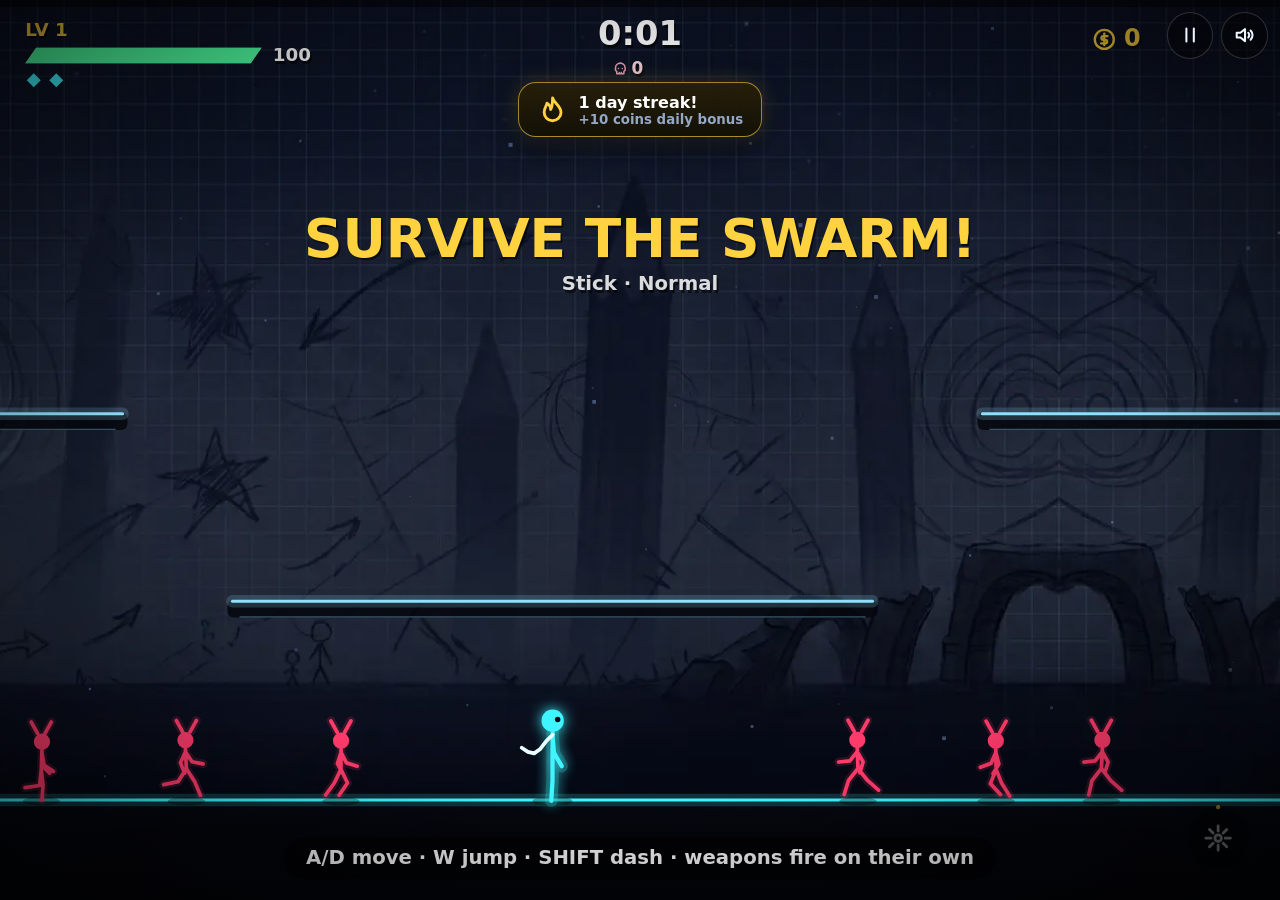
==== games/stick-swarm/index.html @ 0d98d8bd "Games hub: Poki-style dark theme, game tiles, Stick Swarm play page with ad slots Moves the Godot bu" ====
<!DOCTYPE html>
<html lang="en">
<head>
<meta charset="utf-8">
<meta name="viewport" content="width=device-width,initial-scale=1,maximum-scale=1,user-scalable=no,viewport-fit=cover">
<meta name="theme-color" content="#06070d">
<meta name="mobile-web-app-capable" content="yes">
<meta name="apple-mobile-web-app-capable" content="yes">
<meta name="description" content="Stick Swarm - auto-attack survival platformer. Run, jump, dash and evolve your weapons against endless stickman swarms.">
<title>Stick Swarm</title>
<style>
:root{--cy:#3ff5ff;--pk:#ff3b6b;--gd:#ffd23f;--vi:#b07bff;--gr:#5dffa0;--bg:#06070d;--pn:rgba(11,15,30,.95);--ln:rgba(140,200,255,.18);--tx:#eef6ff;--mu:#94a7c6;
--f:ui-rounded,"SF Pro Rounded","Arial Rounded MT Bold","Nunito","Segoe UI Variable Display","Segoe UI",system-ui,-apple-system,Roboto,sans-serif;
--sat:env(safe-area-inset-top,0px);--sar:env(safe-area-inset-right,0px);--sab:env(safe-area-inset-bottom,0px);--sal:env(safe-area-inset-left,0px)}
*{box-sizing:border-box;margin:0;padding:0;-webkit-tap-highlight-color:transparent}
html,body{position:fixed;inset:0;overflow:hidden;background:var(--bg);color:var(--tx);font-family:var(--f);overscroll-behavior:none;touch-action:none;-webkit-user-select:none;user-select:none;-webkit-touch-callout:none;-webkit-text-size-adjust:100%}
#cv{position:absolute;inset:0;width:100%;height:100%;display:block;outline:none;touch-action:none}
#ui{position:absolute;inset:0;pointer-events:none;z-index:2}
#vig,#vigR{position:absolute;inset:0;pointer-events:none;z-index:1;background:radial-gradient(ellipse at center,rgba(0,0,0,0) 55%,rgba(0,0,0,.6) 100%)}
#vigR{background:radial-gradient(ellipse at center,rgba(255,23,68,0) 50%,rgba(255,23,68,.65) 100%);opacity:0}
#safe{position:absolute;visibility:hidden;pointer-events:none;padding:var(--sat) var(--sar) var(--sab) var(--sal)}
.ic{width:1.25em;height:1.25em;fill:none;stroke:currentColor;stroke-width:2.2;stroke-linecap:round;stroke-linejoin:round;flex:none}
.ic.f{fill:currentColor}
/* ---------- screens ---------- */
#scr>*{margin:auto}
.it .pips{justify-content:flex-start;margin-top:.35rem}
#scr{position:absolute;inset:0;display:none;padding:calc(var(--sat) + .8rem) calc(var(--sar) + .8rem) calc(var(--sab) + .8rem) calc(var(--sal) + .8rem);pointer-events:auto;overflow:auto;touch-action:pan-y}
#scr.on{display:flex}
#scr.dim{background:radial-gradient(ellipse at center,rgba(6,9,20,.74),rgba(2,3,9,.92))}
.panel{position:relative;background:linear-gradient(180deg,rgba(18,24,48,.97),rgba(9,12,25,.97));border:1px solid var(--ln);border-radius:1.4rem;padding:1.3rem;box-shadow:0 24px 70px rgba(0,0,0,.6),inset 0 1px 0 rgba(255,255,255,.06);width:min(100%,46rem);max-height:100%;display:flex;flex-direction:column;gap:.9rem;animation:fadeUp .18s ease-out}
.panel.wide{width:min(100%,62rem)}
.panel.narrow{width:min(100%,30rem)}
.ph{display:flex;align-items:center;gap:.7rem}
.ph h2{flex:1;font-size:1.55rem;font-weight:900;letter-spacing:.05em;text-transform:uppercase;display:flex;align-items:center;gap:.6rem}
.ph h2 .ic{color:var(--cy)}
.scroll{overflow:auto;min-height:0;flex:1 1 auto;padding:.2rem .35rem .2rem .1rem;touch-action:pan-y;-webkit-overflow-scrolling:touch;scrollbar-width:thin;scrollbar-color:#2c3a66 transparent}
.sub{color:var(--mu);font-size:.92rem;line-height:1.35}
.row{display:flex;gap:.6rem;align-items:center;flex-wrap:wrap}
.row.c{justify-content:center}
.sp{flex:1}
@keyframes fadeUp{from{opacity:0;transform:translateY(8px)}to{opacity:1;transform:none}}
@keyframes pop{from{opacity:0;transform:scale(.92) translateY(10px)}to{opacity:1;transform:none}}
@keyframes fade{from{opacity:0}to{opacity:1}}
@keyframes cardIn{from{opacity:0;transform:translateY(40px) rotateX(35deg) scale(.9)}to{opacity:1;transform:none}}
@keyframes glow{0%,100%{box-shadow:0 0 18px -4px var(--rc),inset 0 0 0 1px rgba(255,255,255,.05)}50%{box-shadow:0 0 34px 0 var(--rc),inset 0 0 0 1px rgba(255,255,255,.08)}}
@keyframes bob{0%,100%{transform:translateY(0)}50%{transform:translateY(-6px)}}
@keyframes shine{from{transform:translateX(-120%) skewX(-20deg)}to{transform:translateX(320%) skewX(-20deg)}}
@keyframes pulse{0%,100%{transform:scale(1)}50%{transform:scale(1.045)}}
/* ---------- buttons ---------- */
.btn{font:inherit;font-weight:800;font-size:1rem;color:var(--tx);background:linear-gradient(180deg,#26325e,#141b37);border:2px solid rgba(140,200,255,.22);border-radius:.95rem;min-height:2.9rem;padding:.5rem 1.1rem;display:inline-flex;align-items:center;justify-content:center;gap:.55rem;cursor:pointer;letter-spacing:.05em;text-transform:uppercase;transition:transform .12s,border-color .12s,box-shadow .15s,filter .15s;touch-action:manipulation;position:relative;overflow:hidden;white-space:nowrap}
.btn:hover,.btn:focus-visible{border-color:var(--cy);box-shadow:0 0 0 3px rgba(63,245,255,.16),0 8px 24px rgba(63,245,255,.14);transform:translateY(-2px);outline:none}
.btn:active{transform:translateY(1px) scale(.97)}
.btn[disabled]{opacity:.42;pointer-events:none;filter:grayscale(.6)}
.btn.y{background:linear-gradient(180deg,#ffe46b,#ffb300);color:#241700;border-color:#fff1a8;box-shadow:0 5px 0 #a86a00,0 10px 30px rgba(255,180,0,.28)}
.btn.y:hover,.btn.y:focus-visible{box-shadow:0 5px 0 #a86a00,0 0 0 3px rgba(255,220,80,.35),0 12px 34px rgba(255,180,0,.45)}
.btn.y:active{box-shadow:0 2px 0 #a86a00}
.btn.c{background:linear-gradient(180deg,#45ecff,#119fc4);color:#00222b;border-color:#c0fcff}
.btn.v{background:linear-gradient(180deg,#a47bff,#6a3be0);border-color:#d8c6ff}
.btn.g{background:linear-gradient(180deg,#6dffae,#19b765);color:#002814;border-color:#c8ffe0}
.btn.r{border-color:rgba(255,90,120,.55)}
.btn.sm{min-height:2.3rem;font-size:.8rem;padding:.3rem .8rem;border-radius:.75rem}
.btn.ico{width:2.9rem;padding:0}
.btn.big{font-size:2.1rem;min-height:4.4rem;padding:.5rem 3.2rem;border-radius:1.3rem;letter-spacing:.08em}

.btn.on{border-color:var(--cy);background:linear-gradient(180deg,#1d5a72,#123349)}
.kbd{font-size:.68em;opacity:.7;border:1px solid currentColor;border-radius:.35em;padding:0 .35em;margin-left:.2em}
/* ---------- menu ---------- */
.menu{width:100%;min-height:100%;display:grid;grid-template-rows:auto 1fr auto;justify-items:center;align-items:center;gap:.5rem}
.mtop{width:100%;display:flex;justify-content:space-between;align-items:center;gap:.6rem}
.pill{display:inline-flex;align-items:center;gap:.4rem;background:rgba(8,12,26,.75);border:1px solid var(--ln);border-radius:99px;padding:.38rem .9rem;font-weight:800;font-size:.95rem;white-space:nowrap}
.gold{color:var(--gd)}.cyan{color:var(--cy)}.pink{color:var(--pk)}.vio{color:var(--vi)}.grn{color:var(--gr)}.mut{color:var(--mu)}
.mc{display:flex;flex-direction:column;align-items:center;gap:.85rem}
.logo{font-weight:900;font-style:italic;line-height:.82;text-align:center;transform:rotate(-5deg);margin-bottom:.4rem;pointer-events:none}
.logo b{display:block;font-size:clamp(2.6rem,9vh,5rem);color:#fff;text-shadow:.06em .06em 0 #0b0b12,0 0 .4em rgba(63,245,255,.45);letter-spacing:.01em}
.logo i{display:block;font-size:clamp(3.1rem,11vh,6.2rem);font-style:italic;background:linear-gradient(180deg,#fff58a 10%,#ffbf00 55%,#ff7d00);-webkit-background-clip:text;background-clip:text;color:transparent;filter:drop-shadow(.05em .06em 0 #0b0b12) drop-shadow(0 0 .25em rgba(255,170,0,.4));margin-left:.6em}
.chips{display:flex;gap:.45rem;flex-wrap:wrap;justify-content:center}
.chip{font:inherit;font-weight:800;font-size:.8rem;color:var(--tx);background:rgba(10,14,30,.8);border:1px solid var(--ln);border-radius:99px;padding:.42rem .85rem;display:inline-flex;align-items:center;gap:.4rem;cursor:pointer;text-transform:uppercase;letter-spacing:.05em;transition:border-color .12s,transform .12s;touch-action:manipulation}
.chip:hover,.chip:focus-visible{border-color:var(--cy);outline:none;transform:translateY(-1px)}
.chip small{color:var(--mu);font-weight:700}
.mgrid{display:grid;grid-template-columns:repeat(4,minmax(8.5rem,1fr));gap:.55rem;width:min(100%,42rem)}
.mfoot{width:100%;display:flex;justify-content:space-between;align-items:flex-end;gap:.6rem;color:var(--mu);font-size:.75rem}
/* ---------- level-up cards ---------- */
.lvl h1{font-size:1.9rem;font-weight:800;letter-spacing:.14em;text-align:center;color:#fff}
.cards{display:flex;gap:1rem;justify-content:center;perspective:900px}
.card{--rc:#7fa6d9;font:inherit;color:var(--tx);width:15rem;min-height:19rem;border-radius:1.2rem;padding:1.1rem .95rem;background:linear-gradient(180deg,rgba(30,40,74,.98),rgba(12,16,32,.98));border:2px solid var(--rc);display:flex;flex-direction:column;align-items:center;text-align:center;gap:.55rem;cursor:pointer;animation:fadeUp .2s ease-out backwards;box-shadow:inset 0 0 0 1px rgba(255,255,255,.04),0 10px 30px rgba(0,0,0,.35);position:relative;overflow:hidden;transition:transform .12s,border-color .12s;touch-action:manipulation}
.card:hover,.card:focus-visible{transform:translateY(-4px);outline:none;box-shadow:inset 0 0 0 1px rgba(255,255,255,.08),0 0 24px -6px var(--rc)}
.card.rare{--rc:#3ff5ff}.card.epic{--rc:#c47bff}.card.legend{--rc:#ffd23f}
.card .rar{font-size:.7rem;font-weight:900;letter-spacing:.18em;color:var(--rc);text-transform:uppercase}
.card .cic{width:4.6rem;height:4.6rem;border-radius:1.1rem;display:flex;align-items:center;justify-content:center;background:radial-gradient(circle,rgba(255,255,255,.1),rgba(255,255,255,.02));border:1px solid rgba(255,255,255,.12);color:var(--rc);font-size:2.3rem}
.card .cn{font-size:1.25rem;font-weight:900}
.card .cl{font-size:.8rem;font-weight:800;color:var(--gd);letter-spacing:.06em}
.card .cd{font-size:.92rem;color:#c9d6ea;line-height:1.35;flex:1}
.card .ck{position:absolute;top:.55rem;left:.7rem;font-size:.75rem;font-weight:900;color:var(--mu)}
.card .tags{display:flex;gap:.3rem;flex-wrap:wrap;justify-content:center}
.card .tags span{font-size:.62rem;font-weight:800;letter-spacing:.08em;text-transform:uppercase;padding:.15rem .45rem;border-radius:99px;background:rgba(255,255,255,.07);color:var(--mu)}
.card.banish{--rc:#ff3b6b}

.pips{display:flex;gap:3px;justify-content:center}
.pips i{width:.55rem;height:.55rem;border-radius:2px;background:#26304f}
.pips i.on{background:var(--gd)}.pips i.nx{background:#fff}
/* ---------- lists ---------- */
.list{display:grid;gap:.6rem}
.grid2{display:grid;grid-template-columns:repeat(auto-fill,minmax(14rem,1fr));gap:.65rem}
.item{display:flex;gap:.8rem;align-items:center;padding:.75rem .85rem;border-radius:1rem;background:rgba(255,255,255,.035);border:1px solid rgba(255,255,255,.07)}
.item.sel{border-color:var(--cy);background:rgba(63,245,255,.08);box-shadow:0 0 18px -6px var(--cy)}
.item.lock{opacity:.75}
.hcard{flex-direction:column;text-align:center;gap:.55rem;padding:1rem .8rem}
.hcard .it{width:100%}
.hcard .ib.hero{width:min(8rem,100%);height:auto;aspect-ratio:1}
.ib.hero{width:4.6rem;height:4.6rem;padding:0;overflow:hidden;position:relative;border:1px solid rgba(63,245,255,.35)}
.ib.hero img{width:100%;height:100%;display:block}
.ib.hero.dim img{filter:grayscale(.8) brightness(.55)}
.ib.hero .ic{position:absolute;inset:0;margin:auto;color:#fff}
.item .ib{width:3rem;height:3rem;border-radius:.8rem;display:flex;align-items:center;justify-content:center;background:rgba(255,255,255,.06);font-size:1.6rem;flex:none}
.item .it{flex:1;min-width:0}
.item .it b{display:block;font-size:1.02rem}
.item .it span{display:block;font-size:.82rem;color:var(--mu);line-height:1.3}
.tabs{display:flex;gap:.4rem;flex-wrap:wrap}
.stat{display:flex;justify-content:space-between;gap:1rem;padding:.42rem .2rem;border-bottom:1px solid rgba(255,255,255,.06);font-size:.95rem}
.stat b{font-weight:900}
.big3{display:grid;grid-template-columns:repeat(4,1fr);gap:.55rem}
.big3 div{background:rgba(255,255,255,.04);border:1px solid rgba(255,255,255,.07);border-radius:1rem;padding:.65rem .4rem;text-align:center}
.big3 b{display:block;font-size:1.55rem;font-weight:900}
.big3 span{font-size:.7rem;color:var(--mu);letter-spacing:.1em;text-transform:uppercase;font-weight:800}
table{width:100%;border-collapse:collapse;font-size:.9rem}
th{color:var(--mu);font-size:.7rem;letter-spacing:.12em;text-transform:uppercase;text-align:left;padding:.4rem}
td{padding:.5rem .4rem;border-top:1px solid rgba(255,255,255,.06)}
tr.me td{color:var(--gd)}
.set{display:grid;grid-template-columns:1fr auto;gap:.5rem 1rem;align-items:center}
.set label{font-weight:800;font-size:.95rem}
.set .rg{width:min(15rem,42vw);display:flex;align-items:center;gap:.5rem}
.seg{display:inline-flex;border:1px solid var(--ln);border-radius:.8rem;overflow:hidden}
.seg button{font:inherit;font-weight:800;font-size:.78rem;color:var(--mu);background:transparent;border:0;padding:.5rem .7rem;cursor:pointer;text-transform:uppercase;min-height:2.3rem}
.seg button.on{background:var(--cy);color:#002229}
.seg button:focus-visible{outline:2px solid #fff;outline-offset:-2px}
.tg{width:3.3rem;height:1.9rem;border-radius:99px;background:#26304f;border:0;position:relative;cursor:pointer;transition:background .15s}
.tg::after{content:"";position:absolute;top:.2rem;left:.2rem;width:1.5rem;height:1.5rem;border-radius:50%;background:#fff;transition:transform .18s}
.tg[aria-checked=true]{background:var(--cy)}
.tg[aria-checked=true]::after{transform:translateX(1.4rem)}
.tg:focus-visible{outline:2px solid #fff;outline-offset:2px}
input[type=range]{-webkit-appearance:none;appearance:none;width:100%;height:1.9rem;background:transparent;touch-action:none;cursor:pointer}
input[type=range]:focus{outline:none}
input[type=range]::-webkit-slider-runnable-track{height:.45rem;border-radius:9px;background:linear-gradient(90deg,var(--cy) var(--v,50%),#26304f var(--v,50%))}
input[type=range]::-webkit-slider-thumb{-webkit-appearance:none;width:1.35rem;height:1.35rem;border-radius:50%;background:#fff;margin-top:-.45rem;box-shadow:0 0 0 4px rgba(63,245,255,.28)}
input[type=range]:focus-visible::-webkit-slider-thumb{box-shadow:0 0 0 5px rgba(255,255,255,.6)}
input[type=range]::-moz-range-track{height:.45rem;border-radius:9px;background:#26304f}
input[type=range]::-moz-range-progress{height:.45rem;border-radius:9px;background:var(--cy)}
input[type=range]::-moz-range-thumb{width:1.35rem;height:1.35rem;border-radius:50%;background:#fff;border:0}
.ach{display:flex;gap:.7rem;align-items:center;padding:.6rem .7rem;border-radius:.9rem;background:rgba(255,255,255,.03);border:1px solid rgba(255,255,255,.06)}
.ach.done{border-color:rgba(255,210,63,.45);background:rgba(255,210,63,.07)}
.ach .ib{width:2.5rem;height:2.5rem;border-radius:.7rem;display:flex;align-items:center;justify-content:center;background:rgba(255,255,255,.05);color:var(--mu);font-size:1.3rem;flex:none}
.ach.done .ib{color:var(--gd)}
.ach b{font-size:.92rem}.ach span{display:block;font-size:.78rem;color:var(--mu)}
.bar{height:.4rem;border-radius:9px;background:#1e2745;overflow:hidden;margin-top:.3rem}
.bar i{display:block;height:100%;background:var(--cy)}
.res h1{font-size:3rem;font-weight:900;font-style:italic;text-align:center;letter-spacing:.03em}
.res h1.win{background:linear-gradient(180deg,#fff58a,#ffb300);-webkit-background-clip:text;background-clip:text;color:transparent;filter:drop-shadow(0 0 16px rgba(255,190,0,.4))}
.res h1.lose{color:var(--pk);text-shadow:0 0 22px rgba(255,59,107,.45)}
.coinbig{display:flex;align-items:center;justify-content:center;gap:.6rem;font-size:2rem;font-weight:900;color:var(--gd)}
.evo{text-align:center;display:flex;flex-direction:column;align-items:center;gap:.7rem}
.evo .cic{width:6.5rem;height:6.5rem;border-radius:1.6rem;display:flex;align-items:center;justify-content:center;font-size:3.4rem;color:var(--gd);border:2px solid var(--gd);background:radial-gradient(circle,rgba(255,210,63,.25),transparent 70%);box-shadow:0 0 30px -6px #ffd23f;--rc:#ffd23f}
.evo h1{font-size:2.3rem;font-weight:900;font-style:italic;color:var(--gd)}
.ring{width:6rem;height:6rem;border-radius:50%;display:flex;align-items:center;justify-content:center;font-size:2.4rem;font-weight:900;background:conic-gradient(var(--gd) calc(var(--p)*1%),#26304f 0);margin:0 auto;position:relative}
.ring::before{content:"";position:absolute;inset:.45rem;border-radius:50%;background:#0d1226}
.ring span{position:relative}
/* ---------- in-game DOM controls ---------- */
#topbtn{position:absolute;top:calc(var(--sat) + .7rem);right:calc(var(--sar) + .7rem);display:none;gap:.45rem;pointer-events:auto}
#topbtn.on{display:flex}
#topbtn .btn{width:2.6rem;min-height:2.6rem;padding:0;border-radius:50%;background:rgba(0,0,0,.35);border:1px solid rgba(255,255,255,.16);font-size:1rem;box-shadow:none}
#topbtn .btn:hover,#topbtn .btn:focus-visible{transform:none;border-color:rgba(255,255,255,.5);box-shadow:none}
#touch{position:absolute;inset:0;pointer-events:none;display:none}
#touch.on{display:block}
#touch.lefty{transform:scaleX(-1)}
#touch.lefty .tb>*{transform:scaleX(-1)}
#touch.lefty #pad{transform:scaleX(-1)}
#touch.lefty #pad>*{transform:none}
.tb{position:absolute;pointer-events:auto;border-radius:50%;border:1.5px solid rgba(255,255,255,.28);background:rgba(0,0,0,.28);display:flex;flex-direction:column;align-items:center;justify-content:center;color:rgba(255,255,255,.9);font-weight:900;font-size:.72rem;letter-spacing:.06em;touch-action:none;transition:background .08s,border-color .08s,transform .08s}
.tb .ic{font-size:1.9em}
.tb.down{background:rgba(255,255,255,.22);border-color:#fff;transform:scale(.95)}
#pad{left:calc(var(--sal) + .8rem);bottom:calc(var(--sab) + .8rem);width:clamp(160px,15rem,250px);height:clamp(96px,8.5rem,150px);border-radius:0;border:0;flex-direction:row;justify-content:space-between;padding:0;background:transparent}
#pad .ar{width:clamp(66px,6.4rem,104px);height:clamp(66px,6.4rem,104px);border-radius:50%;display:flex;align-items:center;justify-content:center;background:rgba(0,0,0,.28);border:1.5px solid rgba(255,255,255,.28);font-size:2rem;transition:background .08s}
#pad .ar.down{background:rgba(255,255,255,.22);border-color:#fff}
#pad .dn{display:none}
#pad .dn.down{opacity:1;color:var(--cy)}
#bJump{right:calc(var(--sar) + 1rem);bottom:calc(var(--sab) + 1rem);width:clamp(78px,7.4rem,128px);height:clamp(78px,7.4rem,128px)}
#bDash{right:calc(var(--sar) + clamp(92px,9rem,154px));bottom:calc(var(--sab) + .8rem);width:clamp(62px,5.6rem,98px);height:clamp(62px,5.6rem,98px)}
#bUlt{right:calc(var(--sar) + 1.6rem);bottom:calc(var(--sab) + clamp(88px,8.8rem,150px));width:clamp(60px,5.4rem,94px);height:clamp(60px,5.4rem,94px);border:0;background:conic-gradient(var(--gd) calc(var(--p,0)*1%),rgba(255,255,255,.13) 0)}
#bUlt::before{content:"";position:absolute;inset:4px;border-radius:50%;background:rgba(18,26,54,.85)}
#bUlt>*{position:relative}
#bUlt.ready{box-shadow:0 0 18px rgba(255,210,63,.55)}
#bUlt.ready::before{background:rgba(90,66,0,.85)}
#bDash b{position:absolute;top:-.4rem;right:-.2rem;background:var(--cy);color:#002229;border-radius:99px;font-size:.75rem;min-width:1.3rem;height:1.3rem;display:flex;align-items:center;justify-content:center}
#toasts{position:absolute;top:calc(var(--sat) + 4.6rem);left:50%;transform:translateX(-50%);display:flex;flex-direction:column;gap:.4rem;align-items:center;pointer-events:none;z-index:5;width:max-content;max-width:92vw}
.toast{display:flex;align-items:center;gap:.6rem;background:linear-gradient(180deg,rgba(40,32,8,.95),rgba(20,16,4,.95));border:1px solid rgba(255,210,63,.6);color:#fff;border-radius:1rem;padding:.55rem 1rem;font-weight:800;font-size:.9rem;box-shadow:0 10px 30px rgba(0,0,0,.5),0 0 20px rgba(255,210,63,.2);animation:fadeUp .2s ease-out;transition:opacity .4s,transform .4s}
.toast .ic{color:var(--gd);font-size:1.4rem}
.toast small{display:block;color:var(--mu);font-weight:700;font-size:.75rem}
.toast.out{opacity:0;transform:translateY(-10px)}
/* ---------- responsive ---------- */
@media (max-aspect-ratio:1/1){
  .cards{flex-direction:column;align-items:stretch;gap:.6rem}
  .card{width:100%;min-height:0;flex-direction:row;text-align:left;padding:.8rem}
  .card .cic{width:3.4rem;height:3.4rem;font-size:1.7rem;flex:none}
  .card .tags,.card .rar{justify-content:flex-start}
  .card .ck{display:none}
  .card .pips{justify-content:flex-start}
  .mgrid{grid-template-columns:repeat(2,1fr)}
  .big3{grid-template-columns:repeat(2,1fr)}
}
@media (max-height:500px) and (min-aspect-ratio:1/1){
  .card{width:12.5rem;min-height:0;padding:.75rem .7rem;gap:.35rem}
  .card .cic{width:3.2rem;height:3.2rem;font-size:1.7rem}
  .card .tags{display:none}
  .lvl h1{font-size:1.9rem}
  .panel{padding:1rem;gap:.6rem}
  .menu .mgrid{grid-template-columns:repeat(4,minmax(8rem,1fr));width:min(100%,46rem)}
  .btn.big{min-height:3.6rem;font-size:1.7rem}
}
@media (pointer:coarse){
  .btn{min-height:44px}.btn.sm{min-height:42px;padding:.3rem .9rem}.btn.ico{width:44px;min-height:44px}
  .chip{min-height:40px;padding:.42rem .95rem}.seg button{min-height:42px;padding:.5rem .8rem}
  .tg{width:3.6rem;height:2.1rem;min-width:52px;min-height:30px}.tg::after{width:1.7rem;height:1.7rem}.tg[aria-checked=true]::after{transform:translateX(1.5rem)}
}
@media (prefers-reduced-motion:reduce){*{animation-duration:.01s!important;animation-iteration-count:1!important;transition:none!important}}
</style>
</head>
<body>
<canvas id="cv" tabindex="0" aria-label="Stick Swarm game"></canvas>
<div id="vig"></div><div id="vigR"></div><div id="safe"></div>
<div id="ui">
  <div id="topbtn"></div>
  <div id="touch">
    <div class="tb" id="pad"><div class="ar" id="pL"></div><div class="ar" id="pR"></div><div class="dn" id="pD"></div></div>
    <div class="tb" id="bDash"></div>
    <div class="tb" id="bJump"></div>
    <div class="tb" id="bUlt"></div>
  </div>
  <div id="scr" role="dialog" aria-modal="true"></div>
  <div id="toasts" aria-live="polite"></div>
</div>
<script>
(() => {
'use strict';

/* =====================================================================
   CONFIG — every balance number in one place
   ===================================================================== */
const CONFIG = {
  // CrazyGames leaderboard: paste the 32-byte base64 Encryption Key from Developer Portal > your game > Leaderboards.
  // Leave empty to skip score submission (leaderboards are invite-only on CrazyGames).
  crazygames: { leaderboardKey: '' },
  view: { h: 720, minW: 640 },                // logical height; narrow screens still see minW units across
  arena: { w: 3840, ground: 640 },
  platforms: [
    { x: 240, y: 470, w: 660 }, { x: 1060, y: 330, w: 520 }, { x: 1660, y: 480, w: 520 },
    { x: 2260, y: 330, w: 520 }, { x: 2940, y: 470, w: 660 }
  ],
  gravity: 2300,
  player: {
    hp: 100, speed: 330, accel: 3600, airAccel: 2600, friction: 3400, fall: 1150, jumpV: 980, jumpCut: 0.45,
    coyote: 0.1, buffer: 0.13, w: 22, h: 54, drawH: 70, dashSpeed: 960, dashTime: 0.15, dashIframes: 0.26,
    dashCharges: 2, dashRecharge: 1.6, iframes: 0.85, magnet: 120, pickup: 34, crit: 0.05, critMult: 2,
    maxWeapons: 6, maxPassives: 6, banishes: 2, rerolls: 1, airJumps: 1
  },
  xp: { base: 3, lin: 6, quad: 0.62, quickMult: 1.7 },       // need(L) = base + lin*(L-1) + quad*(L-1)^2
  combo: {
    window: 3, buffTime: 8,
    tiers: [
      { n: 10, name: 'RAMPAGE', dmg: 0.15, xp: 0, spd: 0 },
      { n: 25, name: 'UNSTOPPABLE', dmg: 0.2, xp: 0.25, spd: 0.1 },
      { n: 50, name: 'GODLIKE', dmg: 0.3, xp: 0.4, spd: 0.15 }
    ]
  },
  ult: { max: 100, perKill: 0.8, perElite: 6, perHurt: 0.8, weakHp: 160, dmgPct: 0.35, flat: 150, bossPct: 0.08, slow: 0.25, slowTime: 0.7 },
  run: { full: 720, quick: 360, bossTimes: [180, 360, 540, 720], endlessEvery: 180, quickBossHp: 0.6, rushFirst: 25, rushEvery: 75, rushBossHp: 0.5, shrineEvery: 70 },
  director: {
    baseRate: 1.6, ratePerMin: 1.8, calmPeriod: 50, calmDepth: 0.45, firstMinute: 0.8,
    eventEvery: 48, firstEvent: 70, cap: 300, bossMult: 0.3, hpPerMin: 0.42, dmgPerMin: 0.07,
    eliteChance: 0.012, eliteAfter: 60, eliteHp: 9, catchUp: 1.7
  },
  difficulty: {
    normal:    { name: 'Normal',    hp: 1,    dmg: 1,    spawn: 1,    reward: 1,   boss: 1 },
    hard:      { name: 'Hard',      hp: 1.55, dmg: 1.35, spawn: 1.25, reward: 1.6, boss: 1.4 },
    nightmare: { name: 'Nightmare', hp: 2.3,  dmg: 1.75, spawn: 1.5,  reward: 2.5, boss: 2 }
  },
  // enemy archetypes (hp/dmg scale with time and difficulty)
  enemies: {
    walker:   { hp: 12, spd: 78,  dmg: 6,  xp: 1, r: 15, h: 50, ai: 'walk',    col: 0, unlock: 0,   w: 10, cost: 1 },
    runner:   { hp: 8,  spd: 175, dmg: 5,  xp: 1, r: 13, h: 44, ai: 'walk',    col: 1, unlock: 30,  w: 6,  cost: 1.3 },
    flyer:    { hp: 10, spd: 125, dmg: 7,  xp: 2, r: 14, h: 40, ai: 'fly',     col: 2, unlock: 45,  w: 5,  cost: 1.6 },
    tank:     { hp: 75, spd: 46,  dmg: 16, xp: 5, r: 24, h: 72, ai: 'walk',    col: 3, unlock: 90,  w: 2,  cost: 5, heavy: 0.25 },
    shooter:  { hp: 16, spd: 90,  dmg: 10, xp: 2, r: 15, h: 50, ai: 'shoot',   col: 4, unlock: 110, w: 3,  cost: 2.2 },
    exploder: { hp: 14, spd: 145, dmg: 22, xp: 2, r: 15, h: 46, ai: 'explode', col: 4, unlock: 130, w: 3,  cost: 2 },
    charger:  { hp: 30, spd: 80,  dmg: 14, xp: 3, r: 17, h: 56, ai: 'charge',  col: 3, unlock: 160, w: 2.5, cost: 2.8 },
    splitter: { hp: 32, spd: 66,  dmg: 10, xp: 2, r: 19, h: 58, ai: 'walk',    col: 5, unlock: 200, w: 2.5, cost: 2.6, split: true },
    shielded: { hp: 36, spd: 62,  dmg: 12, xp: 3, r: 18, h: 56, ai: 'walk',    col: 0, unlock: 240, w: 2,  cost: 3, shield: true },
    ghost:    { hp: 22, spd: 80,  dmg: 9,  xp: 2, r: 16, h: 44, ai: 'ghost',   col: 8, unlock: 100, w: 3,  cost: 2 },
    bat:      { hp: 6,  spd: 215, dmg: 5,  xp: 1, r: 10, h: 24, ai: 'bat',     col: 2, unlock: 70,  w: 3,  cost: 2 },
    leaper:   { hp: 26, spd: 60,  dmg: 12, xp: 3, r: 15, h: 46, ai: 'leap',    col: 1, unlock: 150, w: 2,  cost: 2.4 },
    bomber:   { hp: 22, spd: 70,  dmg: 14, xp: 3, r: 15, h: 50, ai: 'bomber',  col: 4, unlock: 240, w: 2,  cost: 2.8 },
    summoner: { hp: 48, spd: 52,  dmg: 8,  xp: 5, r: 18, h: 62, ai: 'summon',  col: 6, unlock: 300, w: 1,  cost: 5 },
    mini:     { hp: 8,  spd: 115, dmg: 6,  xp: 1, r: 11, h: 34, ai: 'walk',    col: 5, unlock: -1 },
    doodle:   { hp: 14, spd: 105, dmg: 8,  xp: 1, r: 13, h: 40, ai: 'walk',    col: 7, unlock: -1 },
    blob:     { hp: 40, spd: 95,  dmg: 10, xp: 2, r: 17, h: 34, ai: 'hop',     col: 6, unlock: -1 }
  },
  enemyColors: ['#ff3b6b', '#ff6a3d', '#ff4fd1', '#e0204a', '#ff8a2a', '#f0508e', '#c040ff', '#ff79a8', '#ffc2e6'],
  enemyColorsCB: ['#ff8a00', '#ffa640', '#d47ec0', '#d55e00', '#ff9e2c', '#e58c3a', '#cc79a7', '#ffb070', '#f0d0a0'],
  weapons: {
    spin:  { dmg: [9, 11, 13, 15, 18, 21, 24, 28], n: [1, 2, 2, 3, 3, 4, 4, 5], r: [72, 72, 80, 80, 88, 88, 96, 104], spd: [3.2, 3.3, 3.5, 3.6, 3.8, 4, 4.2, 4.6], hitCd: 0.4, kb: 160 },
    arc:   { dmg: [22, 26, 30, 34, 40, 46, 52, 60], cd: [1.25, 1.2, 1.15, 1.1, 1.05, 1, 0.95, 0.85], r: [115, 120, 128, 134, 142, 150, 160, 172], bothAt: 4, bleedAt: 6, kb: 380 },
    throw: { dmg: [12, 14, 16, 18, 20, 23, 26, 30], cd: [0.95, 0.9, 0.85, 0.8, 0.75, 0.7, 0.65, 0.6], n: [1, 1, 2, 2, 3, 3, 4, 5], pierce: [1, 1, 1, 2, 2, 2, 3, 3], spd: 800 },
    boom:  { dmg: [16, 19, 22, 25, 29, 33, 38, 44], cd: [1.9, 1.85, 1.8, 1.7, 1.6, 1.5, 1.4, 1.3], n: [1, 1, 1, 2, 2, 2, 3, 3], range: [340, 360, 380, 400, 420, 440, 460, 480], spd: 760, hitCd: 0.35 },
    chain: { dmg: [18, 21, 24, 28, 32, 36, 41, 47], cd: [1.6, 1.55, 1.5, 1.4, 1.3, 1.2, 1.1, 1.0], jumps: [2, 3, 3, 4, 5, 5, 6, 7], range: 520, hop: 200, shock: 0.35 },
    slam:  { dmg: [26, 30, 34, 40, 46, 52, 60, 70], cd: [2.8, 2.7, 2.6, 2.5, 2.4, 2.3, 2.2, 2.0], dist: [360, 390, 420, 450, 480, 520, 560, 620], spd: 640, freezeAt: 7 },
    ink:   { dmg: [20, 23, 26, 30, 34, 38, 43, 50], cd: [2.4, 2.3, 2.2, 2.1, 2.0, 1.9, 1.8, 1.7], n: [1, 1, 1, 2, 2, 2, 3, 3], pool: [2.2, 2.4, 2.6, 2.8, 3, 3.2, 3.4, 3.8], dps: [10, 12, 14, 16, 18, 21, 24, 28], r: [62, 64, 68, 72, 76, 80, 86, 94] },
    drone: { dmg: [8, 9, 10, 11, 13, 15, 17, 20], n: [1, 1, 2, 2, 2, 3, 3, 4], cd: [0.9, 0.85, 0.8, 0.78, 0.75, 0.7, 0.65, 0.6], spd: 840, burnAt: 5 }
  },
  passiveMax: 5,
  drops: { heart: 0.010, magnet: 0.0035, bomb: 0.003, coin: 0.06, survival: 0.006, gemMerge: 420 },
  bosses: { scribbler: 3200, ruler: 6500, blot: 11000, eraser: 24000, endlessGrowth: 1.6 },
  shop: [
    { id: 'hp', name: 'Vitality', desc: '+10 max HP', icon: 'heart', cost: [100, 200, 350, 550, 800] },
    { id: 'dmg', name: 'Sharpness', desc: '+5% damage', icon: 'might', cost: [150, 300, 500, 750, 1100] },
    { id: 'spd', name: 'Swiftness', desc: '+4% move speed', icon: 'haste', cost: [120, 260, 450] },
    { id: 'xp', name: 'Insight', desc: '+5% XP gain', icon: 'growth', cost: [150, 300, 500, 800] },
    { id: 'mag', name: 'Attraction', desc: '+15% pickup range', icon: 'magnet', cost: [100, 220, 400] },
    { id: 'coin', name: 'Fortune', desc: '+10% coins earned', icon: 'coin', cost: [100, 220, 380, 600, 900] },
    { id: 'reroll', name: 'Reroll Ink', desc: '+1 reroll per run', icon: 'refresh', cost: [200, 400, 700] },
    { id: 'revive', name: 'Second Draft', desc: 'Revive once per run', icon: 'regen', cost: [1200] }
  ],
  chars: [
    { id: 'stick', name: 'Stick', desc: 'Balanced fighter with a sweeping blade.', weapon: 'arc', cost: 0, hp: 100, spd: 1, armor: 0, cdm: 1, dashes: 2 },
    { id: 'dash', name: 'Dash', desc: 'Very fast, fragile. 3 dash charges.', weapon: 'throw', cost: 400, hp: 75, spd: 1.18, armor: 0, cdm: 1, dashes: 3 },
    { id: 'tank', name: 'Tank', desc: 'Heavy armor and big health. Slow.', weapon: 'slam', cost: 600, hp: 150, spd: 0.88, armor: 3, cdm: 1, dashes: 2 },
    { id: 'mage', name: 'Mage', desc: '15% faster cooldowns. Low health.', weapon: 'chain', cost: 700, hp: 85, spd: 1, armor: 0, cdm: 0.85, dashes: 2 },
    { id: 'doodle', name: 'Doodle', desc: 'Starts with a loyal drone and 1 armor.', weapon: 'drone', cost: 900, hp: 95, spd: 1.02, armor: 1, cdm: 1, dashes: 2 }
  ],
  skins: [
    { id: 'cyan', name: 'Neon Ink', col: '#3ff5ff', acc: '#e8ffff', cost: 0 },
    { id: 'mint', name: 'Mint Fresh', col: '#5dffa0', acc: '#eaffef', cost: 150 },
    { id: 'violet', name: 'Ultraviolet', col: '#b98cff', acc: '#f1e8ff', cost: 250 },
    { id: 'white', name: 'Paper White', col: '#f4f8ff', acc: '#3ff5ff', cost: 400 },
    { id: 'sky', name: 'Sky Pen', col: '#5aa9ff', acc: '#d4ecff', cost: 500 },
    { id: 'prism', name: 'Prism', col: 'prism', acc: '#ffffff', cost: 1000 }
  ],
  trails: [
    { id: 'ghost', name: 'Ghost', cost: 0 }, { id: 'spark', name: 'Sparks', cost: 200 },
    { id: 'ink', name: 'Ink Drip', cost: 300 }, { id: 'rainbow', name: 'Rainbow', cost: 800 }
  ]
};

/* =====================================================================
   UTILS
   ===================================================================== */
const TAU = Math.PI * 2;
const clamp = (v, a, b) => v < a ? a : v > b ? b : v;
const lerp = (a, b, t) => a + (b - a) * t;
const approach = (v, t, d) => v < t ? Math.min(v + d, t) : Math.max(v - d, t);
function mulberry32(a) { return function () { a |= 0; a = a + 0x6D2B79F5 | 0; let t = Math.imul(a ^ a >>> 15, 1 | a); t = t + Math.imul(t ^ t >>> 7, 61 | t) ^ t; return ((t ^ t >>> 14) >>> 0) / 4294967296; }; }
let rng = Math.random;                         // gameplay RNG (seeded for daily runs)
const R = (a, b) => b === undefined ? rng() * a : a + rng() * (b - a);
const RI = (a, b) => Math.floor(R(a, b + 1));
const pick = a => a[Math.floor(rng() * a.length)];
const FR = (a, b) => a + Math.random() * (b - a); // visual-only randomness
const fmtTime = s => { s = Math.max(0, Math.floor(s)); return Math.floor(s / 60) + ':' + String(s % 60).padStart(2, '0'); };
const fmtNum = n => n >= 1e6 ? (n / 1e6).toFixed(1) + 'M' : n >= 1e4 ? (n / 1e3).toFixed(1) + 'k' : String(Math.floor(n));
const dayKey = (d = new Date()) => d.getFullYear() * 10000 + (d.getMonth() + 1) * 100 + d.getDate();
const esc = s => String(s).replace(/[&<>"]/g, c => ({ '&': '&amp;', '<': '&lt;', '>': '&gt;', '"': '&quot;' }[c]));

// Object pool: dead objects are recycled, live ones kept densely in .list (no allocation while playing)
class Pool {
  constructor(make, n) { this.free = []; this.list = []; for (let i = 0; i < n; i++) this.free.push(make()); }
  spawn() { const o = this.free.pop(); if (!o) return null; o.dead = false; this.list.push(o); return o; }
  sweep() { const l = this.list; let j = 0; for (let i = 0; i < l.length; i++) { const o = l[i]; if (o.dead) this.free.push(o); else l[j++] = o; } l.length = j; }
  clear() { for (const o of this.list) { o.dead = true; this.free.push(o); } this.list.length = 0; }
}

// Icon set (24x24 stroke paths) shared by DOM (inline SVG) and canvas (Path2D) — no emoji, no fonts
const ICONS = {
  play: 'M7 4.5l12 7.5-12 7.5z', pause: 'M8 5v14M16 5v14', gear: 'M12 8.5a3.5 3.5 0 1 0 0 7a3.5 3.5 0 1 0 0-7zM12 2.5v3M12 18.5v3M2.5 12h3M18.5 12h3M5.3 5.3l2.1 2.1M16.6 16.6l2.1 2.1M5.3 18.7l2.1-2.1M16.6 7.4l2.1-2.1',
  cal: 'M4 6h16v14H4zM4 10.5h16M8.5 3v4.5M15.5 3v4.5M8 14h2M14 14h2M8 17h2', bag: 'M5 8h14l-1.2 12H6.2zM9 8V6.5a3 3 0 0 1 6 0V8', man: 'M12 3a2.6 2.6 0 1 0 0 5.2a2.6 2.6 0 1 0 0-5.2zM12 8.2v7M12 15.2l-4 5.8M12 15.2l4 5.8M6 11.5h12',
  trophy: 'M8 4h8v5a4 4 0 0 1-8 0zM8 5.5H5a3 3 0 0 0 3.2 4.3M16 5.5h3a3 3 0 0 1-3.2 4.3M12 13v4M8 20.5h8M9.5 17.5h5', medal: 'M8 3l4 6 4-6M12 9.5a5 5 0 1 0 0 10a5 5 0 1 0 0-10zM12 12.5v4',
  sound: 'M4 9.5h4l5-4v13l-5-4H4zM16.5 9.5a3.5 3.5 0 0 1 0 5M19 7a7 7 0 0 1 0 10', mute: 'M4 9.5h4l5-4v13l-5-4H4zM16.5 9.5l5 5M21.5 9.5l-5 5',
  coin: 'M12 3a9 9 0 1 0 0 18a9 9 0 1 0 0-18zM12 6.5v11M15 9h-4a1.7 1.7 0 0 0 0 3.4h2a1.7 1.7 0 0 1 0 3.4H9', heart: 'M12 20s-7.5-4.6-7.5-10.2A4.2 4.2 0 0 1 12 7.4a4.2 4.2 0 0 1 7.5 2.4C19.5 15.4 12 20 12 20z',
  skull: 'M12 3a7.5 7.5 0 0 0-7.5 7.5v3.5l2 2v3.5h11V16l2-2v-3.5A7.5 7.5 0 0 0 12 3zM9 11.5h.01M15 11.5h.01M10.5 19.5v-2M13.5 19.5v-2', clock: 'M12 3a9 9 0 1 0 0 18a9 9 0 1 0 0-18zM12 7v5l3.5 2.2',
  star: 'M12 3l2.7 5.6 6.1.9-4.4 4.3 1 6.1L12 17l-5.4 2.9 1-6.1-4.4-4.3 6.1-.9z', lock: 'M6 11h12v9.5H6zM8.5 11V8a3.5 3.5 0 0 1 7 0v3', refresh: 'M19.5 10A7.5 7.5 0 0 0 6 6.5L4 8.5M4 4v4.5h4.5M4.5 14A7.5 7.5 0 0 0 18 17.5l2-2M20 20v-4.5h-4.5',
  ban: 'M12 3a9 9 0 1 0 0 18a9 9 0 1 0 0-18zM5.7 5.7l12.6 12.6', skip: 'M5 5l8 7-8 7zM16.5 5v14', home: 'M3.5 11.5L12 4l8.5 7.5M6 10v10h12V10', back: 'M15 5l-7 7 7 7', x: 'M6 6l12 12M18 6L6 18', check: 'M5 12.5l4.5 4.5L19 7',
  fire: 'M12 3c1 4 6.5 6 6.5 11.2A6.5 6.5 0 0 1 5.5 14c0-3 1.8-4.3 2.2-7 1.8 1.2 2.8 3 2.8 5 1.2-2 1.5-5.5 1.5-9z', bolt: 'M13.5 2.5L4.5 14h7l-1 7.5 9-11.5h-7z',
  arc: 'M4 17A13 13 0 0 1 17 4M7.5 20A13 13 0 0 1 20 7.5M3 21l4-4', spin: 'M12 9a3 3 0 1 0 0 6a3 3 0 1 0 0-6zM12 2.5v4M12 17.5v4M2.5 12h4M17.5 12h4M5.3 5.3l1.8 1.8M16.9 16.9l1.8 1.8',
  throw: 'M4 20L18.5 5.5M12.5 4.5h7v7M4 15l5 5', boom: 'M4.5 18.5L10 5.5l2 .5-4 10.5 11 1.5-.5 2z', slam: 'M12 3v10M8 9.5l4 4 4-4M3 19.5h18M6.5 16.5l-2.5 3M17.5 16.5l2.5 3',
  bomb: 'M10.5 8.5a6 6 0 1 0 0 12a6 6 0 1 0 0-12zM14.5 9.5l3-3M19 3.5v2M21 5.5h-2M17.5 3.8l1 1', drone: 'M8 10h8v5H8zM12 10V7.5M3.5 7h5M15.5 7h5M10 18l-1 2M14 18l1 2M11 12.5h2',
  might: 'M5.5 18.5L17 7M14 4.5h5.5V10M5 13.5l5.5 5.5M4 20l2-2', haste: 'M4 6l6 6-6 6M12 6l6 6-6 6', area: 'M12 3a9 9 0 1 0 0 18a9 9 0 1 0 0-18zM12 8.5a3.5 3.5 0 1 0 0 7a3.5 3.5 0 1 0 0-7z',
  hourglass: 'M6.5 3h11M6.5 21h11M7.5 3c0 5.5 9 6 9 9s-9 3.5-9 9M16.5 3c0 5.5-9 6-9 9s9 3.5 9 9', magnet: 'M6 4h4v8a2 2 0 0 0 4 0V4h4v8a6 6 0 0 1-12 0zM6 8h4M14 8h4',
  shield: 'M12 3l8 3v6c0 5-3.6 8-8 9.5C7.6 20 4 17 4 12V6z', regen: 'M12 20s-7.5-4.6-7.5-10.2A4.2 4.2 0 0 1 12 7.4a4.2 4.2 0 0 1 7.5 2.4C19.5 15.4 12 20 12 20zM12 10v5.5M9.2 12.7h5.6',
  dice: 'M5 5h14v14H5zM9 9h.01M15 15h.01M12 12h.01M15 9h.01M9 15h.01', growth: 'M12 21V11M12 11c0-4 3-6.5 7.5-6.5 0 4-3 6.5-7.5 6.5zM12 15c0-3-2.2-5-6.5-5 0 3 2.2 5 6.5 5z',
  chest: 'M4 10.5h16V20H4zM4 10.5a8 5.5 0 0 1 16 0M10.5 13.5h3v3h-3z', ult: 'M12 2.5v4M12 17.5v4M2.5 12h4M17.5 12h4M5.3 5.3l2.8 2.8M15.9 15.9l2.8 2.8M5.3 18.7l2.8-2.8M15.9 8.1l2.8-2.8M12 9.5a2.5 2.5 0 1 0 0 5a2.5 2.5 0 1 0 0-5z',
  dash: 'M3 12h9M5.5 8h7M5.5 16h7M14 6l6 6-6 6', up: 'M12 20V5M6 11l6-6 6 6', down: 'M12 4v15M6 13l6 6 6-6', left: 'M15 5l-7 7 7 7', right: 'M9 5l7 7-7 7',
  brush: 'M4 20c2.5 0 4.5-1.2 4.5-3.5a2.2 2.2 0 0 0-2.2-2.2C4 14.3 4 17.5 4 20zM9.5 13.5L19 4l1 1-9.5 9.5', crown: 'M3.5 18.5h17M4.5 8l4 4 3.5-6.5 3.5 6.5 4-4-1.8 10.5H6.3z',
  video: 'M3 6.5h12.5v11H3zM15.5 10.5l5.5-3v9l-5.5-3z', list: 'M8 6h12M8 12h12M8 18h12M4 6h.01M4 12h.01M4 18h.01', target: 'M12 3a9 9 0 1 0 0 18a9 9 0 1 0 0-18zM12 7.5a4.5 4.5 0 1 0 0 9a4.5 4.5 0 1 0 0-9zM12 11.5h.01'
};
const ic = (n, cls = '') => `<svg class="ic ${cls}" viewBox="0 0 24 24" aria-hidden="true"><path d="${ICONS[n] || ICONS.star}"/></svg>`;
const path2d = {};
const iconPath = n => path2d[n] || (path2d[n] = new Path2D(ICONS[n] || ICONS.star));
// draw an icon on canvas centred at x,y with size s
function drawIcon(ctx, n, x, y, s, col, lw = 2.2, fill = false) {
  ctx.save(); ctx.translate(x - s / 2, y - s / 2); ctx.scale(s / 24, s / 24);
  ctx.lineWidth = lw; ctx.lineCap = 'round'; ctx.lineJoin = 'round';
  if (fill) { ctx.fillStyle = col; ctx.fill(iconPath(n)); } else { ctx.strokeStyle = col; ctx.stroke(iconPath(n)); }
  ctx.restore();
}

/* =====================================================================
   PLATFORM SERVICE — portal wrapper (CrazyGames SDK v3, Poki, or none)
   All portal calls go through here so game code never touches an SDK.
   ===================================================================== */
const CG_SDK_URL = 'https://sdk.crazygames.com/crazygames-sdk-v3.js';
const Platform = {
  kind: 'none', sdk: null, adPlaying: false, playing: false, lastAd: 0, user: null, adFailed: false, siteMute: false,
  // CrazyGames leaderboard: score is AES-GCM encrypted with the portal key (12-byte IV prepended, base64), then submitted
  async submitScore(score) {
    const key = CONFIG.crazygames.leaderboardKey;
    if (this.kind !== 'crazygames' || !key || !this.sdk.user || !this.sdk.user.submitScore || !window.crypto || !crypto.subtle) return;
    try {
      const raw = Uint8Array.from(atob(key), ch => ch.charCodeAt(0));
      const k = await crypto.subtle.importKey('raw', raw, { name: 'AES-GCM' }, false, ['encrypt']);
      const iv = crypto.getRandomValues(new Uint8Array(12));
      const enc = new Uint8Array(await crypto.subtle.encrypt({ name: 'AES-GCM', iv }, k, new TextEncoder().encode(score.toString())));
      const all = new Uint8Array(iv.length + enc.length); all.set(iv); all.set(enc, iv.length);
      let bin = ''; for (let i = 0; i < all.length; i++) bin += String.fromCharCode(all[i]);
      await this.sdk.user.submitScore({ encryptedScore: btoa(bin), score });
    } catch (e) { /* leaderboard unavailable: the run still counts locally */ }
  },
  loadScript(src) {
    return new Promise(res => {
      const s = document.createElement('script'); let done = false;
      const fin = ok => { if (!done) { done = true; res(ok); } };
      s.src = src; s.async = true; s.onload = () => fin(true); s.onerror = () => fin(false);
      setTimeout(() => fin(false), 6000); document.head.appendChild(s);
    });
  },
  async init() {
    try {
      // The SDK is only fetched when the game is served by CrazyGames, so the file still runs fully offline.
      const where = location.hostname + ' ' + document.referrer;
      if (!window.CrazyGames && /^https?:$/.test(location.protocol) && /crazygames/i.test(where)) await this.loadScript(CG_SDK_URL);
      const cg = window.CrazyGames && window.CrazyGames.SDK;
      if (cg) {
        await cg.init(); this.sdk = cg; this.kind = 'crazygames';
        try { if (cg.user && cg.user.isUserAccountAvailable) this.user = await cg.user.getUser(); } catch (e) { this.user = null; }
        // CrazyGames site-level mute: always wins over the in-game sound toggle
        try {
          this.siteMute = !!(cg.game.settings && cg.game.settings.muteAudio);
          cg.game.addSettingsChangeListener(s => { this.siteMute = !!(s && s.muteAudio); Sound.applyVolumes(); });
        } catch (e) { this.siteMute = false; }
      }
      else if (window.PokiSDK) { await window.PokiSDK.init(); this.sdk = window.PokiSDK; this.kind = 'poki'; }
    } catch (e) { this.sdk = null; this.kind = 'none'; }
  },
  call(fn) { if (!this.sdk) return; try { fn(this.sdk); } catch (e) { /* SDK unavailable: ignore */ } },
  loadingStart() { if (this.kind === 'crazygames') this.call(s => s.game.loadingStart()); },
  loadingStop() {
    if (this.kind === 'crazygames') this.call(s => s.game.loadingStop());
    else if (this.kind === 'poki') this.call(s => s.gameLoadingFinished());
  },
  gameplayStart() {
    if (this.playing) return; this.playing = true;
    if (this.kind === 'crazygames') this.call(s => s.game.gameplayStart()); else if (this.kind === 'poki') this.call(s => s.gameplayStart());
  },
  gameplayStop() {
    if (!this.playing) return; this.playing = false;
    if (this.kind === 'crazygames') this.call(s => s.game.gameplayStop()); else if (this.kind === 'poki') this.call(s => s.gameplayStop());
  },
  happyTime() { if (this.kind === 'crazygames') this.call(s => s.game.happytime()); else if (this.kind === 'poki') this.call(s => s.happyTime && s.happyTime(1)); },
  adStart() { this.adPlaying = true; Sound.applyVolumes(); },
  adEnd() { this.adPlaying = false; this.lastAd = performance.now(); Sound.applyVolumes(); },
  // midgame ad at natural breaks; resolves when the game may continue
  commercialBreak() {
    return new Promise(res => {
      if (this.kind === 'none') return res();
      this.gameplayStop();
      let started = false, fin = false;
      const done = () => { if (fin) return; fin = true; this.adEnd(); res(); };
      const start = () => { started = true; this.adStart(); };
      setTimeout(() => { if (!started) done(); }, 8000);
      if (this.kind === 'crazygames') { try { this.sdk.ad.requestAd('midgame', { adStarted: start, adFinished: done, adError: done }); } catch (e) { done(); } }
      else { try { this.sdk.commercialBreak(start).then(done, done); } catch (e) { done(); } }
    });
  },
  // rewarded ad; resolves true when the reward should be granted
  rewardedBreak() {
    return new Promise(res => {
      if (this.kind === 'none') return res(true); // offline build: grant directly
      this.gameplayStop();
      let fin = false;
      const done = ok => { if (fin) return; fin = true; if (!ok) this.adFailed = true; this.adEnd(); res(ok); };
      const start = () => this.adStart();
      if (this.kind === 'crazygames') { try { this.sdk.ad.requestAd('rewarded', { adStarted: start, adFinished: () => done(true), adError: () => done(false) }); } catch (e) { done(false); } }
      else { try { this.sdk.rewardedBreak(start).then(ok => done(!!ok), () => done(false)); } catch (e) { done(false); } }
    });
  },
  storage() {
    if (this.kind === 'crazygames' && this.sdk.data && this.sdk.environment !== 'disabled') return this.sdk.data; // cloud save for CrazyGames accounts
    try { const ls = window.localStorage; ls.setItem('__ss', '1'); ls.removeItem('__ss'); return ls; } catch (e) { return null; }
  }
};

/* =====================================================================
   SAVE — persistent data (survives missing storage)
   ===================================================================== */
const Save = {
  key: 'stickswarm.save.v1', data: null, store: null,
  defaults() {
    return {
      coins: 0, earned: 0, shop: {}, chars: { stick: true }, char: 'stick', skins: { cyan: true }, skin: 'cyan',
      trails: { ghost: true }, trail: 'ghost', ach: {}, diff: 'normal', mode: 'full', lb: [], daily: {}, streak: { day: 0, n: 0 },
      stats: { kills: 0, runs: 0, elites: 0, ults: 0, dashes: 0, bosses: 0, wins: 0, evos: 0, dailies: 0, best: 0, bestTime: 0 },
      wins: { normal: 0, hard: 0, nightmare: 0, quick: 0 }, seenHelp: false, quests: { day: 0, list: [] }, acct: { lvl: 1, xp: 0 }, freeAt: 0,
      settings: { music: 0.6, sfx: 0.8, shake: 1, flash: false, cb: false, nums: true, quality: 'auto', lefty: false, muted: false, touch: 'auto' }
    };
  },
  load() {
    this.store = Platform.storage();
    const d = this.defaults(); let s = null;
    try { const raw = this.store && this.store.getItem(this.key); if (raw) s = JSON.parse(raw); } catch (e) { s = null; }
    if (s && typeof s === 'object') {
      for (const k in d) {
        if (!(k in s) || s[k] === null) continue;
        if (Array.isArray(d[k])) { if (Array.isArray(s[k])) d[k] = s[k]; }
        else if (typeof d[k] === 'object') { if (typeof s[k] === 'object') Object.assign(d[k], s[k]); }
        else if (typeof d[k] === typeof s[k]) d[k] = s[k];
      }
    }
    d.coins = Math.max(0, Math.floor(Number(d.coins) || 0));
    this.data = d;
  },
  save() { try { if (this.store) this.store.setItem(this.key, JSON.stringify(this.data)); } catch (e) { /* storage full or blocked */ } },
  shop(id) { return this.data.shop[id] | 0; }
};

/* =====================================================================
   AUDIO — generated SFX + layered chiptune (Web Audio API only)
   ===================================================================== */
const Sound = {
  ctx: null, master: null, sfx: null, music: null, nbuf: null, voices: 0, gates: {},
  unlock() {
    if (this.ctx) { if (this.ctx.state === 'suspended' && !Platform.adPlaying && !document.hidden) this.ctx.resume().catch(() => {}); return; }
    const AC = window.AudioContext || window.webkitAudioContext; if (!AC) return;
    try { this.ctx = new AC(); } catch (e) { this.ctx = null; return; }
    const c = this.ctx;
    const comp = c.createDynamicsCompressor(); comp.threshold.value = -14; comp.ratio.value = 6; comp.connect(c.destination);
    this.master = c.createGain(); this.master.connect(comp);
    this.sfx = c.createGain(); this.sfx.connect(this.master);
    this.music = c.createGain(); this.music.connect(this.master);
    this.nbuf = c.createBuffer(1, c.sampleRate, c.sampleRate);
    const ch = this.nbuf.getChannelData(0); for (let i = 0; i < ch.length; i++) ch[i] = Math.random() * 2 - 1;
    this.applyVolumes(); Music.start();
    if (c.state === 'suspended') c.resume().catch(() => {});
  },
  applyVolumes() {
    if (!this.ctx) return;
    const s = Save.data.settings, t = this.ctx.currentTime;
    this.master.gain.setTargetAtTime((s.muted || Platform.adPlaying || Platform.siteMute) ? 0 : 1, t, 0.03);
    this.sfx.gain.setTargetAtTime(s.sfx * 0.9, t, 0.03);
    this.music.gain.setTargetAtTime(s.music * 0.5, t, 0.03);
  },
  suspend() { if (this.ctx && this.ctx.state === 'running') this.ctx.suspend().catch(() => {}); },
  gate(n, gap) { const t = this.ctx.currentTime; if ((this.gates[n] || 0) > t) return false; this.gates[n] = t + gap; return true; },
  osc(dest, t, f, f2, d, type, v) {
    if (this.voices > 56) return;
    const c = this.ctx, o = c.createOscillator(), g = c.createGain();
    o.type = type; o.frequency.setValueAtTime(f, t);
    if (f2) o.frequency.exponentialRampToValueAtTime(Math.max(20, f2), t + d);
    g.gain.setValueAtTime(0.0001, t); g.gain.exponentialRampToValueAtTime(v, t + 0.006); g.gain.exponentialRampToValueAtTime(0.0001, t + d);
    o.connect(g); g.connect(dest); o.start(t); o.stop(t + d + 0.03);
    this.voices++; o.onended = () => { this.voices--; g.disconnect(); };
  },
  nz(dest, t, d, v, freq, ft) {
    if (this.voices > 56) return;
    const c = this.ctx, s = c.createBufferSource(), f = c.createBiquadFilter(), g = c.createGain();
    s.buffer = this.nbuf; s.loop = true; f.type = ft; f.frequency.value = freq;
    g.gain.setValueAtTime(v, t); g.gain.exponentialRampToValueAtTime(0.0001, t + d);
    s.connect(f); f.connect(g); g.connect(dest); s.start(t, Math.random() * 0.5); s.stop(t + d + 0.03);
    this.voices++; s.onended = () => { this.voices--; g.disconnect(); };
  },
  tone(f, d, type = 'square', v = 0.1, f2 = 0, delay = 0) { this.osc(this.sfx, this.ctx.currentTime + delay, f, f2, d, type, v); },
  noise(d, v, freq = 2000, ft = 'lowpass', delay = 0) { this.nz(this.sfx, this.ctx.currentTime + delay, d, v, freq, ft); },
  play(n, p = 1) {
    const c = this.ctx; if (!c || c.state !== 'running' || Save.data.settings.muted) return;
    switch (n) {
      case 'hit': if (!this.gate(n, 0.04)) return; this.tone(170 + Math.random() * 70, 0.06, 'square', 0.04, 85); this.noise(0.04, 0.045, 3200, 'highpass'); break;
      case 'crit': if (!this.gate(n, 0.06)) return; this.tone(900, 0.08, 'square', 0.05, 1500); this.noise(0.06, 0.07, 5000, 'highpass'); break;
      case 'kill': if (!this.gate(n, 0.028)) return; { const f = 260 * p; this.tone(f, 0.1, 'triangle', 0.1, f * 2); this.noise(0.05, 0.05, 1800, 'bandpass'); } break;
      case 'slash': if (!this.gate(n, 0.05)) return; this.noise(0.15, 0.11, 1700, 'bandpass'); this.tone(330, 0.1, 'sawtooth', 0.03, 110); break;
      case 'throw': if (!this.gate(n, 0.06)) return; this.tone(980, 0.05, 'square', 0.022, 520); break;
      case 'boomer': if (!this.gate(n, 0.1)) return; this.tone(500, 0.18, 'triangle', 0.04, 900); break;
      case 'zap': if (!this.gate(n, 0.06)) return; this.tone(1500, 0.14, 'sawtooth', 0.04, 180); this.noise(0.12, 0.06, 4200, 'highpass'); break;
      case 'slam': if (!this.gate(n, 0.08)) return; this.tone(95, 0.38, 'sine', 0.3, 32); this.noise(0.28, 0.15, 420, 'lowpass'); break;
      case 'boom': if (!this.gate(n, 0.06)) return; this.tone(110, 0.32, 'sine', 0.28, 38); this.noise(0.36, 0.2, 700, 'lowpass'); break;
      case 'pop': if (!this.gate(n, 0.06)) return; this.noise(0.18, 0.12, 900, 'lowpass'); this.tone(240, 0.12, 'sine', 0.1, 80); break;
      case 'drone': if (!this.gate(n, 0.07)) return; this.tone(1250, 0.04, 'square', 0.016, 800); break;
      case 'dash': this.noise(0.16, 0.11, 1300, 'bandpass'); this.tone(420, 0.14, 'sine', 0.06, 1500); break;
      case 'jump': this.tone(360, 0.1, 'square', 0.04, 660); break;
      case 'land': if (!this.gate(n, 0.12)) return; this.noise(0.05, 0.05, 500, 'lowpass'); break;
      case 'hurt': this.tone(210, 0.28, 'sawtooth', 0.15, 70); this.noise(0.16, 0.13, 1200, 'lowpass'); break;
      case 'gem': if (!this.gate(n, 0.03)) return; this.tone(1050 + Math.min(p, 20) * 40, 0.05, 'sine', 0.05, 1700); break;
      case 'coin': if (!this.gate(n, 0.05)) return; this.tone(1320, 0.06, 'square', 0.035); this.tone(1980, 0.14, 'square', 0.035, 0, 0.06); break;
      case 'heal': [523, 659, 784].forEach((f, i) => this.tone(f, 0.14, 'triangle', 0.08, 0, i * 0.06)); break;
      case 'level': this.tone(784, 0.18, 'triangle', 0.07); this.tone(1175, 0.26, 'triangle', 0.06, 0, 0.08); break;
      case 'ult': this.tone(55, 0.9, 'sawtooth', 0.2, 28); this.noise(0.9, 0.28, 1400, 'lowpass'); this.tone(220, 0.7, 'sine', 0.16, 1400); break;
      case 'warn': for (let i = 0; i < 3; i++) { this.tone(440, 0.18, 'square', 0.06, 0, i * 0.4); this.tone(330, 0.18, 'square', 0.06, 0, i * 0.4 + 0.2); } break;
      case 'click': this.tone(760, 0.045, 'square', 0.035); break;
      case 'deny': this.tone(190, 0.12, 'square', 0.05, 120); break;
      case 'buy': this.tone(880, 0.08, 'square', 0.05); this.tone(1320, 0.18, 'square', 0.05, 0, 0.08); break;
      case 'chest': [392, 523, 659, 784, 1047].forEach((f, i) => this.tone(f, 0.22, 'triangle', 0.09, 0, i * 0.08)); break;
      case 'evolve': [262, 330, 392, 523, 659, 784, 1047, 1319].forEach((f, i) => { this.tone(f, 0.3, 'square', 0.045, 0, i * 0.07); this.tone(f * 2, 0.3, 'sine', 0.04, 0, i * 0.07 + 0.03); }); break;
      case 'eshot': if (!this.gate(n, 0.08)) return; this.tone(520, 0.1, 'triangle', 0.03, 300); break;
      case 'tele': if (!this.gate(n, 0.12)) return; this.tone(300, 0.25, 'sine', 0.035, 620); break;
      case 'combo': this.tone(400, 0.25, 'square', 0.055, 1200); this.tone(600, 0.25, 'square', 0.04, 1800, 0.08); break;
      case 'phase': this.tone(140, 0.6, 'sawtooth', 0.14, 60); this.noise(0.5, 0.15, 600, 'lowpass'); break;
      case 'bossdie': this.noise(1.6, 0.28, 900, 'lowpass'); this.tone(300, 1.6, 'sawtooth', 0.13, 40); break;
      case 'achieve': [659, 880, 1175].forEach((f, i) => this.tone(f, 0.18, 'triangle', 0.08, 0, i * 0.07)); break;
    }
  }
};

// Step-sequenced chiptune; each layer has its own gain so intensity can fade parts in and out
const PROG = [[57, 53, 48, 55], [50, 46, 41, 48], [52, 48, 43, 50], [54, 50, 45, 52]];
const MELO = [
  [0, -1, 2, -1, 1, -1, 2, 3, -1, 2, -1, 1, 0, -1, -1, -1],
  [2, -1, 1, 0, -1, 2, -1, 3, 2, -1, 1, -1, 0, -1, 1, -1],
  [0, 1, 2, -1, 3, -1, 2, 1, 0, -1, -1, 2, -1, 1, -1, -1],
  [3, -1, 2, -1, 3, 4, -1, 2, -1, 1, 2, -1, 0, -1, -1, -1]
];
const mtof = m => 440 * Math.pow(2, (m - 69) / 12);
const Music = {
  on: false, step: 0, nextT: 0, bpm: 100, zone: 0, mode: 'menu', inten: 0, L: null, tg: {},
  start() {
    const c = Sound.ctx; this.L = {};
    for (const k of ['drum', 'bass', 'pad', 'arp', 'lead']) { const g = c.createGain(); g.gain.value = 0; g.connect(Sound.music); this.L[k] = g; }
    this.nextT = c.currentTime + 0.1; this.on = true; this.mix();
    setInterval(() => this.tick(), 40);
  },
  set(mode, zone = this.zone, inten = this.inten) {
    if (mode === this.mode && zone === this.zone && inten === this.inten) return;
    this.mode = mode; this.zone = zone; this.inten = inten; this.mix();
  },
  mix() {
    if (!this.on) return;
    const i = this.inten, m = this.mode;
    const T = m === 'menu' ? { drum: 0, bass: 0.45, pad: 0.6, arp: 0.35, lead: 0 }
      : m === 'boss' ? { drum: 1, bass: 0.95, pad: 0.3, arp: 0.5, lead: i >= 2 ? 0.6 : 0.35 }
        : m === 'pause' ? { drum: 0, bass: 0.25, pad: 0.4, arp: 0, lead: 0 }
          : { drum: i >= 1 ? 0.85 : 0.35, bass: 0.75, pad: 0.35, arp: i >= 2 ? 0.45 : 0.18, lead: i >= 3 ? 0.42 : 0 };
    this.bpm = m === 'boss' ? 140 : m === 'play' ? 120 + i * 3 : 100;
    const t = Sound.ctx.currentTime;
    for (const k in T) { this.tg[k] = T[k]; this.L[k].gain.setTargetAtTime(T[k], t, 0.5); }
  },
  tick() {
    const c = Sound.ctx; if (!c || c.state !== 'running') return;
    const spb = 60 / this.bpm / 4;
    if (this.nextT < c.currentTime) this.nextT = c.currentTime + 0.05;
    while (this.nextT < c.currentTime + 0.18) { this.note(this.step, this.nextT, spb); this.nextT += spb; this.step = (this.step + 1) & 63; }
  },
  note(s, t, spb) {
    const L = this.L, tg = this.tg, z = this.zone & 3, bar = s >> 4, b = s & 15, root = PROG[z][bar];
    const ch = [0, bar === 0 ? 3 : 4, 7];
    if (tg.drum > 0) {
      if (b % 8 === 0 || (this.mode === 'boss' && b % 8 === 3)) Sound.osc(L.drum, t, 150, 42, 0.14, 'sine', 0.55);
      if (b % 8 === 4) { Sound.nz(L.drum, t, 0.12, 0.22, 1800, 'highpass'); Sound.osc(L.drum, t, 190, 120, 0.08, 'triangle', 0.1); }
      if (b % 2 === 0) Sound.nz(L.drum, t, 0.03, b % 4 === 2 ? 0.08 : 0.045, 7000, 'highpass');
    }
    if (tg.bass > 0 && b % 2 === 0) Sound.osc(L.bass, t, mtof(root - 12 + (b % 8 === 6 ? 7 : 0)), 0, spb * 1.8, 'triangle', 0.2);
    if (tg.pad > 0 && b === 0) for (const iv of ch) Sound.osc(L.pad, t, mtof(root + 12 + iv), 0, spb * 15, 'triangle', 0.05);
    if (tg.arp > 0) Sound.osc(L.arp, t, mtof(root + 24 + ch[b % 3] + (b % 6 >= 3 ? 12 : 0)), 0, spb * 0.9, 'square', 0.025);
    if (tg.lead > 0) { const m = MELO[z][b]; if (m >= 0) Sound.osc(L.lead, t, mtof(root + 24 + [0, ch[1], 7, 12, 14][m]), 0, spb * 1.8, 'square', 0.04); }
  }
};

/* =====================================================================
   INPUT — keyboard + multitouch on-screen controls
   ===================================================================== */
const KEYS = {
  left: ['KeyA', 'ArrowLeft'], right: ['KeyD', 'ArrowRight'], down: ['KeyS', 'ArrowDown'],
  jump: ['KeyW', 'ArrowUp', 'Space'], dash: ['ShiftLeft', 'ShiftRight', 'KeyK', 'KeyL'], ult: ['KeyR', 'KeyE'],
  pause: ['Escape', 'KeyP'], mute: ['KeyM']
};
const Input = {
  k: Object.create(null), jumpQ: false, dashQ: false, ultQ: false, downQ: false, t: { L: false, R: false, D: false, J: false }, touch: false,
  any(list) { for (const c of list) if (this.k[c]) return true; return false; },
  left() { return this.t.L || this.any(KEYS.left); },
  right() { return this.t.R || this.any(KEYS.right); },
  down() { return this.t.D || this.any(KEYS.down); },
  jumpHeld() { return this.t.J || this.any(KEYS.jump); },
  reset() { this.k = Object.create(null); this.t.L = this.t.R = this.t.D = this.t.J = false; this.jumpQ = this.dashQ = this.ultQ = false; document.querySelectorAll('.tb.down,.ar.down,.dn.down').forEach(e => e.classList.remove('down')); },
  init() {
    const block = ['ArrowUp', 'ArrowDown', 'ArrowLeft', 'ArrowRight', 'Space', 'PageUp', 'PageDown'];
    addEventListener('keydown', e => {
      const code = e.code, onRange = e.target && e.target.type === 'range';
      if (block.includes(code) && !onRange) e.preventDefault();
      Sound.unlock();
      if (this.touch && Save.data.settings.touch === 'auto') { this.touch = false; Touch.refresh(); }
      if (UI.onKey(e)) return;
      if (G.state !== 'play') return;
      this.k[code] = true;
      if (e.repeat) return;
      if (KEYS.jump.includes(code)) this.jumpQ = true;
      if (KEYS.down.includes(code)) this.downQ = true;
      if (KEYS.dash.includes(code)) this.dashQ = true;
      if (KEYS.ult.includes(code)) this.ultQ = true;
      if (KEYS.pause.includes(code)) Game.pause();
      if (KEYS.mute.includes(code)) UI.toggleMute();
    });
    addEventListener('keyup', e => { this.k[e.code] = false; });
    addEventListener('blur', () => this.reset());
    addEventListener('contextmenu', e => e.preventDefault());
    addEventListener('gesturestart', e => e.preventDefault());
    addEventListener('dblclick', e => e.preventDefault());
    addEventListener('wheel', e => { if (e.ctrlKey) e.preventDefault(); }, { passive: false });
    document.addEventListener('touchmove', e => { if (!e.target.closest || !e.target.closest('#scr')) e.preventDefault(); }, { passive: false });
    addEventListener('touchstart', () => { Sound.unlock(); if (!this.touch) { this.touch = true; Touch.refresh(); } }, { passive: true });
    addEventListener('pointerdown', () => Sound.unlock());
    addEventListener('touchend', () => Sound.unlock(), { passive: true });
    addEventListener('click', () => Sound.unlock());
  }
};

const Touch = {
  el: null,
  init() {
    this.el = document.getElementById('touch');
    const pad = document.getElementById('pad'), pL = document.getElementById('pL'), pR = document.getElementById('pR'), pD = document.getElementById('pD');
    pL.innerHTML = ic('left'); pR.innerHTML = ic('right'); pD.innerHTML = ic('down');
    document.getElementById('bJump').innerHTML = ic('up');
    document.getElementById('bDash').innerHTML = ic('dash') + '<b id="dashN">2</b>';
    document.getElementById('bUlt').innerHTML = ic('ult');
    let padId = -1, padY0 = 0;
    const padSet = e => {
      const r = pad.getBoundingClientRect(), x = (e.clientX - r.left) / r.width, y = (e.clientY - r.top) / r.height;
      Input.t.L = x < 0.5; Input.t.R = x >= 0.5; const wasD = Input.t.D; Input.t.D = y > 0.85 || e.clientY - padY0 > 26; // swipe down = drop / stomp
      if (Input.t.D && !wasD) Input.downQ = true;
      pL.classList.toggle('down', Input.t.L); pR.classList.toggle('down', Input.t.R); pD.classList.toggle('down', Input.t.D);
    };
    const padOff = () => { padId = -1; Input.t.L = Input.t.R = Input.t.D = false; pL.classList.remove('down'); pR.classList.remove('down'); pD.classList.remove('down'); };
    pad.addEventListener('pointerdown', e => { e.preventDefault(); padId = e.pointerId; padY0 = e.clientY; try { pad.setPointerCapture(e.pointerId); } catch (_) { } padSet(e); });
    pad.addEventListener('pointermove', e => { if (e.pointerId === padId) padSet(e); });
    for (const ev of ['pointerup', 'pointercancel', 'lostpointercapture']) pad.addEventListener(ev, e => { if (e.pointerId === padId) padOff(); });
    const btn = (id, down, up) => {
      const b = document.getElementById(id);
      b.addEventListener('pointerdown', e => { e.preventDefault(); try { b.setPointerCapture(e.pointerId); } catch (_) { } b.classList.add('down'); down(); });
      for (const ev of ['pointerup', 'pointercancel', 'lostpointercapture']) b.addEventListener(ev, () => { b.classList.remove('down'); if (up) up(); });
    };
    btn('bJump', () => { Input.t.J = true; Input.jumpQ = true; }, () => { Input.t.J = false; });
    btn('bDash', () => { Input.dashQ = true; });
    btn('bUlt', () => { Input.ultQ = true; });
  },
  visible() { const m = Save.data.settings.touch; return m === 'on' || (m === 'auto' && Input.touch); },
  refresh() {
    if (!this.el) return;
    const show = this.visible() && (G.state === 'play' || G.state === 'intro');
    this.el.classList.toggle('on', show);
    this.el.classList.toggle('lefty', !!Save.data.settings.lefty);
  }
};

/* =====================================================================
   GAME STATE — the single Game object (G) that holds everything live
   ===================================================================== */
const A = CONFIG.arena, PC = CONFIG.player;
const G = {
  state: 'boot', cv: null, ctx: null, cssW: 1, cssH: 1, dpr: 1, S: 1, viewW: 1280, viewH: 720, hs: 1, hudW: 1280, hudH: 720,
  safe: { t: 0, r: 0, b: 0, l: 0 }, quality: 2, frame: 0, realT: 0, alpha: 1,
  t: 0, slowT: 0, slowScale: 1, hitstop: 0, introT: 0, introBoss: null, hurtFlash: 0, flash: 0, flashCol: '#fff',
  cam: { x: 0, y: 0, px: 0, py: 0, z: 1, tz: 1, trauma: 0, sx: 0, sy: 0 },
  arenaL: 0, arenaR: A.w, wallL: 0, wallR: A.w, zone: 0, zoneFade: 0,
  player: null, run: null, boss: null,
  enemies: null, shots: null, ebullets: null, items: null, parts: null, nums: null, splats: null,
  hazards: [], waves: [], pools: [], bolts: [], slashes: [], banners: [], ghosts: [], hints: [],
  ripples: [], combo: 0, comboT: 0, buff: -1, buffT: 0, idSeq: 1, pendingLevels: 0
};
for (let i = 0; i < 8; i++) G.ripples.push({ x: 0, t: 9, amp: 0 });
for (let i = 0; i < 12; i++) G.ghosts.push({ x: 0, y: 0, face: 1, t: 9, ph: 0, col: '#fff' });

function makePools() {
  G.enemies = new Pool(() => ({ hitT: new Float32Array(10), dead: true }), 420);
  G.shots = new Pool(() => ({ hits: [], dead: true }), 500);
  G.ebullets = new Pool(() => ({ dead: true }), 400);
  G.items = new Pool(() => ({ dead: true }), 650);
  G.parts = new Pool(() => ({ dead: true }), 1700);
  G.nums = new Pool(() => ({ dead: true }), 140);
  G.splats = new Pool(() => ({ dead: true }), 90);
}

const pal = () => Save.data.settings.cb ? { player: '#5ab4ff', enemy: CONFIG.enemyColorsCB, danger: '#ff8a00', xp: '#f0e442' } : { player: '#3ff5ff', enemy: CONFIG.enemyColors, danger: '#ff3b6b', xp: '#ffd23f' };
let PAL = null;
const skinCol = () => { const s = CONFIG.skins.find(k => k.id === Save.data.skin) || CONFIG.skins[0]; return s.col === 'prism' ? `hsl(${(G.realT * 90) % 360},100%,70%)` : (Save.data.settings.cb && s.id === 'cyan' ? PAL.player : s.col); };
const skinAcc = () => (CONFIG.skins.find(k => k.id === Save.data.skin) || CONFIG.skins[0]).acc;
const tierBuff = k => G.buff >= 0 ? CONFIG.combo.tiers[G.buff][k] : 0;

/* =====================================================================
   PARTICLES & FEEDBACK — sparks, fragments, rings, splats, numbers, shake
   ===================================================================== */
const PART_CAP = [250, 550, 900];
function part(x, y, vx, vy, life, size, col, kind = 0, g = 0, add = true) {
  if (G.parts.list.length >= PART_CAP[G.quality]) return null;
  const o = G.parts.spawn(); if (!o) return null;
  o.x = x; o.y = y; o.vx = vx; o.vy = vy; o.life = o.max = life; o.size = size; o.col = col; o.kind = kind; o.g = g; o.add = add;
  o.rot = FR(0, TAU); o.vr = FR(-12, 12); o.grow = 0;
  return o;
}
function sparks(x, y, n, col, spd = 300, life = 0.35) {
  n = Math.ceil(n * [0.4, 0.7, 1][G.quality]);
  for (let i = 0; i < n; i++) { const a = FR(0, TAU), s = FR(0.3, 1) * spd; part(x, y, Math.cos(a) * s, Math.sin(a) * s, FR(0.6, 1) * life, FR(1.5, 3), col, 1, 300); }
}
function ring(x, y, r0, r1, life, col, w = 3) { const o = part(x, y, 0, 0, life, r0, col, 3); if (o) { o.grow = r1; o.vr = w; } }
function deathBurst(x, y, col, scale = 1) {
  const n = Math.ceil((3 + 2 * scale) * [0.5, 0.8, 1][G.quality]);
  for (let i = 0; i < n; i++) { const a = FR(0, TAU), s = FR(120, 380) * scale; part(x, y, Math.cos(a) * s, Math.sin(a) * s - 120, FR(0.4, 0.8), FR(7, 14) * scale, col, 2, 900, false); }
  sparks(x, y, 6 * scale, col, 360 * scale);
}
function splat(x, y, col, r) {
  let o = G.splats.spawn();
  if (!o) { o = G.splats.list[0]; } // recycle the oldest
  o.x = x; o.y = y; o.col = col; o.r = r; o.life = o.max = 6; o.seed = Math.random() * 1000;
}
function num(x, y, val, crit, col) {
  if (!Save.data.settings.nums || (!crit && G.nums.list.length > 70)) return;
  const o = G.nums.spawn(); if (!o) return;
  o.x = x + FR(-8, 8); o.y = y; o.vy = crit ? -170 : -120; o.life = o.max = crit ? 0.9 : 0.65; o.crit = crit;
  o.col = col || (crit ? '#ffe14d' : '#ffffff'); o.txt = typeof val === 'number' ? String(Math.max(1, Math.round(val))) : val;
}
function ripple(x, amp) { let o = G.ripples[0]; for (const r of G.ripples) if (r.t > o.t) o = r; o.x = x; o.t = 0; o.amp = amp; }
function shake(a) { G.cam.trauma = Math.min(1, G.cam.trauma + a * Save.data.settings.shake); }
function flash(col, a) { G.flash = Save.data.settings.flash ? a * 0.25 : a; G.flashCol = col; }
function banner(text, sub = '', col = '#fff', dur = 2.2, big = false) {
  if (G.banners.length > 2) G.banners.shift();
  G.banners.push({ text, sub, col, t: 0, dur, big });
}
function hint(text, dur = 5) { G.hints.length = 0; G.hints.push({ text, t: 0, dur }); }

// 7-point verlet ragdoll: 0 head, 1 neck, 2 hip, 3/4 hands, 5/6 feet
const RD_LINKS = [0, 1, 1, 2, 1, 3, 1, 4, 2, 5, 2, 6, 3, 2, 4, 2];
const RD_LEN = [0.14, 0.32, 0.36, 0.36, 0.47, 0.47, 0.5, 0.5];
const DOLLS = []; for (let i = 0; i < 48; i++) DOLLS.push({ p: new Float32Array(14), q: new Float32Array(14), life: 0, h: 50, col: '#fff', a: 1 });
function spawnDoll(x, feet, h, col, vx, vy, face) {
  if (G.quality === 0 && DOLLS.filter(d => d.life > 0).length > 18) return false;
  let d = null; for (const o of DOLLS) if (o.life <= 0) { d = o; break; }
  if (!d) return false;
  const P = d.p, Q = d.q, dt = 1 / 60;
  const pose = [0, -h * 0.92, 0, -h * 0.79, 0, -h * 0.47, face * h * 0.2, -h * 0.5, -face * h * 0.2, -h * 0.5, face * h * 0.12, 0, -face * h * 0.12, 0];
  for (let i = 0; i < 7; i++) {
    P[i * 2] = x + pose[i * 2]; P[i * 2 + 1] = feet + pose[i * 2 + 1];
    const up = i < 2 ? 1.25 : i > 4 ? 0.75 : 1;   // head flies harder, feet lag: makes it tumble
    Q[i * 2] = P[i * 2] - (vx * up + FR(-60, 60)) * dt; Q[i * 2 + 1] = P[i * 2 + 1] - (vy * up + FR(-60, 60)) * dt;
  }
  d.life = 1.7; d.h = h; d.col = col; return true;
}
function updateDolls(dt) {
  const g = CONFIG.gravity * dt * dt;
  for (const d of DOLLS) {
    if (d.life <= 0) continue;
    d.life -= dt; const P = d.p, Q = d.q;
    for (let i = 0; i < 14; i += 2) {
      const vx = (P[i] - Q[i]) * 0.992, vy = (P[i + 1] - Q[i + 1]) * 0.992;
      Q[i] = P[i]; Q[i + 1] = P[i + 1]; P[i] += vx; P[i + 1] += vy + g;
      if (P[i + 1] > A.ground) { P[i + 1] = A.ground; Q[i + 1] = A.ground + vy * 0.35; Q[i] = P[i] - vx * 0.6; }
      if (P[i] < G.arenaL) { P[i] = G.arenaL; Q[i] = P[i] + vx * 0.5; } else if (P[i] > G.arenaR) { P[i] = G.arenaR; Q[i] = P[i] + vx * 0.5; }
    }
    for (let it = 0; it < 3; it++) for (let k = 0; k < RD_LINKS.length; k += 2) {
      const a = RD_LINKS[k] * 2, b = RD_LINKS[k + 1] * 2, L = RD_LEN[k / 2] * d.h;
      const dx = P[b] - P[a], dy = P[b + 1] - P[a + 1], dist = Math.sqrt(dx * dx + dy * dy) || 1, diff = (dist - L) / dist * 0.5;
      if (k >= 12 && dist <= L) continue; // hand-hip links are max-length only, so arms flop but never stretch away
      P[a] += dx * diff; P[a + 1] += dy * diff; P[b] -= dx * diff; P[b + 1] -= dy * diff;
    }
  }
}
function drawDolls(c) {
  c.lineCap = 'round'; c.lineJoin = 'round'; c.lineWidth = 3;
  for (const d of DOLLS) {
    if (d.life <= 0) continue;
    const P = d.p; c.globalAlpha = Math.min(1, d.life / 0.5); c.strokeStyle = d.col; c.fillStyle = d.col;
    c.beginPath(); for (let k = 0; k < 12; k += 2) { const a = RD_LINKS[k] * 2, b = RD_LINKS[k + 1] * 2; c.moveTo(P[a], P[a + 1]); c.lineTo(P[b], P[b + 1]); } c.stroke();
    c.beginPath(); c.arc(P[0], P[1], d.h * 0.13, 0, TAU); c.fill();
  }
  c.globalAlpha = 1;
}
function updateFX(dt) {
  updateDolls(dt);
  for (const o of G.parts.list) {
    o.life -= dt; if (o.life <= 0) { o.dead = true; continue; }
    if (o.kind === 3) continue;
    o.vy += o.g * dt; o.x += o.vx * dt; o.y += o.vy * dt; o.rot += o.vr * dt;
    if (o.kind === 2 && o.y > A.ground - 2 && o.vy > 0) { o.y = A.ground - 2; o.vy *= -0.35; o.vx *= 0.6; o.vr *= 0.5; }
  }
  G.parts.sweep();
  for (const o of G.nums.list) { o.life -= dt; o.y += o.vy * dt; o.vy *= 0.92; if (o.life <= 0) o.dead = true; }
  G.nums.sweep();
  for (const o of G.splats.list) { o.life -= dt; if (o.life <= 0) o.dead = true; }
  G.splats.sweep();
  for (const r of G.ripples) r.t += dt;
  for (const g of G.ghosts) g.t += dt;
  for (let i = G.slashes.length - 1; i >= 0; i--) { const s = G.slashes[i]; s.t += dt; if (s.t >= s.life) G.slashes.splice(i, 1); }
  for (let i = G.bolts.length - 1; i >= 0; i--) { const b = G.bolts[i]; b.t += dt; if (b.t >= b.life) G.bolts.splice(i, 1); }
}

/* =====================================================================
   ENTITIES — player creation, stats, movement, damage
   ===================================================================== */
function makePlayer(ch) {
  return {
    x: A.w / 2, y: A.ground, px: A.w / 2, py: A.ground, vx: 0, vy: 0, face: 1, grounded: true, onPlat: false, dropT: 0,
    coyote: 0, jumpBuf: 0, jumping: false, dashes: ch.dashes, dashMax: ch.dashes, dashT: 0, dashTime: 0, dashDir: 1,
    iframes: 1, hurtT: 0, hp: 1, maxHp: 0, xp: 0, level: 1, ult: 0, weapons: [], passives: {}, pOrder: [],
    runPh: 0, sq: 1, lunge: 0, shield: 0, airJumps: 0, flipT: 0, stomp: false, ghostT: 0, regenAcc: 0, slowT: 0, dead: false, airT: 0, ultReadyShown: false
  };
}
function recalc() {
  const p = G.player, ch = G.run.char, ps = p.passives, sh = k => Save.shop(k), m = G.run.mods;
  const oldMax = p.maxHp;
  p.maxHp = Math.round((ch.hp + sh('hp') * 10) * (m.hpMul || 1));
  p.hp = oldMax ? Math.min(p.maxHp, p.hp + Math.max(0, p.maxHp - oldMax)) : p.maxHp;
  p.might = (1 + 0.1 * (ps.might | 0) + 0.05 * sh('dmg')) * (m.dmgMul || 1);
  p.spd = ch.spd * (1 + 0.07 * (ps.haste | 0) + 0.04 * sh('spd'));
  p.proj = 1 + 0.08 * (ps.haste | 0);
  p.area = 1 + 0.1 * (ps.area | 0);
  p.dur = 1 + 0.12 * (ps.duration | 0);
  p.cdm = ch.cdm * (1 - 0.07 * (ps.cooldown | 0));
  p.magnet = PC.magnet * (1 + 0.35 * (ps.magnet | 0) + 0.15 * sh('mag'));
  p.armor = ch.armor + (ps.armor | 0);
  p.regen = 0.3 * (ps.regen | 0);
  p.luck = 1 + 0.1 * (ps.luck | 0);
  p.greed = 1 + 0.2 * (ps.greed | 0);
  p.growth = (1 + 0.1 * (ps.growth | 0) + 0.05 * sh('xp')) * (m.xpMul || 1) * (G.run.quick ? CONFIG.xp.quickMult : 1);
  p.crit = PC.crit + 0.03 * (ps.luck | 0);
}
const dmgMul = () => G.player.might * (1 + tierBuff('dmg'));

// lands a falling body on ground/platforms; returns surface y or -1
function landOn(x, prevFeet, feet, halfW, dropping) {
  if (feet >= A.ground) return A.ground;
  if (dropping) return -1;
  for (const pl of CONFIG.platforms) {
    if (x + halfW > pl.x && x - halfW < pl.x + pl.w && prevFeet <= pl.y + 0.5 && feet >= pl.y) return pl.y;
  }
  return -1;
}

function updatePlayer(dt) {
  const p = G.player;
  p.px = p.x; p.py = p.y;
  if (p.dead) return;
  const L = Input.left(), Rt = Input.right(), D = Input.down();
  const dir = (Rt ? 1 : 0) - (L ? 1 : 0);
  if (dir && p.dashTime <= 0) p.face = dir;
  p.iframes -= dt; p.hurtT -= dt; p.flipT -= dt; p.coyote -= dt; p.jumpBuf -= dt; p.dropT -= dt; p.lunge -= dt; p.slowT -= dt;
  p.sq = lerp(p.sq, 1, 1 - Math.exp(-14 * dt));
  if (Input.jumpQ) { Input.jumpQ = false; p.jumpBuf = PC.buffer; }
  if (Input.dashQ) { Input.dashQ = false; tryDash(dir); }
  if (Input.ultQ) { Input.ultQ = false; tryUlt(); }
  if (p.dashes < p.dashMax) { p.dashT += dt; if (p.dashT >= PC.dashRecharge) { p.dashT = 0; p.dashes++; } }
  if (p.regen > 0 && p.hp < p.maxHp) { p.hp = Math.min(p.maxHp, p.hp + p.regen * dt); }
  const grav = CONFIG.gravity * (G.run.mods.grav || 1);
  if (p.dashTime > 0) {
    p.dashTime -= dt; p.vx = p.dashDir * PC.dashSpeed; p.vy = 0;
    p.ghostT -= dt;
    if (p.ghostT <= 0) { p.ghostT = 0.022; dashTrail(p); }
    if (p.dashTime <= 0) p.vx = p.dashDir * PC.speed * p.spd;
  } else {
    const max = PC.speed * p.spd * (1 + tierBuff('spd')) * (p.slowT > 0 ? 0.55 : 1);
    if (dir) p.vx = approach(p.vx, dir * max, (p.grounded ? PC.accel : PC.airAccel) * dt * (Math.sign(p.vx) === -dir ? 1.7 : 1));
    else p.vx = approach(p.vx, 0, (p.grounded ? PC.friction : PC.friction * 0.35) * dt);
    if (p.jumpBuf > 0) {
      if (D && p.grounded && p.onPlat) { p.dropT = 0.22; p.grounded = false; p.jumpBuf = 0; p.y += 2; p.coyote = 0; }
      else if (p.coyote > 0) {
        p.vy = -PC.jumpV * Math.sqrt(G.run.mods.grav || 1); p.jumpBuf = 0; p.coyote = 0; p.grounded = false; p.jumping = true; p.sq = 1.25;
        Sound.play('jump'); for (let i = 0; i < 5; i++) part(p.x, p.y, FR(-120, 120), FR(-60, 0), 0.3, 2, '#ffffff', 0, 0, false);
      } else if (!p.grounded && p.airJumps < PC.airJumps) {
        p.airJumps++; p.vy = -PC.jumpV * 0.86 * Math.sqrt(G.run.mods.grav || 1); p.jumpBuf = 0; p.jumping = true; p.flipT = 0.42; p.stomp = false;
        Sound.play('jump'); ring(p.x, p.y, 6, 34, 0.25, skinCol(), 2);
        if (!G.run.hintStomp) { G.run.hintStomp = true; hint(Touch.visible() ? 'Swipe down on the pad in the air to STOMP' : 'Press S in the air to STOMP', 4); }
      }
    }
    if (Input.downQ) { Input.downQ = false; if (!p.grounded && p.airT > 0.08 && !p.stomp) { p.stomp = true; p.vy = 1250; p.flipT = 0; p.jumping = false; Sound.play('dash'); } }
    if (p.jumping && !Input.jumpHeld() && p.vy < 0) { p.vy *= PC.jumpCut; p.jumping = false; }
    if (p.vy >= 0) p.jumping = false;
    p.vy = p.stomp ? Math.max(p.vy, 1250) : Math.min(p.vy + grav * dt, PC.fall);
    if (p.stomp && G.frame % 2 === 0) part(p.x + FR(-6, 6), p.y - 40, 0, -60, 0.25, 3, skinCol(), 0);
  }
  p.x += p.vx * dt;
  const hw = PC.w / 2;
  if (p.x < G.arenaL + hw) { p.x = G.arenaL + hw; if (p.vx < 0) p.vx = 0; }
  if (p.x > G.arenaR - hw) { p.x = G.arenaR - hw; if (p.vx > 0) p.vx = 0; }
  const prev = p.y; p.y += p.vy * dt;
  const wasGround = p.grounded;
  if (p.vy >= 0) {
    const s = landOn(p.x, prev, p.y, hw, p.dropT > 0);
    if (s >= 0) {
      if (!wasGround && p.airT > 0.12) { p.sq = 0.72; Sound.play('land'); for (let i = 0; i < 6; i++) part(p.x + FR(-10, 10), s, FR(-150, 150), FR(-80, -10), 0.3, 2, '#cfe', 0, 300, false); }
      if (p.stomp) stompLand(p, s);
      p.y = s; p.vy = 0; p.grounded = true; p.onPlat = s < A.ground; p.coyote = PC.coyote; p.airT = 0; p.airJumps = 0; p.flipT = 0;
    } else { p.grounded = false; }
  } else p.grounded = false;
  if (!p.grounded) p.airT += dt;
  if (p.y < -400) p.y = -400;
  p.runPh += dt * (p.grounded ? Math.abs(p.vx) * 0.035 : 4);
  if (p.hurtT < -0.5 && G.hints.length === 0 && p.onPlat && !G.run.hintDrop) { G.run.hintDrop = true; hint(Input.touch ? 'Hold the pad down + JUMP to drop' : 'S + Jump to drop through platforms', 4); }
}

// stomp: crash down and send enemies flying
function stompLand(p, s) {
  p.stomp = false; p.sq = 0.6; p.iframes = Math.max(p.iframes, 0.15);
  const n = Hash.query(p.x, s - 20, 115);
  for (let i = 0; i < n; i++) { const e = Hash.buf[i]; damage(e, 26 * dmgMul(), ho(Math.sign(e.x - p.x || 1) * 330, -520)); }
  ring(p.x, s, 10, 120, 0.3, skinCol(), 5); sparks(p.x, s, 16, skinCol(), 420); ripple(p.x, 28); shake(0.3); Sound.play('slam');
  G.hitstop = Math.max(G.hitstop, 3);
}
function dashTrail(p) {
  const tr = Save.data.trail;
  let g = G.ghosts[0]; for (const o of G.ghosts) if (o.t > g.t) g = o;
  g.x = p.x; g.y = p.y; g.face = p.face; g.t = 0; g.ph = p.runPh;
  g.col = tr === 'rainbow' ? `hsl(${(G.realT * 600) % 360},100%,65%)` : tr === 'ink' ? '#7a6bff' : skinCol();
  if (tr === 'spark') sparks(p.x, p.y - 30, 3, '#fff6a0', 200, 0.3);
  if (tr === 'ink') part(p.x, p.y - FR(10, 50), FR(-30, 30), FR(0, 60), 0.6, FR(3, 6), '#6a5cff', 0, 500, false);
}

function tryDash(dir) {
  const p = G.player;
  if (p.dashes <= 0 || p.dashTime > 0) return;
  p.dashes--; Quests.add('dash', 1); p.dashDir = dir || p.face; p.face = p.dashDir; p.dashTime = PC.dashTime; p.iframes = Math.max(p.iframes, PC.dashIframes);
  p.ghostT = 0; Sound.play('dash'); Save.data.stats.dashes++; G.run.dashes++;
  ring(p.x, p.y - 30, 10, 60, 0.25, skinCol(), 2);
  if (Save.data.stats.dashes % 50 === 0) Ach.check();
}

function hurtPlayer(dmg, sx, src) {
  const p = G.player;
  if (p.iframes > 0 || p.dead || G.state !== 'play') return false;
  if (p.shield > 0) { p.shield--; p.iframes = 0.5; ring(p.x, p.y - 30, 20, 70, 0.3, '#7fe9ff', 4); sparks(p.x, p.y - 30, 10, '#7fe9ff', 260); Sound.play('crit'); return false; }
  dmg *= G.run.mods.taken || 1;
  dmg = Math.max(1, Math.round(dmg - p.armor));
  p.hp -= dmg; p.iframes = PC.iframes; p.hurtT = 0.35;
  const kd = p.x < sx ? -1 : 1; p.vx = kd * 430; p.vy = Math.min(p.vy, -360); p.grounded = false; p.dashTime = 0; p.stomp = false; G.run.lastHitX = sx;
  ring(p.x, p.y - 30, 6, 46, 0.22, '#ffffff', 3);
  G.run.tookHit = true; if (G.boss) G.boss.playerHit = true;
  shake(0.4); G.hurtFlash = Save.data.settings.flash ? 0.12 : 0.35; G.hitstop = Math.max(G.hitstop, 3);
  Sound.play('hurt');
  p.ult = Math.min(CONFIG.ult.max, p.ult + dmg * CONFIG.ult.perHurt);
  num(p.x, p.y - 70, dmg, false, '#ff6b8a');
  sparks(p.x, p.y - 30, 10, PAL.danger, 300);
  G.run.lastHitBy = src || '';
  if (p.hp <= 0) { p.hp = 0; playerDown(); }
  return true;
}

function heal(n) { const p = G.player; const h = Math.min(p.maxHp - p.hp, n); if (h <= 0) return; p.hp += h; num(p.x, p.y - 70, '+' + Math.round(h), false, '#5dffa0'); }

/* =====================================================================
   SPATIAL HASH — enemies bucketed into cells; queries never scan everyone
   ===================================================================== */
const Hash = {
  cs: 80, x0: -400, y0: -1100, cols: 0, rows: 0, head: null, next: new Int32Array(512), ents: [], buf: new Array(512),
  init() { this.cols = Math.ceil((A.w + 800) / this.cs); this.rows = Math.ceil((A.ground + 1300) / this.cs); this.head = new Int32Array(this.cols * this.rows); },
  build() {
    this.head.fill(-1); const l = G.enemies.list; this.ents = l;
    for (let i = 0; i < l.length; i++) { const e = l[i]; if (e.dead) continue; const c = this.cell(e.x, e.y); this.next[i] = this.head[c]; this.head[c] = i; }
  },
  cell(x, y) { return clamp(((y - this.y0) / this.cs) | 0, 0, this.rows - 1) * this.cols + clamp(((x - this.x0) / this.cs) | 0, 0, this.cols - 1); },
  // fills Hash.buf with live targets (enemies + boss) touching circle (x,y,r); returns the count
  query(x, y, r) {
    const out = this.buf, m = r + 40, cs = this.cs; let n = 0;
    const c0 = clamp(((x - m - this.x0) / cs) | 0, 0, this.cols - 1), c1 = clamp(((x + m - this.x0) / cs) | 0, 0, this.cols - 1);
    const r0 = clamp(((y - m - this.y0) / cs) | 0, 0, this.rows - 1), r1 = clamp(((y + m - this.y0) / cs) | 0, 0, this.rows - 1);
    for (let cy = r0; cy <= r1; cy++) for (let cx = c0; cx <= c1; cx++) {
      let i = this.head[cy * this.cols + cx];
      while (i !== -1) {
        const e = this.ents[i];
        if (!e.dead) { const dx = e.x - x, dy = e.y - y, rr = r + e.r; if (dx * dx + dy * dy < rr * rr && n < 500) out[n++] = e; }
        i = this.next[i];
      }
    }
    const b = G.boss;
    if (b && !b.dead && b.targetable) { const dx = b.x - x, dy = b.y - y, rr = r + b.r; if (dx * dx + dy * dy < rr * rr) out[n++] = b; }
    return n;
  }
};

/* =====================================================================
   ENEMIES — spawning, AI, status effects, damage and death
   ===================================================================== */
const HO = { kx: 0, ky: 0, crit: true, proj: false, st: 0, sp: 0, sd: 0, dot: false };
function ho(kx, ky, proj, st, sp, sd) { HO.kx = kx; HO.ky = ky; HO.proj = !!proj; HO.st = st | 0; HO.sp = sp || 0; HO.sd = sd || 0; HO.crit = true; HO.dot = false; return HO; }
const DOT = { kx: 0, ky: 0, crit: false, proj: false, st: 0, sp: 0, sd: 0, dot: true };
const ST = { BURN: 1, SLOW: 2, SHOCK: 3, BLEED: 4, FREEZE: 5 };

function spawnEnemy(type, x, y, elite = false, force = false) {
  const def = CONFIG.enemies[type]; if (!def) return null;
  if (!force && G.enemies.list.length >= CONFIG.director.cap) return null;
  const e = G.enemies.spawn(); if (!e) return null;
  const run = G.run, D = CONFIG.director, tm = run.effMin;
  const hpS = (1 + D.hpPerMin * tm) * run.diff.hp * (run.mods.ehp || 1) * (1 + run.loop * 0.9);
  e.id = G.idSeq++; e.type = type; e.def = def; e.ai = def.ai;
  e.scale = elite ? 1.4 : 1; e.r = def.r * e.scale; e.hh = def.h * e.scale / 2;
  e.x = e.px = x; e.y = e.py = y; e.vx = 0; e.vy = 0;
  e.maxHp = e.hp = def.hp * hpS * (elite ? D.eliteHp : 1);
  e.dmg = def.dmg * (1 + D.dmgPerMin * tm) * run.diff.dmg * (1 + run.loop * 0.3);
  e.spd = def.spd * FR(0.88, 1.12) * (run.mods.espd || 1);
  e.xp = def.xp * (elite ? 8 : 1); e.col = PAL.enemy[def.col]; e.elite = elite;
  e.affix = elite ? pick(['fast', 'armored', 'explosive']) : '';
  if (e.affix === 'fast') e.spd *= 1.45;
  e.face = x < G.player.x ? 1 : -1; e.grounded = false; e.onPlat = false; e.dropT = 0; e.jumpCd = R(0.5, 2.5);
  e.state = 0; e.st = R(1, 3); e.anim = R(0, 10); e.flash = 0; e.stagger = 0; e.spawnT = 0; e.charging = false;
  e.burnT = e.slowT = e.shockT = e.bleedT = e.freezeT = 0; e.burnDps = e.bleedDps = 0; e.dot = 0; e.hitT.fill(0);
  e.tx = 0; e.ty = 0; e.shield = !!def.shield; e.heavy = def.heavy || 1; e.boom = false; e.isBoss = false; e.vis = 1; e.lastKx = 0;
  return e;
}

const onScreen = (x, y, m = 0) => { const c = G.cam, vw = G.viewW / c.z, vh = G.viewH / c.z; return x > c.x - m && x < c.x + vw + m && y > c.y - m && y < c.y + vh + m; };

function groundPhys(e, dt, tvx, acc) {
  if (e.stagger > 0) e.vx *= Math.pow(0.03, dt); else e.vx = approach(e.vx, tvx, acc * dt);
  e.vy = Math.min(e.vy + CONFIG.gravity * dt, 1200);
  e.x += e.vx * dt;
  if (e.x < G.arenaL + e.r) { e.x = G.arenaL + e.r; if (e.vx < 0) e.vx = 0; }
  if (e.x > G.arenaR - e.r) { e.x = G.arenaR - e.r; if (e.vx > 0) e.vx = 0; }
  const pf = e.y + e.hh; e.y += e.vy * dt; e.dropT -= dt;
  if (e.vy >= 0) { const s = landOn(e.x, pf, e.y + e.hh, e.r * 0.5, e.dropT > 0); if (s >= 0) { e.y = s - e.hh; e.vy = 0; e.grounded = true; e.onPlat = s < A.ground; } else e.grounded = false; }
  else e.grounded = false;
}
// hop up to platforms / drop down toward the player
function chase(e, dt, adx) {
  const p = G.player; e.jumpCd -= dt;
  if (!e.grounded || e.jumpCd > 0 || e.stagger > 0) return;
  const feet = e.y + e.hh;
  if (p.y < feet - 90 && adx < 300 && p.grounded) { e.vy = -Math.min(1080, Math.sqrt(2 * CONFIG.gravity * (feet - p.y + 40))); e.grounded = false; e.jumpCd = R(1.2, 2.6); }
  else if (p.y > feet + 60 && e.onPlat && adx < 340) { e.dropT = 0.3; e.jumpCd = R(1, 2); }
  else e.jumpCd = R(0.25, 0.7);
}

function updateEnemies(dt) {
  const p = G.player, pcy = p.y - PC.h / 2, vw = G.viewW / G.cam.z;
  for (const e of G.enemies.list) {
    if (e.dead) continue;
    e.px = e.x; e.py = e.y; e.spawnT += dt; e.flash -= dt; e.stagger -= dt; e.anim += dt;
    let sm = 1;
    if (e.freezeT > 0) { e.freezeT -= dt; sm = 0; }
    if (e.shockT > 0) { e.shockT -= dt; sm *= 0.15; }
    if (e.slowT > 0) { e.slowT -= dt; sm *= 0.5; }
    if (e.burnT > 0) { e.burnT -= dt; e.dot += e.burnDps * dt; }
    if (e.bleedT > 0) { e.bleedT -= dt; e.dot += e.bleedDps * dt; }
    if (e.dot >= 5) { const d = e.dot; e.dot = 0; damage(e, d, DOT); if (e.dead) continue; }
    const dx = p.x - e.x, adx = Math.abs(dx), dir = dx > 0 ? 1 : -1;
    // stragglers far behind are brought back near the action
    if (adx > vw * 1.25 && e.spawnT > 3 && e.state === 0) {
      e.x = e.px = clamp(p.x + (rng() < 0.5 ? -1 : 1) * (vw * 0.6 + 80), G.arenaL + 30, G.arenaR - 30);
      if (!(e.ai === 'fly' || e.ai === 'ghost' || e.ai === 'bat')) { e.y = e.py = A.ground - e.hh; e.vy = 0; }
    }
    switch (e.ai) {
      case 'walk': if (adx > 6) e.face = dir; groundPhys(e, dt, e.face * e.spd * sm * (adx < 6 ? 0 : 1), 900); chase(e, dt, adx); break;
      case 'hop':
        if (e.grounded) { e.vx = approach(e.vx, 0, 900 * dt); e.st -= dt * sm; if (e.st <= 0 && sm > 0) { e.face = dir; e.vy = -R(520, 760); e.vx = dir * e.spd * 1.7; e.grounded = false; e.st = R(0.5, 1.1); } }
        groundPhys(e, dt, e.vx, 0); break;
      case 'fly': flyAI(e, dt, dir, adx, sm); break;
      case 'ghost': {
        // drifts through walls and platforms; fades out and can't be hit while faded
        e.st -= dt; const cyc = (e.anim % 5.2); e.vis = cyc < 2.6 ? 1 : cyc < 3.0 ? 1 - (cyc - 2.6) / 0.4 : cyc < 4.8 ? 0 : (cyc - 4.8) / 0.4;
        const sp = e.spd * sm * (e.vis < 0.5 ? 1.5 : 1), tx = p.x - e.x, ty = (pcy - 10) - e.y, d = Math.hypot(tx, ty) || 1;
        if (e.stagger > 0) { e.vx *= 0.9; e.vy *= 0.9; } else { e.vx = approach(e.vx, tx / d * sp, 300 * dt); e.vy = approach(e.vy, ty / d * sp + Math.sin(e.anim * 3) * 40, 300 * dt); }
        e.x = clamp(e.x + e.vx * dt, G.arenaL + e.r, G.arenaR - e.r); e.y = clamp(e.y + e.vy * dt, -300, A.ground - e.hh); e.face = dir; break;
      }
      case 'bat': {
        const tx = p.x + Math.sin(e.anim * 3 + e.id) * 90, ty = pcy - 40 + Math.cos(e.anim * 4 + e.id) * 70, sp = e.spd * sm;
        if (e.stagger > 0) { e.vx *= 0.9; e.vy *= 0.9; } else { e.vx = approach(e.vx, clamp((tx - e.x) * 3, -sp, sp), 900 * dt); e.vy = approach(e.vy, clamp((ty - e.y) * 3, -sp, sp), 900 * dt); }
        e.x = clamp(e.x + e.vx * dt, G.arenaL + e.r, G.arenaR - e.r); e.y = clamp(e.y + e.vy * dt, -300, A.ground - e.hh); e.face = e.vx >= 0 ? 1 : -1; break;
      }
      case 'leap':
        if (e.state === 0) {
          if (adx > 6) e.face = dir; groundPhys(e, dt, e.face * e.spd * sm, 900); e.st -= dt;
          if (e.st <= 0 && e.grounded && adx < 420 && sm > 0 && onScreen(e.x, e.y, -20)) { e.state = 1; e.st = 0.55; e.face = dir; e.tx = p.x; Sound.play('tele'); }
        } else if (e.state === 1) { groundPhys(e, dt, 0, 2000); e.st -= dt; if (e.st <= 0) { e.state = 2; e.vy = -880; e.vx = clamp((e.tx - e.x) / 0.85, -560, 560); e.grounded = false; e.charging = true; } }
        else { groundPhys(e, dt, e.vx, 0); if (e.grounded && e.vy >= 0) { e.state = 0; e.st = R(1.4, 2.6); e.charging = false; sparks(e.x, e.y + e.hh, 6, e.col, 200); } }
        break;
      case 'bomber': {
        e.face = dir; const want = e.state ? 0 : adx > 480 ? dir : adx < 320 ? -dir : 0;
        groundPhys(e, dt, want * e.spd * sm, 700); chase(e, dt, adx); e.st -= dt * (sm > 0 ? 1 : 0);
        if (e.state === 0 && e.st <= 0 && adx < 700 && onScreen(e.x, e.y, -20)) { e.state = 1; e.st = 0.5; }
        else if (e.state === 1 && e.st <= 0) {
          // lob a bomb: the landing spot is marked for a full second before it blows
          e.state = 0; e.st = R(3, 4.2);
          const tx = p.x, ty = surfaceBelow(p.x, p.y - 2), T = 1.0, g = 1400;
          part(e.x, e.y - 30, (tx - e.x) / T, (ty - (e.y - 30) - 0.5 * g * T * T) / T, T, 9, e.col, 0, g, false);
          addHazard({ shape: 'circ', x: tx, y: ty - 30, r: 75, warn: 1.0, life: 0.15, dmg: e.dmg, src: 'bomber', onActive: hz => boomFX(hz.x, hz.y + 20, hz.r, PAL.danger) });
          Sound.play('eshot');
        }
        break;
      }
      case 'shoot': case 'summon': {
        e.face = dir;
        const want = e.state ? 0 : adx > 470 ? dir : adx < 300 ? -dir : 0;
        groundPhys(e, dt, want * e.spd * sm, 700); chase(e, dt, adx);
        e.st -= dt * (sm > 0 ? 1 : 0);
        if (e.state === 0 && e.st <= 0 && adx < 760 && onScreen(e.x, e.y, -20)) { e.state = 1; e.st = e.ai === 'shoot' ? 0.7 : 0.9; Sound.play('tele'); }
        else if (e.state === 1 && e.st <= 0) {
          e.state = 0;
          if (e.ai === 'shoot') {
            const a = Math.atan2(pcy - (e.y - 8), p.x - e.x), s = 340;
            eShot(e.x + e.face * 14, e.y - 8, Math.cos(a) * s, Math.sin(a) * s, e.dmg, 7); Sound.play('eshot'); e.st = R(2.4, 3.6);
          } else {
            for (let i = 0; i < 3; i++) { const m = spawnEnemy('doodle', e.x + R(-60, 60), e.y - 10); if (m) { m.vy = -300; sparks(m.x, m.y, 6, e.col, 200); } }
            e.st = R(4.5, 6.5);
          }
        }
        break;
      }
      case 'charge':
        if (e.state === 0) {
          if (adx > 6) e.face = dir; groundPhys(e, dt, e.face * e.spd * sm, 900); chase(e, dt, adx); e.st -= dt;
          if (e.st <= 0 && sm > 0 && adx < 540 && e.grounded && Math.abs(p.y - (e.y + e.hh)) < 70 && onScreen(e.x, e.y, -20)) { e.state = 1; e.st = 0.8; e.face = dir; e.tx = e.x + dir * 640; Sound.play('tele'); }
        } else if (e.state === 1) { groundPhys(e, dt, 0, 1600); e.st -= dt; if (e.st <= 0) { e.state = 2; e.st = 1; e.charging = true; } }
        else if (e.state === 2) {
          groundPhys(e, dt, e.face * 680 * (sm > 0 ? 1 : 0), 5000); e.st -= dt;
          if (G.frame % 3 === 0) part(e.x - e.face * e.r, e.y + e.hh - 4, -e.face * 80, -40, 0.3, 3, e.col, 0, 0, true);
          if (e.st <= 0 || (e.face > 0 ? e.x >= e.tx : e.x <= e.tx) || e.x <= G.arenaL + e.r + 1 || e.x >= G.arenaR - e.r - 1) { e.state = 3; e.st = 0.9; e.charging = false; }
        } else { groundPhys(e, dt, 0, 1600); e.st -= dt; if (e.st <= 0) { e.state = 0; e.st = R(1.5, 3); } }
        break;
      case 'explode': {
        const dist = Math.hypot(dx, pcy - e.y);
        if (e.state === 0) { if (adx > 6) e.face = dir; groundPhys(e, dt, e.face * e.spd * sm, 1100); chase(e, dt, adx); if (dist < 90 && sm > 0) { e.state = 1; e.st = 0.75; Sound.play('tele'); } }
        else { groundPhys(e, dt, 0, 1800); e.st -= dt; if (e.st <= 0 && !e.boom) e.boom = true; }
        break;
      }
    }
    if (!p.dead && p.iframes <= 0 && !(e.ai === 'ghost' && e.vis < 0.45) && Math.abs(p.x - e.x) < e.r * 0.8 + PC.w * 0.5 && Math.abs(pcy - e.y) < e.hh * 0.85 + PC.h * 0.5) {
      if (hurtPlayer(e.dmg * (e.charging ? 1.5 : 1), e.x, e.type)) { e.vx = -dir * 340; e.vy = e.ai === 'fly' || e.ai === 'bat' || e.ai === 'ghost' ? -200 : Math.min(e.vy, -180); e.stagger = 0.35; e.charging = false; if (e.state === 2 && e.ai === 'charge') { e.state = 3; e.st = 0.9; } }
    }
  }
}

function flyAI(e, dt, dir, adx, sm) {
  const p = G.player;
  if (e.stagger > 0) { e.x += e.vx * dt; e.y += e.vy * dt; e.vx *= 0.9; e.vy *= 0.9; }
  else if (e.state === 0) {
    const tx = p.x - dir * 170, ty = p.y - 230 + Math.sin(e.anim * 2.2) * 30, sp = e.spd * sm;
    e.vx = approach(e.vx, clamp((tx - e.x) * 2, -sp, sp), 700 * dt); e.vy = approach(e.vy, clamp((ty - e.y) * 2, -sp, sp), 700 * dt);
    e.face = dir; e.st -= dt;
    if (e.st <= 0 && adx < 430 && sm > 0 && onScreen(e.x, e.y, -10)) { e.state = 1; e.st = 0.65; e.tx = p.x; e.ty = p.y - 22; Sound.play('tele'); }
    e.x += e.vx * dt; e.y += e.vy * dt;
  } else if (e.state === 1) {
    e.vx *= 0.9; e.y -= 40 * dt; e.st -= dt;
    if (e.st <= 0) { e.state = 2; e.st = 0.75; const a = Math.atan2(e.ty - e.y, e.tx - e.x); e.vx = Math.cos(a) * 540; e.vy = Math.sin(a) * 540; e.charging = true; }
  } else if (e.state === 2) {
    e.x += e.vx * dt * (sm > 0 ? 1 : 0); e.y += e.vy * dt * (sm > 0 ? 1 : 0); e.st -= dt;
    if (e.y > A.ground - e.hh) { e.y = A.ground - e.hh; e.vy = -Math.abs(e.vy) * 0.3; }
    if (e.st <= 0) { e.state = 3; e.st = 0.8; e.charging = false; }
  } else {
    e.vx *= 0.95; e.vy = approach(e.vy, -200, 700 * dt); e.x += e.vx * dt; e.y += e.vy * dt; e.st -= dt;
    if (e.st <= 0) { e.state = 0; e.st = R(1.6, 3.2); }
  }
  e.x = clamp(e.x, G.arenaL + e.r, G.arenaR - e.r); e.y = clamp(e.y, -320, A.ground - e.hh);
}

// queued after the hash is built, since explosions query neighbours
function explodeEnemies() {
  const p = G.player;
  for (const e of G.enemies.list) {
    if (!e.boom || e.dead) continue;
    e.boom = false; const R0 = 100;
    if (Math.hypot(p.x - e.x, p.y - PC.h / 2 - e.y) < R0 + 10) hurtPlayer(e.dmg, e.x, 'exploder');
    const n = Hash.query(e.x, e.y, R0);
    for (let i = 0; i < n; i++) { const o = Hash.buf[i]; if (o !== e && !o.isBoss) damage(o, 25 * dmgMul(), ho(Math.sign(o.x - e.x) * 300, -200)); }
    boomFX(e.x, e.y, R0, e.col); killEnemy(e);
  }
}
function boomFX(x, y, r, col) { ring(x, y, 10, r, 0.35, col, 5); sparks(x, y, 18, col, 420); sparks(x, y, 8, '#fff', 260); shake(0.25); ripple(x, 14); Sound.play('boom'); }

let hsNext = 0;
function damage(e, amt, o) {
  if (e.dead) return;
  let crit = false;
  if (o.crit && rng() < G.player.crit) { amt *= PC.critMult; crit = true; }
  if (e.ai === 'ghost' && e.vis < 0.45) return; // faded ghosts can't be hit
  if (e.shield && o.proj && Math.sign(o.kx) === -e.face) { amt *= 0.2; if (G.frame % 4 === 0) sparks(e.x + e.face * e.r, e.y, 3, '#ffffff', 200, 0.2); }
  if (e.affix === 'armored') amt *= 0.5;
  if (e.isBoss) { e.hurt(amt, crit, o); return; }
  e.hp -= amt; e.flash = 0.09;
  if (!o.dot || G.frame % 2 === 0) num(e.x, e.y - e.hh - 6, amt, crit, o.dot ? '#ffad66' : null);
  if (o.kx) e.lastKx = o.kx;
  if (o.kx || o.ky) { e.vx = o.kx * e.heavy; e.vy += o.ky * e.heavy; e.stagger = 0.16; if (e.ai === 'fly') e.vy = o.ky * e.heavy; }
  applyStatus(e, o);
  if (crit) { Sound.play('crit'); if (G.t > hsNext) { G.hitstop = Math.max(G.hitstop, 2); hsNext = G.t + 0.3; } }
  else if (!o.dot) Sound.play('hit');
  if (e.hp <= 0) killEnemy(e);
}
function applyStatus(e, o) {
  if (!o.st) return;
  const d = G.player.dur;
  if (o.st === ST.BURN) { e.burnT = 2.5 * d; e.burnDps = Math.max(e.burnDps * (e.burnT > 0 ? 1 : 0), o.sp); }
  else if (o.st === ST.BLEED) { e.bleedT = 2.5 * d; e.bleedDps = Math.max(e.bleedDps, o.sp); }
  else if (o.st === ST.SLOW) e.slowT = Math.max(e.slowT, o.sd * d);
  else if (o.st === ST.SHOCK) e.shockT = Math.max(e.shockT, o.sd);
  else if (o.st === ST.FREEZE) e.freezeT = Math.max(e.freezeT, o.sd * d);
}

function killEnemy(e) {
  if (e.dead) return;
  e.dead = true; e.hp = 0;
  const run = G.run, p = G.player, T = CONFIG.combo.tiers;
  run.kills++; Save.data.stats.kills++;
  G.combo++; G.comboT = CONFIG.combo.window; if (G.combo > run.maxCombo) run.maxCombo = G.combo;
  for (let i = 0; i < T.length; i++) if (G.combo === T[i].n) {
    if (i >= G.buff) { G.buff = i; G.buffT = CONFIG.combo.buffTime; }
    banner(T[i].name + ' x' + T[i].n, comboDesc(T[i]), ['#5dffa0', '#3ff5ff', '#ffd23f'][i], 1.8); Sound.play('combo'); Ach.check();
  }
  if (G.combo > 50 && G.combo % 50 === 0) { G.buffT = CONFIG.combo.buffTime; banner('GODLIKE x' + G.combo, '', '#ffd23f', 1.4); Ach.check(); }
  p.ult = Math.min(CONFIG.ult.max, p.ult + (e.elite ? CONFIG.ult.perElite : CONFIG.ult.perKill));
  dropGem(e.x, e.y, e.xp);
  const dr = CONFIG.drops;
  if (rng() < dr.coin * p.luck) dropItem(3, e.x, e.y, 1);
  if (rng() < dr.heart) dropItem(4, e.x, e.y);
  if (rng() < dr.magnet) dropItem(5, e.x, e.y);
  if (rng() < dr.bomb) dropItem(6, e.x, e.y);
  if (rng() < dr.survival * p.luck) dropItem(8 + RI(0, 2), e.x, e.y);
  Quests.add('kills', 1);
  if (e.elite) { Quests.add('elite', 1); dropItem(8 + RI(0, 2), e.x, e.y); dropItem(7, e.x, e.y); for (let i = 0; i < 5; i++) dropItem(3, e.x, e.y, 1); run.elites++; Save.data.stats.elites++; }
  const stickType = e.ai !== 'fly' && e.ai !== 'hop' && e.ai !== 'ghost' && e.ai !== 'bat';
  if (!(stickType && spawnDoll(e.x, e.y + e.hh, e.hh * 2, e.col, (e.lastKx || 0) * 1.3 + FR(-90, 90), -FR(380, 620), e.face))) deathBurst(e.x, e.y, e.col, e.scale * e.r / 15);
  else sparks(e.x, e.y, 5, e.col, 280);
  splat(e.x, e.grounded ? e.y + e.hh : A.ground, e.col, e.r * 1.3);
  Sound.play('kill', 1 + Math.min(G.combo, 60) * 0.03);
  if (e.def.split) for (let s = -1; s <= 1; s += 2) { const m = spawnEnemy('mini', e.x + s * 10, e.y, false, true); if (m) { m.vx = s * 220; m.vy = -320; m.stagger = 0.3; } }
  if (e.affix === 'explosive') addHazard({ shape: 'circ', x: e.x, y: e.y, r: 115, warn: 0.75, life: 0.15, dmg: e.dmg * 1.3, src: 'elite blast', onActive: h => boomFX(h.x, h.y, h.r, PAL.danger) });
  if (run.kills % 100 === 0) Ach.check();
}
const comboDesc = t => [t.dmg ? '+' + Math.round(t.dmg * 100) + '% damage' : '', t.xp ? '+' + Math.round(t.xp * 100) + '% XP' : '', t.spd ? '+' + Math.round(t.spd * 100) + '% speed' : ''].filter(Boolean).join(' · ');

function separate() {
  const l = G.enemies.list, f = G.frame & 1;
  for (let i = f; i < l.length; i += 2) {
    const e = l[i]; if (e.dead || (e.ai === 'fly' || e.ai === 'ghost' || e.ai === 'bat')) continue;
    const n = Hash.query(e.x, e.y, e.r);
    for (let j = 0; j < n; j++) {
      const o = Hash.buf[j]; if (o === e || o.isBoss || (o.ai === 'fly' || o.ai === 'ghost' || o.ai === 'bat')) continue;
      const dx = e.x - o.x, ov = e.r + o.r - Math.abs(dx);
      if (ov > 0 && Math.abs(e.y - o.y) < e.hh) { const push = (dx >= 0 ? 1 : -1) * Math.min(ov, 6) * 0.35; e.x += push; o.x -= push; }
    }
  }
}

/* ---------- enemy projectiles ---------- */
function eShot(x, y, vx, vy, dmg, r = 7) {
  const b = G.ebullets.spawn(); if (!b) return null;
  b.x = b.px = x; b.y = b.py = y; b.vx = vx; b.vy = vy; b.dmg = dmg; b.r = r; b.life = 7;
  return b;
}
function updateEBullets(dt) {
  const p = G.player, pcy = p.y - PC.h / 2;
  for (const b of G.ebullets.list) {
    b.px = b.x; b.py = b.y; b.x += b.vx * dt; b.y += b.vy * dt; b.life -= dt;
    if (b.life <= 0 || b.x < G.arenaL - 300 || b.x > G.arenaR + 300 || b.y > A.ground + 30 || b.y < -900) { b.dead = true; continue; }
    if (Math.abs(b.x - p.x) < b.r + PC.w * 0.4 && Math.abs(b.y - pcy) < b.r + PC.h * 0.4) { if (hurtPlayer(b.dmg, b.x, 'projectile')) b.dead = true; }
  }
  G.ebullets.sweep();
}

/* ---------- hazards: every boss/elite attack is a telegraphed zone (>= 0.6s warning) ---------- */
function addHazard(h) {
  h.warn = h.instant ? 0 : Math.max(0.6, h.warn || 0.8); h.maxWarn = h.warn || 1; h.t = 0; h.active = h.warn <= 0;
  h.dmg = h.dmg || 0; h.vx = h.vx || 0; h.vy = h.vy || 0; if (h.life === undefined) h.life = 0.3;
  G.hazards.push(h); return h;
}
function hazardHits(h, x, y, pad) {
  if (h.shape === 'circ') { const dx = x - h.x, dy = y - h.y, r = h.r + pad; return dx * dx + dy * dy < r * r; }
  return Math.abs(x - h.x) < h.w / 2 + pad && Math.abs(y - h.y) < h.h / 2 + pad;
}
function updateHazards(dt) {
  const p = G.player, pcy = p.y - PC.h / 2;
  for (let i = G.hazards.length - 1; i >= 0; i--) {
    const h = G.hazards[i]; h.t += dt;
    if (h.warn > 0) { h.warn -= dt; if (h.warn <= 0) { h.active = true; if (h.onActive) h.onActive(h); } continue; }
    if (h.track) h.vx = approach(h.vx, Math.sign(p.x - h.x) * h.track, 400 * dt);
    h.x += h.vx * dt; h.y += h.vy * dt; h.life -= dt;
    if (h.life <= 0) { G.hazards.splice(i, 1); continue; }
    if ((h.dmg > 0 || h.slow) && !p.dead && hazardHits(h, p.x, pcy, h.shape === 'circ' ? 14 : 10)) {
      if (h.slow) p.slowT = 0.2;
      if (h.dmg > 0) hurtPlayer(h.dmg, h.x, h.src || 'hazard');
    }
  }
}

/* =====================================================================
   WEAPONS — 8 auto-firing weapons, 8 levels each, 8 evolutions
   ===================================================================== */
const CW = CONFIG.weapons;
const WDEF = {
  spin: { name: 'Spin Sticks', icon: 'spin', tags: ['melee', 'orbit'], evo: { p: 'armor', name: 'Guardian Ring', desc: 'Six huge blades orbit you and destroy enemy shots.' },
    desc: ['A stick orbits you, slicing enemies.', '+1 stick', '+Radius, +damage', '+1 stick', '+Radius, +damage', '+1 stick', '+Radius, +damage', '+1 stick, faster spin'] },
  arc: { name: 'Arc Slash', icon: 'arc', tags: ['melee', 'bleed'], evo: { p: 'might', name: 'Crescent Reaper', desc: 'Giant two-way slashes that launch piercing crescents.' },
    desc: ['A sweeping slash in front of you.', '+Damage, +size', '+Damage, faster', 'Slashes both directions', '+Damage, +size', 'Slashes cause bleeding', '+Damage, +size', 'Huge, fast slashes'] },
  throw: { name: 'Throwing Sticks', icon: 'throw', tags: ['projectile', 'pierce'], evo: { p: 'cooldown', name: 'Stick Storm', desc: 'A relentless barrage of piercing sticks.' },
    desc: ['Auto-aims sticks at the nearest enemy, even flyers.', '+Damage, faster', '+1 stick', '+1 pierce', '+1 stick', '+Damage, faster', '+1 stick, +1 pierce', '+2 sticks, max speed'] },
  boom: { name: 'Boomerang', icon: 'boom', tags: ['projectile', 'pierce'], evo: { p: 'area', name: 'Twin Comet', desc: 'Huge burning boomerangs that never miss twice.' },
    desc: ['A piercing boomerang that flies out and returns.', '+Damage, +range', '+Damage', '+1 boomerang', '+Damage, +range', '+Range, faster', '+1 boomerang', 'Maximum power'] },
  chain: { name: 'Chain Lightning', icon: 'bolt', tags: ['elemental', 'shock'], evo: { p: 'haste', name: 'Thunder Web', desc: 'Twin bolts that chain across entire crowds.' },
    desc: ['Lightning jumps between enemies and stuns them.', '+1 jump', '+Damage', '+1 jump, faster', '+1 jump', '+Damage, faster', '+1 jump', '+1 jump, max power'] },
  slam: { name: 'Ground Slam', icon: 'slam', tags: ['area', 'knockback'], evo: { p: 'duration', name: 'Tectonic Quake', desc: 'Freezing quakes roll across every floor and platform.' },
    desc: ['Shockwaves roll along the floor with knockback.', '+Damage, +distance', '+Damage', '+Distance, faster', '+Damage', '+Distance', 'Shockwaves freeze enemies', 'Maximum power'] },
  ink: { name: 'Ink Bomb', icon: 'bomb', tags: ['area', 'slow'], evo: { p: 'magnet', name: 'Black Hole', desc: 'Ink pools pull enemies in and crush them.' },
    desc: ['Lobbed bomb leaves a damaging, slowing ink pool.', '+Damage, longer pools', 'Bigger pools', '+1 bomb', '+Damage', 'Bigger pools', '+1 bomb', 'Maximum power'] },
  drone: { name: 'Drone Doodles', icon: 'drone', tags: ['projectile', 'companion'], evo: { p: 'luck', name: 'Doodle Squadron', desc: 'Six burning drones with piercing shots.' },
    desc: ['A doodle drone follows you and shoots.', '+Damage, faster', '+1 drone', '+Damage', 'Faster fire', 'Shots set enemies on fire', '+1 drone', '+1 drone, max power'] }
};
const WIDS = Object.keys(WDEF);
const PDEF = {
  might: { name: 'Might', icon: 'might', desc: '+10% damage' }, haste: { name: 'Haste', icon: 'haste', desc: '+7% move speed, +8% projectile speed' },
  area: { name: 'Area', icon: 'area', desc: '+10% weapon size' }, duration: { name: 'Duration', icon: 'hourglass', desc: '+12% effect duration' },
  cooldown: { name: 'Cooldown', icon: 'clock', desc: '-7% weapon cooldowns' }, magnet: { name: 'Magnet', icon: 'magnet', desc: '+35% pickup range' },
  armor: { name: 'Armor', icon: 'shield', desc: '+1 armor (blocks damage)' }, regen: { name: 'Regen', icon: 'regen', desc: '+0.3 HP per second' },
  luck: { name: 'Luck', icon: 'dice', desc: '+3% crit, rarer cards, more drops' }, greed: { name: 'Greed', icon: 'coin', desc: '+20% coins' },
  growth: { name: 'Growth', icon: 'growth', desc: '+10% XP' }
};
const PIDS = Object.keys(PDEF);
const DUMMY = { hits: [] };

function shot(kind, x, y, vx, vy, dmg, pierce, r, life, ix) {
  const s = G.shots.spawn(); if (!s) return DUMMY;
  s.kind = kind; s.x = s.px = x; s.y = s.py = y; s.vx = vx; s.vy = vy; s.dmg = dmg; s.pierce = pierce; s.r = r; s.life = life; s.ix = ix;
  s.hits.length = 0; s.rot = Math.atan2(vy, vx); s.g = 0; s.burn = false; s.t = 0; s.ret = false;
  return s;
}
function nearest(x, y, maxD) {
  let best = null, bd = maxD * maxD;
  for (const e of G.enemies.list) { if (e.dead) continue; const dx = e.x - x, dy = e.y - y, d = dx * dx + dy * dy; if (d < bd) { bd = d; best = e; } }
  const b = G.boss; if (b && !b.dead && b.targetable) { const dx = b.x - x, dy = b.y - y; if (dx * dx + dy * dy < bd) best = b; }
  return best;
}
function randomNear(x, maxD) {
  let c = 0, best = null;
  for (const e of G.enemies.list) { if (e.dead || Math.abs(e.x - x) > maxD) continue; c++; if (rng() * c < 1) best = e; }
  if (!best && G.boss && G.boss.targetable && Math.abs(G.boss.x - x) < maxD) best = G.boss;
  return best;
}
const surfaceBelow = (x, y) => { let s = A.ground; for (const pl of CONFIG.platforms) if (x > pl.x && x < pl.x + pl.w && pl.y >= y - 4 && pl.y < s) s = pl.y; return s; };

const WEAP = {
  spin(w, dt, p) {
    const C = CW.spin, L = w.lvl - 1, ev = w.evo;
    const n = ev ? 6 : C.n[L], rad = (ev ? 128 : C.r[L]) * p.area, len = (ev ? 46 : 34) * p.area;
    w.a += C.spd[L] * (ev ? 1.25 : 1) * dt; w.n = n; w.rad = rad; w.len = len;
    const dmg = C.dmg[L] * (ev ? 1.6 : 1) * dmgMul(), cx = p.x, cy = p.y - 32;
    for (let i = 0; i < n; i++) {
      const a = w.a + i * TAU / n, ca = Math.cos(a), sa = Math.sin(a);
      const cnt = Hash.query(cx + ca * rad, cy + sa * rad, len * 0.55);
      for (let j = 0; j < cnt; j++) { const e = Hash.buf[j]; if (e.hitT[w.ix] > G.t) continue; e.hitT[w.ix] = G.t + (e.isBoss ? C.hitCd / n : C.hitCd); damage(e, dmg, ho(ca * C.kb, sa * C.kb - 60)); }
    }
    if (ev) for (const b of G.ebullets.list) { const dx = b.x - cx, dy = b.y - cy; if (dx * dx + dy * dy < (rad + 24) * (rad + 24)) { b.dead = true; sparks(b.x, b.y, 4, '#ffffff', 180, 0.2); } }
  },
  arc(w, dt, p) {
    w.t -= dt; if (w.t > 0) return;
    const C = CW.arc, L = w.lvl - 1, ev = w.evo; w.t = C.cd[L] * p.cdm * (ev ? 0.8 : 1);
    const r = C.r[L] * p.area * (ev ? 1.25 : 1), dmg = C.dmg[L] * dmgMul() * (ev ? 1.45 : 1);
    const both = ev || w.lvl >= C.bothAt, bleed = ev || w.lvl >= C.bleedAt, cx = p.x, cy = p.y - 32;
    const n = Hash.query(cx, cy, r);
    for (let i = 0; i < n; i++) {
      const e = Hash.buf[i], side = e.x >= cx ? 1 : -1;
      if (!both && (e.x - cx) * p.face < -e.r) continue;
      if (Math.abs(e.y - cy) > r * 0.85 + e.r) continue;
      damage(e, dmg, ho(side * C.kb, -170, false, bleed ? ST.BLEED : 0, dmg * 0.3));
    }
    const col = skinCol();
    G.slashes.push({ x: cx, y: cy, d: p.face, r, t: 0, life: 0.2, col });
    if (both) G.slashes.push({ x: cx, y: cy, d: -p.face, r, t: 0, life: 0.2, col });
    if (ev) for (let s = -1; s <= 1; s += 2) { const o = shot('cres', cx, cy, s * 640, 0, dmg * 0.6, 99, 34 * p.area, 0.7, w.ix); o.r = 34 * p.area; }
    p.lunge = 0.12; Sound.play('slash');
  },
  throw(w, dt, p) {
    w.t -= dt; if (w.t > 0) return;
    const C = CW.throw, L = w.lvl - 1, ev = w.evo; w.t = (ev ? 0.14 : C.cd[L]) * p.cdm;
    const cx = p.x, cy = p.y - 36, tgt = nearest(cx, cy, 740);
    let a = tgt ? Math.atan2(tgt.y - cy, tgt.x - cx) : (p.face > 0 ? 0 : Math.PI);
    if (ev) a += R(-0.22, 0.22);
    const n = ev ? 2 : C.n[L] + (w.lvl === 8 ? 1 : 0), spd = C.spd * p.proj, dmg = C.dmg[L] * dmgMul() * (ev ? 1.1 : 1);
    for (let i = 0; i < n; i++) { const aa = a + (i - (n - 1) / 2) * 0.11; shot('stick', cx, cy, Math.cos(aa) * spd, Math.sin(aa) * spd, dmg, ev ? 3 : C.pierce[L], 10, 1.1, w.ix); }
    Sound.play('throw');
  },
  boom(w, dt, p) {
    w.t -= dt; if (w.t > 0) return;
    const C = CW.boom, L = w.lvl - 1, ev = w.evo; w.t = C.cd[L] * p.cdm;
    const n = C.n[L] + (ev ? 1 : 0), cx = p.x, cy = p.y - 36, tgt = nearest(cx, cy, 680);
    const base = tgt ? Math.atan2(tgt.y - cy, tgt.x - cx) : (p.face > 0 ? 0 : Math.PI);
    for (let i = 0; i < n; i++) {
      const a = base + (i - (n - 1) / 2) * 0.38;
      const s = shot('boom', cx, cy, Math.cos(a), Math.sin(a), C.dmg[L] * dmgMul() * (ev ? 1.4 : 1), 999, (ev ? 28 : 17) * p.area, 6, w.ix);
      s.range = C.range[L] * p.area * (ev ? 1.3 : 1); s.spd = C.spd * p.proj; s.ox = cx; s.oy = cy; s.T = s.range / s.spd * 1.5; s.burn = ev; s.big = ev;
    }
    Sound.play('boomer');
  },
  chain(w, dt, p) {
    w.t -= dt; if (w.t > 0) return;
    const C = CW.chain, L = w.lvl - 1, ev = w.evo, first = nearest(p.x, p.y - 34, C.range);
    if (!first) { w.t = 0.2; return; }
    w.t = C.cd[L] * p.cdm * (ev ? 0.6 : 1);
    const jumps = ev ? C.jumps[L] * 3 : C.jumps[L], hop = C.hop * (ev ? 1.35 : 1) * p.area, dmg = C.dmg[L] * dmgMul() * (ev ? 1.2 : 1);
    chainFrom(first, jumps, hop, dmg, C.shock);
    if (ev) { const s2 = randomNear(p.x, C.range); if (s2 && s2 !== first) chainFrom(s2, jumps, hop, dmg, C.shock); }
  },
  slam(w, dt, p) {
    w.t -= dt; if (w.t > 0 || !p.grounded) return;
    const C = CW.slam, L = w.lvl - 1, ev = w.evo; w.t = C.cd[L] * p.cdm;
    const dmg = C.dmg[L] * dmgMul() * (ev ? 1.5 : 1), dist = C.dist[L] * p.area * (ev ? 1.5 : 1), frz = ev || w.lvl >= C.freezeAt, h = (ev ? 74 : 54) * p.area;
    const add = (x, y, minX, maxX) => { for (let d = -1; d <= 1; d += 2) G.waves.push({ x, y, dir: d, d: 0, max: dist, dmg, frz, ix: w.ix, h, minX, maxX }); };
    add(p.x, p.y, G.arenaL, G.arenaR);
    if (ev) { if (p.y < A.ground) add(p.x, A.ground, G.arenaL, G.arenaR); for (const pl of CONFIG.platforms) if (pl.y !== p.y && Math.abs(pl.x + pl.w / 2 - p.x) < dist + pl.w / 2) add(clamp(p.x, pl.x, pl.x + pl.w), pl.y, pl.x, pl.x + pl.w); }
    const n = Hash.query(p.x, p.y - 20, 85 * p.area);
    for (let i = 0; i < n; i++) { const e = Hash.buf[i]; damage(e, dmg, ho(Math.sign(e.x - p.x) * 220, -440, false, frz ? ST.FREEZE : 0, 0, 0.8)); }
    ring(p.x, p.y, 10, 95 * p.area, 0.3, skinCol(), 4); ripple(p.x, 24); shake(0.15); Sound.play('slam');
  },
  ink(w, dt, p) {
    w.t -= dt; if (w.t > 0) return;
    const C = CW.ink, L = w.lvl - 1, ev = w.evo; w.t = C.cd[L] * p.cdm;
    const n = C.n[L] + (ev ? 1 : 0), g = 1400, T = 0.65, sx = p.x, sy = p.y - 44;
    for (let i = 0; i < n; i++) {
      const tg = randomNear(p.x, 620);
      const tx = tg ? tg.x + R(-20, 20) : p.x + p.face * R(140, 360) * (i + 1);
      const ty = tg ? (tg.isBoss ? tg.y : surfaceBelow(tg.x, tg.y)) : A.ground;
      const s = shot('bomb', sx, sy, (tx - sx) / T, (ty - sy - 0.5 * g * T * T) / T, C.dmg[L] * dmgMul() * (ev ? 1.3 : 1), 0, 11, 3, w.ix);
      s.g = g; s.pr = C.r[L] * p.area * (ev ? 1.4 : 1); s.pl = C.pool[L] * p.dur * (ev ? 1.3 : 1); s.dps = C.dps[L] * dmgMul() * (ev ? 1.6 : 1); s.big = ev;
    }
  },
  drone(w, dt, p) {
    const C = CW.drone, L = w.lvl - 1, ev = w.evo, n = ev ? 6 : C.n[L];
    if (!w.d) w.d = [];
    while (w.d.length < n) w.d.push({ x: p.x, y: p.y - 90, px: p.x, py: p.y - 90, t: R(0, 0.5) });
    for (let i = 0; i < n; i++) {
      const d = w.d[i], ang = G.t * 1.6 + i * TAU / n;
      const tx = p.x - p.face * 26 + Math.cos(ang) * (55 + n * 4), ty = p.y - 100 + Math.sin(ang) * 22;
      d.px = d.x; d.py = d.y; d.x = lerp(d.x, tx, 1 - Math.exp(-8 * dt)); d.y = lerp(d.y, ty, 1 - Math.exp(-8 * dt));
      d.t -= dt;
      if (d.t <= 0) {
        const tg = nearest(d.x, d.y, 620);
        if (tg) {
          d.t = C.cd[L] * p.cdm * (ev ? 0.65 : 1);
          const a = Math.atan2(tg.y - d.y, tg.x - d.x), sp = C.spd * p.proj;
          const s = shot('dshot', d.x, d.y, Math.cos(a) * sp, Math.sin(a) * sp, C.dmg[L] * dmgMul() * (ev ? 1.3 : 1), ev ? 2 : 0, 7, 1, w.ix);
          s.burn = ev || w.lvl >= C.burnAt; Sound.play('drone');
        } else d.t = 0.2;
      }
    }
  }
};

const CHAIN_HIT = [];
function chainFrom(start, jumps, hop, dmg, shock) {
  CHAIN_HIT.length = 0;
  const p = G.player, pts = [p.x + p.face * 10, p.y - 44];
  let cur = start;
  while (cur && CHAIN_HIT.length <= jumps) {
    CHAIN_HIT.push(cur.isBoss ? -1 : cur.id); pts.push(cur.x, cur.y);
    const cx = cur.x, cy = cur.y;
    damage(cur, dmg, ho(0, 0, false, ST.SHOCK, 0, shock)); sparks(cx, cy, 5, '#bff6ff', 220, 0.25);
    const n = Hash.query(cx, cy, hop); let best = null, bd = 1e12;
    for (let j = 0; j < n; j++) { const e = Hash.buf[j]; if (e.dead || CHAIN_HIT.includes(e.isBoss ? -1 : e.id)) continue; const d = (e.x - cx) ** 2 + (e.y - cy) ** 2; if (d < bd) { bd = d; best = e; } }
    cur = best;
  }
  G.bolts.push({ pts, t: 0, life: 0.2 }); Sound.play('zap');
}

function updateWeapons(dt) { const p = G.player; if (p.dead) return; if (G.frenzyT > 0) { G.frenzyT -= dt; dt *= 2; } for (const w of p.weapons) WEAP[w.id](w, dt, p); }

function updateShots(dt) {
  const p = G.player;
  for (const s of G.shots.list) {
    if (s.dead) continue;
    s.px = s.x; s.py = s.y; s.life -= dt;
    if (s.life <= 0) { s.dead = true; continue; }
    if (s.kind === 'boom') {
      s.t += dt; s.rot += 18 * dt;
      if (!s.ret) { const f = Math.min(1, s.t / s.T), e = 1 - (1 - f) * (1 - f); s.x = s.ox + s.vx * s.range * e; s.y = s.oy + s.vy * s.range * e; if (f >= 1) s.ret = true; }
      else { const dx = p.x - s.x, dy = p.y - 36 - s.y, d = Math.hypot(dx, dy) || 1; if (d < 26) { s.dead = true; continue; } const sp = s.spd * 1.15 * dt; s.x += dx / d * sp; s.y += dy / d * sp; }
    } else if (s.kind === 'bomb') {
      s.vy += s.g * dt; const pf = s.y; s.x += s.vx * dt; s.y += s.vy * dt; s.rot += 10 * dt;
      if (s.vy > 0) { const surf = landOn(s.x, pf, s.y, 2, false); if (surf >= 0) { s.y = surf; inkExplode(s); s.dead = true; continue; } }
    } else { s.x += s.vx * dt; s.y += s.vy * dt; if (s.kind === 'stick') s.rot += 22 * dt; }
    if (s.x < G.arenaL - 120 || s.x > G.arenaR + 120 || s.y < -1000 || s.y > A.ground + 40) { s.dead = true; continue; }
    const n = Hash.query(s.x, s.y, s.r);
    for (let j = 0; j < n; j++) {
      const e = Hash.buf[j];
      if (s.kind === 'boom') { if (e.hitT[s.ix] > G.t) continue; e.hitT[s.ix] = G.t + CW.boom.hitCd * (e.isBoss ? 0.4 : 1); damage(e, s.dmg, ho(Math.sign(e.x - s.x) * 160, -80, true, s.burn ? ST.BURN : 0, s.dmg * 0.35)); continue; }
      if (s.kind === 'bomb') { inkExplode(s); s.dead = true; break; }
      const id = e.isBoss ? -1 : e.id; if (s.hits.includes(id)) continue; s.hits.push(id);
      damage(e, s.dmg, ho(Math.sign(s.vx) * (s.kind === 'cres' ? 260 : 140), -60, true, s.burn ? ST.BURN : 0, s.dmg * 0.45));
      if (s.kind !== 'cres') sparks(s.x, s.y, 3, '#ffffff', 180, 0.2);
      if (--s.pierce < 0) { s.dead = true; break; }
    }
  }
  G.shots.sweep();
}

function inkExplode(s) {
  const n = Hash.query(s.x, s.y - 10, s.pr);
  for (let i = 0; i < n; i++) { const e = Hash.buf[i]; damage(e, s.dmg, ho(Math.sign(e.x - s.x) * 200, -200, false, ST.SLOW, 0, 1.5)); }
  const sy = s.y >= A.ground - 1 ? A.ground : surfaceBelow(s.x, s.y);
  G.pools.push({ x: s.x, y: sy, w: s.pr * 2, life: s.pl, max: s.pl, dps: s.dps, big: s.big, tick: 0, seed: Math.random() * 99 });
  if (G.pools.length > 24) G.pools.shift();
  ring(s.x, s.y, 8, s.pr, 0.3, '#8f7bff', 4); sparks(s.x, s.y, 12, '#8f7bff', 320); ripple(s.x, 8); Sound.play('pop');
}
function updatePools(dt) {
  for (let i = G.pools.length - 1; i >= 0; i--) {
    const o = G.pools[i]; o.life -= dt;
    if (o.life <= 0) { G.pools.splice(i, 1); continue; }
    if (o.big) for (const e of G.enemies.list) { if (e.dead) continue; const dx = o.x - e.x; if (Math.abs(dx) < o.w * 1.1 && Math.abs(e.y - o.y) < 160) e.x += Math.sign(dx) * Math.min(Math.abs(dx), 260 * dt); }
    o.tick -= dt; if (o.tick > 0) continue; o.tick = 0.25;
    const n = Hash.query(o.x, o.y - 30, o.w / 2 + 10);
    for (let j = 0; j < n; j++) {
      const e = Hash.buf[j];
      if (!e.isBoss && Math.abs(e.y + e.hh - o.y) > 60) continue;
      ho(0, 0, false, ST.SLOW, 0, 1.2); HO.crit = false; HO.dot = true; damage(e, o.dps * 0.25, HO);
    }
  }
}
function updateWaves(dt) {
  for (let i = G.waves.length - 1; i >= 0; i--) {
    const v = G.waves[i], step = CW.slam.spd * dt; v.x += v.dir * step; v.d += step;
    if (v.d >= v.max || v.x < v.minX || v.x > v.maxX) { G.waves.splice(i, 1); continue; }
    const n = Hash.query(v.x, v.y - v.h / 2, v.h / 2 + 8);
    for (let j = 0; j < n; j++) {
      const e = Hash.buf[j];
      if (!e.isBoss && Math.abs(e.y + e.hh - v.y) > 40) continue;
      if (e.hitT[v.ix] > G.t) continue; e.hitT[v.ix] = G.t + 0.5;
      damage(e, v.dmg * 0.7, ho(v.dir * 240, -380, false, v.frz ? ST.FREEZE : 0, 0, 0.7));
    }
    if (G.frame % 2 === 0) part(v.x, v.y, FR(-40, 40), FR(-280, -120), 0.35, 3, v.frz ? '#bff6ff' : skinCol(), 0, 900);
  }
}

function addWeapon(id, lv = 1) {
  const p = G.player; let w = p.weapons.find(o => o.id === id);
  if (!w) { w = { id, lvl: 0, t: 0.4, evo: false, a: 0, ix: WIDS.indexOf(id), d: null, n: 0, rad: 0, len: 0 }; p.weapons.push(w); }
  w.lvl = Math.min(8, w.lvl + lv);
  if (p.weapons.length >= 6) Ach.check();
}
function addPassive(id, lv = 1) { const p = G.player; if (!p.passives[id]) p.pOrder.push(id); p.passives[id] = Math.min(CONFIG.passiveMax, (p.passives[id] | 0) + lv); recalc(); }
const evolvable = () => G.player.weapons.find(w => w.lvl >= 8 && !w.evo && G.player.passives[WDEF[w.id].evo.p]);

/* ---------- Ultimate: Swarm Burst ---------- */
function tryUlt() {
  const p = G.player, U = CONFIG.ult;
  if (p.ult < U.max || p.dead) return;
  p.ult = 0; G.run.ults++; Save.data.stats.ults++; Quests.add('ult', 1);
  const vw = G.viewW / G.cam.z, x0 = G.cam.x - 60, x1 = G.cam.x + vw + 60;
  for (const e of G.enemies.list) {
    if (e.dead || e.x < x0 || e.x > x1) continue;
    if (!e.elite && e.def.hp <= 20) killEnemy(e);
    else damage(e, e.maxHp * U.dmgPct + U.flat * dmgMul(), ho(Math.sign(e.x - p.x) * 520, -420));
  }
  const b = G.boss;
  if (b && !b.dead && b.targetable && b.x > x0 && b.x < x1) { ho(0, 0); HO.crit = false; b.hurt(b.maxHp * U.bossPct, false, HO); }
  for (const s of G.ebullets.list) s.dead = true;
  ring(p.x, p.y - 30, 20, vw * 0.7, 0.6, '#ffd23f', 10); ring(p.x, p.y - 30, 10, vw * 0.45, 0.5, '#ffffff', 5);
  sparks(p.x, p.y - 30, 40, '#ffd23f', 700, 0.6);
  flash('#fff6c8', 0.6); shake(0.8); ripple(p.x, 40);
  G.slowT = U.slowTime; G.slowScale = U.slow; p.iframes = Math.max(p.iframes, 1);
  Sound.play('ult'); Ach.check();
}

/* =====================================================================
   BOSSES — The Scribbler, The Ruler, The Blot, The Eraser
   Every attack is a telegraphed hazard (>= 0.6s) so nothing is unavoidable.
   ===================================================================== */
const BOSS_ORDER = ['scribbler', 'ruler', 'blot', 'eraser'];
const LANES = [[576, 642], [416, 478], [274, 336]];  // beam heights: ground / low platforms / high platforms
function laneOfPlayer() { const y = G.player.y; return y >= 600 ? 0 : y >= 440 ? 1 : 2; }
function fullRect(y0, y1, warn, life, dmg, src, extra) {
  return addHazard(Object.assign({ shape: 'rect', x: (G.arenaL + G.arenaR) / 2, w: G.arenaR - G.arenaL, y: (y0 + y1) / 2, h: y1 - y0, warn, life, dmg, src }, extra || {}));
}
function fan(b, n, spread, spd, dmg) {
  const p = G.player, a0 = Math.atan2(p.y - 30 - b.y, p.x - b.x);
  for (let i = 0; i < n; i++) { const a = a0 + (n > 1 ? (i / (n - 1) - 0.5) * spread : 0); eShot(b.x, b.y, Math.cos(a) * spd, Math.sin(a) * spd, dmg, 8); }
  Sound.play('eshot');
}
function minions(type, n, x) { for (let i = 0; i < n; i++) { const m = spawnEnemy(type, clamp(x + R(-140, 140), G.arenaL + 30, G.arenaR - 30), A.ground - 60, false, true); if (m) { m.vy = -R(200, 500); sparks(m.x, m.y, 6, m.col, 220); } } }

const BOSS_DEF = {
  scribbler: {
    name: 'THE SCRIBBLER', title: 'Lord of Loose Lines', r: 72, fly: false, dmg: 18, phases: [0.5],
    attacks: ['charge', 'tornado', 'summon', 'charge'],
    brain(b, dt) {
      const p = G.player, dir = Math.sign(p.x - b.x) || 1;
      if (b.mode === 'charge') {
        b.x += b.vx * dt; b.trailT -= dt;
        if (b.trailT <= 0) { b.trailT = 0.045; addHazard({ shape: 'rect', x: b.x, y: A.ground - 13, w: 48, h: 26, instant: true, life: 2.6, dmg: b.dmg * 0.55, src: 'scribble trail', kind: 'scribble' }); }
        if ((b.vx > 0 && b.x >= b.endX) || (b.vx < 0 && b.x <= b.endX)) { b.x = b.endX; b.vx = 0; b.mode = ''; shake(0.3); ripple(b.x, 18); b.after(0.5, () => b.done()); }
      } else if (!b.busy || b.cast > 0) { b.face = dir; const far = Math.abs(p.x - b.x); if (far > 130) b.x += dir * (far > 420 ? 300 : b.phase ? 150 : 110) * dt; }
      b.y = A.ground - b.r - Math.abs(Math.sin(b.anim * 5)) * 8;
    },
    charge(b) {
      const dir = Math.sign(G.player.x - b.x) || 1, endX = clamp(G.player.x + dir * 380, G.arenaL + b.r, G.arenaR - b.r);
      b.face = dir;
      addHazard({ shape: 'rect', x: (b.x + endX) / 2, w: Math.abs(endX - b.x) + b.r * 2, y: A.ground - 70, h: 140, warn: 0.9, life: 0, src: 'charge' });
      Sound.play('tele');
      b.after(0.9, () => { b.mode = 'charge'; b.vx = dir * (b.phase ? 1050 : 880); b.endX = endX; b.trailT = 0; });
      b.done = () => { if (b.phase && !b.second) { b.second = true; BOSS_DEF.scribbler.charge(b); } else { b.second = false; b.finish(b.phase ? 1.2 : 1.9); } };
    },
    tornado(b) {
      const p = G.player, n = b.phase ? 2 : 1;
      for (let i = 0; i < n; i++) {
        const x0 = i === 0 ? b.x : clamp(p.x + (p.x > b.x ? 420 : -420), G.arenaL + 60, G.arenaR - 60);
        addHazard({ shape: 'rect', x: x0, y: A.ground - 115, w: 74, h: 230, warn: 0.95, life: 4.5, dmg: b.dmg * 0.8, track: b.phase ? 175 : 150, src: 'tornado', kind: 'tornado' });
      }
      Sound.play('tele'); b.after(1.4, () => b.finish(b.phase ? 1.4 : 2.2));
    },
    summon(b) {
      b.cast = 0.8; Sound.play('tele');
      b.after(0.8, () => { minions('doodle', b.phase ? 8 : 5, b.x); b.finish(b.phase ? 1.5 : 2.2); });
    }
  },
  ruler: {
    name: 'THE RULER', title: 'Measure of All Things', r: 78, fly: true, dmg: 20, phases: [0.5],
    attacks: ['beams', 'zones', 'shots', 'beams'],
    brain(b, dt) {
      const p = G.player;
      const tx = clamp(p.x + Math.sin(b.t * 0.45) * 260, G.arenaL + 120, G.arenaR - 120), ty = (b.slamT > 0 ? 330 : 220) + Math.sin(b.t * 1.4) * 18;
      b.x = lerp(b.x, tx, 1 - Math.exp(-1.4 * dt)); b.y = lerp(b.y, ty, 1 - Math.exp(-3 * dt)); b.face = Math.sign(p.x - b.x) || 1;
      b.slamT -= dt;
    },
    beams(b) {
      const pl = laneOfPlayer(), lanes = [pl];
      if (b.phase) lanes.push((pl + 1 + RI(0, 1)) % 3);
      for (const l of lanes) fullRect(LANES[l][0], LANES[l][1], 1.0, 0.45, b.dmg, 'ruler beam', { kind: 'beam', onActive: () => { shake(0.25); Sound.play('zap'); } });
      b.glow = 1; Sound.play('tele'); b.after(1.8, () => b.finish(b.phase ? 1.1 : 1.7));
    },
    zones(b) {
      const p = G.player, n = b.phase ? 4 : 3, vw = G.viewW / G.cam.z;
      for (let i = 0; i < n; i++) {
        const x = i === 0 ? p.x : clamp(G.cam.x + vw * (i + R(0, 0.6)) / (n + 0.5), G.arenaL + 90, G.arenaR - 90);
        addHazard({ shape: 'rect', x, y: A.ground - 130, w: 170, h: 260, warn: 0.95, life: 0.3, dmg: b.dmg * 1.1, src: 'ruler slam', onActive: h => { ripple(h.x, 26); shake(0.3); Sound.play('slam'); sparks(h.x, A.ground, 10, PAL.danger, 300); } });
      }
      b.slamT = 1.2; Sound.play('tele'); b.after(1.6, () => b.finish(b.phase ? 1.2 : 1.9));
    },
    shots(b) {
      b.glow = 0.7; Sound.play('tele');
      b.after(0.7, () => fan(b, b.phase ? 7 : 5, 0.9, b.phase ? 360 : 300, b.dmg * 0.7));
      if (b.phase) b.after(1.3, () => fan(b, 6, 1.1, 320, b.dmg * 0.7));
      b.after(b.phase ? 1.8 : 1.3, () => b.finish(1.6));
    },
    phaseHook(b) {
      const c = clamp(G.player.x, G.arenaL + 720, G.arenaR - 720);
      G.wallL = c - 700; G.wallR = c + 700; G.wallWarn = 1.2; banner('THE WALLS CLOSE IN', 'Stay inside the lines', PAL.danger, 2);
    }
  },
  blot: {
    name: 'THE BLOT', title: 'Spill of the Void', r: 82, fly: false, dmg: 20, phases: [0.66, 0.33],
    attacks: ['rain', 'ringShot', 'leap', 'ringShot'],
    brain(b, dt) {
      const p = G.player;
      if (b.leap) {
        const L = b.leap; L.t += dt; const f = Math.min(1, L.t / L.T);
        b.x = lerp(L.x0, L.x1, f); b.y = A.ground - b.r - Math.sin(f * Math.PI) * 360;
        if (f >= 1) { b.leap = null; b.y = A.ground - b.r; shake(0.5); ripple(b.x, 30); Sound.play('slam'); sparks(b.x, A.ground, 20, '#c34dff', 400);
          for (let d = -1; d <= 1; d += 2) addHazard({ shape: 'rect', x: b.x + d * 90, y: A.ground - 20, w: 46, h: 40, warn: 0.6, life: 1.3, vx: d * 430, dmg: b.dmg * 0.8, src: 'ink wave', kind: 'wave' });
          b.after(0.8, () => b.finish(b.phase > 1 ? 1.1 : 1.6)); }
        return;
      }
      b.hopT -= dt;
      if (b.vy !== 0 || b.y < A.ground - b.r) { b.vy += CONFIG.gravity * dt; b.y += b.vy * dt; b.x += b.vx * dt; if (b.y >= A.ground - b.r) { b.y = A.ground - b.r; b.vy = 0; b.vx = 0; shake(0.12); ripple(b.x, 10); } }
      else if (b.hopT <= 0 && !b.busy) { b.hopT = b.phase > 1 ? 0.9 : 1.4; b.vy = -620; b.vx = Math.sign(p.x - b.x) * (Math.abs(p.x - b.x) > 420 ? 420 : b.phase ? 230 : 170); }
      b.face = Math.sign(p.x - b.x) || 1;
    },
    onHurt(b, amt) {
      b.splitAcc += amt;
      if (b.splitAcc >= b.maxHp * 0.05) {
        b.splitAcc = 0; let c = 0; for (const e of G.enemies.list) if (!e.dead && e.type === 'blob') c++;
        if (c < 14) for (let i = 0; i < 2; i++) { const m = spawnEnemy('blob', b.x + R(-40, 40), b.y - 20, false, true); if (m) { m.vy = -R(400, 650); m.vx = R(-300, 300); m.stagger = 0.4; } }
      }
    },
    rain(b) {
      const p = G.player, n = 4 + b.phase * 2, vw = G.viewW / G.cam.z;
      for (let i = 0; i < n; i++) {
        const x = i === 0 ? p.x : clamp(G.cam.x + R(0.05, 0.95) * vw, G.arenaL + 80, G.arenaR - 80);
        const y = i === 0 ? surfaceBelow(x, p.y - 2) : A.ground;
        addHazard({ shape: 'rect', x, y: y - 12, w: 150, h: 24, warn: 1.0, life: 5, dmg: 6, slow: true, src: 'ink pool', kind: 'ink' });
      }
      Sound.play('tele'); b.after(1.2, () => b.finish(b.phase ? 1.3 : 2));
    },
    ringShot(b) {
      b.glow = 0.8; Sound.play('tele');
      const ringAt = (off) => { const n = 16 + b.phase * 4, gap = RI(0, n - 1), s = 230 + b.phase * 30; for (let i = 0; i < n; i++) { if ((i - gap + n) % n < 3) continue; const a = (i + off) / n * TAU; eShot(b.x, b.y, Math.cos(a) * s, Math.sin(a) * s, b.dmg * 0.6, 8); } Sound.play('eshot'); };
      b.after(0.8, () => ringAt(0));
      if (b.phase >= 2) b.after(1.4, () => ringAt(0.5));
      b.after(b.phase >= 2 ? 2 : 1.4, () => b.finish(1.5));
    },
    leap(b) {
      if (!b.phase) return BOSS_DEF.blot.rain(b);
      const x1 = clamp(G.player.x, G.arenaL + b.r, G.arenaR - b.r);
      addHazard({ shape: 'circ', x: x1, y: A.ground - 40, r: 120, warn: 1.0, life: 0.25, dmg: b.dmg * 1.2, src: 'blot slam' });
      Sound.play('tele'); b.leap = { x0: b.x, x1, t: 0, T: 1.0 };
    }
  },
  eraser: {
    name: 'THE ERASER', title: 'End of the Page', r: 80, fly: true, dmg: 24, phases: [0.6, 0.3],
    attacks: ['erase', 'rush', 'fanShot', 'summon', 'erase'],
    brain(b, dt) {
      const p = G.player;
      if (b.mode === 'rush') {
        b.x += b.vx * dt; b.y = lerp(b.y, A.ground - 56, 1 - Math.exp(-12 * dt));
        if (G.frame % 2 === 0) part(b.x - Math.sign(b.vx) * 60, A.ground - FR(0, 100), -b.vx * 0.2, FR(-60, 60), 0.5, FR(3, 7), '#ffd0e4', 0, 0, false);
        if ((b.vx > 0 && b.x >= b.endX) || (b.vx < 0 && b.x <= b.endX)) { b.mode = ''; b.vx = 0; shake(0.4); b.after(0.5, () => b.finish(b.phase ? 1.2 : 1.8)); }
        return;
      }
      if (b.mode === 'move') { b.x = lerp(b.x, b.endX0, 1 - Math.exp(-6 * dt)); b.y = lerp(b.y, A.ground - 56, 1 - Math.exp(-5 * dt)); return; }
      const tx = clamp(p.x + Math.sin(b.t * 0.6) * 300, G.arenaL + 120, G.arenaR - 120), ty = 210 + Math.sin(b.t * 1.7) * 22;
      b.x = lerp(b.x, tx, 1 - Math.exp(-1.2 * dt)); b.y = lerp(b.y, ty, 1 - Math.exp(-2.5 * dt)); b.face = Math.sign(p.x - b.x) || 1;
      if (b.phase >= 2) {
        b.barT -= dt;
        if (b.barT <= 0) {
          b.barT = 3.4;
          const dir = rng() < 0.5 ? 1 : -1, x0 = dir > 0 ? G.arenaL + 20 : G.arenaR - 20, w = G.arenaR - G.arenaL, life = w / 430 + 0.2;
          const gap = rng() < 0.7 ? [462, 660] : [256, 486];
          addHazard({ shape: 'rect', x: x0, y: (gap[0] - 760) / 2, w: 44, h: gap[0] + 760, warn: 1.1, life, vx: dir * 430, dmg: b.dmg, src: 'erase bar', kind: 'bar' });
          if (gap[1] < A.ground) addHazard({ shape: 'rect', x: x0, y: (gap[1] + A.ground + 10) / 2, w: 44, h: A.ground + 10 - gap[1], warn: 1.1, life, vx: dir * 430, dmg: b.dmg, src: 'erase bar', kind: 'bar' });
          Sound.play('tele');
        }
      }
    },
    erase(b) {
      const p = G.player, n = 2 + b.phase, vw = G.viewW / G.cam.z;
      for (let i = 0; i < n; i++) {
        const x = i === 0 ? p.x : clamp(G.cam.x + R(0.08, 0.92) * vw, G.arenaL + 120, G.arenaR - 120);
        addHazard({ shape: 'rect', x, y: A.ground - 16, w: 230, h: 32, warn: 1.0, life: 6, dmg: b.dmg * 0.7, src: 'erased floor', kind: 'void' });
      }
      b.glow = 1; Sound.play('tele'); b.after(1.3, () => b.finish(b.phase ? 1.2 : 1.9));
    },
    rush(b) {
      const p = G.player, fromLeft = b.x < p.x, sx = clamp(p.x + (fromLeft ? -720 : 720), G.arenaL + 90, G.arenaR - 90), ex = clamp(p.x + (fromLeft ? 720 : -720), G.arenaL + 90, G.arenaR - 90);
      b.mode = 'move'; b.endX0 = sx;
      addHazard({ shape: 'rect', x: (sx + ex) / 2, w: Math.abs(ex - sx) + 180, y: A.ground - 60, h: 120, warn: 1.2, life: 0, src: 'rush', kind: 'lane' });
      Sound.play('tele');
      b.after(1.2, () => { b.mode = 'rush'; b.x = sx; b.vx = (fromLeft ? 1 : -1) * 1000; b.endX = ex; });
    },
    fanShot(b) {
      b.glow = 0.7; Sound.play('tele');
      b.after(0.7, () => fan(b, 7, 1.0, 330, b.dmg * 0.6));
      if (b.phase) b.after(1.2, () => fan(b, 9, 1.4, 300, b.dmg * 0.6));
      b.after(b.phase ? 1.7 : 1.2, () => b.finish(1.5));
    },
    summon(b) {
      b.cast = 0.8; Sound.play('tele');
      b.after(0.8, () => { minions('doodle', 6, b.x); if (b.phase) { const e = spawnEnemy('walker', b.x, A.ground - 40, true, true); if (e) sparks(e.x, e.y, 14, e.col, 300); } b.finish(2); });
    },
    phaseHook(b) {
      if (b.phase === 2) {
        const c = clamp(G.player.x, G.arenaL + 560, G.arenaR - 560);
        G.wallL = c - 550; G.wallR = c + 550; G.wallWarn = 1.4; b.barT = 3;
        banner('TOTAL ERASE', 'Dash through the gaps!', PAL.danger, 2.6, true); flash('#ffffff', 0.5);
      }
    }
  }
};

class Boss {
  constructor(kind, loop) {
    const D = BOSS_DEF[kind], run = G.run, p = G.player;
    this.kind = kind; this.D = D; this.name = D.name; this.title = D.title; this.isBoss = true; this.id = -1; this.hitT = new Float32Array(10);
    this.maxHp = this.hp = CONFIG.bosses[kind] * run.diff.boss * (run.quick ? CONFIG.run.quickBossHp : run.rush ? CONFIG.run.rushBossHp : 1) * Math.pow(CONFIG.bosses.endlessGrowth, loop) * (run.mods.bhp || 1);
    this.hpLag = this.maxHp; this.phases = D.phases; this.phase = 0; this.r = D.r; this.fly = D.fly;
    this.x = this.px = clamp(p.x + (p.x < (G.arenaL + G.arenaR) / 2 ? 1 : -1) * 460, G.arenaL + 160, G.arenaR - 160);
    this.y = this.py = D.fly ? 220 : A.ground - D.r;
    this.vx = 0; this.vy = 0; this.face = -1; this.flash = 0; this.t = 0; this.anim = 0; this.cd = 2; this.busy = false; this.q = [];
    this.dead = false; this.targetable = true; this.dying = 0; this.inv = 0; this.glow = 0; this.cast = 0; this.mode = ''; this.ai = 0; this.last = -1;
    this.dmg = D.dmg * run.diff.dmg * (1 + loop * 0.3); this.playerHit = false; this.splitAcc = 0; this.hopT = 1; this.slamT = 0; this.barT = 3; this.second = false;
    this.burnT = this.bleedT = this.slowT = this.shockT = this.freezeT = 0; this.burnDps = this.bleedDps = 0; this.dot = 0;
    this.scrib = []; for (let i = 0; i < 46; i++) this.scrib.push(FR(0.45, 1.05), FR(0, TAU));
  }
  after(t, fn) { this.q.push({ t: this.t + t, fn }); }
  finish(cd) { this.busy = false; this.cd = cd; }
  hurt(amt, crit, o) {
    if (this.dead || this.dying > 0) return;
    if (this.inv > 0) amt *= 0.25;
    this.hp -= amt; this.flash = 0.07;
    num(this.x + FR(-this.r * 0.6, this.r * 0.6), this.y - this.r - 8, amt, crit, crit ? null : '#ffe3ec');
    Sound.play(crit ? 'crit' : 'hit');
    applyStatus(this, o);
    if (this.D.onHurt) this.D.onHurt(this, amt);
    if (this.phase < this.phases.length && this.hp / this.maxHp <= this.phases[this.phase]) {
      this.phase++; this.inv = 1.2; this.cd = Math.min(this.cd, 1.4);
      banner('PHASE ' + (this.phase + 1), this.name, PAL.danger, 1.6); Sound.play('phase'); shake(0.5);
      ring(this.x, this.y, 20, 260, 0.5, PAL.danger, 6); Music.set('boss', G.zone, this.phase + 1);
      if (this.D.phaseHook) this.D.phaseHook(this);
    }
    if (this.hp <= 0) this.die();
  }
  die() {
    this.hp = 0; this.dying = 2.2; this.targetable = false; this.q.length = 0; this.mode = '';
    G.slowT = 2.2; G.slowScale = 0.25; G.hazards.length = 0;
    for (const b of G.ebullets.list) b.dead = true;
    Sound.play('bossdie'); flash('#ffffff', 0.8); shake(1); ripple(this.x, 50);
  }
  update(dt) {
    this.px = this.x; this.py = this.y; this.t += dt; this.anim += dt; this.flash -= dt; this.inv -= dt; this.glow -= dt; this.cast -= dt;
    if (this.dying > 0) {
      this.dying -= dt;
      if (G.frame % 3 === 0) { sparks(this.x + FR(-this.r, this.r), this.y + FR(-this.r, this.r), 6, PAL.danger, 400); deathBurst(this.x + FR(-this.r, this.r), this.y + FR(-this.r, this.r), '#ffffff', 1.2); }
      if (this.dying <= 0) bossDefeated(this);
      return;
    }
    for (let i = this.q.length - 1; i >= 0; i--) if (this.q[i].t <= this.t) { const a = this.q[i]; this.q.splice(i, 1); a.fn(); if (this.dying > 0) return; }
    if (this.burnT > 0) { this.burnT -= dt; this.dot += this.burnDps * dt; }
    if (this.bleedT > 0) { this.bleedT -= dt; this.dot += this.bleedDps * dt; }
    if (this.dot >= 8) { const d = this.dot; this.dot = 0; this.hurt(d, false, DOT); if (this.dying > 0) return; }
    this.D.brain(this, dt);
    if (!this.busy) {
      this.cd -= dt;
      if (this.cd <= 0) {
        const list = this.D.attacks; let i = RI(0, list.length - 1); if (list[i] === list[this.last]) i = (i + 1) % list.length;
        this.last = i; this.busy = true; this.D[list[i]](this);
      }
    }
    this.x = clamp(this.x, G.arenaL + this.r * 0.6, G.arenaR - this.r * 0.6);
    const p = G.player;
    if (!p.dead) { const dx = p.x - this.x, dy = p.y - PC.h / 2 - this.y, rr = this.r * 0.82 + 14; if (dx * dx + dy * dy < rr * rr) hurtPlayer(this.dmg, this.x, this.name); }
    this.hpLag = Math.max(this.hp, this.hpLag - this.maxHp * 0.25 * dt);
  }
}

function spawnBoss(i) {
  const kind = BOSS_ORDER[i % 4], loop = Math.floor(i / 4);
  const b = new Boss(kind, loop);
  G.boss = b; G.introT = 2.3; G.introBoss = b; G.hazards.length = 0;
  for (const e of G.enemies.list) if (!e.dead && Math.abs(e.x - b.x) < 500) { e.vx = Math.sign(e.x - b.x) * 600; e.vy = -300; e.stagger = 0.5; }
  Sound.play('warn'); Music.set('boss', G.zone, 1); shake(0.4); ripple(b.x, 30);
  G.run.bossIdx = i + 1;
}

function bossDefeated(b) {
  const run = G.run;
  G.boss = null; Quests.add('boss', 1); run.bossKills++; run.bossKinds.push(b.kind); Save.data.stats.bosses++;
  if (!b.playerHit) run.noHitBoss = true;
  for (let i = 0; i < 36; i++) { const it = dropGem(b.x + FR(-60, 60), b.y, i < 6 ? 25 : 5); if (it) { it.vx = FR(-420, 420); it.vy = FR(-900, -400); } }
  for (let i = 0; i < 18; i++) { const it = dropItem(3, b.x, b.y, 2); if (it) { it.vx = FR(-380, 380); it.vy = FR(-950, -450); } }
  dropItem(7, b.x, b.y); dropItem(4, b.x + 40, b.y);
  G.wallL = 0; G.wallR = A.w; G.wallWarn = 0;
  Platform.happyTime();
  const final = b.kind === 'eraser' && !run.won;
  G.zone = (G.zone + 1) % 4; G.zoneFade = 1;
  banner(b.name + ' DEFEATED', final ? 'THE PAGE IS SAVED!' : 'Zone ' + (G.zone + 1) + ': ' + ZONES[G.zone].name, '#ffd23f', 3, true);
  Music.set('play', G.zone, 1);
  Ach.check();
  run.loop = Math.floor(run.bossIdx / 4);
  if (final) { run.won = true; run.winAt = G.t + 2.2; }
}

/* =====================================================================
   WAVE DIRECTOR — spawn budget with a calm/peak pacing curve, swarm events, boss clock
   ===================================================================== */
const Director = {
  budget: 0, eventT: 0, eventN: 0, musicT: 0,
  reset() {
    this.budget = 0; this.eventN = 0; this.musicT = 0;
    this.eventT = CONFIG.director.firstEvent * (G.run.quick ? 0.6 : 1);
    const p = G.player; // a gentle opening group so the first level-up comes fast
    for (let i = 0; i < 6; i++) spawnEnemy('walker', clamp(p.x + (i % 2 ? 1 : -1) * (300 + i * 55), 40, A.w - 40), A.ground - 25, false, true);
  },
  bossTime(i) {
    if (G.run.rush) return CONFIG.run.rushFirst + i * CONFIG.run.rushEvery;
    const T = CONFIG.run.bossTimes, s = G.run.quick ? 0.5 : 1; return (i < 4 ? T[i] : T[3] + (i - 3) * CONFIG.run.endlessEvery) * s;
  },
  update(dt) {
    const run = G.run, D = CONFIG.director, t = G.t;
    run.effMin = t / 60 * (run.quick ? 2 : run.rush ? 2.8 : 1);
    const ts = run.effMin * 60, alive = G.enemies.list.length;
    let rate = (D.baseRate + D.ratePerMin * run.effMin) * run.diff.spawn * (run.mods.spawn || 1);
    rate *= 1 - D.calmDepth * (0.5 + 0.5 * Math.cos((t % D.calmPeriod) / D.calmPeriod * TAU));
    if (ts < 60) rate *= D.firstMinute;
    if (alive < 8 + run.effMin * 14) rate *= D.catchUp;
    if (G.boss) rate *= D.bossMult;
    this.budget = Math.min(this.budget + rate * dt, 10);
    let guard = 0;
    while (this.budget >= 1 && alive + guard < D.cap && guard < 8) {
      const type = this.pick(ts), elite = ts > D.eliteAfter && rng() < D.eliteChance * (run.mods.elite || 1);
      this.budget -= CONFIG.enemies[type].cost; this.spawnAt(type, elite); guard++;
    }
    run.shrineT -= dt;
    if (run.shrineT <= 0) { run.shrineT = CONFIG.run.shrineEvery * R(0.85, 1.2); spawnShrine(); }
    if (!G.boss && t >= this.eventT) { this.event(); this.eventT = t + D.eventEvery * R(0.85, 1.15) * (run.quick ? 0.6 : 1); }
    // boss clock
    const i = run.bossIdx, bt = this.bossTime(i);
    if (!G.boss && (i < 4 || run.endless)) {
      if (t >= bt - 3.5 && run.warned !== i) { run.warned = i; banner('WARNING', 'A BOSS APPROACHES', PAL.danger, 3, true); Sound.play('warn'); }
      if (t >= bt) spawnBoss(i);
    }
    this.musicT -= dt;
    if (this.musicT <= 0 && !G.boss) { this.musicT = 1; Music.set('play', G.zone, alive < 30 ? 0 : alive < 90 ? 1 : alive < 170 ? 2 : 3); }
  },
  pick(ts) {
    let tot = 0;
    for (const k in CONFIG.enemies) { const d = CONFIG.enemies[k]; if (d.unlock >= 0 && d.unlock <= ts) tot += d.w * (k === 'walker' ? Math.max(0.3, 1 - ts / 600) : 1); }
    let r = rng() * tot;
    for (const k in CONFIG.enemies) { const d = CONFIG.enemies[k]; if (d.unlock >= 0 && d.unlock <= ts) { r -= d.w * (k === 'walker' ? Math.max(0.3, 1 - ts / 600) : 1); if (r <= 0) return k; } }
    return 'walker';
  },
  edgeX(side, extra = 0) {
    const c = G.cam, vw = G.viewW / c.z;
    let x = side < 0 ? c.x - 50 - extra : c.x + vw + 50 + extra;
    if (x < G.arenaL + 30 || x > G.arenaR - 30) x = side < 0 ? c.x + vw + 50 + extra : c.x - 50 - extra;
    return clamp(x, G.arenaL + 30, G.arenaR - 30);
  },
  spawnAt(type, elite) {
    const def = CONFIG.enemies[type], hh = def.h * (elite ? 1.4 : 1) / 2, x = this.edgeX(rng() < 0.5 ? -1 : 1, R(0, 140));
    let y = A.ground - hh;
    if (def.ai === 'fly' || def.ai === 'ghost' || def.ai === 'bat') y = R(120, 420);
    else if (rng() < 0.22) { const pl = CONFIG.platforms.find(q => x > q.x && x < q.x + q.w); if (pl) y = pl.y - hh; }
    const e = spawnEnemy(type, x, y, elite);
    if (e && type === 'bat') for (let i = 0; i < 4; i++) spawnEnemy('bat', x + R(-50, 50), y + R(-40, 40));  // bats come in swarms
    if (e && elite) banner('ELITE ' + type.toUpperCase(), 'Defeat it for a chest', '#ff79c6', 1.8);
    return e;
  },
  event() {
    const run = G.run, p = G.player, tm = run.effMin, k = this.eventN++ % 3, vw = G.viewW / G.cam.z;
    if (k === 0 || (k === 2 && tm < 2)) {
      const side = rng() < 0.5 ? -1 : 1, n = Math.min(42, 14 + Math.floor(tm * 3)), x0 = this.edgeX(side);
      for (let i = 0; i < n; i++) { const type = tm > 4 && i % 5 === 0 ? 'tank' : i % 3 === 0 && tm > 0.6 ? 'runner' : 'walker'; const d = CONFIG.enemies[type]; spawnEnemy(type, clamp(x0 + side * i * 26, G.arenaL + 20, G.arenaR - 20), A.ground - d.h / 2, false, true); }
      banner('SWARM INCOMING', side < 0 ? 'FROM THE LEFT' : 'FROM THE RIGHT', PAL.danger, 2.2);
    } else if (k === 1) {
      const n = Math.min(30, 10 + Math.floor(tm * 2));
      for (let i = 0; i < n; i++) {
        const a = i / n * TAU, x = clamp(p.x + Math.cos(a) * vw * 0.62, G.arenaL + 30, G.arenaR - 30), y = p.y - 200 + Math.sin(a) * 320;
        if (y < A.ground - 160 && tm > 0.7) spawnEnemy('flyer', x, clamp(y, -150, 450), false, true); else spawnEnemy('walker', x, A.ground - 25, false, true);
      }
      banner('SURROUNDED!', 'Keep moving', PAL.danger, 2);
    } else {
      const types = ['walker', 'tank', 'charger', 'shooter', 'shielded'].filter(t => CONFIG.enemies[t].unlock <= tm * 60);
      const side = rng() < 0.5 ? -1 : 1, x = this.edgeX(side), type = pick(types), d = CONFIG.enemies[type];
      spawnEnemy(type, x, A.ground - d.h * 0.7, true, true);
      for (let i = 0; i < 8; i++) spawnEnemy('runner', clamp(x + side * (30 + i * 24), G.arenaL + 20, G.arenaR - 20), A.ground - 22, false, true);
      banner('ELITE APPROACHES', 'Defeat it for a chest', '#ff79c6', 2.2);
    }
    Sound.play('tele');
  }
};

/* =====================================================================
   PICKUPS & PROGRESSION — gems, coins, chests, level-up choices, achievements
   ===================================================================== */
const xpNeed = L => { const X = CONFIG.xp; return Math.round(X.base + X.lin * (L - 1) + X.quad * (L - 1) * (L - 1)); };
function dropItem(kind, x, y, val = 1) {
  const o = G.items.spawn(); if (!o) return null;
  o.kind = kind; o.x = o.px = x; o.y = o.py = y; o.vx = FR(-90, 90); o.vy = FR(-380, -220); o.val = val; o.home = false; o.grounded = false;
  o.t = 0; o.life = kind === 0 || kind === 7 ? 1e9 : 25; o.tier = val >= 25 ? 2 : val >= 5 ? 1 : 0; o.hs = 0;
  return o;
}
function dropGem(x, y, val) {
  const l = G.items.list;
  if (l.length > CONFIG.drops.gemMerge) {   // too many gems: fold the value into an existing one
    for (let k = 0; k < 8; k++) {
      const o = l[(Math.random() * l.length) | 0]; if (!o || o.kind !== 0 || o.dead || o.home) continue;
      if (Math.abs(o.x - x) < 400) { o.val += val; o.tier = o.val >= 25 ? 2 : o.val >= 5 ? 1 : 0; return o; }
      o.dead = true; val += o.val; break; // pull a far-away gem's value to the action instead of stranding XP
    }
  }
  return dropItem(0, x, y, val);
}
function updateItems(dt) {
  const p = G.player, cx = p.x, cy = p.y - 30, mag2 = p.magnet * p.magnet, pick2 = (PC.pickup + 8) * (PC.pickup + 8), chest2 = (PC.pickup + 36) * (PC.pickup + 36);
  for (const o of G.items.list) {
    if (o.dead) continue;
    o.px = o.x; o.py = o.y; o.t += dt; o.life -= dt;
    if (o.life <= 0) { o.dead = true; continue; }
    const dx = cx - o.x, dy = cy - o.y, d2 = dx * dx + dy * dy;
    if (!o.home && !p.dead && o.t > 0.25 && d2 < (o.kind === 7 || o.kind === 11 ? chest2 : mag2)) o.home = true;
    if (o.home) {
      const d = Math.sqrt(d2) || 1; o.hs = Math.min(1600, o.hs + 2800 * dt);
      o.x += dx / d * o.hs * dt; o.y += dy / d * o.hs * dt;
      if (d2 < pick2 || d < o.hs * dt) collect(o);
    } else if (!o.grounded) {
      o.vy = Math.min(o.vy + 1500 * dt, 900); o.vx *= Math.pow(0.3, dt);
      const pf = o.y; o.x = clamp(o.x + o.vx * dt, G.arenaL + 10, G.arenaR - 10); o.y += o.vy * dt;
      if (o.vy > 0) { const s = landOn(o.x, pf, o.y, 1, false); if (s >= 0) { o.y = s - 8; o.grounded = true; } }
    }
  }
  G.items.sweep();
}
function collect(o) {
  const p = G.player, run = G.run; o.dead = true;
  switch (o.kind) {
    case 0: addXp(o.val); run.gemChain = run.gemT > 0 ? run.gemChain + 1 : 0; run.gemT = 0.4; Sound.play('gem', run.gemChain); break;
    case 3: run.coins += o.val * p.greed; Sound.play('coin'); break;
    case 4: heal(p.maxHp * 0.3); Sound.play('heal'); sparks(p.x, p.y - 30, 12, '#5dffa0', 260); break;
    case 5: for (const it of G.items.list) if (it.kind === 0) it.home = true; Sound.play('chest'); ring(p.x, p.y - 30, 10, 300, 0.4, '#ffd23f', 3); break;
    case 6: {
      const vw = G.viewW / G.cam.z;
      for (const e of G.enemies.list) { if (e.dead || e.x < G.cam.x - 40 || e.x > G.cam.x + vw + 40) continue; if (!e.elite) killEnemy(e); else damage(e, e.maxHp * 0.3, ho(Math.sign(e.x - p.x) * 400, -300)); }
      flash('#ffffff', 0.5); shake(0.6); ripple(p.x, 30); Sound.play('boom'); ring(p.x, p.y - 30, 10, vw * 0.6, 0.5, '#ffffff', 8);
      break;
    }
    case 7: openChest(); break;
    case 8: p.shield = 3; Sound.play('heal'); ring(p.x, p.y - 30, 10, 70, 0.4, '#7fe9ff', 4); banner('SHIELD', 'Blocks the next 3 hits', '#7fe9ff', 1.4); break;
    case 9: G.frenzyT = 8; Sound.play('combo'); sparks(p.x, p.y - 30, 20, '#ffb347', 400); banner('FRENZY', 'Weapons fire twice as fast', '#ffb347', 1.4); break;
    case 11: blessing(); break;
    case 10: for (const e of G.enemies.list) if (!e.dead) e.freezeT = Math.max(e.freezeT, 4); flash('#bff6ff', 0.35); Sound.play('zap'); banner('TIME FREEZE', 'Enemies frozen for 4s', '#bff6ff', 1.4); break;
  }
}
// shrines appear somewhere on screen; touching one grants a random blessing
function spawnShrine() {
  const vw = G.viewW / G.cam.z, x = clamp(G.cam.x + R(0.15, 0.85) * vw, G.arenaL + 60, G.arenaR - 60);
  const o = dropItem(11, x, surfaceBelow(x, -9999) - 8); if (!o) return;
  o.vx = o.vy = 0; o.grounded = true; o.life = 25;
  banner('SHRINE APPEARED', 'Touch it for a blessing', '#ffd23f', 2); Sound.play('chest');
}
const BLESSINGS = [
  ['Mending', 'Full health', p => { heal(p.maxHp); }],
  ['Fury', 'Swarm Burst charged', p => { p.ult = CONFIG.ult.max; }],
  ['Wisdom', 'A burst of XP', p => { addXp(xpNeed(p.level) * 0.7 / p.growth); }],
  ['Fortune', '+40 coins', () => { G.run.coins += 40; }],
  ['Frenzy', 'Weapons fire twice as fast', () => { G.frenzyT = 10; }],
  ['Agility', '+1 dash charge this run', p => { if (p.dashMax < 4) { p.dashMax++; p.dashes++; } else heal(p.maxHp * 0.5); }],
  ['Aegis', 'Shield blocks 3 hits', p => { p.shield = 3; }]
];
function blessing() {
  const p = G.player, b = pick(BLESSINGS); b[2](p);
  banner('BLESSING: ' + b[0].toUpperCase(), b[1], '#ffd23f', 2.2, true); Sound.play('evolve');
  ring(p.x, p.y - 30, 10, 140, 0.5, '#ffd23f', 5); sparks(p.x, p.y - 30, 26, '#ffd23f', 420);
  Quests.add('shrine', 1);
}
function addXp(v) {
  const p = G.player;
  p.xp += v * p.growth * (1 + tierBuff('xp'));
  while (p.xp >= xpNeed(p.level)) { p.xp -= xpNeed(p.level); p.level++; G.pendingLevels++; }
}

function rollChoices(n = 3) {
  const p = G.player, run = G.run, opts = [];
  for (const w of p.weapons) if (w.lvl < 8 && !run.banned.includes(w.id)) opts.push({ t: 'w', id: w.id, wt: 3 });
  if (p.weapons.length < PC.maxWeapons) for (const id of WIDS) if (!p.weapons.find(w => w.id === id) && !run.banned.includes(id)) opts.push({ t: 'w', id, wt: 1.6 });
  for (const id of p.pOrder) if (p.passives[id] < CONFIG.passiveMax && !run.banned.includes(id)) opts.push({ t: 'p', id, wt: 2 });
  if (p.pOrder.length < PC.maxPassives) for (const id of PIDS) if (!p.passives[id] && !run.banned.includes(id)) opts.push({ t: 'p', id, wt: 1.1 });
  for (const o of opts) if (o.t === 'p' && p.weapons.some(w => WDEF[w.id].evo.p === o.id && w.lvl >= 4 && !w.evo)) o.wt += 1.5;
  const out = [];
  while (out.length < n && opts.length) {
    let tot = 0; for (const o of opts) tot += o.wt;
    let r = rng() * tot, k = 0; for (; k < opts.length - 1; k++) { r -= opts[k].wt; if (r <= 0) break; }
    out.push(opts.splice(k, 1)[0]);
  }
  if (out.length < n) out.push({ t: 'heal' });
  if (out.length < n) out.push({ t: 'gold' });
  for (const o of out) { const r = rng() * p.luck; o.rar = (o.t === 'heal' || o.t === 'gold') ? 0 : r > 0.94 ? 2 : r > 0.72 ? 1 : 0; }
  return out;
}
function choiceInfo(o) {
  const p = G.player;
  if (o.t === 'heal') return { name: 'Fresh Ink', icon: 'heart', lvl: '', desc: 'Restore 35% health.', tags: ['heal'], cur: 0, max: 0 };
  if (o.t === 'gold') return { name: 'Gold Doodle', icon: 'coin', lvl: '', desc: '+25 coins this run.', tags: ['coins'], cur: 0, max: 0 };
  if (o.t === 'w') {
    const d = WDEF[o.id], w = p.weapons.find(x => x.id === o.id), cur = w ? w.lvl : 0, nx = Math.min(8, cur + (o.rar === 2 ? 2 : 1));
    return { name: d.name, icon: d.icon, lvl: cur ? 'LV ' + cur + ' > ' + nx : 'NEW WEAPON', desc: cur ? d.desc.slice(cur, nx).join(' · ') : d.desc[0], tags: d.tags.concat(['evo: ' + PDEF[d.evo.p].name]), cur, max: 8, nx };
  }
  const d = PDEF[o.id], cur = p.passives[o.id] | 0, nx = Math.min(CONFIG.passiveMax, cur + (o.rar === 2 ? 2 : 1));
  const evoFor = WIDS.filter(id => WDEF[id].evo.p === o.id).map(id => WDEF[id].name);
  return { name: d.name, icon: d.icon, lvl: cur ? 'LV ' + cur + ' > ' + nx : 'NEW PASSIVE', desc: d.desc + (nx - cur > 1 ? ' (x2)' : ''), tags: ['passive'].concat(evoFor.length ? ['evolves ' + evoFor[0]] : []), cur, max: CONFIG.passiveMax, nx };
}
function applyChoice(o) {
  const p = G.player, lv = o.rar === 2 ? 2 : 1;
  if (o.t === 'w') addWeapon(o.id, lv); else if (o.t === 'p') addPassive(o.id, lv);
  else if (o.t === 'heal') heal(p.maxHp * 0.35); else if (o.t === 'gold') G.run.coins += 25;
  if (o.rar === 1) heal(p.maxHp * 0.2);
}
function openChest() {
  const run = G.run, p = G.player; Sound.play('chest'); Quests.add('chest', 1);
  const w = evolvable();
  if (w) { w.evo = true; run.evos++; Save.data.stats.evos++; Sound.play('evolve'); Ach.check(); Game.showChest({ evo: w }); return; }
  const n = rng() < 0.15 * p.luck ? 3 : 1, got = [];
  for (let i = 0; i < n; i++) { const c = rollChoices(1)[0]; c.rar = 0; got.push(choiceInfo(c)); applyChoice(c); }
  const coins = Math.round(R(15, 30) * p.greed); run.coins += coins;
  Game.showChest({ items: got, coins });
}

/* ---------- achievements (32) ---------- */
const ACH = [
  ['k100', 'Swarm Swatter', 'Defeat 100 enemies', 50, s => s.stats.kills >= 100, s => [s.stats.kills, 100]],
  ['k1000', 'Ink Spiller', 'Defeat 1,000 enemies', 100, s => s.stats.kills >= 1000, s => [s.stats.kills, 1000]],
  ['k10000', 'Living Legend', 'Defeat 10,000 enemies', 300, s => s.stats.kills >= 10000, s => [s.stats.kills, 10000]],
  ['run500', 'Crowd Control', '500 kills in one run', 100, (s, r) => r && r.kills >= 500],
  ['run1500', 'Massacre Artist', '1,500 kills in one run', 200, (s, r) => r && r.kills >= 1500],
  ['lvl10', 'Growing Up', 'Reach level 10', 50, (s, r) => r && G.player.level >= 10],
  ['lvl25', 'Doodle Master', 'Reach level 25', 150, (s, r) => r && G.player.level >= 25],
  ['lvl40', 'Ascended', 'Reach level 40', 300, (s, r) => r && G.player.level >= 40],
  ['t5', 'Five Minutes', 'Survive 5:00', 75, (s, r) => r && G.t >= 300],
  ['t10', 'Ten Minutes', 'Survive 10:00', 150, (s, r) => r && G.t >= 600],
  ['b1', 'Scribble Scrubbed', 'Defeat The Scribbler', 100, (s, r) => r && r.bossKinds.includes('scribbler')],
  ['b2', 'Measured Up', 'Defeat The Ruler', 150, (s, r) => r && r.bossKinds.includes('ruler')],
  ['b3', 'Blotted Out', 'Defeat The Blot', 200, (s, r) => r && r.bossKinds.includes('blot')],
  ['b4', 'Final Draft', 'Defeat The Eraser', 400, (s, r) => r && r.bossKinds.includes('eraser')],
  ['hard', 'Hard Lines', 'Win on Hard', 500, s => s.wins.hard > 0],
  ['night', 'Nightmare Ink', 'Win on Nightmare', 1000, s => s.wins.nightmare > 0],
  ['quick', 'Speed Sketch', 'Win a Quick Run', 250, s => s.wins.quick > 0],
  ['endless', 'Beyond the Page', 'Survive 15:00', 300, (s, r) => r && G.t >= 900],
  ['c25', 'Combo Breaker', 'Reach a x25 combo', 75, (s, r) => r && r.maxCombo >= 25],
  ['c50', 'Godlike', 'Reach a x50 combo', 150, (s, r) => r && r.maxCombo >= 50],
  ['c100', 'Unstoppable', 'Reach a x100 combo', 300, (s, r) => r && r.maxCombo >= 100],
  ['evo1', 'Evolution', 'Evolve a weapon', 150, s => s.stats.evos >= 1],
  ['evo3', 'Natural Selection', 'Evolve 3 weapons in one run', 400, (s, r) => r && r.evos >= 3],
  ['arsenal', 'Full Arsenal', 'Hold 6 weapons at once', 150, (s, r) => r && G.player.weapons.length >= 6],
  ['ult10', 'Burst Fan', 'Use Swarm Burst 10 times', 100, s => s.stats.ults >= 10, s => [s.stats.ults, 10]],
  ['dash500', 'Dash Addict', 'Dash 500 times', 100, s => s.stats.dashes >= 500, s => [s.stats.dashes, 500]],
  ['rich', 'Coin Collector', 'Earn 2,000 coins in total', 150, s => s.earned >= 2000, s => [s.earned, 2000]],
  ['cast', 'Full Cast', 'Unlock every character', 500, s => CONFIG.chars.every(c => s.chars[c.id])],
  ['daily', 'Daily Doodler', 'Finish a Daily Challenge', 150, s => s.stats.dailies >= 1],
  ['nohit', 'Untouchable', 'Beat a boss without getting hit', 300, (s, r) => r && r.noHitBoss],
  ['elite25', 'Elite Hunter', 'Defeat 25 elites', 150, s => s.stats.elites >= 25, s => [s.stats.elites, 25]],
  ['revive', 'Second Draft', 'Come back from defeat', 100, (s, r) => r && r.revived]
].map(a => ({ id: a[0], name: a[1], desc: a[2], r: a[3], test: a[4], prog: a[5] }));
const Ach = {
  check() {
    const s = Save.data; if (!s) return;
    const r = G.state === 'play' || G.state === 'levelup' || G.state === 'chest' || G.state === 'over' ? G.run : null;
    let changed = false;
    for (const a of ACH) { if (s.ach[a.id]) continue; let ok = false; try { ok = a.test(s, r); } catch (e) { ok = false; } if (ok) { s.ach[a.id] = true; s.coins += a.r; changed = true; UI.toast('trophy', a.name, a.desc + ' · +' + a.r + ' coins'); Sound.play('achieve'); } }
    if (changed) Save.save();
  }
};

/* ---------- daily quests & account rank (reasons to come back every day) ---------- */
const QUEST_POOL = [
  ['kills', 'Defeat {n} enemies', [300, 600, 1000], 60], ['time', 'Survive {n} minutes in one run', [3, 5, 8], 80],
  ['boss', 'Defeat {n} bosses', [1, 2], 100], ['level', 'Reach level {n} in one run', [10, 15, 20], 70],
  ['ult', 'Use Swarm Burst {n} times', [3, 6], 50], ['dash', 'Dash {n} times', [50, 120], 40],
  ['elite', 'Defeat {n} elites', [3, 6], 60], ['chest', 'Open {n} chests', [3, 6], 60], ['combo', 'Reach a x{n} combo', [25, 50], 70], ['shrine', 'Use {n} shrines', [2, 4], 60]
];
const Quests = {
  ensure() {
    const s = Save.data, d = dayKey(); if (s.quests.day === d && s.quests.list.length) return;
    const r = mulberry32(d * 31 + 5), pool = QUEST_POOL.slice(), list = [];
    while (list.length < 3) { const q = pool.splice(Math.floor(r() * pool.length), 1)[0], ti = Math.floor(r() * q[2].length); list.push({ id: q[0], n: q[2][ti], prog: 0, done: false, reward: q[3] * (ti + 1) }); }
    s.quests = { day: d, list }; Save.save();
  },
  text(q) { const d = QUEST_POOL.find(x => x[0] === q.id); return d ? d[1].replace('{n}', q.n) : ''; },
  add(id, v) { this.progress(id, v, false); },
  best(id, v) { this.progress(id, v, true); },
  progress(id, v, isMax) {
    if (!G.run) return;
    for (const q of Save.data.quests.list) {
      if (q.id !== id || q.done) continue;
      q.prog = isMax ? Math.max(q.prog, v) : q.prog + v;
      if (q.prog >= q.n) { q.prog = q.n; q.done = true; Save.data.coins += q.reward; Save.save(); UI.toast('check', 'Quest complete!', this.text(q) + ' · +' + q.reward + ' coins'); Sound.play('achieve'); }
    }
  },
  tick() { if (!G.run) return; this.best('time', Math.floor(G.t / 60)); this.best('level', G.player.level); this.best('combo', G.run.maxCombo); }
};
const RANK_ROAD = [
  { lvl: 2, coins: 150 }, { lvl: 3, trail: 'spark' }, { lvl: 4, coins: 250 }, { lvl: 5, skin: 'mint' }, { lvl: 6, coins: 300 },
  { lvl: 7, skin: 'violet' }, { lvl: 9, coins: 400 }, { lvl: 10, trail: 'ink' }, { lvl: 12, skin: 'sky' }, { lvl: 14, coins: 600 },
  { lvl: 15, trail: 'rainbow' }, { lvl: 18, coins: 800 }, { lvl: 20, skin: 'prism' }, { lvl: 25, coins: 1500 }
];
const rewardText = r => r.coins ? r.coins + ' coins' : r.skin ? 'Skin: ' + CONFIG.skins.find(k => k.id === r.skin).name : 'Trail: ' + CONFIG.trails.find(k => k.id === r.trail).name;
const Rank = {
  need: l => 400 + l * 250,
  road(l) {
    const r = RANK_ROAD.find(x => x.lvl === l), s = Save.data; if (!r) return;
    if (r.coins) s.coins += r.coins; if (r.skin) s.skins[r.skin] = true; if (r.trail) s.trails[r.trail] = true;
    setTimeout(() => UI.toast('star', 'Rank ' + l + ' reward!', rewardText(r)), 1200);
  },
  gain(xp) {
    const a = Save.data.acct; a.xp += xp; let paid = 0;
    while (a.xp >= this.need(a.lvl)) { a.xp -= this.need(a.lvl); a.lvl++; paid += 50 + a.lvl * 10; this.road(a.lvl); }
    if (paid) { Save.data.coins += paid; setTimeout(() => UI.toast('crown', 'Rank up! Rank ' + a.lvl, '+' + paid + ' coins'), 600); }
  }
};

const DAILY_MODS = [
  { id: 'double', name: 'Double Trouble', desc: 'Twice the enemies, a bit less XP each.', mods: { spawn: 2, xpMul: 0.8 } },
  { id: 'glass', name: 'Glass Cannon', desc: 'Deal double damage. Take double damage.', mods: { dmgMul: 2, taken: 2 } },
  { id: 'speedy', name: 'Caffeinated', desc: 'Enemies move 40% faster.', mods: { espd: 1.4 } },
  { id: 'elite', name: 'Elite Rush', desc: 'Elites appear 4x as often.', mods: { elite: 4 } },
  { id: 'fragile', name: 'Paper Thin', desc: 'Half max HP, +50% XP.', mods: { hpMul: 0.5, xpMul: 1.5 } },
  { id: 'moon', name: 'Moon Gravity', desc: 'Floaty, slow-motion jumps.', mods: { grav: 0.6 } },
  { id: 'tanky', name: 'Thick Ink', desc: 'Enemies have +60% HP but pay 50% more coins.', mods: { ehp: 1.6, coinMul: 1.5 } }
];
const dailyMod = () => DAILY_MODS[dayKey() % DAILY_MODS.length];

/* =====================================================================
   RENDER — zones, parallax, reactive floor, procedural stickmen, effects
   ===================================================================== */
const FONT = 'ui-rounded,"SF Pro Rounded","Arial Rounded MT Bold","Nunito","Segoe UI",system-ui,-apple-system,Roboto,sans-serif';
const HAND = '"Segoe Print","Comic Sans MS","Chalkboard SE","Marker Felt",cursive';
const ZONES = [
  { name: 'Graph Paper', bg0: '#0a1124', bg1: '#141f40', minor: 'rgba(90,150,255,0.08)', major: 'rgba(100,170,255,0.2)', ground: '#3ff5ff', plat: '#8fe0ff', ink: 'rgba(130,180,255,0.16)', amb: '#9fc4ff' },
  { name: 'Chalkboard', bg0: '#0b1b14', bg1: '#143024', minor: 'rgba(210,255,225,0.045)', major: 'rgba(210,255,225,0.1)', ground: '#eafff2', plat: '#cdf7de', ink: 'rgba(240,255,245,0.17)', amb: '#ffffff' },
  { name: 'Blueprint', bg0: '#061638', bg1: '#0c2a62', minor: 'rgba(150,205,255,0.11)', major: 'rgba(170,220,255,0.25)', ground: '#c4e6ff', plat: '#a6d4ff', ink: 'rgba(180,220,255,0.2)', amb: '#d6ecff' },
  { name: 'Neon Void', bg0: '#07020f', bg1: '#170829', minor: 'rgba(190,90,255,0.07)', major: 'rgba(210,110,255,0.19)', ground: '#c86bff', plat: '#e391ff', ink: 'rgba(210,120,255,0.17)', amb: '#ff9cf0' }
];
/* ---------- painted art: loaded in the background, procedural drawing is used until (or unless) it arrives ---------- */
const ART = {};
const ART_FILES = {
  menu: 'assets/menu.webp', menuTall: 'assets/menu-tall.webp',
  zone0: 'assets/zone1.webp', zone1: 'assets/zone2.webp', zone2: 'assets/zone3.webp', zone3: 'assets/zone4.webp',
  boss_scribbler: 'assets/boss-scribbler.webp', boss_ruler: 'assets/boss-ruler.webp', boss_blot: 'assets/boss-blot.webp', boss_eraser: 'assets/boss-eraser.webp'
};
function loadArt() { for (const k in ART_FILES) { const im = new Image(); im.decoding = 'async'; im.onload = () => { ART[k] = im; }; im.onerror = () => {}; im.src = ART_FILES[k]; } }

// painted zone backdrop, mirrored side by side so it tiles seamlessly, cached at screen height
let zoneArtCv = null, zoneArtKey = '';
function drawZoneArt(c, camX) {
  const img = ART['zone' + G.zone]; if (!img) return false;
  const H = G.cv.height, key = G.zone + ':' + H;
  if (zoneArtKey !== key) {
    const w = Math.round(img.width * H / img.height), cv = document.createElement('canvas'); cv.width = w * 2; cv.height = H;
    const x = cv.getContext('2d'); x.drawImage(img, 0, 0, w, H); x.translate(w * 2, 0); x.scale(-1, 1); x.drawImage(img, 0, 0, w, H);
    zoneArtCv = cv; zoneArtKey = key;
  }
  const iw = zoneArtCv.width, off = ((camX * 0.3 * G.S) % iw + iw) % iw;
  c.setTransform(1, 0, 0, 1, 0, 0);
  for (let x = -Math.round(off); x < G.cv.width; x += iw) c.drawImage(zoneArtCv, x, 0);
  c.fillStyle = 'rgba(4,6,14,0.22)'; c.fillRect(0, 0, G.cv.width, G.cv.height); // keep enemies readable over busy art
  c.setTransform(G.S, 0, 0, G.S, 0, 0);
  return true;
}

// painted title screen with a slow camera drift and rising embers
function drawMenuArt(c) {
  const W = G.cv.width, H = G.cv.height, img = (H > W * 0.85 && ART.menuTall) || ART.menu;
  if (!img) return false;
  const t = G.realT, s = Math.max(W / img.width, H / img.height) * (1.05 + Math.sin(t * 0.15) * 0.02), dw = img.width * s, dh = img.height * s;
  c.setTransform(1, 0, 0, 1, 0, 0);
  c.drawImage(img, (W - dw) / 2 + Math.sin(t * 0.1) * W * 0.012, (H - dh) / 2, dw, dh);
  const r = mulberry32(7), d = G.dpr;
  for (let i = 0; i < 40; i++) {
    const x = (r() * W + t * 18 * (0.3 + r()) * d) % W, y = H - ((t * 26 * (0.4 + r()) * d + r() * H) % H);
    c.globalAlpha = 0.3 + 0.3 * Math.sin(t * 2 + i); c.fillStyle = i % 3 ? '#ffd23f' : '#ff7a3d'; c.fillRect(x, y, 2 * d, 2 * d);
  }
  c.globalAlpha = 1; c.fillStyle = 'rgba(4,6,14,0.3)'; c.fillRect(0, 0, W, H);
  return true;
}

// boss sprite from painted art (black already keyed out), with squash, sway and hit flash
const BOSS_SIZE = { scribbler: 250, ruler: 270, blot: 275, eraser: 255 };
function drawBossArt(c, b, img, x, y, t) {
  const size = BOSS_SIZE[b.kind]; let sx = 1, sy = 1, rot = 0;
  if (b.kind === 'scribbler' || b.kind === 'blot') { const q = Math.sin(t * (b.kind === 'blot' ? 3 : 9)) * 0.045; sx = 1 + q; sy = 1 - q; }
  if (b.kind === 'blot' && b.leap) { sx = 0.88; sy = 1.14; }
  if (b.kind === 'ruler') rot = Math.sin(t * 1.3) * 0.12 + (b.slamT > 0 ? Math.sin(t * 30) * 0.05 : 0);
  if (b.kind === 'eraser') rot = b.mode === 'rush' ? Math.sign(b.vx) * 0.16 : Math.sin(t) * 0.05;
  c.translate(x, y + (b.fly ? 0 : b.r - size * 0.4)); c.rotate(rot); c.scale(sx * (b.face < 0 ? -1 : 1), sy);
  c.drawImage(img, -size / 2, -size / 2, size, size);
  if (b.flash > 0) { c.globalCompositeOperation = 'lighter'; c.globalAlpha *= 0.6; c.drawImage(img, -size / 2, -size / 2, size, size); c.globalCompositeOperation = 'source-over'; }
}

// hero portraits drawn in code for the Heroes screen (cached as images)
const heroCache = {};
function heroArt(ch) {
  if (heroCache[ch.id]) return heroCache[ch.id];
  const cv = document.createElement('canvas'); cv.width = cv.height = 160;
  const c = cv.getContext('2d'), g = c.createRadialGradient(80, 70, 8, 80, 80, 105), col = '#3ff5ff';
  g.addColorStop(0, '#16405a'); g.addColorStop(1, '#060a17'); c.fillStyle = g; c.fillRect(0, 0, 160, 160);
  c.lineCap = 'round'; c.lineJoin = 'round';
  const O = { lean: 0, arms: 0, point: false, split: false, seed: 0, boil: false }, x = 70, feet = 142, hh = ch.id === 'tank' ? 100 : 96;
  const neckY = feet - hh * 0.78, shY = neckY + hh * 0.06, hand = [x + hh * 0.36, shY - 5];
  const glowLine = (w, color) => { c.shadowColor = color; c.shadowBlur = 12; c.strokeStyle = color; c.lineWidth = w; c.stroke(); c.shadowBlur = 0; };
  if (ch.id === 'stick') { O.point = true; O.split = true; c.beginPath(); c.arc(x + 10, neckY + 10, 58, -1.3, 0.9); glowLine(5, '#e8ffff'); c.beginPath(); c.moveTo(hand[0], hand[1]); c.lineTo(hand[0] + 34, hand[1] - 22); glowLine(3, '#ffffff'); }
  if (ch.id === 'dash') { O.lean = 1; O.split = true; c.beginPath(); for (let i = 0; i < 4; i++) { c.moveTo(14, 70 + i * 16); c.lineTo(40 + (i % 2) * 10, 70 + i * 16); } glowLine(2, col); c.beginPath(); for (let i = 0; i < 3; i++) { c.moveTo(118 + i * 10, 46 + i * 14); c.lineTo(136 + i * 10, 40 + i * 14); } glowLine(3, '#ffffff'); }
  if (ch.id === 'tank') { O.split = true; c.beginPath(); for (let d = -1; d <= 1; d += 2) { c.moveTo(x + d * 20, feet); c.quadraticCurveTo(x + d * 46, feet - 26, x + d * 66, feet); } glowLine(3, col); }
  if (ch.id === 'mage') { O.arms = -2.4; c.beginPath(); c.moveTo(x + 30, neckY - 18); c.lineTo(x + 44, neckY - 40); c.lineTo(x + 36, neckY - 44); c.lineTo(x + 54, neckY - 70); glowLine(3, '#bff6ff'); }
  if (ch.id === 'doodle') { O.point = true; c.beginPath(); c.rect(108, 30, 30, 18); c.moveTo(112, 24); c.lineTo(122, 24); c.moveTo(124, 24); c.lineTo(134, 24); c.moveTo(123, 30); c.lineTo(123, 24); glowLine(3, col); c.fillStyle = col; c.fillRect(126, 36, 5, 5); }
  c.beginPath(); stick(c, x, feet, hh, 1, 0.6, 0, O);
  if (ch.id === 'tank') { const t0 = feet - hh * 0.78, t1 = feet - hh * 0.46; c.moveTo(x - 15, t0 + 4); c.lineTo(x + 15, t0 + 4); c.lineTo(x + 12, t1); c.lineTo(x - 12, t1); c.closePath(); }
  if (ch.id === 'mage') { const hy = neckY - hh * 0.135; c.moveTo(x - 16, hy + 6); c.lineTo(x, hy - 30); c.lineTo(x + 16, hy + 6); }
  glowLine(ch.id === 'tank' ? 6 : 4, col); c.fillStyle = col; headsFill(c);
  c.beginPath(); c.moveTo(x, neckY + 2); for (let i = 1; i <= 5; i++) c.lineTo(x - i * 11, neckY + 2 + Math.sin(i) * 5 + i * 2); c.strokeStyle = '#ff3b6b'; c.lineWidth = 4; c.stroke();
  c.fillStyle = '#05070f'; c.beginPath(); c.arc(x + 4, neckY - hh * 0.135, 3, 0, TAU); c.fill();
  return (heroCache[ch.id] = cv.toDataURL());
}

const LAYER_W = 2048, LAYER_H = 1100;
let layerCache = {}, layerKey = '';
// pre-rendered parallax art per zone (0 = far shapes, 1 = mid doodles), built at device scale so drawing it is a plain blit
function zoneLayer(z, kind) {
  const k = G.S, sk = z + '@' + k.toFixed(3);
  if (sk !== layerKey) { layerCache = {}; layerKey = sk; }
  if (layerCache[kind]) return layerCache[kind];
  const cv = document.createElement('canvas'); cv.width = Math.ceil(LAYER_W * k); cv.height = Math.ceil(LAYER_H * k);
  const c = cv.getContext('2d'), Z = ZONES[z], r = mulberry32(z * 977 + kind * 31 + 7), rr = (a, b) => a + r() * (b - a);
  c.scale(k, k); c.lineCap = 'round'; c.lineJoin = 'round'; c.globalAlpha = kind ? 0.9 : 1;
  const base = LAYER_H - 380; // horizon line of the art (logical y ≈ ground)
  if (kind === 0) {
    c.globalAlpha = 0.55;
    if (z === 0) { c.strokeStyle = Z.ink; c.lineWidth = 6; for (let i = 0; i < 7; i++) { const x = rr(0, LAYER_W), y = rr(200, base); c.beginPath(); c.arc(x, y, rr(120, 320), rr(0, 3), rr(3, 6.2)); c.stroke(); } for (let i = 0; i < 5; i++) { const x = rr(0, LAYER_W), h = rr(260, 520); c.fillStyle = 'rgba(40,70,140,0.25)'; c.beginPath(); c.moveTo(x, base + 200); c.lineTo(x + 30, base + 200 - h); c.lineTo(x + 45, base + 200 - h - 50); c.lineTo(x + 60, base + 200 - h); c.lineTo(x + 90, base + 200); c.fill(); } }
    if (z === 1) { for (let i = 0; i < 9; i++) { const x = rr(0, LAYER_W), y = rr(150, base), g = c.createRadialGradient(x, y, 0, x, y, rr(100, 260)); g.addColorStop(0, 'rgba(230,255,240,0.09)'); g.addColorStop(1, 'rgba(230,255,240,0)'); c.fillStyle = g; c.fillRect(x - 300, y - 300, 600, 600); } c.strokeStyle = 'rgba(160,110,60,0.35)'; c.lineWidth = 26; c.strokeRect(-20, 60, LAYER_W + 40, base + 120); }
    if (z === 2) { c.strokeStyle = Z.ink; for (let i = 0; i < 6; i++) { const x = rr(0, LAYER_W), y = rr(250, base), R0 = rr(90, 200), n = 14 + (i % 3) * 4; c.lineWidth = 5; c.beginPath(); for (let k = 0; k <= n * 2; k++) { const a = k / (n * 2) * TAU, rad = k % 2 ? R0 : R0 * 1.15; c.lineTo(x + Math.cos(a) * rad, y + Math.sin(a) * rad); } c.stroke(); c.beginPath(); c.arc(x, y, R0 * 0.35, 0, TAU); c.stroke(); } for (let i = 0; i < 6; i++) { const x = rr(0, LAYER_W), w = rr(140, 300), h = rr(180, 420); c.lineWidth = 4; c.strokeRect(x, base + 200 - h, w, h); for (let k = 1; k < 4; k++) { c.beginPath(); c.moveTo(x, base + 200 - h * k / 4); c.lineTo(x + w, base + 200 - h * k / 4); c.stroke(); } } }
    if (z === 3) { c.lineWidth = 5; for (let i = 0; i < 8; i++) { const x = rr(0, LAYER_W), y = rr(150, base), s = rr(80, 240); c.strokeStyle = i % 2 ? 'rgba(255,90,220,0.22)' : 'rgba(150,90,255,0.25)'; c.beginPath(); if (i % 3 === 0) c.arc(x, y, s, 0, TAU); else { c.moveTo(x, y - s); c.lineTo(x + s, y + s * 0.8); c.lineTo(x - s, y + s * 0.8); c.closePath(); } c.stroke(); } const g = c.createLinearGradient(0, base - 300, 0, base + 200); g.addColorStop(0, 'rgba(255,60,200,0)'); g.addColorStop(1, 'rgba(255,60,200,0.18)'); c.fillStyle = g; c.fillRect(0, base - 300, LAYER_W, 500); }
  } else {
    c.strokeStyle = Z.ink; c.fillStyle = Z.ink; c.lineWidth = 3;
    const words = [['x²+y²=r²', 'f(x)', 'π', 'a+b', '∑n', '42', '√2', 'y=mx+b'], ['E=mc²', '∫ dx', 'a²+b²=c²', 'π≈3.14', 'sin θ', 'Δv', '1+1=2', 'QED'], ['R 2.5m', '90°', 'A-A', 'Ø 40', '1:50', 'SEC B', 'NORTH', '3.2m'], ['404', 'VOID', '∞', '<3', 'ERR', '0101', 'NULL', '???']][z];
    for (let i = 0; i < 26; i++) {
      const x = rr(40, LAYER_W - 40), y = rr(140, base + 120), t = i % 6, s = rr(18, 46);
      c.save(); c.translate(x, y); c.rotate(rr(-0.3, 0.3)); c.beginPath();
      if (z === 2 && t < 3) { c.moveTo(-s * 2, 0); c.lineTo(s * 2, 0); c.moveTo(-s * 2, -8); c.lineTo(-s * 2, 8); c.moveTo(s * 2, -8); c.lineTo(s * 2, 8); c.moveTo(-s * 2 + 10, -6); c.lineTo(-s * 2, 0); c.lineTo(-s * 2 + 10, 6); c.stroke(); }
      else if (t === 0) { for (let k = 0; k < 5; k++) { const a = k / 5 * TAU - 1.57, b = (k + 0.5) / 5 * TAU - 1.57; c.lineTo(Math.cos(a) * s, Math.sin(a) * s); c.lineTo(Math.cos(b) * s * 0.45, Math.sin(b) * s * 0.45); } c.closePath(); c.stroke(); }
      else if (t === 1) { for (let k = 0; k < 40; k++) { const a = k * 0.45, rad = k * s / 40; c.lineTo(Math.cos(a) * rad, Math.sin(a) * rad); } c.stroke(); }
      else if (t === 2) { c.arc(0, -s * 0.9, s * 0.25, 0, TAU); c.moveTo(0, -s * 0.65); c.lineTo(0, s * 0.1); c.lineTo(-s * 0.3, s * 0.7); c.moveTo(0, s * 0.1); c.lineTo(s * 0.3, s * 0.7); c.moveTo(-s * 0.4, -s * 0.35); c.lineTo(s * 0.4, -s * 0.35); c.stroke(); }
      else if (t === 3) { c.moveTo(-s, 0); c.lineTo(s, 0); c.lineTo(s - 12, -10); c.moveTo(s, 0); c.lineTo(s - 12, 10); c.stroke(); }
      else { c.font = (z === 1 ? 'italic ' : '') + Math.round(s * 0.9) + 'px ' + HAND; c.fillText(words[(i * 7) % words.length], 0, 0); }
      c.restore();
    }
  }
  layerCache[kind] = cv; return cv;
}

// screen-space ambient particles (dust, chalk, blueprint plus-marks, neon sparks)
const AMB = []; for (let i = 0; i < 46; i++) AMB.push({ x: Math.random(), y: Math.random(), s: Math.random() * 1.5 + 0.5, v: Math.random() * 0.6 + 0.2, p: Math.random() * TAU });

function drawBackground(c, camX, camY) {
  const Z = ZONES[G.zone], S = G.S, vw = G.viewW, vh = G.viewH;
  c.setTransform(S, 0, 0, S, 0, 0);
  const g = c.createLinearGradient(0, 0, 0, vh); g.addColorStop(0, Z.bg0); g.addColorStop(1, Z.bg1);
  c.fillStyle = g; c.fillRect(0, 0, vw, vh);
  const yBase = A.ground - camY;  // where the ground sits on screen
  const drawLayer = (img, f) => {
    const iw = img.width, off = ((camX * f * S) % iw + iw) % iw, top = Math.round((yBase - (LAYER_H - 380) + (camY - (A.ground + 80 - 720)) * (1 - f) * 0.3) * S);
    c.setTransform(1, 0, 0, 1, 0, 0);
    for (let x = -Math.round(off); x < G.cv.width; x += iw) c.drawImage(img, x, top);
    c.setTransform(S, 0, 0, S, 0, 0);
  };
  if (!drawZoneArt(c, camX)) {
  if (G.quality > 1) drawLayer(zoneLayer(G.zone, 0), 0.12);
  drawLayer(zoneLayer(G.zone, 1), 0.38);
  }
  // ambient particles
  c.fillStyle = Z.amb; c.strokeStyle = Z.amb;
  const t = G.realT, n = [16, 30, 46][G.quality];
  for (let i = 0; i < n; i++) {
    const a = AMB[i], x = ((a.x * vw - camX * 0.25 * a.v + Math.sin(t * 0.3 + a.p) * 20) % vw + vw) % vw, y = ((a.y * vh - t * 12 * a.v) % vh + vh) % vh;
    c.globalAlpha = 0.18 + 0.2 * Math.sin(t * 1.3 + a.p) ** 2;
    if (G.zone === 2) { c.lineWidth = 1; c.beginPath(); c.moveTo(x - 3, y); c.lineTo(x + 3, y); c.moveTo(x, y - 3); c.lineTo(x, y + 3); c.stroke(); }
    else c.fillRect(x, y, a.s * 1.6, a.s * 1.6);
  }
  c.globalAlpha = 1;
}

function rippleAt(x) {
  let d = 0;
  for (const r of G.ripples) {
    if (r.t > 1.6) continue;
    const dist = Math.abs(x - r.x), front = r.t * 760, k = (dist - front) / 70;
    if (k > 3 || k < -3) continue;
    d += r.amp * Math.exp(-r.t * 2.2) * Math.exp(-k * k) * Math.sin(dist * 0.05 - r.t * 14);
  }
  return d;
}
function drawFloor(c, x0, x1, vb) {
  const Z = ZONES[G.zone], gy = A.ground, step = G.quality === 2 ? 20 : 32;
  const s0 = Math.floor(x0 / step) * step;
  // solid ground: a dark slab under the play line (no grid)
  const g = c.createLinearGradient(0, gy, 0, vb); g.addColorStop(0, 'rgba(6,8,16,0.82)'); g.addColorStop(0.25, 'rgba(4,5,10,0.94)'); g.addColorStop(1, 'rgba(2,3,6,1)');
  c.fillStyle = g; c.fillRect(x0, gy, x1 - x0, vb - gy);
  // glowing ground line that ripples from slams
  c.beginPath();
  for (let x = s0; x <= x1 + step; x += step) { const y = gy - rippleAt(x); if (x === s0) c.moveTo(x, y); else c.lineTo(x, y); }
  c.strokeStyle = Z.ground;
  if (G.quality > 0) { c.globalAlpha = 0.18; c.lineWidth = 10; c.stroke(); c.globalAlpha = 1; }
  c.lineWidth = 2.5; c.stroke();
}
function drawPlatforms(c) {
  const Z = ZONES[G.zone];
  c.lineCap = 'round';
  // floating slabs: dark body, bright top edge, soft glow (one-way platforms)
  for (const pl of CONFIG.platforms) {
    rrect(c, pl.x, pl.y, pl.w, 14, 5); c.fillStyle = 'rgba(5,7,14,0.85)'; c.fill();
    c.strokeStyle = Z.plat;
    if (G.quality > 0) { c.globalAlpha = 0.18; c.lineWidth = 10; c.beginPath(); c.moveTo(pl.x + 4, pl.y + 1); c.lineTo(pl.x + pl.w - 4, pl.y + 1); c.stroke(); c.globalAlpha = 1; }
    c.lineWidth = 2.5; c.beginPath(); c.moveTo(pl.x + 4, pl.y + 1); c.lineTo(pl.x + pl.w - 4, pl.y + 1); c.stroke();
    c.globalAlpha = 0.35; c.lineWidth = 1; c.beginPath(); c.moveTo(pl.x + 10, pl.y + 13.5); c.lineTo(pl.x + pl.w - 10, pl.y + 13.5); c.stroke(); c.globalAlpha = 1;
  }
}
function drawWalls(c, vt, vb) {
  const L = G.arenaL, Rr = G.arenaR;
  c.fillStyle = 'rgba(0,0,0,0.6)';
  if (L > 0) c.fillRect(L - 3000, vt, 3000, vb - vt);
  if (Rr < A.w) c.fillRect(Rr, vt, 3000, vb - vt);
  c.strokeStyle = PAL.danger; c.lineWidth = 4;
  const t = G.realT;
  for (const x of [L, Rr]) {
    if (x <= 0 || x >= A.w) continue;
    c.globalAlpha = 0.7 + 0.3 * Math.sin(t * 6); c.beginPath(); c.moveTo(x, vt); c.lineTo(x, vb);
    for (let y = Math.floor(vt / 40) * 40; y < vb; y += 40) { c.moveTo(x, y); c.lineTo(x + (x === L ? -16 : 16), y + 20); }
    c.stroke(); c.globalAlpha = 1;
  }
  if (G.wallWarn > 0) { c.setLineDash([14, 10]); c.lineWidth = 3; c.globalAlpha = 0.5 + 0.5 * Math.sin(t * 20); c.beginPath(); c.moveTo(G.wallL, vt); c.lineTo(G.wallL, vb); c.moveTo(G.wallR, vt); c.lineTo(G.wallR, vb); c.stroke(); c.setLineDash([]); c.globalAlpha = 1; }
}

/* ---------- procedural stickman (adds to current path) ---------- */
let HEADS = [];
// thigh/shin and upper/forearm with real knee & elbow bends, head bob and torso lean.
// o: lean (forward), arms (<0 raises arms), point (sword arm forward), split (wide stance), air (tuck 0..1), hit (flinch 0..1)
const STICKOUT = { nx: 0, ny: 0 };
function stick(c, x, feet, h, face, ph, run, o) {
  const hr = h * 0.13, bob = run > 0.05 ? Math.abs(Math.sin(ph)) * h * 0.035 * run : 0, hit = o.hit || 0, air = o.air || 0;
  const bx = o.boil ? Math.sin(o.seed + G.realT * 9) * 0.8 : 0;
  const hipY = feet - h * 0.47 - bob + air * h * 0.06, torso = h * 0.32;
  const leanA = (o.lean || 0) * 0.38 - hit * 0.5 + air * 0.1;
  const nx = x + Math.sin(leanA) * face * torso + bx, ny = hipY - Math.cos(leanA) * torso;
  const thigh = h * 0.245, shin = h * 0.235;
  for (let s = -1; s <= 1; s += 2) {
    let a, k;
    if (air > 0) { a = (s > 0 ? 0.75 : -0.2) * air; k = (s > 0 ? 1.5 : 0.7) * air; }
    else if (o.split) { a = s * 0.42; k = 0.18; }
    else { const p2 = ph + (s > 0 ? 0 : Math.PI); a = Math.sin(p2) * 0.68 * run; k = (0.12 + Math.max(0, Math.cos(p2)) * 1.15) * run + 0.06; }
    const kx = x + Math.sin(a) * face * thigh, ky = hipY + Math.cos(a) * thigh, b = a - k;
    c.moveTo(x, hipY); c.lineTo(kx, ky); c.lineTo(kx + Math.sin(b) * face * shin, ky + Math.cos(b) * shin);
  }
  c.moveTo(x, hipY); c.lineTo(nx, ny);
  const shY = ny + h * 0.05, ua = h * 0.19, fa = h * 0.18, raise = Math.max(0, -(o.arms || 0));
  for (let s = -1; s <= 1; s += 2) {
    if (o.point && s === 1) { c.moveTo(nx, shY); c.lineTo(nx + face * ua, shY - 2); c.lineTo(nx + face * (ua + fa), shY - 6); continue; }
    let a, e;
    if (hit > 0.3) { a = -1.3 - s * 0.35; e = 0.4; }
    else if (raise > 0) { a = s > 0 ? raise : -raise * 0.75; e = 0.3; }
    else { const p2 = ph + (s > 0 ? Math.PI : 0); a = Math.sin(p2) * 0.6 * run - (o.lean || 0) * 0.5 + 0.08; e = 0.45 + 0.35 * run; }
    const ex = nx + Math.sin(a) * face * ua, ey = shY + Math.cos(a) * ua, a2 = a + e;
    c.moveTo(nx, shY); c.lineTo(ex, ey); c.lineTo(ex + Math.sin(a2) * face * fa, ey + Math.cos(a2) * fa);
  }
  const hx = nx + Math.sin(leanA) * face * hr * 0.9, hy = ny - hr * 1.05;
  HEADS.push(hx, hy, hr);
  STICKOUT.nx = nx; STICKOUT.ny = ny;
  return hy;
}
function headsFill(c) { c.beginPath(); for (let i = 0; i < HEADS.length; i += 3) { c.moveTo(HEADS[i] + HEADS[i + 2], HEADS[i + 1]); c.arc(HEADS[i], HEADS[i + 1], HEADS[i + 2], 0, TAU); } c.fill(); HEADS.length = 0; }

const EBATCH = new Map();
function drawEnemies(c, a, x0, x1) {
  for (const arr of EBATCH.values()) arr.length = 0;
  for (const e of G.enemies.list) {
    if (e.dead) continue;
    const ex = e.px + (e.x - e.px) * a; if (ex < x0 - 80 || ex > x1 + 80) continue;
    if (e.ai === 'ghost') continue;
    const col = e.flash > 0 ? '#ffffff' : e.freezeT > 0 ? '#bff6ff' : e.col;
    let arr = EBATCH.get(col); if (!arr) { arr = []; EBATCH.set(col, arr); }
    arr.push(e);
  }
  // soft contact shadows ground everyone on the floor
  c.fillStyle = 'rgba(0,0,0,0.32)'; c.beginPath();
  for (const arr of EBATCH.values()) for (const e of arr) { if (!e.grounded) continue; const sx = e.px + (e.x - e.px) * a, sy = e.y + e.hh + 1; c.moveTo(sx + e.r, sy); c.ellipse(sx, sy, e.r, 3.5, 0, 0, TAU); }
  { const p = G.player; if (!p.dead && p.grounded) { const sx = p.px + (p.x - p.px) * a; c.moveTo(sx + 16, p.y + 1); c.ellipse(sx, p.y + 1, 16, 4, 0, 0, TAU); } }
  c.fill();
  c.lineCap = 'round'; c.lineJoin = 'round';
  const glow = G.quality > 1;
  for (const [col, arr] of EBATCH) {
    if (!arr.length) continue;
    c.beginPath();
    for (const e of arr) enemyPath(c, e, a);
    c.strokeStyle = col;
    if (glow) { c.globalAlpha = 0.16; c.lineWidth = 7; c.stroke(); c.globalAlpha = 1; }
    c.lineWidth = 3; c.stroke();
    c.fillStyle = col; headsFill(c);
  }
  // ghosts: soft sheets that fade in and out
  for (const e of G.enemies.list) {
    if (e.dead || e.ai !== 'ghost') continue;
    const gx = e.px + (e.x - e.px) * a, gy = e.py + (e.y - e.py) * a; if (gx < x0 - 80 || gx > x1 + 80) continue;
    const r = e.r * 1.15, wob = G.realT * 6 + e.id;
    c.globalAlpha = 0.12 + 0.7 * e.vis; c.fillStyle = e.flash > 0 ? '#ffffff' : e.col;
    c.beginPath(); c.arc(gx, gy - r * 0.3, r, Math.PI, 0);
    for (let i = 0; i <= 6; i++) { const t = i / 6; c.lineTo(gx + r - t * 2 * r, gy + r * 0.9 + Math.sin(wob + i * 1.7) * 4 * (i % 2 ? 1 : -1)); }
    c.closePath(); c.fill();
    c.fillStyle = '#1a0010'; c.beginPath(); c.ellipse(gx - 5 + e.face * 2, gy - r * 0.35, 3, 4.5, 0, 0, TAU); c.ellipse(gx + 6 + e.face * 2, gy - r * 0.35, 3, 4.5, 0, 0, TAU); c.fill();
    c.globalAlpha = 1;
  }
  // telegraphs, elite auras, health bars
  for (const e of G.enemies.list) {
    if (e.dead) continue;
    const ex = e.px + (e.x - e.px) * a, ey = e.py + (e.y - e.py) * a; if (ex < x0 - 120 || ex > x1 + 120) continue;
    if (e.elite) { c.strokeStyle = '#ff79c6'; c.globalAlpha = 0.5 + 0.3 * Math.sin(G.realT * 6); c.lineWidth = 2; c.beginPath(); c.ellipse(ex, ey, e.r * 1.6, e.hh * 1.15, 0, 0, TAU); c.stroke(); c.globalAlpha = 1; }
    if (e.state === 1) {
      const k = 1 - e.st / (e.ai === 'shoot' ? 0.7 : e.ai === 'charge' ? 0.8 : e.ai === 'fly' ? 0.65 : e.ai === 'summon' ? 0.9 : 0.75), blink = 0.5 + 0.5 * Math.sin(G.realT * 30);
      c.strokeStyle = PAL.danger; c.fillStyle = PAL.danger;
      if (e.ai === 'charge') { c.globalAlpha = 0.25 + 0.4 * k; c.fillRect(Math.min(ex, e.tx), ey + e.hh - 6, Math.abs(e.tx - ex), 6); c.globalAlpha = 1; }
      else if (e.ai === 'shoot') { c.globalAlpha = 0.9; c.beginPath(); c.arc(ex + e.face * 16, ey - 8, 3 + 7 * k, 0, TAU); c.fill(); c.globalAlpha = 1; }
      else if (e.ai === 'fly') { c.setLineDash([6, 8]); c.lineWidth = 2; c.globalAlpha = 0.6 * blink + 0.2; c.beginPath(); c.moveTo(ex, ey); c.lineTo(e.tx, e.ty); c.stroke(); c.setLineDash([]); c.globalAlpha = 1; }
      else if (e.ai === 'explode') { c.lineWidth = 3; c.globalAlpha = 0.3 + 0.6 * blink; c.beginPath(); c.arc(ex, ey, 100 * (0.4 + 0.6 * k), 0, TAU); c.stroke(); c.globalAlpha = 0.12; c.fill(); c.globalAlpha = 1; }
      else if (e.ai === 'summon') { c.lineWidth = 2; c.globalAlpha = 0.7; c.beginPath(); c.arc(ex, ey - e.hh - 20, 14 + 10 * k, G.realT * 4, G.realT * 4 + 4.5); c.stroke(); c.globalAlpha = 1; }
    }
    if ((e.elite || e.def.hp >= 30) && e.hp < e.maxHp) { const w = e.r * 2.2; c.fillStyle = 'rgba(0,0,0,0.6)'; c.fillRect(ex - w / 2, ey - e.hh - 16, w, 4); c.fillStyle = PAL.danger; c.fillRect(ex - w / 2, ey - e.hh - 16, w * e.hp / e.maxHp, 4); }
    if (e.burnT > 0 && G.frame % 6 === 0) part(ex + FR(-6, 6), ey, FR(-20, 20), FR(-90, -40), 0.4, 3, '#ffad40', 0, -50);
  }
}
function enemyPath(c, e, a) {
  const x = e.px + (e.x - e.px) * a, y = e.py + (e.y - e.py) * a, feet = y + e.hh, h = e.hh * 2, f = e.face;
  const moving = Math.abs(e.vx) > 15 ? 1 : 0.15, ph = e.anim * (e.def.spd / 9);
  const O = EOPT; O.lean = 0; O.arms = 0; O.point = false; O.split = false; O.seed = e.id; O.boil = G.quality > 0;
  O.hit = e.stagger > 0 ? 1 : 0; O.air = e.ai === 'leap' && e.state === 2 ? 0.8 : !e.grounded && e.vy < -100 ? 0.4 : 0;
  switch (e.type) {
    case 'bat': {
      const flap = Math.sin(e.anim * 26) * 0.8;
      c.moveTo(x - 4, y); c.lineTo(x - 12, y - 6 + flap * 8); c.lineTo(x - 18, y + 1 + flap * 9);
      c.moveTo(x + 4, y); c.lineTo(x + 12, y - 6 + flap * 8); c.lineTo(x + 18, y + 1 + flap * 9);
      HEADS.push(x, y, 5);
      return;
    }
    case 'flyer': {
      const hy = y - h * 0.2, flap = Math.sin(e.anim * 18) * 0.6;
      c.moveTo(x, hy); c.lineTo(x, y + h * 0.3);
      c.moveTo(x, hy + 4); c.lineTo(x - 26, hy - 14 + flap * 20); c.lineTo(x - 40, hy - 4 + flap * 26);
      c.moveTo(x, hy + 4); c.lineTo(x + 26, hy - 14 + flap * 20); c.lineTo(x + 40, hy - 4 + flap * 26);
      c.moveTo(x, y + h * 0.3); c.lineTo(x - 6, y + h * 0.5); c.moveTo(x, y + h * 0.3); c.lineTo(x + 6, y + h * 0.5);
      HEADS.push(x, hy - 8, 7);
      return;
    }
    case 'blob': {
      const sq = e.grounded ? 1 + Math.sin(e.anim * 8) * 0.06 : 0.86, rw = e.r * 1.2 / sq, rh = e.hh * sq;
      c.moveTo(x + rw, feet - rh); c.ellipse(x, feet - rh, rw, rh, 0, 0, TAU);
      HEADS.push(x + f * 7, feet - rh * 1.25, 4, x + f * 7 - 9, feet - rh * 1.25, 3.5);
      return;
    }
    case 'exploder': {
      const hy = stick(c, x, feet, h, f, ph, moving, O);
      c.moveTo(x, hy - 9); c.quadraticCurveTo(x + 6, hy - 20, x + 2, hy - 26);
      if (e.state === 1 && (G.realT * 16 | 0) % 2) HEADS.push(x + 2, hy - 28, 4);
      return;
    }
    case 'runner': O.lean = 0.6; break;
    case 'charger': O.lean = e.state === 2 ? 1 : e.state === 1 ? -0.3 : 0.2; break;
    case 'shooter': O.point = e.state === 1; break;
    case 'summoner': O.arms = e.state === 1 ? -2.5 : 0; break;
    case 'leaper': if (e.state === 1) { O.split = true; O.lean = 0.7; } break;
    case 'bomber': O.arms = e.state === 1 ? -2.4 : 0; break;
    case 'tank': O.split = true; break;
  }
  const hy = stick(c, x, feet, h, f, ph, moving, O), hr = h * 0.135;
  switch (e.type) {
    case 'walker': case 'mini': c.moveTo(x - 3, hy - hr); c.lineTo(x - 8, hy - hr - 9); c.moveTo(x + 3, hy - hr); c.lineTo(x + 8, hy - hr - 9); break;
    case 'doodle': c.moveTo(x, hy - hr); c.bezierCurveTo(x + 10, hy - hr - 12, x - 8, hy - hr - 14, x + 4, hy - hr - 20); break;
    case 'charger': c.moveTo(x + f * hr * 0.6, hy - hr * 0.6); c.lineTo(x + f * (hr + 12), hy - hr - 6); c.moveTo(x - f * hr * 0.2, hy - hr); c.lineTo(x + f * 4, hy - hr - 12); break;
    case 'tank': { const t0 = feet - h * 0.78, t1 = feet - h * 0.46; c.moveTo(x - 12, t0 + 4); c.lineTo(x + 12, t0 + 4); c.lineTo(x + 10, t1); c.lineTo(x - 10, t1); c.closePath(); break; }
    case 'splitter': c.moveTo(x, hy - hr - 4); c.lineTo(x, hy + hr + 4); break;
    case 'shielded': c.moveTo(x + f * 16 + Math.cos(-1) * 2, y - 26); c.arc(x + f * 4, y - 6, 22, f > 0 ? -1 : Math.PI - 1, f > 0 ? 1 : Math.PI + 1); break;
    case 'summoner': c.moveTo(x - hr - 3, hy - hr + 2); c.lineTo(x, hy - hr - 22); c.lineTo(x + hr + 3, hy - hr + 2); c.moveTo(x - f * 16, feet); c.lineTo(x - f * 16, hy - 8); break;
    case 'shooter': c.moveTo(x - 6, hy - 3); c.lineTo(x + 6, hy - 3); break;
    case 'bomber': if (e.state === 1) HEADS.push(x + f * 6, hy - 26, 7); break;
    case 'leaper': c.moveTo(x - 5, hy - hr); c.lineTo(x - 2, hy - hr - 7); c.moveTo(x + 5, hy - hr); c.lineTo(x + 2, hy - hr - 7); break;
  }
  if (e.elite) { const cy = hy - hr - 6; c.moveTo(x - 9, cy); c.lineTo(x - 9, cy - 9); c.lineTo(x - 4, cy - 4); c.lineTo(x, cy - 11); c.lineTo(x + 4, cy - 4); c.lineTo(x + 9, cy - 9); c.lineTo(x + 9, cy); c.closePath(); }
}
const EOPT = { lean: 0, arms: 0, point: false, split: false, seed: 0, boil: false, air: 0, hit: 0 };

function glowStroke(c, col, w, glowW) { c.strokeStyle = col; if (G.quality > 0) { c.globalAlpha = 0.2; c.lineWidth = glowW; c.stroke(); c.globalAlpha = 1; } c.lineWidth = w; c.stroke(); }

function drawPlayer(c, a) {
  const p = G.player, x = p.px + (p.x - p.px) * a, y = p.py + (p.y - p.py) * a, col = skinCol(), h = PC.drawH;
  // dash afterimages
  for (const g of G.ghosts) {
    if (g.t > 0.28) continue;
    c.globalAlpha = (1 - g.t / 0.28) * 0.45; c.beginPath(); stick(c, g.x, g.y, h, g.face, g.ph, 1, PLO0); c.strokeStyle = g.col; c.lineWidth = 3; c.stroke(); c.fillStyle = g.col; headsFill(c);
  }
  c.globalAlpha = 1;
  if (p.dead) return;
  if (p.iframes > 0 && p.hurtT > -0.4 && (G.realT * 22 | 0) % 2) c.globalAlpha = 0.35;
  const running = p.grounded && Math.abs(p.vx) > 40, sq = p.sq;
  c.save(); c.translate(x, y); c.scale(1 / Math.sqrt(sq), sq); c.translate(-x, -y);
  const O = PLO; O.lean = p.dashTime > 0 ? 1.1 : running ? 0.28 : 0; O.arms = !p.grounded && !p.stomp ? -0.9 : 0; O.point = p.lunge > 0; O.split = false; O.seed = 1; O.boil = true;
  O.air = p.grounded ? 0 : p.stomp ? 1 : p.vy < 0 ? 0.55 : 0.85; O.hit = p.hurtT > 0 ? p.hurtT / 0.35 : 0;
  if (p.flipT > 0) { const fy = y - h * 0.5; c.translate(x, fy); c.rotate(p.face * (1 - p.flipT / 0.42) * TAU); c.translate(-x, -fy); }
  const breathe = !running && p.grounded ? Math.sin(G.realT * 3) * 1.5 : 0;
  c.beginPath();
  const hy = stick(c, x, y, h + breathe, p.face, p.runPh, running ? Math.min(1, Math.abs(p.vx) / 300) : 0, O);
  c.lineCap = 'round'; c.lineJoin = 'round';
  if (G.quality === 2) { c.shadowColor = col; c.shadowBlur = 14; }
  glowStroke(c, col, 3.4, 10);
  c.fillStyle = col; headsFill(c);
  c.shadowBlur = 0;
  // scarf flowing behind
  const nx = STICKOUT.nx, ny = STICKOUT.ny + 2, wave = G.realT * 10, back = -p.face, sp = Math.min(1, Math.abs(p.vx) / 300 + (p.grounded ? 0.15 : 0.5));
  c.beginPath(); c.moveTo(nx, ny);
  for (let i = 1; i <= 5; i++) c.lineTo(nx + back * i * 9 * (0.4 + sp), ny + Math.sin(wave - i * 0.9) * (2 + i * 1.3) + i * (1 - sp) * 4);
  c.strokeStyle = skinAcc(); c.lineWidth = 3; c.stroke();
  // eye
  c.fillStyle = '#05070f'; c.beginPath(); c.arc(nx + p.face * 4, hy - 1, 2.2, 0, TAU); c.fill();
  c.restore(); c.globalAlpha = 1;
  if (p.shield > 0) { c.strokeStyle = '#7fe9ff'; c.lineWidth = 2; c.globalAlpha = 0.5 + 0.2 * Math.sin(G.realT * 6); c.beginPath(); c.arc(x, y - 34, 46, 0, TAU); c.stroke(); c.globalAlpha = 1; }
  // spin sticks
  for (const w of p.weapons) {
    if (w.id === 'spin' && w.n) {
      c.beginPath();
      for (let i = 0; i < w.n; i++) { const an = w.a + i * TAU / w.n, ca = Math.cos(an), sa = Math.sin(an), r0 = w.rad - w.len / 2, r1 = w.rad + w.len / 2; c.moveTo(x + ca * r0, y - 32 + sa * r0); c.lineTo(x + ca * r1, y - 32 + sa * r1); }
      glowStroke(c, w.evo ? '#ffffff' : col, w.evo ? 5 : 4, 12);
      if (w.evo) { c.globalAlpha = 0.12; c.strokeStyle = col; c.lineWidth = 2; c.beginPath(); c.arc(x, y - 32, w.rad, 0, TAU); c.stroke(); c.globalAlpha = 1; }
    }
    if (w.id === 'drone' && w.d) {
      const n = w.evo ? 6 : CW.drone.n[w.lvl - 1];
      for (let i = 0; i < n && i < w.d.length; i++) {
        const d = w.d[i], dx = d.px + (d.x - d.px) * a, dy = d.py + (d.y - d.py) * a;
        c.fillStyle = 'rgba(10,20,40,0.85)'; c.strokeStyle = w.evo ? '#ffb347' : col; c.lineWidth = 2;
        c.beginPath(); c.rect(dx - 9, dy - 6, 18, 12); c.fill(); c.stroke();
        c.beginPath(); const sp2 = Math.sin(G.realT * 40) * 8; c.moveTo(dx - 4 - sp2, dy - 10); c.lineTo(dx - 4 + sp2, dy - 10); c.moveTo(dx + 4 - sp2, dy - 10); c.lineTo(dx + 4 + sp2, dy - 10); c.moveTo(dx, dy - 6); c.lineTo(dx, dy - 10); c.stroke();
        c.fillStyle = col; c.fillRect(dx + p.face * 3 - 2, dy - 2, 4, 4);
      }
    }
  }
}
const PLO = { lean: 0, arms: 0, point: false, split: false, seed: 1, boil: true, air: 0, hit: 0 }, PLO0 = { lean: 1, arms: 0, point: false, split: false, seed: 1, boil: false };

function drawItems(c, a, x0, x1) {
  const t = G.realT;
  for (let tier = 0; tier < 3; tier++) {
    const s = [5, 7, 10][tier]; c.beginPath();
    for (const o of G.items.list) {
      if (o.kind !== 0 || o.tier !== tier) continue;
      const x = o.px + (o.x - o.px) * a; if (x < x0 - 30 || x > x1 + 30) continue;
      const y = o.py + (o.y - o.py) * a + (o.grounded ? Math.sin(t * 4 + o.x) * 3 : 0);
      c.moveTo(x, y - s * 1.3); c.lineTo(x + s, y); c.lineTo(x, y + s * 1.3); c.lineTo(x - s, y); c.closePath();
    }
    c.fillStyle = tier === 2 ? '#fff4b8' : tier === 1 ? '#ffb020' : PAL.xp; c.fill();
  }
  c.lineWidth = 2;
  for (const o of G.items.list) {
    if (o.kind === 0) continue;
    const x = o.px + (o.x - o.px) * a; if (x < x0 - 30 || x > x1 + 30) continue;
    const y = o.py + (o.y - o.py) * a + (o.grounded ? Math.sin(t * 4 + o.x) * 3 : 0);
    switch (o.kind) {
      case 3: { const w = Math.abs(Math.cos(t * 5 + o.x)) * 7 + 1; c.fillStyle = '#ffd23f'; c.beginPath(); c.ellipse(x, y, w, 8, 0, 0, TAU); c.fill(); c.fillStyle = '#b88500'; c.fillRect(x - w * 0.25, y - 4, w * 0.5, 8); break; }
      case 4: drawIcon(c, 'heart', x, y, 24, '#5dffa0', 2, true); break;
      case 5: drawIcon(c, 'magnet', x, y, 24, '#ffffff', 2.4); break;
      case 6: drawIcon(c, 'bomb', x, y, 26, '#ffffff', 2.4); break;
      case 8: drawIcon(c, 'shield', x, y, 26, '#7fe9ff', 2.6); break;
      case 9: drawIcon(c, 'fire', x, y, 26, '#ffb347', 2.6); break;
      case 10: drawIcon(c, 'hourglass', x, y, 26, '#bff6ff', 2.6); break;
      case 11: {
        c.globalAlpha = 0.18 + 0.1 * Math.sin(t * 4); c.fillStyle = '#ffd23f'; c.fillRect(x - 14, y - 220, 28, 214); c.globalAlpha = 1;
        c.strokeStyle = '#ffd23f'; c.lineWidth = 3; c.beginPath(); c.moveTo(x - 22, y + 8); c.lineTo(x - 14, y - 26); c.lineTo(x + 14, y - 26); c.lineTo(x + 22, y + 8); c.closePath(); c.stroke();
        drawIcon(c, 'star', x, y - 44 + Math.sin(t * 3) * 5, 30, '#ffd23f', 2.4, true);
        if (o.life < 6 && (t * 6 | 0) % 2) { c.globalAlpha = 0.4; drawIcon(c, 'star', x, y - 44, 30, '#ffffff', 2.4); c.globalAlpha = 1; }
        break;
      }
      case 7: {
        c.globalAlpha = 0.25 + 0.15 * Math.sin(t * 5); c.fillStyle = '#ffd23f'; c.fillRect(x - 3, y - 120, 6, 110); c.globalAlpha = 1;
        c.fillStyle = '#3a2a05'; c.strokeStyle = '#ffd23f'; c.lineWidth = 3; c.beginPath(); c.rect(x - 18, y - 12, 36, 22); c.fill(); c.stroke();
        c.beginPath(); c.moveTo(x - 18, y - 12); c.quadraticCurveTo(x, y - 28, x + 18, y - 12); c.stroke(); c.fillStyle = '#ffd23f'; c.fillRect(x - 4, y - 6, 8, 8);
        break;
      }
    }
  }
}

function drawHazards(c, vt, vb) {
  const t = G.realT, dcol = PAL.danger;
  for (const h of G.hazards) {
    if (h.warn > 0) {
      const k = 1 - h.warn / h.maxWarn, blink = 0.5 + 0.5 * Math.sin(t * (12 + k * 18));
      c.fillStyle = dcol; c.strokeStyle = dcol; c.lineWidth = 2.5; c.setLineDash([12, 8]);
      if (h.shape === 'circ') { c.globalAlpha = 0.08 + 0.12 * k; c.beginPath(); c.arc(h.x, h.y, h.r, 0, TAU); c.fill(); c.globalAlpha = 0.4 + 0.5 * blink; c.stroke(); c.globalAlpha = 0.3; c.beginPath(); c.arc(h.x, h.y, h.r * k, 0, TAU); c.fill(); }
      else {
        const x = h.x - h.w / 2, y = Math.max(vt - 20, h.y - h.h / 2), yb = Math.min(vb + 20, h.y + h.h / 2);
        c.globalAlpha = 0.07 + 0.12 * k; c.fillRect(x, y, h.w, yb - y);
        c.globalAlpha = 0.4 + 0.5 * blink; c.strokeRect(x, y, h.w, yb - y);
        c.globalAlpha = 0.25; const cy = (y + yb) / 2, hh = (yb - y) / 2 * k; c.fillRect(x, cy - hh, h.w, hh * 2);
      }
      c.setLineDash([]); c.globalAlpha = 1;
      if (h.kind !== 'lane') { c.fillStyle = '#fff'; c.globalAlpha = blink; c.font = '900 26px ' + FONT; c.textAlign = 'center'; c.fillText('!', h.x, h.shape === 'circ' ? h.y - h.r - 8 : Math.max(vt + 40, h.y - h.h / 2 - 8)); c.globalAlpha = 1; }
      continue;
    }
    if (h.life <= 0) continue;
    const x = h.x - (h.w || 0) / 2, y = h.y - (h.h || 0) / 2;
    switch (h.kind) {
      case 'beam': c.fillStyle = dcol; c.globalAlpha = 0.85; c.fillRect(x, y, h.w, h.h); c.fillStyle = '#ffffff'; c.globalAlpha = 0.9; c.fillRect(x, h.y - h.h * 0.12, h.w, h.h * 0.24); c.globalAlpha = 1; break;
      case 'void': c.fillStyle = '#000000'; c.fillRect(x, y - 8, h.w, h.h + 40); c.strokeStyle = dcol; c.lineWidth = 2; c.setLineDash([6, 6]); c.strokeRect(x, y - 8, h.w, h.h + 40); c.setLineDash([]); if (G.frame % 4 === 0) part(x + FR(0, h.w), y, 0, FR(-60, -20), 0.6, 2, '#ffd0e4', 0, 0, false); break;
      case 'ink': c.fillStyle = 'rgba(120,40,200,0.55)'; c.beginPath(); c.ellipse(h.x, h.y + 6, h.w / 2, h.h / 2 + 4, 0, 0, TAU); c.fill(); c.strokeStyle = '#c34dff'; c.lineWidth = 2; c.stroke(); break;
      case 'scribble': { c.strokeStyle = dcol; c.lineWidth = 2; c.globalAlpha = Math.min(1, h.life); c.beginPath(); for (let i = 0; i < 6; i++) { const px = x + ((i * 37 + h.t * 60) % h.w), py = y + h.h * ((i * 0.37) % 1); i ? c.lineTo(px, py) : c.moveTo(px, py); } c.stroke(); c.globalAlpha = 1; break; }
      case 'tornado': { c.strokeStyle = dcol; c.lineWidth = 3; c.beginPath(); for (let i = 0; i <= 30; i++) { const k = i / 30, rr = h.w / 2 * (0.3 + k * 0.8), an = t * 14 + k * 12; const px = h.x + Math.cos(an) * rr, py = h.y + h.h / 2 - k * h.h; i ? c.lineTo(px, py) : c.moveTo(px, py); } c.stroke(); break; }
      case 'bar': c.fillStyle = '#ffd6e6'; c.fillRect(x, y, h.w, h.h); c.fillStyle = dcol; c.fillRect(x, y, 8, h.h); c.fillRect(x + h.w - 8, y, 8, h.h); break;
      case 'wave': c.fillStyle = dcol; c.beginPath(); c.moveTo(x, y + h.h); c.quadraticCurveTo(h.x, y - 20, x + h.w, y + h.h); c.fill(); break;
      default: c.fillStyle = dcol; c.globalAlpha = 0.75; if (h.shape === 'circ') { c.beginPath(); c.arc(h.x, h.y, h.r, 0, TAU); c.fill(); } else c.fillRect(x, y, h.w, h.h); c.globalAlpha = 1;
    }
  }
}

function drawShots(c, a, x0, x1) {
  const col = skinCol(); c.lineCap = 'round';
  // player shots
  c.beginPath();
  for (const s of G.shots.list) {
    if (s.kind !== 'stick') continue;
    const x = s.px + (s.x - s.px) * a, y = s.py + (s.y - s.py) * a; if (x < x0 - 30 || x > x1 + 30) continue;
    const ca = Math.cos(s.rot) * 11, sa = Math.sin(s.rot) * 11; c.moveTo(x - ca, y - sa); c.lineTo(x + ca, y + sa);
  }
  glowStroke(c, '#ffffff', 3, 9);
  for (const s of G.shots.list) {
    const x = s.px + (s.x - s.px) * a, y = s.py + (s.y - s.py) * a; if (x < x0 - 60 || x > x1 + 60) continue;
    if (s.kind === 'dshot') { c.fillStyle = s.burn ? '#ffb347' : col; c.beginPath(); c.arc(x, y, 4.5, 0, TAU); c.fill(); }
    else if (s.kind === 'boom') {
      const r = s.r * 1.1, ca = Math.cos(s.rot), sa = Math.sin(s.rot);
      c.beginPath(); c.moveTo(x + ca * r, y + sa * r); c.lineTo(x, y); c.lineTo(x - sa * r, y + ca * r);
      glowStroke(c, s.burn ? '#ffb347' : col, s.big ? 6 : 4, 14);
      if (s.burn && G.frame % 2 === 0) part(x, y, FR(-30, 30), FR(-30, 30), 0.3, 3, '#ffb347', 0);
    } else if (s.kind === 'bomb') {
      c.fillStyle = '#2a1650'; c.strokeStyle = '#a58bff'; c.lineWidth = 2; c.beginPath(); c.arc(x, y, s.big ? 13 : 10, 0, TAU); c.fill(); c.stroke();
      c.fillStyle = '#ffd6a0'; c.fillRect(x + Math.cos(s.rot) * 11 - 2, y + Math.sin(s.rot) * 11 - 2, 4, 4);
    } else if (s.kind === 'cres') {
      const d = Math.sign(s.vx), a0 = d > 0 ? 0 : Math.PI; c.beginPath(); c.arc(x - d * s.r * 0.6, y, s.r, a0 - 1.1, a0 + 1.1);
      c.globalAlpha = Math.min(1, s.life * 3); glowStroke(c, '#ffffff', 5, 16); c.globalAlpha = 1;
    }
  }
  // ink pools
  for (const o of G.pools) {
    c.globalAlpha = Math.min(1, o.life * 2) * 0.75; c.fillStyle = o.big ? '#3a1270' : '#2c1a5c';
    c.beginPath(); c.ellipse(o.x, o.y + 2, o.w / 2, 9, 0, 0, TAU); c.fill(); c.strokeStyle = '#8f7bff'; c.lineWidth = 2; c.stroke();
    if (o.big) { c.beginPath(); c.arc(o.x, o.y - 30, 16 + Math.sin(G.realT * 8) * 3, 0, TAU); c.strokeStyle = '#c4a8ff'; c.stroke(); }
    c.globalAlpha = 1;
  }
  // slam waves
  for (const v of G.waves) {
    c.beginPath(); c.moveTo(v.x - v.dir * 30, v.y); c.quadraticCurveTo(v.x, v.y - v.h * 1.2, v.x + v.dir * 8, v.y);
    glowStroke(c, v.frz ? '#bff6ff' : col, 4, 12);
  }
  // slashes
  c.globalCompositeOperation = 'lighter';
  for (const s of G.slashes) {
    const k = s.t / s.life, a0 = s.d > 0 ? -1.2 : Math.PI + 1.2, a1 = s.d > 0 ? 1.2 : Math.PI - 1.2;
    c.globalAlpha = 1 - k; c.beginPath(); c.arc(s.x, s.y, s.r * (0.7 + 0.3 * k), a0, a0 + (a1 - a0) * Math.min(1, k * 2.5), s.d < 0);
    c.strokeStyle = s.col; c.lineWidth = 16 * (1 - k) + 2; c.stroke();
    c.strokeStyle = '#ffffff'; c.lineWidth = 3; c.stroke();
  }
  // lightning
  for (const b of G.bolts) {
    const k = b.t / b.life; c.globalAlpha = 1 - k; c.beginPath();
    for (let i = 0; i < b.pts.length; i += 2) {
      if (i === 0) { c.moveTo(b.pts[0], b.pts[1]); continue; }
      const px = b.pts[i - 2], py = b.pts[i - 1], qx = b.pts[i], qy = b.pts[i + 1];
      for (let s = 1; s <= 4; s++) { const f = s / 4; c.lineTo(lerp(px, qx, f) + (s < 4 ? FR(-12, 12) : 0), lerp(py, qy, f) + (s < 4 ? FR(-12, 12) : 0)); }
    }
    c.strokeStyle = '#7fe9ff'; c.lineWidth = 7; c.stroke(); c.strokeStyle = '#ffffff'; c.lineWidth = 2; c.stroke();
  }
  c.globalAlpha = 1; c.globalCompositeOperation = 'source-over';
}

function drawEBullets(c, a, x0, x1) {
  const col = PAL.danger;
  c.fillStyle = col; c.beginPath();
  for (const b of G.ebullets.list) { const x = b.px + (b.x - b.px) * a, y = b.py + (b.y - b.py) * a; if (x < x0 - 20 || x > x1 + 20) continue; c.moveTo(x + b.r + 4, y); c.arc(x, y, b.r + 4, 0, TAU); }
  c.globalAlpha = 0.35; c.fill(); c.globalAlpha = 1;
  c.fillStyle = '#ffffff'; c.beginPath();
  for (const b of G.ebullets.list) { const x = b.px + (b.x - b.px) * a, y = b.py + (b.y - b.py) * a; if (x < x0 - 20 || x > x1 + 20) continue; c.moveTo(x + b.r * 0.55, y); c.arc(x, y, b.r * 0.55, 0, TAU); }
  c.fill();
}

function drawParticles(c, x0, x1) {
  for (let pass = 0; pass < 2; pass++) {
    c.globalCompositeOperation = pass ? 'lighter' : 'source-over';
    for (const o of G.parts.list) {
      if (o.add !== !!pass || o.x < x0 - 300 || o.x > x1 + 300) continue;
      const k = o.life / o.max; c.globalAlpha = Math.min(1, k * 1.5);
      if (o.kind === 0) { c.fillStyle = o.col; c.fillRect(o.x - o.size / 2, o.y - o.size / 2, o.size, o.size); }
      else if (o.kind === 1) { c.fillStyle = o.col; c.fillRect(o.x - o.size / 2, o.y - o.size / 2, o.size + 1, o.size + 1); c.fillRect(o.x - o.vx * 0.025, o.y - o.vy * 0.025, o.size * 0.7, o.size * 0.7); }
      else if (o.kind === 2) { const ca = Math.cos(o.rot) * o.size / 2, sa = Math.sin(o.rot) * o.size / 2; c.strokeStyle = o.col; c.lineWidth = 3; c.beginPath(); c.moveTo(o.x - ca, o.y - sa); c.lineTo(o.x + ca, o.y + sa); c.stroke(); }
      else { c.strokeStyle = o.col; c.lineWidth = o.vr * k + 0.5; c.beginPath(); c.arc(o.x, o.y, lerp(o.grow, o.size, k), 0, TAU); c.stroke(); }
    }
  }
  c.globalAlpha = 1; c.globalCompositeOperation = 'source-over';
}
function drawSplats(c) {
  for (const o of G.splats.list) {
    c.globalAlpha = Math.min(1, o.life / 2) * 0.35; c.fillStyle = o.col; c.beginPath();
    c.ellipse(o.x, o.y, o.r * 1.4, o.r * 0.28, 0, 0, TAU);
    for (let i = 0; i < 3; i++) { const dx = Math.sin(o.seed + i * 2.1) * o.r * 1.6; c.moveTo(o.x + dx + 4, o.y - 1); c.arc(o.x + dx, o.y - 1, 3 + (i % 2) * 2, 0, TAU); }
    c.fill();
  }
  c.globalAlpha = 1;
}
function drawNumbers(c) {
  c.textAlign = 'center'; c.lineJoin = 'round'; let cur = '';
  for (const o of G.nums.list) {
    const k = o.life / o.max, f = o.crit ? '900 28px ' + FONT : '800 18px ' + FONT;
    if (f !== cur) { c.font = f; cur = f; }
    const s = o.crit ? 1 + Math.max(0, (k - 0.75)) * 3 : 1;
    c.globalAlpha = Math.min(1, k * 2.5);
    c.save(); c.translate(o.x, o.y); c.scale(s, s);
    c.strokeStyle = 'rgba(0,0,0,0.75)'; c.lineWidth = 4; c.strokeText(o.txt, 0, 0); c.fillStyle = o.col; c.fillText(o.txt, 0, 0);
    c.restore();
  }
  c.globalAlpha = 1;
}

/* ---------- boss art ---------- */
function drawBoss(c, b, a) {
  const x = b.px + (b.x - b.px) * a, y = b.py + (b.y - b.py) * a, t = b.anim, col = b.flash > 0 ? '#ffffff' : PAL.danger, p = G.player;
  const look = clamp((p.x - x) / 300, -1, 1) * 6;
  c.save();
  if (b.dying > 0) { c.globalAlpha = Math.max(0, b.dying / 2.2); c.translate(FR(-4, 4), FR(-4, 4)); }
  if (b.glow > 0 || b.cast > 0) { c.strokeStyle = PAL.danger; c.lineWidth = 4; c.globalAlpha *= 0.5 + 0.5 * Math.sin(G.realT * 30); c.beginPath(); c.arc(x, y, b.r * 1.35 + Math.sin(G.realT * 20) * 6, 0, TAU); c.stroke(); c.globalAlpha = b.dying > 0 ? Math.max(0, b.dying / 2.2) : 1; }
  if (b.inv > 0) { c.strokeStyle = '#ffffff'; c.globalAlpha *= 0.5; c.lineWidth = 3; c.beginPath(); c.arc(x, y, b.r * 1.2, 0, TAU); c.stroke(); c.globalAlpha = b.dying > 0 ? Math.max(0, b.dying / 2.2) : 1; }
  c.lineCap = 'round'; c.lineJoin = 'round';
  const art = ART['boss_' + b.kind];
  if (art) { drawBossArt(c, b, art, x, y, t); c.restore(); return; }
  const eyes = (ex, ey, s) => { c.fillStyle = '#ffffff'; c.beginPath(); c.ellipse(ex - s * 1.3, ey, s, s * 1.2, 0, 0, TAU); c.ellipse(ex + s * 1.3, ey, s, s * 1.2, 0, 0, TAU); c.fill(); c.fillStyle = '#12020a'; c.beginPath(); c.arc(ex - s * 1.3 + look * 0.5, ey + 2, s * 0.45, 0, TAU); c.arc(ex + s * 1.3 + look * 0.5, ey + 2, s * 0.45, 0, TAU); c.fill(); c.strokeStyle = col; c.lineWidth = 4; c.beginPath(); c.moveTo(ex - s * 2.4, ey - s * 1.6); c.lineTo(ex - s * 0.4, ey - s * 0.9); c.moveTo(ex + s * 2.4, ey - s * 1.6); c.lineTo(ex + s * 0.4, ey - s * 0.9); c.stroke(); };
  if (b.kind === 'scribbler') {
    c.beginPath();
    for (let i = 0; i < b.scrib.length; i += 2) { const an = b.scrib[i + 1] + t * (i % 4 ? 2.2 : -1.6), rr = b.r * b.scrib[i] + Math.sin(t * 9 + i) * 4; const px = x + Math.cos(an) * rr, py = y + Math.sin(an) * rr * 0.92; i ? c.lineTo(px, py) : c.moveTo(px, py); }
    c.fillStyle = 'rgba(40,4,16,0.85)'; c.fill(); glowStroke(c, col, 3, 12);
    c.beginPath(); const ph = t * 8; for (let s = -1; s <= 1; s += 2) { c.moveTo(x + s * 26, y + b.r * 0.8); c.lineTo(x + s * 26 + Math.sin(ph + (s > 0 ? 0 : 3)) * 18, A.ground); c.moveTo(x + s * b.r * 0.9, y); c.lineTo(x + s * (b.r + 30), y + (b.cast > 0 ? -50 : 20) + Math.sin(ph) * 8); }
    glowStroke(c, col, 5, 14);
    eyes(x + look, y - 12, 10);
  } else if (b.kind === 'ruler') {
    const ang = Math.sin(t * 1.3) * 0.12 + (b.slamT > 0 ? Math.sin(t * 30) * 0.05 : 0), L = 220, Hh = 52;
    c.translate(x, y); c.rotate(ang);
    c.fillStyle = 'rgba(40,6,18,0.9)'; c.beginPath(); c.rect(-L / 2, -Hh / 2, L, Hh); c.fill();
    c.beginPath(); c.rect(-L / 2, -Hh / 2, L, Hh); for (let i = -L / 2 + 10; i < L / 2; i += 10) { c.moveTo(i, -Hh / 2); c.lineTo(i, -Hh / 2 + ((i + L / 2) % 50 < 10 ? 16 : 8)); }
    glowStroke(c, col, 3, 12);
    eyes(0, 6, 8);
    c.beginPath(); c.moveTo(-L / 2, 0); c.lineTo(-L / 2 - 30, 30 + Math.sin(t * 4) * 10); c.moveTo(L / 2, 0); c.lineTo(L / 2 + 30, 30 - Math.sin(t * 4) * 10); glowStroke(c, col, 4, 12);
  } else if (b.kind === 'blot') {
    c.beginPath(); const n = 22;
    for (let i = 0; i <= n; i++) { const an = i / n * TAU, rr = b.r * (1 + 0.09 * Math.sin(t * 3 + i * 1.7) + (i % 5 === 0 ? 0.1 : 0)); const px = x + Math.cos(an) * rr, py = y + Math.sin(an) * rr * 0.9; i ? c.lineTo(px, py) : c.moveTo(px, py); }
    c.fillStyle = 'rgba(26,6,40,0.95)'; c.fill(); glowStroke(c, b.flash > 0 ? '#fff' : '#c34dff', 3.5, 14);
    for (let i = 0; i < 4; i++) { const dx = Math.sin(i * 2.3) * b.r * 0.7; c.fillStyle = '#1a0628'; c.beginPath(); c.ellipse(x + dx, y + b.r * 0.85 + ((t * 40 + i * 13) % 20), 6, 9, 0, 0, TAU); c.fill(); }
    eyes(x + look, y - 14, 11);
  } else {
    const W = 180, Hh = 112, bob = Math.sin(t * 2) * 4;
    c.translate(x, y + bob); c.rotate(b.mode === 'rush' ? Math.sign(b.vx) * 0.12 : Math.sin(t) * 0.05);
    c.fillStyle = 'rgba(46,10,26,0.95)'; c.beginPath(); c.roundRect ? c.roundRect(-W / 2, -Hh / 2, W, Hh, 22) : c.rect(-W / 2, -Hh / 2, W, Hh); c.fill();
    glowStroke(c, col, 3.5, 14);
    c.fillStyle = b.flash > 0 ? '#fff' : PAL.danger; c.globalAlpha *= 0.85; c.fillRect(-W / 2 + 22, -Hh / 2 + 1, 34, Hh - 2); c.globalAlpha = b.dying > 0 ? Math.max(0, b.dying / 2.2) : 1;
    eyes(26, -6, 11);
    c.strokeStyle = col; c.lineWidth = 4; c.beginPath(); c.moveTo(6, 26); c.quadraticCurveTo(26, 16, 46, 26); c.stroke();
  }
  c.restore();
}

/* =====================================================================
   HUD & OVERLAYS — drawn on canvas in a resolution-independent HUD space
   ===================================================================== */
function rrect(c, x, y, w, h, r) { r = Math.min(r, h / 2, w / 2); c.beginPath(); c.moveTo(x + r, y); c.arcTo(x + w, y, x + w, y + h, r); c.arcTo(x + w, y + h, x, y + h, r); c.arcTo(x, y + h, x, y, r); c.arcTo(x, y, x + w, y, r); c.closePath(); }
function glass(c, x, y, w, h, r, stroke) { rrect(c, x, y, w, h, r); c.fillStyle = 'rgba(7,11,26,0.74)'; c.fill(); c.strokeStyle = stroke || 'rgba(140,200,255,0.2)'; c.lineWidth = 1.5; c.stroke(); }
function hbar(c, x, y, w, h, f, col, bg) { rrect(c, x, y, w, h, h / 2); c.fillStyle = bg || 'rgba(255,255,255,0.08)'; c.fill(); if (f > 0.001) { rrect(c, x, y, Math.max(h, w * Math.min(1, f)), h, h / 2); c.fillStyle = col; c.fill(); } }
function txt(c, s, x, y, font, col, align = 'left', outline = false) { c.font = font; c.textAlign = align; if (outline) { c.lineJoin = 'round'; c.strokeStyle = 'rgba(0,0,0,0.8)'; c.lineWidth = 5; c.strokeText(s, x, y); } c.fillStyle = col; c.fillText(s, x, y); }
const HUD_STICK = { lean: 0, arms: 0, point: false, split: false, seed: 0, boil: false };

let lowShown = -1;
// red low-health vignette is a composited CSS layer; only touch the DOM when the value changes
function setLowHp(a) { a = Math.round(a * 20) / 20; if (a !== lowShown) { lowShown = a; document.getElementById('vigR').style.opacity = a; } }
let vigCache = {}, vigKey = '';
// screen-sized vignette, rebuilt only when the canvas size changes
function vignette(col = '0,0,0') {
  const W = G.cv.width, H = G.cv.height, k = W + 'x' + H;
  if (k !== vigKey) { vigCache = {}; vigKey = k; }
  if (vigCache[col]) return vigCache[col];
  const cv = document.createElement('canvas'); cv.width = W; cv.height = H;
  const c = cv.getContext('2d'), g = c.createRadialGradient(0, 0, 0.38, 0, 0, 1);
  g.addColorStop(0, `rgba(${col},0)`); g.addColorStop(1, `rgba(${col},0.62)`);
  c.setTransform(W / 2 * 1.42, 0, 0, H / 2 * 1.42, W / 2, H / 2); c.fillStyle = g; c.fillRect(-1, -1, 2, 2);
  return (vigCache[col] = cv);
}
function drawOverlays(c) {
  const W = G.cv.width, H = G.cv.height, p = G.player, fl = Save.data.settings.flash;
  const low = p.hp / p.maxHp, lowA = low < 0.3 && !p.dead ? Math.min(1, (0.3 - low) * 3) * (fl ? 0.6 : 0.6 + 0.4 * Math.sin(G.realT * 6)) : 0;
  setLowHp(lowA);
  if (G.hurtFlash > 0) {
    const k = G.hurtFlash;
    if (!fl && G.quality > 1) { c.globalCompositeOperation = 'lighter'; c.globalAlpha = k * 0.35; c.drawImage(G.cv, 6 * G.dpr, 0); c.drawImage(G.cv, -6 * G.dpr, 0); c.globalCompositeOperation = 'source-over'; }
    c.globalAlpha = k * (fl ? 0.5 : 0.9); c.strokeStyle = '#ff2a55'; c.lineWidth = 40 * G.dpr; c.strokeRect(0, 0, W, H); c.globalAlpha = 1;
  }
  if (G.flash > 0) { c.globalAlpha = Math.min(0.85, G.flash); c.fillStyle = G.flashCol; c.fillRect(0, 0, W, H); c.globalAlpha = 1; }
  if (G.zoneFade > 0) { c.globalAlpha = G.zoneFade * 0.5; c.fillStyle = '#000'; c.fillRect(0, 0, W, H); c.globalAlpha = 1; }
}

// soft drop-shadow text (cleaner than outlines)
function stxt(c, s, x, y, font, col, align = 'left') { c.font = font; c.textAlign = align; c.fillStyle = 'rgba(0,0,0,0.6)'; c.fillText(s, x + 1.2, y + 1.8); c.fillStyle = col; c.fillText(s, x, y); }
// slanted bar, the classic action-game health shape
function sbar(c, x, y, w, h, f, col, bg) {
  const k = h * 0.7;
  if (bg) { c.beginPath(); c.moveTo(x + k, y); c.lineTo(x + w, y); c.lineTo(x + w - k, y + h); c.lineTo(x, y + h); c.closePath(); c.fillStyle = bg; c.fill(); }
  if (f <= 0) return;
  const fw = Math.max(k, w * Math.min(1, f));
  c.beginPath(); c.moveTo(x + k, y); c.lineTo(x + fw, y); c.lineTo(x + fw - k, y + h); c.lineTo(x, y + h); c.closePath(); c.fillStyle = col; c.fill();
}
function drawHUD(c) {
  const p = G.player, run = G.run, hs = G.hs, W = G.hudW, H = G.hudH, sf = G.safe;
  c.setTransform(G.dpr * hs, 0, 0, G.dpr * hs, 0, 0); c.textBaseline = 'middle'; c.lineCap = 'round'; c.lineJoin = 'round';
  const mobile = W < 980, L = 18 + sf.l, T = 16 + sf.t, Rr = W - 18 - sf.r, F = FONT;
  /* XP strip across the very top */
  const xf = p.xp / xpNeed(p.level);
  c.fillStyle = 'rgba(0,0,0,0.5)'; c.fillRect(0, 0, W, 5);
  c.fillStyle = PAL.xp; c.fillRect(0, 0, W * xf, 5);
  /* health */
  const hw = mobile ? 168 : 230, hf = p.hp / p.maxHp, hcol = hf > 0.5 ? '#4dffa1' : hf > 0.25 ? '#ffcc4d' : '#ff4d6d';
  p.hpLag = p.hpLag === undefined ? hf : (p.hpLag > hf ? Math.max(hf, p.hpLag - 0.006) : hf);
  stxt(c, 'LV ' + p.level, L, T + 6, '800 13px ' + F, '#ffd23f');
  stxt(c, Math.ceil(p.hp) + '', L + hw + 8, T + 24, '800 13px ' + F, '#ffffff');
  sbar(c, L, T + 18, hw, 11, 1, 'rgba(255,255,255,0.12)', null);
  sbar(c, L, T + 18, hw, 11, p.hpLag, 'rgba(255,255,255,0.55)', null);
  sbar(c, L, T + 18, hw, 11, hf, hcol, null);
  /* dash charges as small diamonds + active status */
  for (let i = 0; i < p.dashMax; i++) {
    const x = L + 6 + i * 16, y = T + 41, f = i < p.dashes ? 1 : i === p.dashes ? p.dashT / PC.dashRecharge : 0;
    c.beginPath(); c.moveTo(x, y - 5); c.lineTo(x + 5, y); c.lineTo(x, y + 5); c.lineTo(x - 5, y); c.closePath();
    c.fillStyle = f >= 1 ? '#3ff5ff' : 'rgba(255,255,255,0.14)'; c.fill();
    if (f > 0 && f < 1) { c.save(); c.clip(); c.fillStyle = 'rgba(63,245,255,0.55)'; c.fillRect(x - 5, y + 5 - 10 * f, 10, 10 * f); c.restore(); }
  }
  {
    let s = '', col = '#ffb347';
    if (G.frenzyT > 0) s = 'FRENZY ' + Math.ceil(G.frenzyT); else if (p.shield > 0) { s = 'SHIELD ' + p.shield; col = '#7fe9ff'; }
    else if (G.buff >= 0) { const tr = CONFIG.combo.tiers[G.buff]; s = tr.name + ' ' + Math.ceil(G.buffT); col = ['#5dffa0', '#3ff5ff', '#ffd23f'][G.buff]; }
    if (s) stxt(c, s, L + 8 + p.dashMax * 16, T + 41.5, '800 11px ' + F, col);
  }
  /* weapons (desktop only; the pause screen lists them on phones) */
  if (!mobile) {
    let ix = L + 10;
    for (const w of p.weapons) {
      drawIcon(c, WDEF[w.id].icon, ix, T + 66, 18, w.evo ? '#ffd23f' : 'rgba(255,255,255,0.85)', 2.2);
      stxt(c, w.evo ? '+' : String(w.lvl), ix + 11, T + 75, '800 9px ' + F, w.evo ? '#ffd23f' : '#9fb3cc');
      ix += 30;
    }
    ix = L + 10;
    for (const id of p.pOrder) { drawIcon(c, PDEF[id].icon, ix, T + 92, 13, 'rgba(201,214,234,0.7)', 2.2); ix += 22; }
  }
  /* timer + kills, centre */
  stxt(c, fmtTime(G.t), W / 2, T + 10, '800 24px ' + F, '#ffffff', 'center');
  drawIcon(c, 'skull', W / 2 - 14, T + 33, 11, 'rgba(255,170,190,0.9)', 2.4);
  stxt(c, fmtNum(run.kills), W / 2 - 6, T + 33.5, '700 12px ' + F, 'rgba(255,215,225,0.95)');
  /* coins, top right (left of the pause / sound buttons) */
  const cr = Rr - G.topBtnW - 10, ct = fmtNum(run.coins);
  stxt(c, ct, cr, T + 12, '800 17px ' + F, '#ffd23f', 'right');
  c.font = '800 17px ' + F; drawIcon(c, 'coin', cr - c.measureText(ct).width - 14, T + 12, 18, '#ffd23f', 2.2);
  /* combo, under the coins */
  if (G.combo >= 10) {
    const tier = G.combo >= 50 ? 2 : G.combo >= 25 ? 1 : 0, col = ['#5dffa0', '#3ff5ff', '#ffd23f'][tier];
    const pop = 1 + Math.max(0, G.comboT - CONFIG.combo.window + 0.12) * 2.5, cy = T + 46;
    c.save(); c.translate(cr, cy); c.scale(pop, pop); stxt(c, 'x' + G.combo, 0, 0, 'italic 800 24px ' + F, col, 'right'); c.restore();
    c.fillStyle = 'rgba(255,255,255,0.15)'; c.fillRect(cr - 60, cy + 16, 60, 3);
    c.fillStyle = col; c.fillRect(cr - 60, cy + 16, 60 * G.comboT / CONFIG.combo.window, 3);
  }
  /* boss bar */
  const b = G.boss;
  if (b && G.introT <= 0) {
    const bw = Math.min(520, W - (mobile ? 60 : 560)), bx = W / 2 - bw / 2, by = T + (mobile ? 64 : 58);
    stxt(c, b.name, W / 2, by - 9, '800 12px ' + F, '#ffffff', 'center');
    c.fillStyle = 'rgba(0,0,0,0.55)'; c.fillRect(bx, by, bw, 7);
    c.fillStyle = 'rgba(255,255,255,0.5)'; c.fillRect(bx, by, bw * b.hpLag / b.maxHp, 7);
    c.fillStyle = PAL.danger; c.fillRect(bx, by, bw * b.hp / b.maxHp, 7);
    c.fillStyle = '#ffffff'; for (const ph of b.phases) c.fillRect(bx + bw * ph - 1, by - 2, 2, 11);
  }
  /* ultimate (keyboard players; touch players see it on the ULT button) */
  if (!Touch.visible()) {
    const ux = W - 44 - sf.r, uy = H - 44 - sf.b, f = p.ult / CONFIG.ult.max, ready = f >= 1;
    c.beginPath(); c.arc(ux, uy, 22, 0, TAU); c.fillStyle = 'rgba(0,0,0,0.45)'; c.fill();
    c.beginPath(); c.arc(ux, uy, 22, -Math.PI / 2, -Math.PI / 2 + TAU * f); c.strokeStyle = ready ? '#ffd23f' : 'rgba(255,210,63,0.6)'; c.lineWidth = 3; c.stroke();
    drawIcon(c, 'ult', ux, uy, 22, ready ? '#ffd23f' : 'rgba(255,255,255,0.45)', 2.2);
    if (ready) stxt(c, 'R', ux - 30, uy + 14, '800 12px ' + F, '#ffd23f', 'right');
  }
  /* off-screen markers for elites and the boss */
  const toH = G.S * G.cam.z / (G.dpr * hs);
  const mark = (wx, wy, col) => {
    const hx = (wx - G.cam.x) * toH, hy = (wy - G.cam.y) * toH;
    if (hx > 0 && hx < W && hy > 0 && hy < H) return;
    const mx = clamp(hx, 22 + sf.l, W - 22 - sf.r), my = clamp(hy, 110, H - 90), an = Math.atan2(hy - my, hx - mx);
    c.save(); c.translate(mx, my); c.rotate(an); c.fillStyle = col; c.beginPath(); c.moveTo(11, 0); c.lineTo(-6, -8); c.lineTo(-6, 8); c.fill(); c.restore();
  };
  for (const e of G.enemies.list) if (e.elite && !e.dead) mark(e.x, e.y, '#ff79c6');
  if (b) mark(b.x, b.y, PAL.danger);
  /* banners: short, clean, fade + small slide */
  let byy = H * 0.27;
  for (const bn of G.banners) {
    const k = bn.t / bn.dur, al = k < 0.1 ? k / 0.1 : k > 0.75 ? (1 - k) / 0.25 : 1, dy = (1 - Math.min(1, k / 0.1)) * 10;
    c.globalAlpha = al;
    stxt(c, bn.text, W / 2, byy + dy, '800 ' + (bn.big ? 38 : 24) + 'px ' + F, bn.col, 'center');
    if (bn.sub) stxt(c, bn.sub, W / 2, byy + dy + (bn.big ? 30 : 22), '600 14px ' + F, 'rgba(255,255,255,0.85)', 'center');
    byy += bn.big ? 74 : 54;
  }
  c.globalAlpha = 1;
  /* hints */
  for (const h of G.hints) {
    const k = h.t / h.dur, al = Math.min(1, k * 5, (1 - k) * 4), hy = Touch.visible() ? T + 120 : H - 30 - sf.b;
    c.globalAlpha = al; c.font = '600 14px ' + F; const w = c.measureText(h.text).width + 32;
    rrect(c, W / 2 - w / 2, hy - 15, w, 30, 15); c.fillStyle = 'rgba(0,0,0,0.5)'; c.fill();
    c.fillStyle = 'rgba(255,255,255,0.92)'; c.textAlign = 'center'; c.fillText(h.text, W / 2, hy + 1);
  }
  c.globalAlpha = 1;
  /* boss intro card */
  if (G.introT > 0 && G.introBoss) {
    const k = 1 - G.introT / 2.3, inA = Math.min(1, k * 5), outA = Math.min(1, G.introT * 4), al = Math.min(inA, outA), slide = (1 - inA) * -W * 0.3;
    c.globalAlpha = al * 0.8; c.fillStyle = '#05060c'; c.fillRect(0, H * 0.56, W, H * 0.17);
    c.globalAlpha = al; c.fillStyle = PAL.danger; c.fillRect(0, H * 0.56, W, 2); c.fillRect(0, H * 0.73 - 2, W, 2);
    const pa = ART['boss_' + G.introBoss.kind];
    if (pa) { const s = Math.min(H * 0.36, 300); c.drawImage(pa, W / 2 - s / 2 - slide * 0.3, H * 0.56 - s + 10, s, s); }
    stxt(c, G.introBoss.name, W / 2 + slide, H * 0.625, '800 ' + Math.min(52, W / 12) + 'px ' + F, PAL.danger, 'center');
    stxt(c, G.introBoss.title.toUpperCase(), W / 2 - slide, H * 0.69, '600 15px ' + F, 'rgba(255,255,255,0.9)', 'center');
    c.globalAlpha = 1;
  }
}

/* ---------- animated title scene (menus) ---------- */
function drawMenuScene(c) {
  if (drawMenuArt(c)) return;
  const m = Math.min(G.cv.height / 720, G.cv.width / 900), W = G.cv.width / m, t = G.realT, r = mulberry32(99), oy = G.cv.height - 720 * m;
  c.fillStyle = '#070b1c'; c.fillRect(0, 0, G.cv.width, G.cv.height);
  c.setTransform(m, 0, 0, m, 0, oy);
  const g = c.createLinearGradient(0, 0, 0, 720); g.addColorStop(0, '#070b1c'); g.addColorStop(0.6, '#18264d'); g.addColorStop(1, '#22335f');
  c.fillStyle = g; c.fillRect(0, 0, W, 720);
  c.fillStyle = '#ffffff';
  for (let i = 0; i < 80; i++) { const x = r() * W, y = r() * 420; c.globalAlpha = 0.25 + 0.5 * Math.abs(Math.sin(t * (0.5 + r()) + i)); c.fillRect(x, y, 1.6, 1.6); }
  c.globalAlpha = 1;
  const mx = W * 0.83, my = 150, mg = c.createRadialGradient(mx, my, 40, mx, my, 220); mg.addColorStop(0, 'rgba(220,235,255,0.35)'); mg.addColorStop(1, 'rgba(220,235,255,0)');
  c.fillStyle = mg; c.fillRect(mx - 230, my - 230, 460, 460);
  c.fillStyle = '#e9eef8'; c.beginPath(); c.arc(mx, my, 72, 0, TAU); c.fill();
  c.fillStyle = '#cdd6e6'; for (const [dx, dy, rr2] of [[-20, -18, 13], [22, 10, 17], [-10, 28, 9], [30, -28, 7]]) { c.beginPath(); c.arc(mx + dx, my + dy, rr2, 0, TAU); c.fill(); }
  c.fillStyle = 'rgba(30,45,80,0.55)'; c.fillRect(mx - 110, my + 18, 220, 6); c.fillRect(mx - 80, my + 40, 170, 5);
  const ruins = (base, col, seed, sp, hmin, hmax) => {
    const rr3 = mulberry32(seed); c.fillStyle = col; c.beginPath(); c.moveTo(0, 720);
    const off = (t * sp) % 260;
    for (let x = -off - 260; x < W + 260; x += 40 + rr3() * 50) {
      const h = hmin + rr3() * (hmax - hmin), w = 30 + rr3() * 40;
      c.lineTo(x, base); c.lineTo(x, base - h); if (rr3() < 0.4) { c.lineTo(x + w * 0.5, base - h - 26); } c.lineTo(x + w, base - h); c.lineTo(x + w, base);
      if (rr3() < 0.3) { c.lineTo(x + w + 10, base - 50); c.arc(x + w + 30, base - 50, 20, Math.PI, 0); c.lineTo(x + w + 50, base); }
    }
    c.lineTo(W, 720); c.fill();
  };
  ruins(560, '#1a2950', 7, 3, 60, 230); ruins(610, '#111c3a', 13, 7, 30, 140);
  const fg = c.createLinearGradient(0, 520, 0, 720); fg.addColorStop(0, 'rgba(120,150,210,0)'); fg.addColorStop(1, 'rgba(120,150,210,0.2)'); c.fillStyle = fg; c.fillRect(0, 520, W, 200);
  c.fillStyle = '#060a15'; c.beginPath(); c.moveTo(0, 720); c.lineTo(0, 545); c.lineTo(260, 535); c.lineTo(330, 560); c.lineTo(360, 720); c.fill();
  c.beginPath(); c.moveTo(W * 0.55, 720); c.quadraticCurveTo(W * 0.75, 600, W, 615); c.lineTo(W, 720); c.fill();
  // hero on the cliff
  const hx = 200, hy = 537, sc = skinCol();
  c.lineCap = 'round'; c.lineJoin = 'round';
  c.beginPath(); stick(c, hx, hy, 96, 1, 0, 0, MENU_HERO);
  c.moveTo(hx + 30, hy - 52); c.lineTo(hx + 92, hy - 20);
  c.strokeStyle = '#03050b'; c.lineWidth = 7; c.stroke(); c.fillStyle = '#03050b'; headsFill(c);
  c.shadowColor = sc; c.shadowBlur = 18; c.strokeStyle = sc; c.lineWidth = 2; c.beginPath(); c.moveTo(hx + 30, hy - 52); c.lineTo(hx + 92, hy - 20); c.stroke(); c.shadowBlur = 0;
  c.beginPath(); c.moveTo(hx + 2, hy - 78);
  for (let i = 1; i <= 8; i++) c.lineTo(hx + 2 - i * 13, hy - 78 + Math.sin(t * 5 - i * 0.8) * (2 + i * 1.6) - i * 1.5);
  c.strokeStyle = skinAcc() === '#ffffff' ? sc : '#ff3b6b'; c.lineWidth = 5; c.stroke();
  c.fillStyle = sc; c.beginPath(); c.arc(hx + 8, hy - 89, 2.6, 0, TAU); c.fill();
  // the swarm marching in
  for (let i = 0; i < 11; i++) {
    const x = W - 60 - i * 58 + Math.sin(t * 0.8 + i) * 8, s = 0.75 + (i % 3) * 0.12, y = 650 - (i % 3) * 18, ph = t * 7 + i;
    c.beginPath(); stick(c, x, y, 78 * s, -1, ph, 0.8, MENU_EN);
    c.moveTo(x - 16 * s, y - 70 * s); c.lineTo(x - 50 * s, y - 20 * s);
    c.strokeStyle = '#03050b'; c.lineWidth = 6 * s; c.stroke(); c.fillStyle = '#03050b'; headsFill(c);
    c.fillStyle = '#ff3b6b'; c.fillRect(x - 6 * s, y - 72 * s, 3, 3);
  }
  for (let i = 0; i < 26; i++) { const x = (r() * W + t * 20 * (0.3 + r())) % W, y = 720 - ((t * 30 * (0.4 + r()) + r() * 720) % 720); c.globalAlpha = 0.5; c.fillStyle = i % 2 ? '#ff7a3d' : '#ffd23f'; c.fillRect(x, y, 2, 2); }
  c.globalAlpha = 1;
}
const MENU_HERO = { lean: 0.1, arms: 0, point: true, split: true, seed: 0, boil: false }, MENU_EN = { lean: -0.2, arms: 0, point: false, split: false, seed: 0, boil: false };

function render() {
  const c = G.ctx;
  c.setTransform(1, 0, 0, 1, 0, 0); c.globalAlpha = 1; c.globalCompositeOperation = 'source-over'; c.shadowBlur = 0;
  if (!G.run || G.state === 'menu') { setLowHp(0); drawMenuScene(c); return; }
  const a = G.alpha, cam = G.cam, z = cam.z, camX = lerp(cam.px, cam.x, a), camY = lerp(cam.py, cam.y, a);
  const tr = cam.trauma * cam.trauma, sx = tr * 16 * Math.sin(G.realT * 97), sy = tr * 12 * Math.cos(G.realT * 83);
  drawBackground(c, camX, camY);
  const k = G.S * z; c.setTransform(k, 0, 0, k, -camX * k + sx * G.S, -camY * k + sy * G.S);
  const vw = G.viewW / z, vh = G.viewH / z, x0 = camX, x1 = camX + vw, vt = camY, vb = camY + vh;
  drawFloor(c, x0 - 40, x1 + 40, vb + 30);
  drawPlatforms(c); drawSplats(c); drawWalls(c, vt - 60, vb + 60); drawHazards(c, vt, vb);
  drawItems(c, a, x0, x1);
  drawEnemies(c, a, x0, x1);
  if (G.boss) drawBoss(c, G.boss, a);
  drawShots(c, a, x0, x1);
  drawPlayer(c, a);
  drawEBullets(c, a, x0, x1);
  drawDolls(c);
  drawParticles(c, x0, x1);
  drawNumbers(c);
  c.setTransform(1, 0, 0, 1, 0, 0);
  drawOverlays(c);
  drawHUD(c);
}

/* =====================================================================
   UI — DOM screens (mouse, touch and keyboard), toasts, top buttons
   ===================================================================== */
const $ = s => document.querySelector(s);
const REVIVE_COST = 250;
const MODE_NAMES = { full: 'Full Run · 12 min', quick: 'Quick Run · 6 min', rush: 'Boss Rush' };
const waitText = at => { const m = Math.max(1, Math.ceil((at - Date.now()) / 60000)); return m >= 60 ? Math.floor(m / 60) + 'h ' + (m % 60) + 'm' : m + 'm'; };
const pips = (cur, nx, max) => '<span class="pips">' + Array.from({ length: max }, (_, i) => `<i class="${i < cur ? 'on' : i < nx ? 'nx' : ''}"></i>`).join('') + '</span>';
const closeBtn = () => `<button class="btn ico sm" data-act="back" aria-label="Back">${ic('x')}</button>`;
const coinPill = () => `<span class="pill gold">${ic('coin')} ${fmtNum(Save.data.coins)}</span>`;

const SCREENS = {
  menu() {
    const s = Save.data, ch = CONFIG.chars.find(c => c.id === s.char) || CONFIG.chars[0], df = CONFIG.difficulty[s.diff], got = ACH.filter(a => s.ach[a.id]).length;
    return `<div class="menu">
      <div class="mtop"><span class="pill gold">${ic('fire')} ${s.streak.n} Day Streak <small class="mut">+${10 * Math.min(Math.max(1, s.streak.n), 7)}/day</small></span>
        <span class="row">${Platform.user ? `<span class="pill">${ic('man')} ${esc(Platform.user.username)}</span>` : ''}<span class="pill vio">${ic('crown')} Rank ${s.acct.lvl}</span>${coinPill()}<button class="btn ico sm" data-act="mute" aria-label="Toggle sound">${ic(s.settings.muted ? 'mute' : 'sound')}</button></span></div>
      <div class="mc">
        <div class="logo" aria-label="Stick Swarm"><b>STICK</b><i>SWARM</i></div>
        <button class="btn y big" data-act="play">${ic('play', 'f')} PLAY</button>
        <div class="chips">
          <button class="chip" data-act="chars">${ic('man')} ${esc(ch.name)}</button>
          <button class="chip" data-act="diff">${ic('skull')} ${df.name} <small>x${df.reward} coins</small></button>
          <button class="chip" data-act="mode">${ic('clock')} ${MODE_NAMES[s.mode] || MODE_NAMES.full}</button>
        </div>
        <div class="mgrid">
          <button class="btn ${Date.now() >= s.freeAt ? 'g' : ''}" data-act="freechest">${ic('chest')} ${Date.now() >= s.freeAt ? 'Free Chest!' : 'Chest ' + waitText(s.freeAt)}</button>
          <button class="btn" data-act="quests">${ic('list')} Quests <small class="gold">${s.quests.list.filter(q => q.done).length}/3</small></button>
          <button class="btn" data-act="daily">${ic('cal')} Daily</button>
          <button class="btn" data-act="chars">${ic('man')} Heroes</button>
          <button class="btn" data-act="shop">${ic('bag')} Shop</button>
          <button class="btn" data-act="leader">${ic('trophy')} Records</button>
          <button class="btn" data-act="achieve">${ic('medal')} Awards <small class="mut">${got}/${ACH.length}</small></button>
          <button class="btn" data-act="settings">${ic('gear')} Settings</button>
        </div>
      </div>
      <div class="mfoot"><span>Best score ${fmtNum(s.stats.best)} · Best time ${fmtTime(s.stats.bestTime)}</span><span>${Input.touch ? 'Tap PLAY to start' : 'Press Enter to play'}</span></div>
    </div>`;
  },
  levelup() {
    const r = G.run, bn = Game.banishMode;
    const cards = Game.choices.map((o, i) => {
      const inf = choiceInfo(o), rc = bn ? 'banish' : ['common', 'rare', 'epic'][o.rar];
      return `<button class="card ${rc}" data-act="pick" data-arg="${i}" style="animation-delay:${i * 0.04}s">
        <span class="ck">${i + 1}</span><span class="rar">${bn ? 'Tap to banish' : ['Common', 'Rare · +20% HP', 'Epic · +2 levels'][o.rar]}</span>
        <span class="cic">${ic(inf.icon)}</span><span class="cn">${esc(inf.name)}</span><span class="cl">${inf.lvl}</span>
        ${inf.max ? pips(inf.cur, inf.nx, inf.max) : ''}<span class="cd">${esc(inf.desc)}</span>
        <span class="tags">${inf.tags.map(t => `<span>${esc(t)}</span>`).join('')}</span></button>`;
    }).join('');
    return `<div class="panel wide lvl" style="background:none;border:0;box-shadow:none;animation:none">
      <h1>LEVEL UP</h1><p class="sub" style="text-align:center">Level ${G.player.level - G.pendingLevels} · choose an upgrade</p>
      <div class="cards">${cards}</div>
      <div class="row c">
        <button class="btn sm" data-act="reroll" ${r.rerolls <= 0 ? 'disabled' : ''}>${ic('refresh')} Reroll ${r.rerolls}<span class="kbd">R</span></button>
        <button class="btn sm ${bn ? 'on' : ''}" data-act="banish" ${r.banishes <= 0 ? 'disabled' : ''}>${ic('ban')} Banish ${r.banishes}<span class="kbd">B</span></button>
        <button class="btn sm" data-act="skip">${ic('skip')} Skip +5${ic('coin')}<span class="kbd">S</span></button>
      </div></div>`;
  },
  chest(info) {
    if (info.evo) {
      const d = WDEF[info.evo.id];
      return `<div class="panel narrow evo"><span class="gold" style="letter-spacing:.25em;font-weight:900">EVOLUTION!</span><div class="cic">${ic(d.icon)}</div>
        <h1>${esc(d.evo.name)}</h1><p class="sub">${esc(d.name)} + ${esc(PDEF[d.evo.p].name)}</p><p>${esc(d.evo.desc)}</p>
        <button class="btn y" data-act="chestok">${ic('check')} Awesome!</button></div>`;
    }
    return `<div class="panel narrow evo"><span class="gold" style="letter-spacing:.25em;font-weight:900">TREASURE CHEST</span><div class="cic">${ic('chest')}</div>
      <div class="list" style="width:100%">${info.items.map(i => `<div class="item"><div class="ib cyan">${ic(i.icon)}</div><div class="it"><b>${esc(i.name)}</b><span>${esc(i.lvl || i.desc)}</span></div></div>`).join('')}</div>
      <div class="coinbig">${ic('coin')} +${info.coins}</div>
      <p class="sub">Tip: a level 8 weapon + its passive evolves from the next chest.</p>
      <button class="btn y" data-act="chestok">${ic('check')} Continue</button></div>`;
  },
  pause() {
    const p = G.player, r = G.run;
    const build = p.weapons.map(w => `<div class="item"><div class="ib ${w.evo ? 'gold' : 'cyan'}">${ic(WDEF[w.id].icon)}</div><div class="it"><b>${esc(w.evo ? WDEF[w.id].evo.name : WDEF[w.id].name)}</b><span>${w.evo ? 'Evolved' : 'Level ' + w.lvl + ' / 8 · evolves with ' + PDEF[WDEF[w.id].evo.p].name}</span></div></div>`).join('')
      + p.pOrder.map(id => `<div class="item"><div class="ib">${ic(PDEF[id].icon)}</div><div class="it"><b>${PDEF[id].name}</b><span>Level ${p.passives[id]} / 5 · ${PDEF[id].desc}</span></div></div>`).join('');
    return `<div class="panel wide"><div class="ph"><h2>${ic('pause')} Paused</h2><span class="pill">${ic('clock')} ${fmtTime(G.t)}</span><span class="pill">${ic('skull')} ${fmtNum(r.kills)}</span></div>
      <div class="scroll"><div class="grid2">${build}</div></div>
      <div class="row c"><button class="btn y" data-act="resume">${ic('play', 'f')} Resume</button><button class="btn" data-act="settings">${ic('gear')} Settings</button><button class="btn r" data-act="quit">${ic('home')} End Run</button></div></div>`;
  },
  revive() {
    return `<div class="panel narrow" style="text-align:center;align-items:center"><h2 class="pink" style="font-size:1.8rem;font-weight:900">YOU WERE ERASED</h2>
      <p class="sub">Defeated by ${esc(G.run.lastHitBy || 'the swarm')}</p>
      <div class="ring" id="revRing" style="--p:100"><span id="revN">5</span></div>
      <p class="sub">Get back in with 60% health</p>
      <div class="list" style="width:100%">
      ${Platform.adFailed ? '<p class="sub">Video ads are unavailable right now.</p>' : `<button class="btn" data-act="revive-ad">${ic('video')} Watch ad to revive</button>`}
      <button class="btn" data-act="revive-coins" ${Save.data.coins < REVIVE_COST ? 'disabled' : ''}>${ic('coin')} Revive for ${REVIVE_COST} coins</button>
      <button class="btn" data-act="revive-no">${ic('x')} No thanks</button></div></div>`;
  },
  victory() {
    return `<div class="panel narrow res" style="align-items:center;text-align:center"><h1 class="win">THE PAGE IS SAVED!</h1>
      <p class="sub">You erased The Eraser in ${fmtTime(G.t)}. Keep going in Endless Mode for bigger scores and coins, or bank your run now.</p>
      <div class="row c"><button class="btn y" data-act="endless">${ic('fire')} Endless Mode</button><button class="btn" data-act="finish">${ic('check')} Finish Run</button></div></div>`;
  },
  results(r) {
    return `<div class="panel res"><h1 class="${r.won ? 'win' : 'lose'}">${r.won ? 'VICTORY!' : 'DEFEATED'}</h1>
      <p class="sub" style="text-align:center">${r.label}${r.newBest ? ' · <b class="gold">NEW BEST!</b>' : ''}${!r.won && r.cause ? '<br>Defeated by ' + esc(r.cause) : ''}</p>
      <div class="big3"><div><b>${fmtTime(r.time)}</b><span>Time</span></div><div><b>${fmtNum(r.kills)}</b><span>Kills</span></div><div><b>${r.level}</b><span>Level</span></div><div><b>${fmtNum(r.score)}</b><span>Score</span></div></div>
      <div class="coinbig">${ic('coin')} +${fmtNum(r.coins)}</div>
      ${r.doubled ? '<p class="sub" style="text-align:center">Coins doubled!</p>' : Platform.adFailed ? '<p class="sub" style="text-align:center">Video ads are unavailable, so coin doubling is off.</p>' : `<button class="btn v" data-act="double">${ic('video')} Watch ad to double coins</button>`}
      <div class="row c"><button class="btn y" data-act="retry">${ic('refresh')} Retry</button><button class="btn" data-act="menu">${ic('home')} Menu</button></div></div>`;
  },
  chars(d) {
    const s = Save.data, tab = d.tab || 'chars';
    let body = '';
    if (tab === 'chars') body = CONFIG.chars.map(c => {
      const own = s.chars[c.id], sel = s.char === c.id;
      const btn = sel ? `<span class="pill cyan">${ic('check')} Selected</span>` : own ? `<button class="btn sm" data-act="selchar" data-arg="${c.id}">Select</button>` : `<button class="btn sm y" data-act="buychar" data-arg="${c.id}" ${s.coins < c.cost ? 'disabled' : ''}>${ic('coin')} ${c.cost}</button>`;
      return `<div class="hcard item ${sel ? 'sel' : ''} ${own ? '' : 'lock'}"><div class="ib hero ${own ? '' : 'dim'}"><img src="${heroArt(c)}" alt="">${own ? '' : ic('lock')}</div><div class="it"><b>${c.name}</b><span>${c.desc}</span><span>HP ${c.hp} · Speed ${Math.round(c.spd * 100)}% · Armor ${c.armor} · ${c.dashes} dashes</span><span class="cyan">${ic(WDEF[c.weapon].icon)} ${WDEF[c.weapon].name}</span></div>${btn}</div>`;
    }).join('');
    else {
      const list = tab === 'skins' ? CONFIG.skins : CONFIG.trails, owned = tab === 'skins' ? s.skins : s.trails, cur = tab === 'skins' ? s.skin : s.trail, kind = tab === 'skins' ? 'skin' : 'trail';
      body = list.map(k => {
        const own = owned[k.id], sel = cur === k.id;
        const sw = tab === 'skins' ? (k.col === 'prism' ? 'background:conic-gradient(#f55,#fd5,#5f8,#5df,#a6f,#f55);color:#fff' : `color:${k.col}`) : `color:${{ ghost: '#3ff5ff', spark: '#fff6a0', ink: '#8f7bff', rainbow: '#ff79c6' }[k.id]}`;
        const btn = sel ? `<span class="pill cyan">${ic('check')} Equipped</span>` : own ? `<button class="btn sm" data-act="sel${kind}" data-arg="${k.id}">Equip</button>` : `<button class="btn sm y" data-act="buy${kind}" data-arg="${k.id}" ${s.coins < k.cost ? 'disabled' : ''}>${ic('coin')} ${k.cost}</button>`;
        return `<div class="item ${sel ? 'sel' : ''}"><div class="ib" style="${sw}">${ic(tab === 'skins' ? 'man' : 'dash')}</div><div class="it"><b>${k.name}</b><span>${tab === 'skins' ? 'Stickman color' : 'Dash trail effect'}</span></div>${btn}</div>`;
      }).join('');
    }
    const tb = (id, n) => `<button class="btn sm ${tab === id ? 'on' : ''}" data-act="tab" data-arg="${id}">${n}</button>`;
    return `<div class="panel wide"><div class="ph"><h2>${ic('man')} Heroes</h2>${coinPill()}${closeBtn()}</div>
      <div class="tabs">${tb('chars', 'Characters')}${tb('skins', 'Skins')}${tb('trails', 'Dash Trails')}</div>
      <div class="scroll"><div class="grid2">${body}</div></div></div>`;
  },
  shop() {
    const s = Save.data;
    return `<div class="panel wide"><div class="ph"><h2>${ic('bag')} Shop</h2>${coinPill()}${closeBtn()}</div><p class="sub">Permanent upgrades for every run.</p>
      <div class="scroll"><div class="grid2">${CONFIG.shop.map(u => {
        const lv = Save.shop(u.id), max = u.cost.length, cost = u.cost[lv];
        return `<div class="item"><div class="ib cyan">${ic(u.icon)}</div><div class="it"><b>${u.name}</b><span>${u.desc}</span>${pips(lv, lv, max)}</div>${lv >= max ? '<span class="pill gold">MAX</span>' : `<button class="btn sm ${s.coins >= cost ? 'y' : ''}" data-act="buyup" data-arg="${u.id}" ${s.coins < cost ? 'disabled' : ''}>${ic('coin')} ${cost}</button>`}</div>`;
      }).join('')}</div></div></div>`;
  },
  freechest(d) {
    return `<div class="panel narrow evo"><span class="gold" style="letter-spacing:.25em;font-weight:900">FREE CHEST</span><div class="cic">${ic('chest')}</div>
      <div class="coinbig">${ic('coin')} +${d.doubled ? d.coins * 2 : d.coins}</div><p class="sub">A new chest unlocks every 4 hours. Higher ranks give bigger chests.</p>
      ${d.doubled ? '' : `<button class="btn v" data-act="chestdouble">${ic('video')} Double it</button>`}<button class="btn y" data-act="back">${ic('check')} Collect</button></div>`;
  },
  quests() {
    const a = Save.data.acct;
    return `<div class="panel narrow"><div class="ph"><h2>${ic('list')} Daily Quests</h2>${closeBtn()}</div>
      <p class="sub">New quests every day. Progress counts across all of today's runs.</p>
      <div class="list">${Save.data.quests.list.map(q => `<div class="ach ${q.done ? 'done' : ''}"><div class="ib">${ic(q.done ? 'check' : 'target')}</div><div style="flex:1;min-width:0"><b>${esc(Quests.text(q))}</b><span>${q.done ? 'Complete' : q.prog + ' / ' + q.n} · ${q.reward} coins</span><div class="bar"><i style="width:${Math.min(100, q.prog / q.n * 100)}%"></i></div></div></div>`).join('')}</div>
      <div class="item"><div class="ib gold">${ic('crown')}</div><div class="it"><b>Rank ${a.lvl}</b><span>${a.xp} / ${Rank.need(a.lvl)} rank XP · every rank pays coins</span><div class="bar"><i style="width:${a.xp / Rank.need(a.lvl) * 100}%;background:var(--gd)"></i></div></div></div>
      <div class="list">${RANK_ROAD.filter(r => r.lvl > a.lvl).slice(0, 3).map(r => `<div class="stat"><span>${ic('star')} Rank ${r.lvl}</span><b class="gold">${esc(rewardText(r))}</b></div>`).join('')}</div>
      <button class="btn y" data-act="play">${ic('play', 'f')} Play</button></div>`;
  },
  daily() {
    const m = dailyMod(), best = Save.data.daily[dayKey()] || 0;
    return `<div class="panel narrow"><div class="ph"><h2>${ic('cal')} Daily</h2>${closeBtn()}</div>
      <p class="sub">${new Date().toDateString()} · the same seeded run for everyone today</p>
      <div class="item sel"><div class="ib gold">${ic('star')}</div><div class="it"><b>${m.name}</b><span>${m.desc}</span></div></div>
      <div><div class="stat"><span>Mode</span><b>Quick Run · Normal</b></div><div class="stat"><span>Reward</span><b class="gold">x1.5 coins</b></div><div class="stat"><span>Today's best</span><b>${best ? fmtNum(best) : '-'}</b></div></div>
      <button class="btn y" data-act="dailystart">${ic('play', 'f')} Start Daily</button></div>`;
  },
  leader() {
    const lb = Save.data.lb;
    const rows = lb.length ? lb.map((e, i) => `<tr class="${i === 0 ? 'me' : ''}"><td>${i + 1}</td><td><b>${fmtNum(e.score)}</b></td><td>${fmtTime(e.time)}</td><td>${fmtNum(e.kills)}</td><td>${e.lvl}</td><td>${esc(e.char)}</td><td>${esc(e.mode)}</td></tr>`).join('') : `<tr><td colspan="7" class="mut" style="text-align:center;padding:2rem">No runs yet. Go make history!</td></tr>`;
    return `<div class="panel wide"><div class="ph"><h2>${ic('trophy')} Top 10</h2>${closeBtn()}</div>
      <div class="scroll"><table><thead><tr><th>#</th><th>Score</th><th>Time</th><th>Kills</th><th>Lv</th><th>Hero</th><th>Mode</th></tr></thead><tbody>${rows}</tbody></table></div></div>`;
  },
  achieve() {
    const s = Save.data, got = ACH.filter(a => s.ach[a.id]).length;
    return `<div class="panel wide"><div class="ph"><h2>${ic('medal')} Awards</h2><span class="pill gold">${got} / ${ACH.length}</span>${closeBtn()}</div>
      <div class="scroll"><div class="grid2">${ACH.map(a => {
        const done = s.ach[a.id], pr = !done && a.prog ? a.prog(s) : null;
        return `<div class="ach ${done ? 'done' : ''}"><div class="ib">${ic(done ? 'trophy' : 'lock')}</div><div style="flex:1;min-width:0"><b>${a.name}</b><span>${a.desc} · ${a.r} coins</span>${pr ? `<div class="bar"><i style="width:${Math.min(100, pr[0] / pr[1] * 100)}%"></i></div>` : ''}</div></div>`;
      }).join('')}</div></div></div>`;
  },
  settings() {
    const s = Save.data.settings;
    const sl = (k, label) => `<label for="s_${k}">${label}</label><div class="rg"><input type="range" id="s_${k}" data-set="${k}" min="0" max="1" step="0.05" value="${s[k]}" style="--v:${s[k] * 100}%" aria-label="${label}"><span class="mut" id="v_${k}" style="min-width:2.8rem;text-align:right">${Math.round(s[k] * 100)}%</span></div>`;
    const tg = (k, label) => `<label>${label}</label><button class="tg" role="switch" aria-checked="${!!s[k]}" aria-label="${label}" data-act="tg" data-arg="${k}"></button>`;
    const seg = (k, label, opts) => `<label>${label}</label><div class="seg" role="group" aria-label="${label}">${opts.map(([v, n]) => `<button data-act="seg" data-arg="${k}:${v}" class="${s[k] === v ? 'on' : ''}">${n}</button>`).join('')}</div>`;
    return `<div class="panel"><div class="ph"><h2>${ic('gear')} Settings</h2>${closeBtn()}</div><div class="scroll"><div class="set">
      ${sl('music', 'Music')}${sl('sfx', 'Sound effects')}${sl('shake', 'Screen shake')}
      ${tg('muted', 'Mute all')}${tg('flash', 'Reduce flashing')}${tg('cb', 'Colorblind-safe colors')}${tg('nums', 'Damage numbers')}
      ${seg('quality', 'Graphics', [['auto', 'Auto'], ['low', 'Low'], ['med', 'Med'], ['high', 'High']])}
      ${seg('touch', 'Touch buttons', [['auto', 'Auto'], ['on', 'On'], ['off', 'Off']])}
      ${tg('lefty', 'Left-handed layout')}
      </div><p class="sub" style="margin-top:1rem">Keyboard: A/D or arrows move · W, Up or Space jump (hold for higher) · S + Jump drops through platforms · Shift or K dash · R or E Swarm Burst · Esc or P pause · M mute · 1/2/3 pick upgrade cards.</p></div></div>`;
  }
};

const UI = {
  scr: null, cur: null, data: null, stack: [], revTimer: 0,
  init() {
    this.scr = $('#scr');
    document.addEventListener('click', e => {
      const b = e.target.closest && e.target.closest('[data-act]'); if (!b || Platform.adPlaying) return;
      Sound.unlock(); Sound.play('click'); this.act(b.dataset.act, b.dataset.arg, b);
    });
    document.addEventListener('input', e => {
      const k = e.target.dataset && e.target.dataset.set; if (!k) return;
      const v = +e.target.value; Save.data.settings[k] = v; e.target.style.setProperty('--v', v * 100 + '%');
      const l = $('#v_' + k); if (l) l.textContent = Math.round(v * 100) + '%';
      Sound.applyVolumes();
    });
    document.addEventListener('change', e => { if (e.target.dataset && e.target.dataset.set) { Save.save(); if (e.target.dataset.set === 'shake') shake(0.5); } });
  },
  show(name, data, push = false) {
    if (push && this.cur) this.stack.push([this.cur, this.data]); else if (!push) this.stack.length = 0;
    this.cur = name; this.data = data || {};
    this.scr.innerHTML = SCREENS[name](this.data);
    this.scr.classList.add('on'); this.scr.classList.toggle('dim', name !== 'menu');
    this.scr.scrollTop = 0; this.focusFirst(); this.updateTop(); Touch.refresh();
  },
  render() { if (this.cur) { const f = document.activeElement, sel = f && f.dataset ? f.dataset.act + '|' + (f.dataset.arg || '') : ''; this.scr.innerHTML = SCREENS[this.cur](this.data); const again = sel && [...this.scr.querySelectorAll('[data-act]')].find(b => b.dataset.act + '|' + (b.dataset.arg || '') === sel); if (again && !Input.touch) again.focus(); } },
  hide() { this.cur = null; this.stack.length = 0; this.scr.classList.remove('on'); this.scr.innerHTML = ''; this.updateTop(); Touch.refresh(); G.cv.focus({ preventScroll: true }); },
  back() {
    if (this.stack.length) { const [n, d] = this.stack.pop(); this.cur = n; this.data = d; this.scr.innerHTML = SCREENS[n](d); this.focusFirst(); }
    else if (G.state === 'menu') this.show('menu');
    if (this.cur === 'menu') this.render();
  },
  focusFirst() { if (Input.touch) return; const b = this.scr.querySelector('.card,.btn.y,.btn:not([disabled]),button'); if (b) b.focus({ preventScroll: true }); },
  updateTop() {
    const el = $('#topbtn'), on = G.state === 'play' && !this.cur;
    el.innerHTML = `<button class="btn" data-act="pause" aria-label="Pause">${ic('pause')}</button><button class="btn" data-act="mute" aria-label="Toggle sound">${ic(Save.data.settings.muted ? 'mute' : 'sound')}</button>`;
    el.classList.toggle('on', on);
    G.topBtnW = on ? el.offsetWidth / G.hs : 0;
  },
  toast(icon, title, sub) {
    const box = $('#toasts'), el = document.createElement('div');
    el.className = 'toast'; el.innerHTML = ic(icon) + `<div>${esc(title)}<small>${esc(sub || '')}</small></div>`;
    box.appendChild(el); while (box.children.length > 3) box.firstChild.remove();
    setTimeout(() => { el.classList.add('out'); setTimeout(() => el.remove(), 450); }, 3000);
  },
  toggleMute() { const s = Save.data.settings; s.muted = !s.muted; Save.save(); Sound.applyVolumes(); this.updateTop(); if (this.cur === 'menu' || this.cur === 'settings') this.render(); },
  onKey(e) {
    const code = e.code, cur = this.cur;
    if (!cur) return false;
    if (Platform.adPlaying) { e.preventDefault(); return true; }
    if (cur === 'levelup' && !e.repeat) {
      const n = { Digit1: 0, Digit2: 1, Digit3: 2, Numpad1: 0, Numpad2: 1, Numpad3: 2 }[code];
      if (n !== undefined) { this.act('pick', String(n)); return true; }
      if (code === 'KeyR') { this.act('reroll'); return true; }
      if (code === 'KeyB') { this.act('banish'); return true; }
      if (code === 'KeyS') { this.act('skip'); return true; }
    }
    if (code === 'Escape' || (code === 'KeyP' && cur === 'pause')) {
      if (cur === 'pause') Game.resume(); else if (this.stack.length || ['settings', 'shop', 'chars', 'daily', 'leader', 'achieve'].includes(cur)) this.back();
      return true;
    }
    if (code === 'KeyM') { this.toggleMute(); return true; }
    if (code === 'Enter' && cur === 'menu' && (!document.activeElement || !this.scr.contains(document.activeElement))) { this.act('play'); return true; }
    const nav = { ArrowUp: -1, ArrowLeft: -1, ArrowDown: 1, ArrowRight: 1 }[code];
    if (nav) {
      if (e.target && e.target.type === 'range' && (code === 'ArrowLeft' || code === 'ArrowRight')) return true;
      const list = [...this.scr.querySelectorAll('button:not([disabled]),input')];
      if (!list.length) return true;
      const i = list.indexOf(document.activeElement);
      list[i < 0 ? 0 : (i + nav + list.length) % list.length].focus();
      e.preventDefault(); return true;
    }
    if ((code === 'Enter' || code === 'Space') && document.activeElement && document.activeElement.tagName === 'BUTTON' && this.scr.contains(document.activeElement)) { e.preventDefault(); if (!e.repeat) document.activeElement.click(); return true; }
    return true;
  },
  act(a, arg) {
    const s = Save.data;
    switch (a) {
      case 'play': Game.start(false); break;
      case 'dailystart': Game.start(true); break;
      case 'diff': { const k = Object.keys(CONFIG.difficulty); s.diff = k[(k.indexOf(s.diff) + 1) % k.length]; Save.save(); this.render(); break; }
      case 'mode': { const k = Object.keys(MODE_NAMES); s.mode = k[(k.indexOf(s.mode) + 1) % k.length]; Save.save(); this.render(); break; }
      case 'chars': this.show('chars', { tab: 'chars' }, true); break;
      case 'freechest': {
        if (Date.now() < s.freeAt) { UI.toast('clock', 'Chest not ready', 'Come back in ' + waitText(s.freeAt)); break; }
        const coins = 60 + s.acct.lvl * 15; s.coins += coins; s.freeAt = Date.now() + 4 * 3600e3; Save.save(); Sound.play('chest');
        this.show('freechest', { coins, doubled: false }, true); break;
      }
      case 'chestdouble': {
        const d = this.data; if (d.doubled) break;
        Platform.rewardedBreak().then(ok => { if (!ok) { UI.toast('video', 'Ad unavailable', 'Try again later'); return; } Save.data.coins += d.coins; d.doubled = true; Save.save(); Sound.play('buy'); if (UI.cur === 'freechest') UI.render(); });
        break;
      }
      case 'quests': Quests.ensure(); this.show('quests', {}, true); break;
      case 'shop': case 'daily': case 'leader': case 'achieve': case 'settings': this.show(a, {}, true); break;
      case 'tab': this.data.tab = arg; this.render(); break;
      case 'back': this.back(); break;
      case 'mute': this.toggleMute(); break;
      case 'selchar': s.char = arg; Save.save(); this.render(); break;
      case 'buychar': case 'buyskin': case 'buytrail': {
        const list = a === 'buychar' ? CONFIG.chars : a === 'buyskin' ? CONFIG.skins : CONFIG.trails, it = list.find(x => x.id === arg), bag = a === 'buychar' ? s.chars : a === 'buyskin' ? s.skins : s.trails;
        if (!it || bag[arg] || s.coins < it.cost) { Sound.play('deny'); break; }
        s.coins -= it.cost; bag[arg] = true; if (a === 'buychar') s.char = arg; else if (a === 'buyskin') s.skin = arg; else s.trail = arg;
        Save.save(); Sound.play('buy'); Ach.check(); this.render(); break;
      }
      case 'selskin': s.skin = arg; Save.save(); this.render(); break;
      case 'seltrail': s.trail = arg; Save.save(); this.render(); break;
      case 'buyup': {
        const u = CONFIG.shop.find(x => x.id === arg), lv = Save.shop(arg); if (!u || lv >= u.cost.length || s.coins < u.cost[lv]) { Sound.play('deny'); break; }
        s.coins -= u.cost[lv]; s.shop[arg] = lv + 1; Save.save(); Sound.play('buy'); this.render(); break;
      }
      case 'tg': s.settings[arg] = !s.settings[arg]; Save.save(); Sound.applyVolumes(); if (arg === 'cb') { PAL = pal(); recolorEnemies(); } this.render(); Touch.refresh(); break;
      case 'seg': { const [k, v] = arg.split(':'); s.settings[k] = v; Save.save(); if (k === 'quality') { G.quality = v === 'auto' ? G.quality : { low: 0, med: 1, high: 2 }[v]; resize(); } this.render(); Touch.refresh(); break; }
      case 'pause': Game.pause(); break;
      case 'resume': Game.resume(); break;
      case 'quit': Game.endRun(); break;
      case 'pick': Game.pick(+arg); break;
      case 'reroll': Game.reroll(); break;
      case 'banish': if (G.run.banishes > 0) { Game.banishMode = !Game.banishMode; this.render(); } break;
      case 'skip': Game.skip(); break;
      case 'chestok': Game.closeChest(); break;
      case 'revive-ad': Game.reviveAd(); break;
      case 'revive-coins': if (G.state === 'dead' && s.coins >= REVIVE_COST) { clearInterval(UI.revTimer); s.coins -= REVIVE_COST; Save.save(); G.run.coinRevived = true; Game.revive(0.6); } break;
      case 'revive-no': Game.declineRevive(); break;
      case 'double': Game.doubleCoins(); break;
      case 'retry': Game.retry(); break;
      case 'menu': Game.toMenu(); break;
      case 'endless': Game.endless(); break;
      case 'finish': Game.endRun(); break;
    }
  }
};
function recolorEnemies() { if (!G.enemies) return; for (const e of G.enemies.list) if (!e.dead) e.col = PAL.enemy[e.def.col]; }

/* =====================================================================
   GAME FLOW — runs, pause, level-up, revive, results, ads
   ===================================================================== */
function setState(s) { G.state = s; Touch.refresh(); UI.updateTop(); }
function playerDown() { Game.down(); }
const Game = {
  choices: [], banishMode: false, lvlOpenT: 0, result: null, runs: 0,
  start(daily) {
    const go = () => this.begin(daily);
    if (this.runs > 0 && performance.now() - Platform.lastAd > 120000) { Platform.commercialBreak().then(go); } else go();
  },
  begin(daily) {
    const s = Save.data, char = CONFIG.chars.find(c => c.id === s.char && s.chars[c.id]) || CONFIG.chars[0];
    const mod = daily ? dailyMod() : null, diffId = daily ? 'normal' : s.diff;
    rng = daily ? mulberry32(dayKey() * 7 + 13) : Math.random;
    G.run = {
      daily, mod, mods: mod ? mod.mods : s.mode === 'rush' ? { spawn: 0.6, xpMul: 1.6 } : {}, quick: daily || s.mode === 'quick', rush: !daily && s.mode === 'rush', shrineT: CONFIG.run.shrineEvery * 0.6, diffId, diff: CONFIG.difficulty[diffId], char,
      kills: 0, coins: 0, maxCombo: 0, elites: 0, ults: 0, dashes: 0, evos: 0, bossIdx: 0, warned: -1, bossKills: 0, bossKinds: [], loop: 0,
      endless: false, won: false, revived: false, adRevived: false, reviveUsed: false, rerolls: PC.rerolls + Save.shop('reroll'), banishes: PC.banishes,
      banned: [], effMin: 0, tookHit: false, noHitBoss: false, gemChain: 0, gemT: 0, hintDrop: false, lastHitBy: ''
    };
    for (const k of ['enemies', 'shots', 'ebullets', 'items', 'parts', 'nums', 'splats']) G[k].clear();
    G.hazards.length = G.waves.length = G.pools.length = G.bolts.length = G.slashes.length = G.banners.length = G.hints.length = 0;
    for (const r of G.ripples) r.t = 9; for (const g of G.ghosts) g.t = 9; for (const d of DOLLS) d.life = 0;
    Object.assign(G, { t: 0, slowT: 0, hitstop: 0, introT: 0, introBoss: null, hurtFlash: 0, flash: 0, combo: 0, comboT: 0, buff: -1, buffT: 0, pendingLevels: 0, frenzyT: 0, zone: 0, zoneFade: 0, boss: null, arenaL: 0, arenaR: A.w, wallL: 0, wallR: A.w, wallWarn: 0 });
    G.player = makePlayer(char); recalc(); addWeapon(char.weapon);
    if (G.run.rush) G.pendingLevels = 5; // Boss Rush starts with a head start
    const c = G.cam; c.z = 1; c.trauma = 0; c.x = c.px = clamp(G.player.x - G.viewW / 2, 0, A.w - G.viewW); c.y = c.py = A.ground + floorPad(G.viewH) - G.viewH;
    Director.reset();
    this.banishMode = false; this.runs++; s.stats.runs++;
    UI.hide(); setState('play'); Input.reset();
    Platform.gameplayStart(); Music.set('play', 0, 0);
    banner('SURVIVE THE SWARM!', daily ? 'Daily: ' + mod.name : char.name + ' · ' + G.run.diff.name, '#ffd23f', 2.6, true);
    hint(Input.touch ? 'Pad to move · JUMP · DASH through danger' : 'A/D move · W jump · SHIFT dash · weapons fire on their own', 6);
  },
  pause() {
    if (G.state !== 'play') return;
    setState('paused'); Platform.gameplayStop(); Music.set('pause'); Input.reset(); UI.show('pause');
  },
  resume() {
    if (G.state !== 'paused') return;
    UI.hide(); setState('play'); Input.reset(); Platform.gameplayStart();
    Music.set(G.boss ? 'boss' : 'play', G.zone, G.boss ? G.boss.phase + 1 : 1);
  },
  levelUp() {
    G.pendingLevels--; this.banishMode = false; this.choices = rollChoices(); this.lvlOpenT = performance.now();
    setState('levelup'); Input.reset(); UI.show('levelup'); Sound.play('level');
    const p = G.player; ring(p.x, p.y - 30, 10, 160, 0.5, '#ffd23f', 4); sparks(p.x, p.y - 30, 24, '#ffd23f', 420);
    Ach.check();
  },
  afterOverlay() {
    if (G.pendingLevels > 0) return this.levelUp();
    UI.hide(); setState('play'); Input.reset();
  },
  pick(i) {
    if (G.state !== 'levelup' || performance.now() - this.lvlOpenT < 350) return;
    const o = this.choices[i]; if (!o) return;
    if (this.banishMode) {
      if (o.id && G.run.banishes > 0) { G.run.banned.push(o.id); G.run.banishes--; }
      const rep = rollChoices(3).find(c => !this.choices.some(x => x.t === c.t && x.id === c.id)) || { t: 'gold', rar: 0 };
      this.choices[i] = rep; this.banishMode = false; UI.render(); return;
    }
    applyChoice(o); Sound.play('buy');
    this.afterOverlay();
  },
  reroll() { if (G.state !== 'levelup' || G.run.rerolls <= 0) return; G.run.rerolls--; this.choices = rollChoices(); this.banishMode = false; UI.render(); },
  skip() { if (G.state !== 'levelup') return; G.run.coins += 5; this.afterOverlay(); },
  showChest(info) { setState('chest'); Input.reset(); UI.show('chest', info); },
  closeChest() { if (G.state === 'chest') this.afterOverlay(); },
  down() {
    const run = G.run, p = G.player;
    if (Save.shop('revive') > 0 && !run.reviveUsed) { run.reviveUsed = true; this.revive(0.5); banner('SECOND DRAFT!', 'Revived', '#5dffa0', 2, true); return; }
    p.dead = true; if (!spawnDoll(p.x, p.y, PC.drawH, skinCol(), (p.x < (G.run.lastHitX || p.x) ? -1 : 1) * 420, -680, p.face)) deathBurst(p.x, p.y - 30, skinCol(), 2.5); shake(0.8); flash('#ff2a55', 0.4);
    setState('dead'); Platform.gameplayStop(); Music.set('pause');
    setTimeout(() => { if (G.state !== 'dead') return; if (!run.adRevived && !run.coinRevived && G.t >= 90) this.offerRevive(); else this.endRun(); }, 1100);
  },
  offerRevive() {
    UI.show('revive'); let n = 5;
    clearInterval(UI.revTimer);
    UI.revTimer = setInterval(() => {
      if (Platform.adPlaying) return;
      n -= 0.1; const el = $('#revN'), rg = $('#revRing');
      if (!el || UI.cur !== 'revive') { clearInterval(UI.revTimer); return; }
      el.textContent = Math.ceil(n); rg.style.setProperty('--p', n / 5 * 100);
      if (n <= 0) { clearInterval(UI.revTimer); this.declineRevive(); }
    }, 100);
  },
  declineRevive() { clearInterval(UI.revTimer); if (G.state === 'dead') this.endRun(); },
  reviveAd() {
    clearInterval(UI.revTimer);
    Platform.rewardedBreak().then(ok => {
      if (G.state !== 'dead') return;
      if (ok) { G.run.adRevived = true; this.revive(0.6); }
      else { UI.toast('video', 'Ad unavailable', 'No revive this time'); this.endRun(); }
    });
  },
  revive(frac) {
    const p = G.player, run = G.run;
    p.dead = false; p.hp = Math.max(1, p.maxHp * frac); p.iframes = 2.5; run.revived = true;
    for (const e of G.enemies.list) if (!e.dead && Math.abs(e.x - p.x) < 450) { if (!e.elite) killEnemy(e); else { e.vx = Math.sign(e.x - p.x) * 700; e.stagger = 0.6; } }
    for (const b of G.ebullets.list) b.dead = true;
    G.hazards.length = 0;
    ring(p.x, p.y - 30, 10, 450, 0.6, '#5dffa0', 8); sparks(p.x, p.y - 30, 30, '#5dffa0', 500); Sound.play('heal');
    UI.hide(); setState('play'); Input.reset(); Platform.gameplayStart(); Music.set(G.boss ? 'boss' : 'play', G.zone, 1); Ach.check();
  },
  victory() {
    const s = Save.data, run = G.run;
    s.wins[run.diffId] = (s.wins[run.diffId] | 0) + 1; if (run.quick) s.wins.quick++; s.stats.wins++;
    Save.save(); Ach.check();
    setState('victory'); Platform.gameplayStop(); Input.reset(); UI.show('victory');
  },
  endless() { const run = G.run; run.endless = true; UI.hide(); setState('play'); Input.reset(); Platform.gameplayStart(); banner('ENDLESS MODE', 'How long can you last?', '#ffd23f', 2.4, true); },
  endRun() {
    const run = G.run, p = G.player, s = Save.data; if (!run || G.state === 'over') return;
    clearInterval(UI.revTimer);
    const dm = { normal: 1, hard: 1.5, nightmare: 2.2 }[run.diffId];
    const score = Math.round((run.kills * 10 + Math.floor(G.t) * 5 + p.level * 50 + run.bossKills * 1000 + (run.won ? 5000 : 0)) * dm);
    const coins = Math.round((run.coins + Math.floor(run.kills / 12) + run.bossKills * 40 + (run.won ? 150 : 0)) * run.diff.reward * (run.daily ? 1.5 : 1) * (run.mods.coinMul || 1) * (1 + 0.1 * Save.shop('coin')));
    s.coins += coins; s.earned += coins; Rank.gain(Math.round(score / 10)); Quests.tick();
    const newBest = score > s.stats.best; s.stats.best = Math.max(s.stats.best, score); s.stats.bestTime = Math.max(s.stats.bestTime, Math.floor(G.t));
    const label = run.daily ? 'Daily · ' + run.mod.name : run.char.name + ' · ' + run.diff.name + ' · ' + (run.rush ? 'Boss Rush' : run.quick ? 'Quick Run' : 'Full Run') + (run.endless ? ' · Endless' : '');
    s.lb.push({ score, time: Math.floor(G.t), kills: run.kills, lvl: p.level, char: run.char.name, mode: run.daily ? 'Daily' : (run.quick ? 'Quick ' : 'Full ') + run.diff.name.slice(0, 1), d: dayKey() });
    s.lb.sort((x, y) => y.score - x.score); s.lb.length = Math.min(10, s.lb.length);
    if (run.daily) { s.stats.dailies++; const k = dayKey(); s.daily[k] = Math.max(s.daily[k] || 0, score); const keys = Object.keys(s.daily); if (keys.length > 30) delete s.daily[keys.sort()[0]]; }
    setState('over'); Ach.check(); Save.save();
    Platform.submitScore(score);
    Platform.gameplayStop(); Music.set('menu');
    this.result = { won: run.won, score, coins, newBest, time: G.t, kills: run.kills, level: p.level, label, cause: run.lastHitBy, doubled: false };
    UI.show('results', this.result);
  },
  doubleCoins() {
    const r = this.result; if (!r || r.doubled) return;
    Platform.rewardedBreak().then(ok => {
      if (!ok) { UI.toast('video', 'Ad unavailable', 'Please try again later'); if (UI.cur === 'results') UI.render(); return; }
      Save.data.coins += r.coins; Save.data.earned += r.coins; r.coins *= 2; r.doubled = true; Save.save(); Sound.play('chest'); Ach.check();
      if (UI.cur === 'results') UI.render();
    });
  },
  retry() { const d = G.run ? G.run.daily : false; this.start(d); },
  toMenu() {
    const go = () => { G.run = null; setState('menu'); Music.set('menu'); UI.show('menu'); };
    if (performance.now() - Platform.lastAd > 120000) Platform.commercialBreak().then(go); else go();
  }
};

/* =====================================================================
   MAIN LOOP — fixed 60 Hz simulation, interpolated rendering
   ===================================================================== */
// keep the floor above the thumbs on portrait touch screens
const floorPad = vh => Touch.visible() ? vh * (G.cssH > G.cssW ? 0.22 : 0.25) : 80;
function updateCamera(dt) {
  const c = G.cam, p = G.player, ib = G.introT > 0 ? G.introBoss : null;
  c.px = c.x; c.py = c.y;
  c.z = lerp(c.z, ib ? 1.22 : 1, 1 - Math.exp(-5 * dt));
  const vw = G.viewW / c.z, vh = G.viewH / c.z;
  const fx = ib ? ib.x : p.x + p.face * 70 + p.vx * 0.12, fy = ib ? ib.y + 120 : p.y;
  let tx = fx - vw / 2; tx = A.w <= vw ? (A.w - vw) / 2 : clamp(tx, 0, A.w - vw);
  const base = A.ground + floorPad(vh) - vh, ty = Math.max(base - 360, Math.min(base, fy - vh * 0.58));
  c.x = lerp(c.x, tx, 1 - Math.exp(-7 * dt)); c.y = lerp(c.y, ty, 1 - Math.exp(-4 * dt));
}
function tick(dt) {
  G.frame++;
  const cam = G.cam, run = G.run, p = G.player;
  G.hurtFlash = Math.max(0, G.hurtFlash - dt * 2); G.flash = Math.max(0, G.flash - dt * 2.5); G.zoneFade = Math.max(0, G.zoneFade - dt * 0.8);
  cam.trauma = Math.max(0, cam.trauma - dt * 1.6);
  for (let i = G.banners.length - 1; i >= 0; i--) { G.banners[i].t += dt; if (G.banners[i].t >= G.banners[i].dur) G.banners.splice(i, 1); }
  for (let i = G.hints.length - 1; i >= 0; i--) { G.hints[i].t += dt; if (G.hints[i].t >= G.hints[i].dur) G.hints.splice(i, 1); }
  if (G.introT > 0) {
    G.introT -= dt; if (G.introBoss) { G.introBoss.anim += dt; G.introBoss.px = G.introBoss.x; G.introBoss.py = G.introBoss.y; }
    p.px = p.x; p.py = p.y; for (const e of G.enemies.list) { e.px = e.x; e.py = e.y; }
    updateCamera(dt); updateFX(dt);
    if (G.introT <= 0) G.introBoss = null;
    return;
  }
  if (G.hitstop > 0) { G.hitstop--; G.freeze = true; return; }
  G.freeze = false;
  let ts = 1; if (G.slowT > 0) { G.slowT -= dt; ts = G.slowScale; }
  const d = dt * ts;
  G.t += d; run.gemT -= d;
  if (G.comboT > 0) { G.comboT -= d; if (G.comboT <= 0) G.combo = 0; }
  if (G.buffT > 0) { G.buffT -= d; if (G.buffT <= 0) G.buff = -1; }
  if (G.wallWarn > 0) G.wallWarn -= d;
  else { G.arenaL = approach(G.arenaL, G.wallL, 420 * d); G.arenaR = approach(G.arenaR, G.wallR, 420 * d); }
  updatePlayer(d);
  if (G.state === 'play') Director.update(d);
  updateEnemies(d); G.enemies.sweep(); Hash.build();
  separate(); explodeEnemies();
  updateWeapons(d); updateShots(d); updateWaves(d); updatePools(d);
  updateEBullets(d); updateHazards(d);
  if (G.boss) G.boss.update(d);
  updateItems(d); updateFX(d); updateCamera(dt);
  if (G.frame % 60 === 0) Quests.tick();
  if (p.ult >= CONFIG.ult.max && !p.ultReadyShown) { p.ultReadyShown = true; hint(Touch.visible() ? 'ULT is ready - tap it for a Swarm Burst!' : 'Press R for a Swarm Burst!', 4); }
  if (G.state !== 'play' || p.dead) return;
  if (run.winAt && G.t >= run.winAt) { run.winAt = 0; Game.victory(); return; }
  if (G.pendingLevels > 0 && G.introT <= 0) Game.levelUp();
}

const Perf = {
  avg: 16.7, hi: 0, lo: 0,
  track(dt) {
    this.avg = this.avg * 0.94 + dt * 1000 * 0.06;
    if (Save.data.settings.quality !== 'auto' || G.state !== 'play') return;
    if (this.avg > 21) { this.hi += dt; this.lo = 0; if (this.hi > 2.5 && G.quality > 0) { G.quality--; this.hi = 0; resize(); } }
    else if (this.avg < 15) { this.lo += dt; this.hi = 0; if (this.lo > 12 && G.quality < 2) { G.quality++; this.lo = 0; resize(); } }
    else this.hi = Math.max(0, this.hi - dt);
  }
};

let lastT = 0, acc = 0, lastUlt = -1, lastDash = -1;
const STEP = 1 / 60;
function frame(now) {
  requestAnimationFrame(frame);
  let dt = lastT ? (now - lastT) / 1000 : STEP; lastT = now;
  if (dt > 0.1) dt = 0.1; if (dt < 0) dt = 0;
  G.realT += dt; Perf.track(dt);
  const ticking = (G.state === 'play' || G.state === 'dead') && !Platform.adPlaying && G.run;
  if (ticking) {
    acc += dt; let n = 0;
    while (acc >= STEP && n < 6) { tick(STEP); acc -= STEP; n++; }
    if (n === 6) acc = 0;
    G.alpha = G.freeze ? 1 : acc / STEP;
  } else { acc = 0; G.alpha = 1; }
  if (G.run && Touch.el.classList.contains('on')) {
    const p = G.player, u = Math.floor(p.ult / CONFIG.ult.max * 100);
    if (u !== lastUlt) { lastUlt = u; const b = $('#bUlt'); b.style.setProperty('--p', u); b.classList.toggle('ready', u >= 100); }
    if (p.dashes !== lastDash) { lastDash = p.dashes; $('#dashN').textContent = p.dashes; }
  }
  render();
}

function resize() {
  const W = Math.max(1, window.innerWidth), H = Math.max(1, window.innerHeight);
  G.cssW = W; G.cssH = H;
  G.dpr = Math.min(window.devicePixelRatio || 1, [1, 1.5, 2][G.quality]);
  G.cv.width = Math.round(W * G.dpr); G.cv.height = Math.round(H * G.dpr);
  G.viewH = Math.max(CONFIG.view.h, CONFIG.view.minW * H / W);
  G.S = G.cv.height / G.viewH; G.viewW = G.cv.width / G.S;
  let hs = clamp(H / 640, 0.68, 1.6); if (W / hs < 640) hs = W / 640;
  G.hs = hs; G.hudW = W / hs; G.hudH = H / hs;
  document.documentElement.style.fontSize = clamp(Math.min(W / 72, H / 40), 11, 20) + 'px';
  const cs = getComputedStyle($('#safe'));
  G.safe = { t: parseFloat(cs.paddingTop) / hs || 0, r: parseFloat(cs.paddingRight) / hs || 0, b: parseFloat(cs.paddingBottom) / hs || 0, l: parseFloat(cs.paddingLeft) / hs || 0 };
  G.ctx.imageSmoothingEnabled = true;
  UI.updateTop();
}

/* =====================================================================
   BOOT
   ===================================================================== */
async function boot() {
  G.cv = $('#cv'); G.ctx = G.cv.getContext('2d', { alpha: false });
  await Platform.init();
  Platform.loadingStart();
  Save.load(); PAL = pal();
  const q = Save.data.settings.quality;
  G.quality = q === 'auto' ? (matchMedia('(pointer: coarse)').matches ? 1 : 2) : { low: 0, med: 1, high: 2 }[q];
  Input.touch = matchMedia('(pointer: coarse)').matches || navigator.maxTouchPoints > 0 && !matchMedia('(pointer: fine)').matches;
  makePools(); Hash.init();
  Input.init(); Touch.init(); UI.init();
  resize();
  addEventListener('resize', resize); addEventListener('orientationchange', () => setTimeout(resize, 150));
  if (window.visualViewport) visualViewport.addEventListener('resize', resize);
  document.addEventListener('visibilitychange', () => { if (document.hidden) { if (G.state === 'play') Game.pause(); Sound.suspend(); } else Sound.unlock(); });
  addEventListener('blur', () => { if (G.state === 'play') Game.pause(); });
  // daily login streak
  const st = Save.data.streak, today = dayKey();
  if (st.day !== today) {
    st.n = st.day === dayKey(new Date(Date.now() - 864e5)) ? st.n + 1 : 1; st.day = today;
    const bonus = 10 * Math.min(st.n, 7); Save.data.coins += bonus; Save.save();
    setTimeout(() => UI.toast('fire', st.n + ' day streak!', '+' + bonus + ' coins daily bonus'), 700);
  }
  Quests.ensure(); loadArt();
  G.state = 'menu'; UI.show('menu'); Music.set('menu');
  Platform.loadingStop();
  if (!Save.data.stats.runs && location.hash !== '#debug') Game.begin(false); // first visit: straight into gameplay
  requestAnimationFrame(frame);
  // test hook, only with #debug in the URL
  if (location.hash === '#debug') window.__SS = { G, tick, render, Game, Save, Director, UI, Input, spawnBoss, addWeapon, addPassive, openChest, tryUlt, killEnemy, spawnEnemy, WIDS, PIDS, Platform, CONFIG };
}
boot();
})();

</script>
</body>
</html>
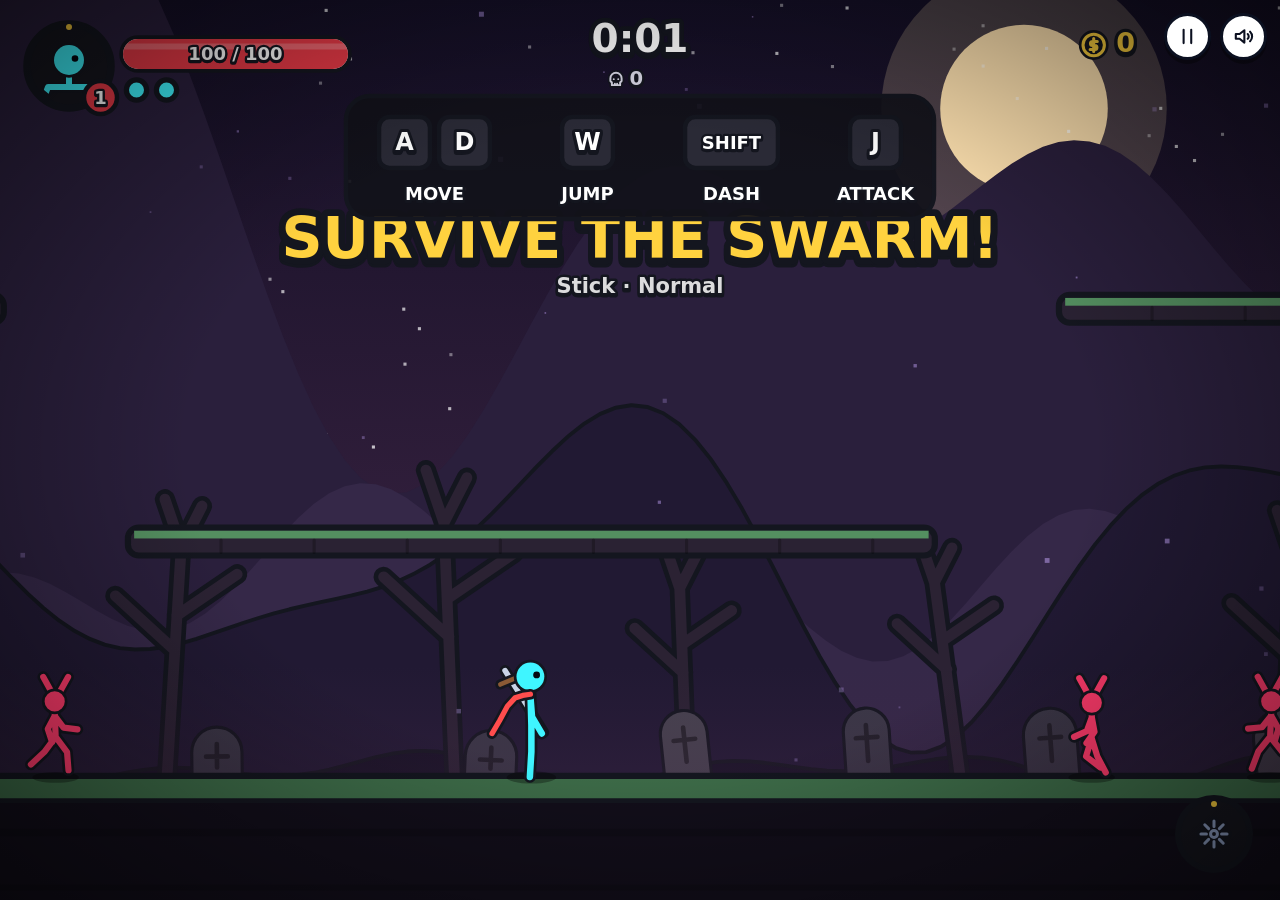
==== commit 88af0f23: "Stick Swarm: ship the dark update Replace the embedded game with the latest build (dark zones, sword" ====
--- a/games/stick-swarm/index.html
+++ b/games/stick-swarm/index.html
@@ -3,7 +3,7 @@
 <head>
 <meta charset="utf-8">
 <meta name="viewport" content="width=device-width,initial-scale=1,maximum-scale=1,user-scalable=no,viewport-fit=cover">
-<meta name="theme-color" content="#06070d">
+<meta name="theme-color" content="#07070b">
 <meta name="mobile-web-app-capable" content="yes">
 <meta name="apple-mobile-web-app-capable" content="yes">
 <meta name="description" content="Stick Swarm - auto-attack survival platformer. Run, jump, dash and evolve your weapons against endless stickman swarms.">
@@ -16,7 +16,7 @@
 html,body{position:fixed;inset:0;overflow:hidden;background:var(--bg);color:var(--tx);font-family:var(--f);overscroll-behavior:none;touch-action:none;-webkit-user-select:none;user-select:none;-webkit-touch-callout:none;-webkit-text-size-adjust:100%}
 #cv{position:absolute;inset:0;width:100%;height:100%;display:block;outline:none;touch-action:none}
 #ui{position:absolute;inset:0;pointer-events:none;z-index:2}
-#vig,#vigR{position:absolute;inset:0;pointer-events:none;z-index:1;background:radial-gradient(ellipse at center,rgba(0,0,0,0) 55%,rgba(0,0,0,.6) 100%)}
+#vig,#vigR{position:absolute;inset:0;pointer-events:none;z-index:1;background:radial-gradient(ellipse at center,rgba(0,0,0,0) 60%,rgba(0,0,0,.28) 100%)}
 #vigR{background:radial-gradient(ellipse at center,rgba(255,23,68,0) 50%,rgba(255,23,68,.65) 100%);opacity:0}
 #safe{position:absolute;visibility:hidden;pointer-events:none;padding:var(--sat) var(--sar) var(--sab) var(--sal)}
 .ic{width:1.25em;height:1.25em;fill:none;stroke:currentColor;stroke-width:2.2;stroke-linecap:round;stroke-linejoin:round;flex:none}
@@ -100,7 +100,8 @@
 .pips i.on{background:var(--gd)}.pips i.nx{background:#fff}
 /* ---------- lists ---------- */
 .list{display:grid;gap:.6rem}
-.grid2{display:grid;grid-template-columns:repeat(auto-fill,minmax(14rem,1fr));gap:.65rem}
+.grid2{display:grid;grid-template-columns:repeat(auto-fill,minmax(17.5rem,1fr));gap:.65rem}
+.item .it b{white-space:nowrap;overflow:hidden;text-overflow:ellipsis}
 .item{display:flex;gap:.8rem;align-items:center;padding:.75rem .85rem;border-radius:1rem;background:rgba(255,255,255,.035);border:1px solid rgba(255,255,255,.07)}
 .item.sel{border-color:var(--cy);background:rgba(63,245,255,.08);box-shadow:0 0 18px -6px var(--cy)}
 .item.lock{opacity:.75}
@@ -195,6 +196,86 @@
 .toast .ic{color:var(--gd);font-size:1.4rem}
 .toast small{display:block;color:var(--mu);font-weight:700;font-size:.75rem}
 .toast.out{opacity:0;transform:translateY(-10px)}
+/* ---------- cartoon skin: flat fills, thick outlines, chunky 3D buttons ---------- */
+:root{--ol:#0b1020;--pn:#1f2a4d;--pn2:#28365f;--pn3:#17203d;--mu:#a9b8d6}
+#scr.dim{background:rgba(11,16,32,.66)}
+.panel{background:var(--pn);border:3px solid var(--ol);border-radius:1.3rem;box-shadow:0 8px 0 rgba(0,0,0,.35),inset 0 3px 0 rgba(255,255,255,.07)}
+.ph h2{text-shadow:0 3px 0 var(--ol)}
+.ph h2 .ic{color:var(--gd)}
+.btn{--b:#3d6ef0;--bs:#1e3c94;background:var(--b);color:#fff;border:3px solid var(--ol);box-shadow:0 5px 0 var(--bs),0 5px 0 3px var(--ol),inset 0 3px 0 rgba(255,255,255,.28);text-shadow:0 2px 0 rgba(0,0,0,.35);margin-bottom:8px;transition:transform .08s,box-shadow .08s,filter .12s}
+.btn:hover,.btn:focus-visible{border-color:var(--ol);filter:brightness(1.1);transform:translateY(-2px);box-shadow:0 7px 0 var(--bs),0 7px 0 3px var(--ol),inset 0 3px 0 rgba(255,255,255,.28)}
+.btn:focus-visible{outline:3px solid #fff;outline-offset:3px}
+.btn:active,.btn.y:active{transform:translateY(4px);box-shadow:0 1px 0 var(--bs),0 1px 0 3px var(--ol),inset 0 3px 0 rgba(255,255,255,.2)}
+.btn.y,.btn.y:hover,.btn.y:focus-visible{--b:#ffc928;--bs:#b37900;color:#3a2500;border-color:var(--ol);text-shadow:0 2px 0 rgba(255,255,255,.45)}
+.btn.y:hover,.btn.y:focus-visible{box-shadow:0 7px 0 var(--bs),0 7px 0 3px var(--ol),inset 0 3px 0 rgba(255,255,255,.4)}
+.btn.y{box-shadow:0 5px 0 var(--bs),0 5px 0 3px var(--ol),inset 0 3px 0 rgba(255,255,255,.4)}
+.btn.c{--b:#22c3e6;--bs:#0f7890;color:#fff;border-color:var(--ol)}
+.btn.v{--b:#8a5cf0;--bs:#4d2aa3;border-color:var(--ol)}
+.btn.g{--b:#3ccf73;--bs:#1b8443;color:#fff;border-color:var(--ol)}
+.btn.r{--b:#ff5a6e;--bs:#a3283a;border-color:var(--ol)}
+.btn.on{--b:#ffc928;--bs:#b37900;color:#3a2500;border-color:var(--ol);text-shadow:none}
+.btn.sm{margin-bottom:6px}
+.btn[disabled]{filter:grayscale(.7) brightness(.8)}
+#topbtn .btn{background:#fff;color:var(--ol);border:3px solid var(--ol);box-shadow:0 4px 0 rgba(0,0,0,.35);text-shadow:none;margin:0}
+#topbtn .btn:hover,#topbtn .btn:focus-visible{border-color:var(--ol);box-shadow:0 4px 0 rgba(0,0,0,.35);filter:brightness(.95)}
+.pill{background:var(--pn);border:3px solid var(--ol);box-shadow:0 4px 0 rgba(0,0,0,.3)}
+.chip{background:var(--pn2);border:3px solid var(--ol);box-shadow:0 3px 0 rgba(0,0,0,.35)}
+.chip:hover,.chip:focus-visible{border-color:var(--ol);background:#34457a}
+.chip:focus-visible{outline:3px solid #fff;outline-offset:2px}
+.logo b{color:#fff;-webkit-text-stroke:.14em var(--ol);paint-order:stroke fill;text-shadow:0 .1em 0 var(--ol)}
+.logo i{background:none;-webkit-background-clip:border-box;background-clip:border-box;color:#ffc928;filter:none;-webkit-text-stroke:.14em var(--ol);paint-order:stroke fill;text-shadow:0 .09em 0 var(--ol)}
+.lvl h1{-webkit-text-stroke:.16em var(--ol);paint-order:stroke fill;text-shadow:0 .1em 0 var(--ol)}
+.res h1,.evo h1{-webkit-text-stroke:.14em var(--ol);paint-order:stroke fill;text-shadow:0 .09em 0 var(--ol)}
+.res h1.win{background:none;-webkit-background-clip:border-box;background-clip:border-box;color:#ffc928;filter:none}
+.res h1.lose{color:#ff5a6e}
+.card{background:var(--pn2);border:3px solid var(--ol);box-shadow:inset 0 0 0 3px var(--rc),0 6px 0 rgba(0,0,0,.35)}
+.card:hover,.card:focus-visible{transform:translateY(-4px);box-shadow:inset 0 0 0 3px var(--rc),0 10px 0 rgba(0,0,0,.35)}
+.card:focus-visible{outline:3px solid #fff;outline-offset:3px}
+.card .cic{background:var(--pn3);border:3px solid var(--ol);box-shadow:0 3px 0 rgba(0,0,0,.3)}
+.card .cd{color:#d6e0f2}
+.card .tags span{background:var(--pn3);border:2px solid var(--ol)}
+.pips i{background:var(--pn3);box-shadow:0 0 0 2px var(--ol)}
+.item,.ach,.big3 div{background:var(--pn2);border:3px solid var(--ol);box-shadow:0 3px 0 rgba(0,0,0,.3)}
+.item.sel{border-color:var(--ol);background:#34457a;box-shadow:inset 0 0 0 3px #ffc928,0 3px 0 rgba(0,0,0,.3)}
+.ach.done{border-color:var(--ol);background:var(--pn2);box-shadow:inset 0 0 0 2px #ffc928,0 3px 0 rgba(0,0,0,.3)}
+.item .ib,.ach .ib{background:var(--pn3);border:2px solid var(--ol)}
+.ib.hero{border:3px solid var(--ol)}
+.stat,td{border-color:rgba(11,16,32,.6)}
+.seg{border:3px solid var(--ol);background:var(--pn3)}
+.seg button.on{background:#ffc928;color:#3a2500}
+.tg{background:var(--pn3);border:3px solid var(--ol)}
+.tg::after{top:.1rem;left:.1rem}
+.tg[aria-checked=true]{background:#3ccf73}
+.bar{background:var(--pn3);border:2px solid var(--ol);height:.6rem}
+.bar i{background:#3ccf73}
+.ring::before{background:var(--pn)}
+.evo .cic{background:var(--pn3);border:3px solid var(--ol);box-shadow:inset 0 0 0 3px #ffc928,0 5px 0 rgba(0,0,0,.35)}
+.toast{background:var(--pn);border:3px solid var(--ol);box-shadow:0 5px 0 rgba(0,0,0,.35),inset 0 0 0 2px #ffc928}
+.tb,#pad .ar{border:3px solid rgba(11,16,32,.75);background:rgba(255,255,255,.22);box-shadow:0 4px 0 rgba(0,0,0,.25)}
+.tb.down,#pad .ar.down{background:rgba(255,255,255,.5);border-color:var(--ol)}
+#pad{background:transparent;border:0;box-shadow:none}
+#bUlt{border:0}
+#bUlt::before{background:var(--pn);border:3px solid var(--ol)}
+#bDash b{border:2px solid var(--ol)}
+/* ---------- dark theme ---------- */
+:root{--pn:#1b1b24;--pn2:#262631;--pn3:#121219;--mu:#a9a9bd;--bg:#07070b}
+#scr.dim{background:rgba(6,6,10,.74)}
+.btn{--b:#3b3b4c;--bs:#1b1b24}
+.btn.y,.btn.y:hover,.btn.y:focus-visible{--b:#e63946;--bs:#8c1b25;color:#fff;text-shadow:0 2px 0 rgba(0,0,0,.4)}
+.btn.c{--b:#3a7bd5;--bs:#1d4a8c}
+.btn.y,.btn.c,.btn.v,.btn.g,.btn.r,.btn.on{background:var(--b)}
+.chip:hover,.chip:focus-visible{background:#34344a}
+.item.sel{background:#30303f}
+.ach.done{background:#2e2b24}
+.logo i{color:#ff3b4a}
+.ph h2 .ic{color:#ff5a66}
+#vig{background:radial-gradient(ellipse at center,rgba(0,0,0,0) 50%,rgba(0,0,0,.55) 100%)}
+#bAtk{right:calc(var(--sar) + 1rem);bottom:calc(var(--sab) + 1rem);width:clamp(84px,7.8rem,134px);height:clamp(84px,7.8rem,134px);background:rgba(230,57,70,.5)}
+#bAtk.down{background:rgba(230,57,70,.85)}
+#bAtk .ic{font-size:2.6em}
+#bJump{right:calc(var(--sar) + clamp(100px,9.4rem,160px));bottom:calc(var(--sab) + .7rem);width:clamp(64px,5.8rem,100px);height:clamp(64px,5.8rem,100px)}
+#bDash{right:calc(var(--sar) + clamp(104px,9.8rem,168px));bottom:calc(var(--sab) + clamp(78px,7.4rem,128px));width:clamp(54px,4.8rem,84px);height:clamp(54px,4.8rem,84px)}
+#bUlt{right:calc(var(--sar) + 1.4rem);bottom:calc(var(--sab) + clamp(96px,9.2rem,156px));width:clamp(56px,5rem,88px);height:clamp(56px,5rem,88px)}
 /* ---------- responsive ---------- */
 @media (max-aspect-ratio:1/1){
   .cards{flex-direction:column;align-items:stretch;gap:.6rem}
@@ -233,6 +314,7 @@
     <div class="tb" id="bDash"></div>
     <div class="tb" id="bJump"></div>
     <div class="tb" id="bUlt"></div>
+    <div class="tb" id="bAtk"></div>
   </div>
   <div id="scr" role="dialog" aria-modal="true"></div>
   <div id="toasts" aria-live="polite"></div>
@@ -248,7 +330,7 @@
   // CrazyGames leaderboard: paste the 32-byte base64 Encryption Key from Developer Portal > your game > Leaderboards.
   // Leave empty to skip score submission (leaderboards are invite-only on CrazyGames).
   crazygames: { leaderboardKey: '' },
-  view: { h: 720, minW: 640 },                // logical height; narrow screens still see minW units across
+  view: { h: 580, minW: 600 },                // logical height; narrow screens still see minW units across
   arena: { w: 3840, ground: 640 },
   platforms: [
     { x: 240, y: 470, w: 660 }, { x: 1060, y: 330, w: 520 }, { x: 1660, y: 480, w: 520 },
@@ -261,7 +343,7 @@
     dashCharges: 2, dashRecharge: 1.6, iframes: 0.85, magnet: 120, pickup: 34, crit: 0.05, critMult: 2,
     maxWeapons: 6, maxPassives: 6, banishes: 2, rerolls: 1, airJumps: 1
   },
-  xp: { base: 3, lin: 6, quad: 0.62, quickMult: 1.7 },       // need(L) = base + lin*(L-1) + quad*(L-1)^2
+  xp: { base: 16, lin: 14, quad: 1.0, quickMult: 1.7 },     // need(L) = base + lin*(L-1) + quad*(L-1)^2; steep enough that every upgrade matters
   combo: {
     window: 3, buffTime: 8,
     tiers: [
@@ -271,7 +353,7 @@
     ]
   },
   ult: { max: 100, perKill: 0.8, perElite: 6, perHurt: 0.8, weakHp: 160, dmgPct: 0.35, flat: 150, bossPct: 0.08, slow: 0.25, slowTime: 0.7 },
-  run: { full: 720, quick: 360, bossTimes: [180, 360, 540, 720], endlessEvery: 180, quickBossHp: 0.6, rushFirst: 25, rushEvery: 75, rushBossHp: 0.5, shrineEvery: 70 },
+  run: { full: 720, quick: 360, bossTimes: [120, 240, 360, 480, 600, 720], endlessEvery: 180, quickBossHp: 0.6, rushFirst: 25, rushEvery: 75, rushBossHp: 0.5, shrineEvery: 70, miniTimes: [180, 420, 660] },
   director: {
     baseRate: 1.6, ratePerMin: 1.8, calmPeriod: 50, calmDepth: 0.45, firstMinute: 0.8,
     eventEvery: 48, firstEvent: 70, cap: 300, bossMult: 0.3, hpPerMin: 0.42, dmgPerMin: 0.07,
@@ -300,10 +382,14 @@
     summoner: { hp: 48, spd: 52,  dmg: 8,  xp: 5, r: 18, h: 62, ai: 'summon',  col: 6, unlock: 300, w: 1,  cost: 5 },
     mini:     { hp: 8,  spd: 115, dmg: 6,  xp: 1, r: 11, h: 34, ai: 'walk',    col: 5, unlock: -1 },
     doodle:   { hp: 14, spd: 105, dmg: 8,  xp: 1, r: 13, h: 40, ai: 'walk',    col: 7, unlock: -1 },
-    blob:     { hp: 40, spd: 95,  dmg: 10, xp: 2, r: 17, h: 34, ai: 'hop',     col: 6, unlock: -1 }
-  },
-  enemyColors: ['#ff3b6b', '#ff6a3d', '#ff4fd1', '#e0204a', '#ff8a2a', '#f0508e', '#c040ff', '#ff79a8', '#ffc2e6'],
-  enemyColorsCB: ['#ff8a00', '#ffa640', '#d47ec0', '#d55e00', '#ff9e2c', '#e58c3a', '#cc79a7', '#ffb070', '#f0d0a0'],
+    blob:     { hp: 40, spd: 95,  dmg: 10, xp: 2, r: 17, h: 34, ai: 'hop',     col: 6, unlock: -1 },
+    zombie:   { hp: 28, spd: 46,  dmg: 9,  xp: 2, r: 15, h: 52, ai: 'zombie',  col: 9, unlock: 25,  w: 6,  cost: 1.4 },
+    crawler:  { hp: 16, spd: 185, dmg: 8,  xp: 2, r: 16, h: 26, ai: 'crawl',   col: 10, unlock: 120, w: 3, cost: 2 },
+    hulk:     { hp: 150, spd: 50, dmg: 20, xp: 8, r: 28, h: 92, ai: 'hulk',    col: 11, unlock: 270, w: 1.2, cost: 6, heavy: 0.15 },
+    torso:    { hp: 9,  spd: 72,  dmg: 6,  xp: 1, r: 13, h: 24, ai: 'walk',    col: 9, unlock: -1 }
+  },
+  enemyColors: ['#ff3b6b', '#ff6a3d', '#ff4fd1', '#e0204a', '#ff8a2a', '#f0508e', '#c040ff', '#ff79a8', '#ffc2e6', '#8fd14f', '#b46bff', '#ff7a3a'],
+  enemyColorsCB: ['#ff8a00', '#ffa640', '#d47ec0', '#d55e00', '#ff9e2c', '#e58c3a', '#cc79a7', '#ffb070', '#f0d0a0', '#e0c060', '#cc79a7', '#ff9e2c'],
   weapons: {
     spin:  { dmg: [9, 11, 13, 15, 18, 21, 24, 28], n: [1, 2, 2, 3, 3, 4, 4, 5], r: [72, 72, 80, 80, 88, 88, 96, 104], spd: [3.2, 3.3, 3.5, 3.6, 3.8, 4, 4.2, 4.6], hitCd: 0.4, kb: 160 },
     arc:   { dmg: [22, 26, 30, 34, 40, 46, 52, 60], cd: [1.25, 1.2, 1.15, 1.1, 1.05, 1, 0.95, 0.85], r: [115, 120, 128, 134, 142, 150, 160, 172], bothAt: 4, bleedAt: 6, kb: 380 },
@@ -312,11 +398,15 @@
     chain: { dmg: [18, 21, 24, 28, 32, 36, 41, 47], cd: [1.6, 1.55, 1.5, 1.4, 1.3, 1.2, 1.1, 1.0], jumps: [2, 3, 3, 4, 5, 5, 6, 7], range: 520, hop: 200, shock: 0.35 },
     slam:  { dmg: [26, 30, 34, 40, 46, 52, 60, 70], cd: [2.8, 2.7, 2.6, 2.5, 2.4, 2.3, 2.2, 2.0], dist: [360, 390, 420, 450, 480, 520, 560, 620], spd: 640, freezeAt: 7 },
     ink:   { dmg: [20, 23, 26, 30, 34, 38, 43, 50], cd: [2.4, 2.3, 2.2, 2.1, 2.0, 1.9, 1.8, 1.7], n: [1, 1, 1, 2, 2, 2, 3, 3], pool: [2.2, 2.4, 2.6, 2.8, 3, 3.2, 3.4, 3.8], dps: [10, 12, 14, 16, 18, 21, 24, 28], r: [62, 64, 68, 72, 76, 80, 86, 94] },
-    drone: { dmg: [8, 9, 10, 11, 13, 15, 17, 20], n: [1, 1, 2, 2, 2, 3, 3, 4], cd: [0.9, 0.85, 0.8, 0.78, 0.75, 0.7, 0.65, 0.6], spd: 840, burnAt: 5 }
+    drone: { dmg: [8, 9, 10, 11, 13, 15, 17, 20], n: [1, 1, 2, 2, 2, 3, 3, 4], cd: [0.9, 0.85, 0.8, 0.78, 0.75, 0.7, 0.65, 0.6], spd: 840, burnAt: 5 },
+    swords: { dmg: [20, 23, 26, 30, 34, 39, 44, 50], cd: [1.7, 1.65, 1.6, 1.4, 1.35, 1.3, 1.2, 1.05], n: [1, 1, 2, 2, 3, 3, 4, 6], pierce: [2, 2, 2, 2, 2, 3, 3, 4] },
+    fire:   { dmg: [18, 22, 25, 28, 32, 36, 41, 48], cd: [1.6, 1.55, 1.5, 1.45, 1.3, 1.25, 1.2, 1.05], n: [1, 1, 1, 2, 2, 2, 3, 4], r: [62, 64, 76, 78, 80, 92, 94, 100], spd: 520 },
+    frost:  { dmg: [10, 13, 15, 17, 19, 22, 26, 30], cd: [3.4, 3.3, 3.2, 3.1, 2.7, 2.6, 2.4, 2.1], r: [140, 145, 165, 170, 175, 195, 200, 215], frz: [0.8, 0.8, 0.9, 1.2, 1.2, 1.2, 1.5, 1.7] },
+    scythe: { dmg: [24, 28, 31, 34, 39, 43, 47, 54], cd: [2.6, 2.5, 2.4, 2.1, 2.0, 1.95, 1.9, 1.7], r: [125, 128, 140, 142, 145, 148, 162, 172], steal: [0.6, 0.6, 0.6, 0.6, 0.6, 1.0, 1.0, 1.2] }
   },
   passiveMax: 5,
   drops: { heart: 0.010, magnet: 0.0035, bomb: 0.003, coin: 0.06, survival: 0.006, gemMerge: 420 },
-  bosses: { scribbler: 3200, ruler: 6500, blot: 11000, eraser: 24000, endlessGrowth: 1.6 },
+  bosses: { scribbler: 2600, necro: 4800, ruler: 7000, blot: 10500, beast: 15500, eraser: 24000, sharpener: 1500, compass: 3000, endlessGrowth: 1.6 },
   shop: [
     { id: 'hp', name: 'Vitality', desc: '+10 max HP', icon: 'heart', cost: [100, 200, 350, 550, 800] },
     { id: 'dmg', name: 'Sharpness', desc: '+5% damage', icon: 'might', cost: [150, 300, 500, 750, 1100] },
@@ -325,14 +415,27 @@
     { id: 'mag', name: 'Attraction', desc: '+15% pickup range', icon: 'magnet', cost: [100, 220, 400] },
     { id: 'coin', name: 'Fortune', desc: '+10% coins earned', icon: 'coin', cost: [100, 220, 380, 600, 900] },
     { id: 'reroll', name: 'Reroll Ink', desc: '+1 reroll per run', icon: 'refresh', cost: [200, 400, 700] },
-    { id: 'revive', name: 'Second Draft', desc: 'Revive once per run', icon: 'regen', cost: [1200] }
+    { id: 'revive', name: 'Second Draft', desc: 'Revive once per run', icon: 'regen', cost: [1200] },
+    { id: 'armor', name: 'Thick Skin', desc: '+1 armor', icon: 'shield', cost: [300, 650, 1100] },
+    { id: 'regen', name: 'Second Wind', desc: '+0.2 HP per second', icon: 'heart', cost: [250, 500, 900] },
+    { id: 'crit', name: 'Keen Edge', desc: '+3% critical chance', icon: 'target', cost: [200, 450, 800] },
+    { id: 'luck', name: 'Lucky Charm', desc: '+5% luck (rarer cards, more drops)', icon: 'dice', cost: [200, 450, 800] },
+    { id: 'dash', name: 'Quick Feet', desc: '-10% dash recharge time', icon: 'dash', cost: [180, 400, 700] },
+    { id: 'ult', name: 'Charged Start', desc: 'Start runs with +25% Swarm Burst', icon: 'ult', cost: [250, 600] },
+    { id: 'banish', name: 'Eraser Ink', desc: '+1 banish per run', icon: 'ban', cost: [300, 700] },
+    { id: 'start', name: 'Head Start', desc: '+1 free level-up at the start of a run', icon: 'up', cost: [400, 900] }
   ],
   chars: [
     { id: 'stick', name: 'Stick', desc: 'Balanced fighter with a sweeping blade.', weapon: 'arc', cost: 0, hp: 100, spd: 1, armor: 0, cdm: 1, dashes: 2 },
     { id: 'dash', name: 'Dash', desc: 'Very fast, fragile. 3 dash charges.', weapon: 'throw', cost: 400, hp: 75, spd: 1.18, armor: 0, cdm: 1, dashes: 3 },
     { id: 'tank', name: 'Tank', desc: 'Heavy armor and big health. Slow.', weapon: 'slam', cost: 600, hp: 150, spd: 0.88, armor: 3, cdm: 1, dashes: 2 },
     { id: 'mage', name: 'Mage', desc: '15% faster cooldowns. Low health.', weapon: 'chain', cost: 700, hp: 85, spd: 1, armor: 0, cdm: 0.85, dashes: 2 },
-    { id: 'doodle', name: 'Doodle', desc: 'Starts with a loyal drone and 1 armor.', weapon: 'drone', cost: 900, hp: 95, spd: 1.02, armor: 1, cdm: 1, dashes: 2 }
+    { id: 'doodle', name: 'Doodle', desc: 'Starts with a loyal drone and 1 armor.', weapon: 'drone', cost: 900, hp: 95, spd: 1.02, armor: 1, cdm: 1, dashes: 2 },
+    { id: 'shade', name: 'Shade', desc: 'Swift assassin with a boomerang. 3 dashes.', weapon: 'boom', cost: 1200, hp: 80, spd: 1.12, armor: 0, cdm: 0.95, dashes: 3 },
+    { id: 'brute', name: 'Brute', desc: 'Armored bruiser who lobs ink bombs.', weapon: 'ink', cost: 1500, hp: 135, spd: 0.94, armor: 2, cdm: 1, dashes: 2 },
+    { id: 'pyro', name: 'Pyro', desc: 'Hurls exploding fireballs. Quick cooldowns.', weapon: 'fire', cost: 1300, hp: 90, spd: 1.02, armor: 0, cdm: 0.92, dashes: 2 },
+    { id: 'reaper', name: 'Reaper', desc: 'Soul scythe that steals life.', weapon: 'scythe', cost: 1800, hp: 120, spd: 0.98, armor: 1, cdm: 1, dashes: 2 },
+    { id: 'knight', name: 'Knight', desc: 'Calls spirit swords down from the sky.', weapon: 'swords', cost: 2200, hp: 115, spd: 1, armor: 2, cdm: 1, dashes: 2 }
   ],
   skins: [
     { id: 'cyan', name: 'Neon Ink', col: '#3ff5ff', acc: '#e8ffff', cost: 0 },
@@ -340,7 +443,16 @@
     { id: 'violet', name: 'Ultraviolet', col: '#b98cff', acc: '#f1e8ff', cost: 250 },
     { id: 'white', name: 'Paper White', col: '#f4f8ff', acc: '#3ff5ff', cost: 400 },
     { id: 'sky', name: 'Sky Pen', col: '#5aa9ff', acc: '#d4ecff', cost: 500 },
-    { id: 'prism', name: 'Prism', col: 'prism', acc: '#ffffff', cost: 1000 }
+    { id: 'prism', name: 'Prism', col: 'prism', acc: '#ffffff', cost: 1000 },
+    { id: 'ice', name: 'Ice Crystal', col: '#bff6ff', acc: '#ffffff', cost: 350 },
+    { id: 'emerald', name: 'Emerald', col: '#2dffb3', acc: '#d8fff0', cost: 300 },
+    { id: 'galaxy', name: 'Galaxy', col: 'galaxy', acc: '#ffffff', cost: 1200 },
+    { id: 'golden', name: 'Golden Legend', col: '#ffd23f', acc: '#fff6c8', cost: 2000 }
+  ],
+  hats: [
+    { id: 'none', name: 'No Hat', cost: 0 }, { id: 'cap', name: 'Ball Cap', cost: 150 }, { id: 'headband', name: 'Ninja Band', cost: 200 },
+    { id: 'party', name: 'Party Hat', cost: 250 }, { id: 'horns', name: 'Devil Horns', cost: 350 }, { id: 'wizard', name: 'Wizard Hat', cost: 450 },
+    { id: 'tophat', name: 'Top Hat', cost: 500 }, { id: 'halo', name: 'Halo', cost: 600 }, { id: 'crown', name: 'Crown', cost: 1500 }
   ],
   trails: [
     { id: 'ghost', name: 'Ghost', cost: 0 }, { id: 'spark', name: 'Sparks', cost: 200 },
@@ -395,7 +507,9 @@
   chest: 'M4 10.5h16V20H4zM4 10.5a8 5.5 0 0 1 16 0M10.5 13.5h3v3h-3z', ult: 'M12 2.5v4M12 17.5v4M2.5 12h4M17.5 12h4M5.3 5.3l2.8 2.8M15.9 15.9l2.8 2.8M5.3 18.7l2.8-2.8M15.9 8.1l2.8-2.8M12 9.5a2.5 2.5 0 1 0 0 5a2.5 2.5 0 1 0 0-5z',
   dash: 'M3 12h9M5.5 8h7M5.5 16h7M14 6l6 6-6 6', up: 'M12 20V5M6 11l6-6 6 6', down: 'M12 4v15M6 13l6 6 6-6', left: 'M15 5l-7 7 7 7', right: 'M9 5l7 7-7 7',
   brush: 'M4 20c2.5 0 4.5-1.2 4.5-3.5a2.2 2.2 0 0 0-2.2-2.2C4 14.3 4 17.5 4 20zM9.5 13.5L19 4l1 1-9.5 9.5', crown: 'M3.5 18.5h17M4.5 8l4 4 3.5-6.5 3.5 6.5 4-4-1.8 10.5H6.3z',
-  video: 'M3 6.5h12.5v11H3zM15.5 10.5l5.5-3v9l-5.5-3z', list: 'M8 6h12M8 12h12M8 18h12M4 6h.01M4 12h.01M4 18h.01', target: 'M12 3a9 9 0 1 0 0 18a9 9 0 1 0 0-18zM12 7.5a4.5 4.5 0 1 0 0 9a4.5 4.5 0 1 0 0-9zM12 11.5h.01'
+  video: 'M3 6.5h12.5v11H3zM15.5 10.5l5.5-3v9l-5.5-3z',
+  sword: 'M20 4L9 15M6.5 12.5l5 5M8.5 15.5L4 20M20 4h-3.5M20 4v3.5', snow: 'M12 2.5v19M3.8 7.2l16.4 9.6M3.8 16.8l16.4-9.6M9.5 4.5l2.5 2 2.5-2M9.5 19.5l2.5-2 2.5 2',
+  scythe: 'M7 21L16 3.5M16 3.5c-4.5-.5-9.5 1.5-12 5.5 3.5-1.5 8-2 11-1.5', list: 'M8 6h12M8 12h12M8 18h12M4 6h.01M4 12h.01M4 18h.01', target: 'M12 3a9 9 0 1 0 0 18a9 9 0 1 0 0-18zM12 7.5a4.5 4.5 0 1 0 0 9a4.5 4.5 0 1 0 0-9zM12 11.5h.01'
 };
 const ic = (n, cls = '') => `<svg class="ic ${cls}" viewBox="0 0 24 24" aria-hidden="true"><path d="${ICONS[n] || ICONS.star}"/></svg>`;
 const path2d = {};
@@ -510,7 +624,7 @@
   key: 'stickswarm.save.v1', data: null, store: null,
   defaults() {
     return {
-      coins: 0, earned: 0, shop: {}, chars: { stick: true }, char: 'stick', skins: { cyan: true }, skin: 'cyan',
+      coins: 0, earned: 0, shop: {}, chars: { stick: true }, char: 'stick', skins: { cyan: true }, skin: 'cyan', hats: { none: true }, hat: 'none',
       trails: { ghost: true }, trail: 'ghost', ach: {}, diff: 'normal', mode: 'full', lb: [], daily: {}, streak: { day: 0, n: 0 },
       stats: { kills: 0, runs: 0, elites: 0, ults: 0, dashes: 0, bosses: 0, wins: 0, evos: 0, dailies: 0, best: 0, bestTime: 0 },
       wins: { normal: 0, hard: 0, nightmare: 0, quick: 0 }, seenHelp: false, quests: { day: 0, list: [] }, acct: { lvl: 1, xp: 0 }, freeAt: 0,
@@ -681,16 +795,17 @@
 const KEYS = {
   left: ['KeyA', 'ArrowLeft'], right: ['KeyD', 'ArrowRight'], down: ['KeyS', 'ArrowDown'],
   jump: ['KeyW', 'ArrowUp', 'Space'], dash: ['ShiftLeft', 'ShiftRight', 'KeyK', 'KeyL'], ult: ['KeyR', 'KeyE'],
-  pause: ['Escape', 'KeyP'], mute: ['KeyM']
+  attack: ['KeyJ', 'KeyF'], pause: ['KeyP'], mute: ['KeyM']
 };
 const Input = {
-  k: Object.create(null), jumpQ: false, dashQ: false, ultQ: false, downQ: false, t: { L: false, R: false, D: false, J: false }, touch: false,
+  k: Object.create(null), jumpQ: false, dashQ: false, ultQ: false, downQ: false, atkQ: false, mouse: false, t: { L: false, R: false, D: false, J: false, A: false }, touch: false,
   any(list) { for (const c of list) if (this.k[c]) return true; return false; },
   left() { return this.t.L || this.any(KEYS.left); },
   right() { return this.t.R || this.any(KEYS.right); },
   down() { return this.t.D || this.any(KEYS.down); },
   jumpHeld() { return this.t.J || this.any(KEYS.jump); },
-  reset() { this.k = Object.create(null); this.t.L = this.t.R = this.t.D = this.t.J = false; this.jumpQ = this.dashQ = this.ultQ = false; document.querySelectorAll('.tb.down,.ar.down,.dn.down').forEach(e => e.classList.remove('down')); },
+  atkHeld() { return this.t.A || this.mouse || this.any(KEYS.attack); },
+  reset() { this.k = Object.create(null); this.t.L = this.t.R = this.t.D = this.t.J = this.t.A = false; this.jumpQ = this.dashQ = this.ultQ = this.atkQ = this.mouse = false; document.querySelectorAll('.tb.down,.ar.down,.dn.down').forEach(e => e.classList.remove('down')); },
   init() {
     const block = ['ArrowUp', 'ArrowDown', 'ArrowLeft', 'ArrowRight', 'Space', 'PageUp', 'PageDown'];
     addEventListener('keydown', e => {
@@ -706,6 +821,7 @@
       if (KEYS.down.includes(code)) this.downQ = true;
       if (KEYS.dash.includes(code)) this.dashQ = true;
       if (KEYS.ult.includes(code)) this.ultQ = true;
+      if (KEYS.attack.includes(code)) this.atkQ = true;
       if (KEYS.pause.includes(code)) Game.pause();
       if (KEYS.mute.includes(code)) UI.toggleMute();
     });
@@ -718,6 +834,9 @@
     document.addEventListener('touchmove', e => { if (!e.target.closest || !e.target.closest('#scr')) e.preventDefault(); }, { passive: false });
     addEventListener('touchstart', () => { Sound.unlock(); if (!this.touch) { this.touch = true; Touch.refresh(); } }, { passive: true });
     addEventListener('pointerdown', () => Sound.unlock());
+    // click or tap the game itself to swing the sword (hold to keep the combo going)
+    addEventListener('pointerdown', e => { if (G.state === 'play' && e.target === G.cv && e.button === 0) { this.atkQ = true; this.mouse = true; } });
+    for (const ev of ['pointerup', 'pointercancel']) addEventListener(ev, () => { this.mouse = false; });
     addEventListener('touchend', () => Sound.unlock(), { passive: true });
     addEventListener('click', () => Sound.unlock());
   }
@@ -732,6 +851,7 @@
     document.getElementById('bJump').innerHTML = ic('up');
     document.getElementById('bDash').innerHTML = ic('dash') + '<b id="dashN">2</b>';
     document.getElementById('bUlt').innerHTML = ic('ult');
+    document.getElementById('bAtk').innerHTML = ic('sword');
     let padId = -1, padY0 = 0;
     const padSet = e => {
       const r = pad.getBoundingClientRect(), x = (e.clientX - r.left) / r.width, y = (e.clientY - r.top) / r.height;
@@ -751,6 +871,7 @@
     btn('bJump', () => { Input.t.J = true; Input.jumpQ = true; }, () => { Input.t.J = false; });
     btn('bDash', () => { Input.dashQ = true; });
     btn('bUlt', () => { Input.ultQ = true; });
+    btn('bAtk', () => { Input.t.A = true; Input.atkQ = true; }, () => { Input.t.A = false; });
   },
   visible() { const m = Save.data.settings.touch; return m === 'on' || (m === 'auto' && Input.touch); },
   refresh() {
@@ -780,7 +901,7 @@
 for (let i = 0; i < 12; i++) G.ghosts.push({ x: 0, y: 0, face: 1, t: 9, ph: 0, col: '#fff' });
 
 function makePools() {
-  G.enemies = new Pool(() => ({ hitT: new Float32Array(10), dead: true }), 420);
+  G.enemies = new Pool(() => ({ hitT: new Float32Array(16), dead: true }), 420);
   G.shots = new Pool(() => ({ hits: [], dead: true }), 500);
   G.ebullets = new Pool(() => ({ dead: true }), 400);
   G.items = new Pool(() => ({ dead: true }), 650);
@@ -791,7 +912,7 @@
 
 const pal = () => Save.data.settings.cb ? { player: '#5ab4ff', enemy: CONFIG.enemyColorsCB, danger: '#ff8a00', xp: '#f0e442' } : { player: '#3ff5ff', enemy: CONFIG.enemyColors, danger: '#ff3b6b', xp: '#ffd23f' };
 let PAL = null;
-const skinCol = () => { const s = CONFIG.skins.find(k => k.id === Save.data.skin) || CONFIG.skins[0]; return s.col === 'prism' ? `hsl(${(G.realT * 90) % 360},100%,70%)` : (Save.data.settings.cb && s.id === 'cyan' ? PAL.player : s.col); };
+const skinCol = () => { const s = CONFIG.skins.find(k => k.id === Save.data.skin) || CONFIG.skins[0]; return s.col === 'prism' ? `hsl(${(G.realT * 90) % 360},100%,70%)` : s.col === 'galaxy' ? `hsl(${250 + Math.sin(G.realT * 1.5) * 50},100%,72%)` : (Save.data.settings.cb && s.id === 'cyan' ? PAL.player : s.col); };
 const skinAcc = () => (CONFIG.skins.find(k => k.id === Save.data.skin) || CONFIG.skins[0]).acc;
 const tierBuff = k => G.buff >= 0 ? CONFIG.combo.tiers[G.buff][k] : 0;
 
@@ -908,8 +1029,8 @@
   return {
     x: A.w / 2, y: A.ground, px: A.w / 2, py: A.ground, vx: 0, vy: 0, face: 1, grounded: true, onPlat: false, dropT: 0,
     coyote: 0, jumpBuf: 0, jumping: false, dashes: ch.dashes, dashMax: ch.dashes, dashT: 0, dashTime: 0, dashDir: 1,
-    iframes: 1, hurtT: 0, hp: 1, maxHp: 0, xp: 0, level: 1, ult: 0, weapons: [], passives: {}, pOrder: [],
-    runPh: 0, sq: 1, lunge: 0, shield: 0, airJumps: 0, flipT: 0, stomp: false, ghostT: 0, regenAcc: 0, slowT: 0, dead: false, airT: 0, ultReadyShown: false
+    iframes: 2, hurtT: 0, hp: 1, maxHp: 0, xp: 0, level: 1, ult: 0, weapons: [], passives: {}, pOrder: [],
+    runPh: 0, sq: 1, lunge: 0, atk: null, atkBuf: 0, comboStep: 0, comboT: 0, airAtk: 0, dashEnd: 0, shield: 0, airJumps: 0, flipT: 0, stomp: false, ghostT: 0, regenAcc: 0, slowT: 0, dead: false, airT: 0, ultReadyShown: false
   };
 }
 function recalc() {
@@ -924,12 +1045,13 @@
   p.dur = 1 + 0.12 * (ps.duration | 0);
   p.cdm = ch.cdm * (1 - 0.07 * (ps.cooldown | 0));
   p.magnet = PC.magnet * (1 + 0.35 * (ps.magnet | 0) + 0.15 * sh('mag'));
-  p.armor = ch.armor + (ps.armor | 0);
-  p.regen = 0.3 * (ps.regen | 0);
-  p.luck = 1 + 0.1 * (ps.luck | 0);
+  p.armor = ch.armor + (ps.armor | 0) + sh('armor');
+  p.regen = 0.3 * (ps.regen | 0) + 0.2 * sh('regen');
+  p.dashCd = PC.dashRecharge * (1 - 0.1 * sh('dash'));
+  p.luck = 1 + 0.1 * (ps.luck | 0) + 0.05 * sh('luck');
   p.greed = 1 + 0.2 * (ps.greed | 0);
   p.growth = (1 + 0.1 * (ps.growth | 0) + 0.05 * sh('xp')) * (m.xpMul || 1) * (G.run.quick ? CONFIG.xp.quickMult : 1);
-  p.crit = PC.crit + 0.03 * (ps.luck | 0);
+  p.crit = PC.crit + 0.03 * (ps.luck | 0) + 0.03 * sh('crit');
 }
 const dmgMul = () => G.player.might * (1 + tierBuff('dmg'));
 
@@ -950,21 +1072,26 @@
   const L = Input.left(), Rt = Input.right(), D = Input.down();
   const dir = (Rt ? 1 : 0) - (L ? 1 : 0);
   if (dir && p.dashTime <= 0) p.face = dir;
+  if (G.tut && dir) G.tut.m = 1;
+  p.atkBuf -= dt; p.comboT -= dt; p.dashEnd -= dt;
   p.iframes -= dt; p.hurtT -= dt; p.flipT -= dt; p.coyote -= dt; p.jumpBuf -= dt; p.dropT -= dt; p.lunge -= dt; p.slowT -= dt;
   p.sq = lerp(p.sq, 1, 1 - Math.exp(-14 * dt));
   if (Input.jumpQ) { Input.jumpQ = false; p.jumpBuf = PC.buffer; }
   if (Input.dashQ) { Input.dashQ = false; tryDash(dir); }
   if (Input.ultQ) { Input.ultQ = false; tryUlt(); }
-  if (p.dashes < p.dashMax) { p.dashT += dt; if (p.dashT >= PC.dashRecharge) { p.dashT = 0; p.dashes++; } }
+  if (Input.atkQ) { Input.atkQ = false; p.atkBuf = 0.22; }
+  if (Input.atkHeld()) p.atkBuf = Math.max(p.atkBuf, 0.02);
+  if (!p.atk && p.atkBuf > 0) startAttack(p);
+  if (p.dashes < p.dashMax) { p.dashT += dt; if (p.dashT >= p.dashCd) { p.dashT = 0; p.dashes++; } }
   if (p.regen > 0 && p.hp < p.maxHp) { p.hp = Math.min(p.maxHp, p.hp + p.regen * dt); }
   const grav = CONFIG.gravity * (G.run.mods.grav || 1);
   if (p.dashTime > 0) {
     p.dashTime -= dt; p.vx = p.dashDir * PC.dashSpeed; p.vy = 0;
     p.ghostT -= dt;
     if (p.ghostT <= 0) { p.ghostT = 0.022; dashTrail(p); }
-    if (p.dashTime <= 0) p.vx = p.dashDir * PC.speed * p.spd;
+    if (p.dashTime <= 0) { p.vx = p.dashDir * PC.speed * p.spd; p.dashEnd = 0.16; }
   } else {
-    const max = PC.speed * p.spd * (1 + tierBuff('spd')) * (p.slowT > 0 ? 0.55 : 1);
+    const max = PC.speed * p.spd * (1 + tierBuff('spd')) * (p.slowT > 0 ? 0.55 : 1) * (p.atk && p.grounded ? 0.45 : 1);
     if (dir) p.vx = approach(p.vx, dir * max, (p.grounded ? PC.accel : PC.airAccel) * dt * (Math.sign(p.vx) === -dir ? 1.7 : 1));
     else p.vx = approach(p.vx, 0, (p.grounded ? PC.friction : PC.friction * 0.35) * dt);
     if (p.jumpBuf > 0) {
@@ -972,6 +1099,7 @@
       else if (p.coyote > 0) {
         p.vy = -PC.jumpV * Math.sqrt(G.run.mods.grav || 1); p.jumpBuf = 0; p.coyote = 0; p.grounded = false; p.jumping = true; p.sq = 1.25;
         Sound.play('jump'); for (let i = 0; i < 5; i++) part(p.x, p.y, FR(-120, 120), FR(-60, 0), 0.3, 2, '#ffffff', 0, 0, false);
+        if (G.tut) G.tut.j = 1;
       } else if (!p.grounded && p.airJumps < PC.airJumps) {
         p.airJumps++; p.vy = -PC.jumpV * 0.86 * Math.sqrt(G.run.mods.grav || 1); p.jumpBuf = 0; p.jumping = true; p.flipT = 0.42; p.stomp = false;
         Sound.play('jump'); ring(p.x, p.y, 6, 34, 0.25, skinCol(), 2);
@@ -995,7 +1123,7 @@
     if (s >= 0) {
       if (!wasGround && p.airT > 0.12) { p.sq = 0.72; Sound.play('land'); for (let i = 0; i < 6; i++) part(p.x + FR(-10, 10), s, FR(-150, 150), FR(-80, -10), 0.3, 2, '#cfe', 0, 300, false); }
       if (p.stomp) stompLand(p, s);
-      p.y = s; p.vy = 0; p.grounded = true; p.onPlat = s < A.ground; p.coyote = PC.coyote; p.airT = 0; p.airJumps = 0; p.flipT = 0;
+      p.y = s; p.vy = 0; p.grounded = true; p.onPlat = s < A.ground; p.coyote = PC.coyote; p.airT = 0; p.airJumps = 0; p.flipT = 0; p.airAtk = 0;
     } else { p.grounded = false; }
   } else p.grounded = false;
   if (!p.grounded) p.airT += dt;
@@ -1024,10 +1152,62 @@
 function tryDash(dir) {
   const p = G.player;
   if (p.dashes <= 0 || p.dashTime > 0) return;
-  p.dashes--; Quests.add('dash', 1); p.dashDir = dir || p.face; p.face = p.dashDir; p.dashTime = PC.dashTime; p.iframes = Math.max(p.iframes, PC.dashIframes);
+  p.dashes--; Quests.add('dash', 1); if (G.tut) G.tut.d = 1; p.dashDir = dir || p.face; p.face = p.dashDir; p.dashTime = PC.dashTime; p.iframes = Math.max(p.iframes, PC.dashIframes);
   p.ghostT = 0; Sound.play('dash'); Save.data.stats.dashes++; G.run.dashes++;
   ring(p.x, p.y - 30, 10, 60, 0.25, skinCol(), 2);
   if (Save.data.stats.dashes % 50 === 0) Ach.check();
+}
+
+/* ---------- the blade: a hand-controlled sword on top of the auto weapons ----------
+   3-hit ground combo (the 3rd hit launches and EXECUTES weakened enemies), air spin, dash strike */
+const BLADE_IX = 12;
+const BLADE = {
+  combo: [
+    { t: 0.26, a: 0.04, b: 0.13, r: 96, dmg: 15, kx: 240, ky: -150, a0: -1.5, a1: 0.9, lunge: 160, hs: 2 },
+    { t: 0.26, a: 0.04, b: 0.13, r: 100, dmg: 17, kx: 280, ky: -170, a0: 0.9, a1: -1.4, lunge: 180, hs: 2 },
+    { t: 0.42, a: 0.1, b: 0.2, r: 122, dmg: 34, kx: 320, ky: -660, a0: 1.3, a1: -2.2, lunge: 240, hs: 5, fin: true }
+  ],
+  air: { t: 0.3, a: 0.03, b: 0.2, r: 100, dmg: 19, kx: 220, ky: -420, a0: -2.6, a1: 3.6, lunge: 0, hs: 2, spin: true },
+  dash: { t: 0.26, a: 0, b: 0.14, r: 116, dmg: 28, kx: 460, ky: -280, a0: -0.4, a1: 0.4, lunge: 560, hs: 3 }
+};
+function startAttack(p) {
+  if (p.dead) return;
+  let d;
+  if (p.dashTime > 0 || p.dashEnd > 0) { d = BLADE.dash; p.dashTime = 0; p.dashEnd = 0; p.iframes = Math.max(p.iframes, 0.18); }
+  else if (!p.grounded) { if (p.airAtk >= 3) { p.atkBuf = 0; return; } p.airAtk++; d = BLADE.air; p.vy = Math.min(p.vy * 0.2, -140); p.stomp = false; }
+  else { if (p.comboT <= 0) p.comboStep = 0; d = BLADE.combo[p.comboStep]; p.comboStep = (p.comboStep + 1) % 3; }
+  const dir = (Input.right() ? 1 : 0) - (Input.left() ? 1 : 0); if (dir) p.face = dir;
+  p.atkBuf = 0; p.comboT = d.t + 0.4; G.atkSeq = (G.atkSeq || 0) + 1;
+  p.atk = { d, t: 0, seq: G.atkSeq, fx: false };
+  if (d.lunge) p.vx = p.face * Math.max(Math.abs(p.vx) * 0.5, d.lunge);
+  if (G.tut) G.tut.a = 1;
+  Sound.play('slash');
+  G.slashes.push({ x: p.x, y: p.y - 38, d: p.face, r: d.r, t: -d.a, life: d.b + 0.1, col: d.fin ? '#ffd23f' : d === BLADE.dash ? '#7fe9ff' : '#ffffff', a0: d.a0, a1: d.a1, follow: true });
+}
+function updateBlade(dt) {
+  const p = G.player, at = p.atk; if (!at) return;
+  const d = at.d; at.t += dt;
+  if (!p.dead && at.t >= d.a && at.t <= d.b + dt) {
+    const cx = p.x + p.face * (d.spin ? 0 : d.r * 0.42), cy = p.y - 36, reach = d.r * (d.spin ? 1 : 0.75);
+    const dmg = d.dmg * dmgMul() * (1 + 0.05 * (p.level - 1));
+    const n = Hash.query(cx, cy, reach);
+    let hits = 0, execd = 0;
+    for (let i = 0; i < n; i++) {
+      const e = Hash.buf[i]; if (e.dead || e.hitT[BLADE_IX] === at.seq) continue;
+      if (!d.spin && (e.x - p.x) * p.face < -e.r - 6) continue;
+      e.hitT[BLADE_IX] = at.seq; hits++;
+      damage(e, dmg, ho((d.spin ? Math.sign(e.x - p.x) || p.face : p.face) * d.kx, d.ky));
+      sparks(e.x, e.y, 4, '#ffffff', 260, 0.2);
+      // finisher: weakened enemies are executed outright
+      if (d.fin && !e.dead && !e.isBoss && e.hp < e.maxHp * (e.elite ? 0.15 : 0.3)) { execd++; killEnemy(e); sparks(e.x, e.y, 10, '#ffd23f', 380); }
+    }
+    if (hits) {
+      if (!at.fx) { at.fx = true; G.hitstop = Math.max(G.hitstop, d.hs); shake(d.fin ? 0.28 : 0.08); if (d.fin) { Sound.play('slam'); ripple(p.x + p.face * 60, 14); } }
+      p.ult = Math.min(CONFIG.ult.max, p.ult + Math.min(hits, 4) * 0.5);
+      if (execd) num(p.x + p.face * 50, p.y - 96, 'EXECUTE', true, '#ffd23f');
+    }
+  }
+  if (at.t >= d.t) p.atk = null;
 }
 
 function hurtPlayer(dmg, sx, src) {
@@ -1108,7 +1288,7 @@
   e.face = x < G.player.x ? 1 : -1; e.grounded = false; e.onPlat = false; e.dropT = 0; e.jumpCd = R(0.5, 2.5);
   e.state = 0; e.st = R(1, 3); e.anim = R(0, 10); e.flash = 0; e.stagger = 0; e.spawnT = 0; e.charging = false;
   e.burnT = e.slowT = e.shockT = e.bleedT = e.freezeT = 0; e.burnDps = e.bleedDps = 0; e.dot = 0; e.hitT.fill(0);
-  e.tx = 0; e.ty = 0; e.shield = !!def.shield; e.heavy = def.heavy || 1; e.boom = false; e.isBoss = false; e.vis = 1; e.lastKx = 0;
+  e.tx = 0; e.ty = 0; e.rise = 0; e.shield = !!def.shield; e.heavy = def.heavy || 1; e.boom = false; e.isBoss = false; e.vis = 1; e.lastKx = 0;
   return e;
 }
 
@@ -1158,6 +1338,33 @@
         if (e.grounded) { e.vx = approach(e.vx, 0, 900 * dt); e.st -= dt * sm; if (e.st <= 0 && sm > 0) { e.face = dir; e.vy = -R(520, 760); e.vx = dir * e.spd * 1.7; e.grounded = false; e.st = R(0.5, 1.1); } }
         groundPhys(e, dt, e.vx, 0); break;
       case 'fly': flyAI(e, dt, dir, adx, sm); break;
+      case 'zombie': {
+        // climbs out of the ground first, then shambles; lunges when close
+        if (e.rise > 0) { e.rise -= dt; e.vx = 0; if (G.frame % 4 === 0) part(e.x + FR(-14, 14), e.y + e.hh - 2, FR(-60, 60), FR(-160, -60), 0.4, 3, '#4a3a2c', 0, 900, false); break; }
+        if (adx > 6) e.face = dir;
+        const close = adx < 130 && Math.abs(pcy - e.y) < 60;
+        groundPhys(e, dt, e.face * e.spd * sm * (close ? 2.3 : 1), 700); chase(e, dt, adx); break;
+      }
+      case 'crawl':
+        // spider monster: skitters fast, crouches, then pounces
+        if (e.state === 0) {
+          if (adx > 6) e.face = dir; groundPhys(e, dt, e.face * e.spd * sm, 1400); chase(e, dt, adx); e.st -= dt;
+          if (e.st <= 0 && e.grounded && adx < 300 && adx > 80 && sm > 0) { e.state = 1; e.st = 0.35; e.face = dir; Sound.play('tele'); }
+        } else if (e.state === 1) { groundPhys(e, dt, 0, 3000); e.st -= dt; if (e.st <= 0) { e.state = 2; e.vy = -420; e.vx = e.face * 620; e.grounded = false; e.charging = true; } }
+        else { groundPhys(e, dt, e.vx, 0); if (e.grounded && e.vy >= 0) { e.state = 0; e.st = R(1.2, 2.2); e.charging = false; } }
+        break;
+      case 'hulk':
+        // big monster: walks in, raises both fists, pounds a marked circle
+        if (e.state === 0) {
+          if (adx > 6) e.face = dir; groundPhys(e, dt, e.face * e.spd * sm, 600); chase(e, dt, adx); e.st -= dt;
+          if (e.st <= 0 && e.grounded && adx < 200 && sm > 0) {
+            e.state = 1; e.st = 0.85; const col = e.col;
+            addHazard({ shape: 'circ', x: e.x + e.face * 70, y: e.y + e.hh - 30, r: 105, warn: 0.85, life: 0.15, dmg: e.dmg * 1.2, src: 'hulk', onActive: hz => { boomFX(hz.x, hz.y + 20, hz.r, col); ripple(hz.x, 20); } });
+            Sound.play('tele');
+          }
+        } else if (e.state === 1) { groundPhys(e, dt, 0, 2000); e.st -= dt; if (e.st <= 0) { e.state = 3; e.st = 0.6; } }
+        else { groundPhys(e, dt, 0, 2000); e.st -= dt; if (e.st <= 0) { e.state = 0; e.st = R(2, 3.5); } }
+        break;
       case 'ghost': {
         // drifts through walls and platforms; fades out and can't be hit while faded
         e.st -= dt; const cyc = (e.anim % 5.2); e.vis = cyc < 2.6 ? 1 : cyc < 3.0 ? 1 - (cyc - 2.6) / 0.4 : cyc < 4.8 ? 0 : (cyc - 4.8) / 0.4;
@@ -1227,7 +1434,7 @@
         break;
       }
     }
-    if (!p.dead && p.iframes <= 0 && !(e.ai === 'ghost' && e.vis < 0.45) && Math.abs(p.x - e.x) < e.r * 0.8 + PC.w * 0.5 && Math.abs(pcy - e.y) < e.hh * 0.85 + PC.h * 0.5) {
+    if (!p.dead && p.iframes <= 0 && e.rise <= 0 && !(e.ai === 'ghost' && e.vis < 0.45) && Math.abs(p.x - e.x) < e.r * 0.8 + PC.w * 0.5 && Math.abs(pcy - e.y) < e.hh * 0.85 + PC.h * 0.5) {
       if (hurtPlayer(e.dmg * (e.charging ? 1.5 : 1), e.x, e.type)) { e.vx = -dir * 340; e.vy = e.ai === 'fly' || e.ai === 'bat' || e.ai === 'ghost' ? -200 : Math.min(e.vy, -180); e.stagger = 0.35; e.charging = false; if (e.state === 2 && e.ai === 'charge') { e.state = 3; e.st = 0.9; } }
     }
   }
@@ -1319,11 +1526,13 @@
   if (rng() < dr.survival * p.luck) dropItem(8 + RI(0, 2), e.x, e.y);
   Quests.add('kills', 1);
   if (e.elite) { Quests.add('elite', 1); dropItem(8 + RI(0, 2), e.x, e.y); dropItem(7, e.x, e.y); for (let i = 0; i < 5; i++) dropItem(3, e.x, e.y, 1); run.elites++; Save.data.stats.elites++; }
-  const stickType = e.ai !== 'fly' && e.ai !== 'hop' && e.ai !== 'ghost' && e.ai !== 'bat';
+  const stickType = e.ai !== 'fly' && e.ai !== 'hop' && e.ai !== 'ghost' && e.ai !== 'bat' && e.ai !== 'crawl' && e.type !== 'torso';
   if (!(stickType && spawnDoll(e.x, e.y + e.hh, e.hh * 2, e.col, (e.lastKx || 0) * 1.3 + FR(-90, 90), -FR(380, 620), e.face))) deathBurst(e.x, e.y, e.col, e.scale * e.r / 15);
   else sparks(e.x, e.y, 5, e.col, 280);
   splat(e.x, e.grounded ? e.y + e.hh : A.ground, e.col, e.r * 1.3);
   Sound.play('kill', 1 + Math.min(G.combo, 60) * 0.03);
+  // cut-down zombies sometimes keep crawling on their arms
+  if (e.type === 'zombie' && e.rise <= 0 && rng() < 0.35) { const m = spawnEnemy('torso', e.x, e.y + e.hh - 12, false, true); if (m) { m.stagger = 0.4; m.vy = -200; } }
   if (e.def.split) for (let s = -1; s <= 1; s += 2) { const m = spawnEnemy('mini', e.x + s * 10, e.y, false, true); if (m) { m.vx = s * 220; m.vy = -320; m.stagger = 0.3; } }
   if (e.affix === 'explosive') addHazard({ shape: 'circ', x: e.x, y: e.y, r: 115, warn: 0.75, life: 0.15, dmg: e.dmg * 1.3, src: 'elite blast', onActive: h => boomFX(h.x, h.y, h.r, PAL.danger) });
   if (run.kills % 100 === 0) Ach.check();
@@ -1404,7 +1613,15 @@
   ink: { name: 'Ink Bomb', icon: 'bomb', tags: ['area', 'slow'], evo: { p: 'magnet', name: 'Black Hole', desc: 'Ink pools pull enemies in and crush them.' },
     desc: ['Lobbed bomb leaves a damaging, slowing ink pool.', '+Damage, longer pools', 'Bigger pools', '+1 bomb', '+Damage', 'Bigger pools', '+1 bomb', 'Maximum power'] },
   drone: { name: 'Drone Doodles', icon: 'drone', tags: ['projectile', 'companion'], evo: { p: 'luck', name: 'Doodle Squadron', desc: 'Six burning drones with piercing shots.' },
-    desc: ['A doodle drone follows you and shoots.', '+Damage, faster', '+1 drone', '+Damage', 'Faster fire', 'Shots set enemies on fire', '+1 drone', '+1 drone, max power'] }
+    desc: ['A doodle drone follows you and shoots.', '+Damage, faster', '+1 drone', '+Damage', 'Faster fire', 'Shots set enemies on fire', '+1 drone', '+1 drone, max power'] },
+  swords: { name: 'Spirit Swords', icon: 'sword', tags: ['magic', 'pierce'], evo: { p: 'growth', name: 'Sword Storm', desc: 'A storm of giant blades rains on every enemy nearby.' },
+    desc: ['Magic swords fall from the sky onto enemies.', '+Damage', '+1 sword', 'Faster', '+1 sword', '+Damage, +pierce', '+1 sword', '+2 swords, max power'] },
+  fire: { name: 'Fireball', icon: 'fire', tags: ['magic', 'area'], evo: { p: 'greed', name: 'Meteor', desc: 'Burning meteors crash down with huge blasts.' },
+    desc: ['Hurls a fireball that explodes and burns.', '+Damage', 'Bigger blast', '+1 fireball', 'Faster', 'Bigger blast', '+1 fireball', '+1 fireball, max power'] },
+  frost: { name: 'Frost Nova', icon: 'snow', tags: ['magic', 'freeze'], evo: { p: 'regen', name: 'Absolute Zero', desc: 'Double novas; frozen enemies shatter for triple damage.' },
+    desc: ['An icy blast around you freezes enemies.', '+Damage', 'Bigger ring', 'Longer freeze', 'Faster', 'Bigger ring', '+Damage, longer freeze', 'Maximum power'] },
+  scythe: { name: 'Soul Scythe', icon: 'scythe', tags: ['melee', 'lifesteal'], evo: { p: 'might', name: 'Grim Reaper', desc: 'Two scythes; low-health enemies are reaped instantly.' },
+    desc: ['A scythe sweeps around you and steals life.', '+Damage', 'Bigger swing', 'Faster', '+Damage', 'More life steal', 'Bigger swing', 'Maximum power'] }
 };
 const WIDS = Object.keys(WDEF);
 const PDEF = {
@@ -1542,8 +1759,67 @@
         } else d.t = 0.2;
       }
     }
+  },
+  swords(w, dt, p) {
+    w.t -= dt; if (w.t > 0) return;
+    const C = CW.swords, L = w.lvl - 1, ev = w.evo; w.t = C.cd[L] * p.cdm * (ev ? 0.75 : 1);
+    const n = ev ? 10 : C.n[L], dmg = C.dmg[L] * dmgMul() * (ev ? 1.5 : 1), big = ev ? 1.5 : 1;
+    let any = false;
+    for (let i = 0; i < n; i++) {
+      const tg = randomNear(p.x, 560); if (!tg && i > 0) break;
+      const tx = tg ? tg.x + R(-14, 14) : p.x + p.face * R(80, 300), ty = (tg ? tg.y : A.ground) - 300 - R(0, 60);
+      const s = shot('sword', tx, ty, 0, 0, dmg, ev ? 6 : C.pierce[L], 16 * big * p.area, 2.2, w.ix);
+      s.wait = 0.28 + i * 0.07; s.big = big; any = true;
+    }
+    if (any) Sound.play('throw');
+  },
+  fire(w, dt, p) {
+    w.t -= dt; if (w.t > 0) return;
+    const C = CW.fire, L = w.lvl - 1, ev = w.evo; w.t = C.cd[L] * p.cdm;
+    const cx = p.x, cy = p.y - 44, n = C.n[L] + (ev ? 1 : 0), dmg = C.dmg[L] * dmgMul() * (ev ? 1.6 : 1), r = C.r[L] * p.area * (ev ? 1.5 : 1);
+    if (ev) {
+      for (let i = 0; i < n; i++) { const tg = randomNear(p.x, 620), tx = tg ? tg.x : p.x + R(-320, 320); const s = shot('fire', tx - 420, -260, 520, 1100, dmg, 0, 22, 2, w.ix); s.br = r; s.big = true; }
+    } else {
+      const tg = nearest(cx, cy, 700), base = tg ? Math.atan2(tg.y - cy, tg.x - cx) : (p.face > 0 ? 0 : Math.PI), spd = C.spd * p.proj;
+      for (let i = 0; i < n; i++) { const a = base + (i - (n - 1) / 2) * 0.2; const s = shot('fire', cx, cy, Math.cos(a) * spd, Math.sin(a) * spd, dmg, 0, 12, 1.6, w.ix); s.br = r; s.big = false; }
+    }
+    Sound.play('throw');
+  },
+  frost(w, dt, p) {
+    const C = CW.frost, L = w.lvl - 1, ev = w.evo, r = C.r[L] * p.area * (ev ? 1.25 : 1), dmg = C.dmg[L] * dmgMul() * (ev ? 1.4 : 1), frz = C.frz[L] * (ev ? 1.3 : 1);
+    if (w.t2 > 0) { w.t2 -= dt; if (w.t2 <= 0) frostNova(p, r * 1.3, dmg, frz, ev); }
+    w.t -= dt; if (w.t > 0) return;
+    w.t = C.cd[L] * p.cdm; frostNova(p, r, dmg, frz, ev); if (ev) w.t2 = 0.45;
+  },
+  scythe(w, dt, p) {
+    w.t -= dt; if (w.t > 0) return;
+    const C = CW.scythe, L = w.lvl - 1, ev = w.evo; w.t = C.cd[L] * p.cdm * (ev ? 0.8 : 1);
+    const r = C.r[L] * p.area * (ev ? 1.3 : 1), dmg = C.dmg[L] * dmgMul() * (ev ? 1.5 : 1), cy = p.y - 34, n = Hash.query(p.x, cy, r);
+    let hits = 0;
+    for (let i = 0; i < n; i++) {
+      const e = Hash.buf[i]; if (Math.abs(e.y - cy) > r * 0.8 + e.r) continue;
+      hits++; damage(e, dmg, ho(Math.sign(e.x - p.x) * 300, -240, false, ST.BLEED, dmg * 0.2));
+      if (ev && !e.dead && !e.isBoss && e.hp < e.maxHp * 0.15) killEnemy(e);
+    }
+    if (hits && p.hp < p.maxHp) heal(Math.min(8, hits * C.steal[L] * (ev ? 1.5 : 1)));
+    const sw = d => G.slashes.push({ x: p.x, y: cy, y0: 34, d, r, t: 0, life: 0.32, col: '#b06bff', a0: -1.6, a1: -1.6 + TAU * 0.98, follow: true, scythe: true });
+    sw(p.face); if (ev) sw(-p.face);
+    Sound.play('slash');
   }
 };
+function frostNova(p, r, dmg, frz, ev) {
+  const cy = p.y - 32, n = Hash.query(p.x, cy, r);
+  for (let i = 0; i < n; i++) { const e = Hash.buf[i], frozen = e.freezeT > 0; damage(e, dmg * (ev && frozen ? 3 : 1), ho(Math.sign(e.x - p.x) * 120, -120, false, ST.FREEZE, 0, frz)); }
+  ring(p.x, cy, 14, r, 0.35, '#bff6ff', 6); ring(p.x, cy, 8, r * 0.7, 0.3, '#ffffff', 3);
+  for (let i = 0; i < 14; i++) { const a = i / 14 * TAU; part(p.x + Math.cos(a) * 20, cy + Math.sin(a) * 20, Math.cos(a) * r * 2.2, Math.sin(a) * r * 2.2, 0.35, 4, '#dff8ff', 0, 0, false); }
+  Sound.play('zap');
+}
+function fireBoom(s) {
+  const n = Hash.query(s.x, s.y, s.br);
+  for (let i = 0; i < n; i++) { const e = Hash.buf[i]; damage(e, s.dmg, ho(Math.sign(e.x - s.x) * 240, -260, false, ST.BURN, s.dmg * 0.25)); }
+  ring(s.x, s.y, 8, s.br, 0.3, '#ff8a2a', 5); sparks(s.x, s.y, s.big ? 22 : 12, '#ffb347', s.big ? 460 : 320);
+  if (s.big) { shake(0.2); ripple(s.x, 14); Sound.play('boom'); } else Sound.play('pop');
+}
 
 const CHAIN_HIT = [];
 function chainFrom(start, jumps, hop, dmg, shock) {
@@ -1568,8 +1844,16 @@
   for (const s of G.shots.list) {
     if (s.dead) continue;
     s.px = s.x; s.py = s.y; s.life -= dt;
-    if (s.life <= 0) { s.dead = true; continue; }
-    if (s.kind === 'boom') {
+    if (s.life <= 0) { if (s.kind === 'fire') fireBoom(s); s.dead = true; continue; }
+    if (s.kind === 'sword') {
+      if (s.wait > 0) { s.wait -= dt; if (s.wait <= 0) s.vy = 1600; continue; }
+      s.y += s.vy * dt;
+      if (s.y >= A.ground - 4) { sparks(s.x, A.ground, 8, '#bfe6ff', 260, 0.3); ripple(s.x, 6); s.dead = true; continue; }
+    } else if (s.kind === 'fire') {
+      s.x += s.vx * dt; s.y += s.vy * dt;
+      if (G.frame % 2 === 0) part(s.x, s.y, FR(-30, 30), FR(-60, 0), 0.3, s.big ? 6 : 4, '#ffb347', 0);
+      if (s.y >= A.ground - 6) { fireBoom(s); s.dead = true; continue; }
+    } else if (s.kind === 'boom') {
       s.t += dt; s.rot += 18 * dt;
       if (!s.ret) { const f = Math.min(1, s.t / s.T), e = 1 - (1 - f) * (1 - f); s.x = s.ox + s.vx * s.range * e; s.y = s.oy + s.vy * s.range * e; if (f >= 1) s.ret = true; }
       else { const dx = p.x - s.x, dy = p.y - 36 - s.y, d = Math.hypot(dx, dy) || 1; if (d < 26) { s.dead = true; continue; } const sp = s.spd * 1.15 * dt; s.x += dx / d * sp; s.y += dy / d * sp; }
@@ -1583,6 +1867,7 @@
       const e = Hash.buf[j];
       if (s.kind === 'boom') { if (e.hitT[s.ix] > G.t) continue; e.hitT[s.ix] = G.t + CW.boom.hitCd * (e.isBoss ? 0.4 : 1); damage(e, s.dmg, ho(Math.sign(e.x - s.x) * 160, -80, true, s.burn ? ST.BURN : 0, s.dmg * 0.35)); continue; }
       if (s.kind === 'bomb') { inkExplode(s); s.dead = true; break; }
+      if (s.kind === 'fire') { fireBoom(s); s.dead = true; break; }
       const id = e.isBoss ? -1 : e.id; if (s.hits.includes(id)) continue; s.hits.push(id);
       damage(e, s.dmg, ho(Math.sign(s.vx) * (s.kind === 'cres' ? 260 : 140), -60, true, s.burn ? ST.BURN : 0, s.dmg * 0.45));
       if (s.kind !== 'cres') sparks(s.x, s.y, 3, '#ffffff', 180, 0.2);
@@ -1663,7 +1948,15 @@
    BOSSES — The Scribbler, The Ruler, The Blot, The Eraser
    Every attack is a telegraphed hazard (>= 0.6s) so nothing is unavoidable.
    ===================================================================== */
-const BOSS_ORDER = ['scribbler', 'ruler', 'blot', 'eraser'];
+const BOSS_ORDER = ['scribbler', 'necro', 'ruler', 'blot', 'beast', 'eraser'], NB = BOSS_ORDER.length;
+function necroRaise(n) {
+  const p = G.player; let alive = 0; for (const e of G.enemies.list) if (!e.dead && e.type === 'zombie') alive++;
+  n = Math.min(n, 26 - alive);
+  for (let i = 0; i < n; i++) {
+    const x = clamp(p.x + (i % 2 ? 1 : -1) * R(150, 440), G.arenaL + 40, G.arenaR - 40);
+    const z = spawnEnemy('zombie', x, A.ground - CONFIG.enemies.zombie.h / 2, false, true); if (z) z.rise = 0.9 + i * 0.08;
+  }
+}
 const LANES = [[576, 642], [416, 478], [274, 336]];  // beam heights: ground / low platforms / high platforms
 function laneOfPlayer() { const y = G.player.y; return y >= 600 ? 0 : y >= 440 ? 1 : 2; }
 function fullRect(y0, y1, warn, life, dmg, src, extra) {
@@ -1850,13 +2143,150 @@
         banner('TOTAL ERASE', 'Dash through the gaps!', PAL.danger, 2.6, true); flash('#ffffff', 0.5);
       }
     }
+  },
+  necro: {
+    name: 'THE GRAVE KING', title: 'Lord of the Risen Dead', r: 66, fly: false, dmg: 20, phases: [0.5],
+    attacks: ['raise', 'bones', 'skulls', 'bones'],
+    brain(b, dt) {
+      const p = G.player, dx = p.x - b.x, ad = Math.abs(dx);
+      if (!b.busy || b.cast > 0) { const want = ad > 360 ? Math.sign(dx) : ad < 200 ? -Math.sign(dx) : 0; b.x += want * (ad > 600 ? 260 : b.phase ? 140 : 100) * dt; }
+      b.y = A.ground - b.r - 26 + Math.sin(b.anim * 2) * 8; b.face = Math.sign(dx) || 1;
+    },
+    raise(b) { b.cast = 0.9; Sound.play('tele'); b.after(0.9, () => { necroRaise(b.phase ? 6 : 4); b.finish(b.phase ? 1.6 : 2.4); }); },
+    bones(b) {
+      // a line of bone spikes erupts from the floor, racing toward the player
+      const p = G.player, dir = Math.sign(p.x - b.x) || 1, n = b.phase ? 9 : 7;
+      for (let i = 0; i < n; i++) {
+        const x = b.x + dir * (90 + i * 70); if (x < G.arenaL + 20 || x > G.arenaR - 20) break;
+        addHazard({ shape: 'rect', x, y: A.ground - 55, w: 54, h: 110, warn: 0.75 + i * 0.09, life: 0.35, dmg: b.dmg, src: 'bone spike', kind: 'bone', onActive: hz => { sparks(hz.x, A.ground, 6, '#e8e0cc', 240); shake(0.06); } });
+      }
+      if (b.phase) addHazard({ shape: 'rect', x: p.x, y: A.ground - 55, w: 70, h: 110, warn: 0.9, life: 0.35, dmg: b.dmg, src: 'bone spike', kind: 'bone' });
+      b.cast = 0.6; Sound.play('tele'); b.after(0.8 + n * 0.09 + 0.5, () => b.finish(b.phase ? 1.2 : 1.8));
+    },
+    skulls(b) {
+      b.glow = 0.8; Sound.play('tele');
+      b.after(0.7, () => fan(b, b.phase ? 5 : 3, 0.7, 240, b.dmg * 0.7));
+      if (b.phase) b.after(1.3, () => fan(b, 4, 0.9, 260, b.dmg * 0.7));
+      b.after(b.phase ? 1.8 : 1.3, () => b.finish(1.6));
+    },
+    phaseHook() { necroRaise(6); banner('THE DEAD RISE', 'Graves open all around you', PAL.danger, 2); }
+  },
+  beast: {
+    name: 'THE HOLLOW BEAST', title: 'Hunger Without End', r: 84, fly: false, dmg: 26, phases: [0.6, 0.3],
+    attacks: ['pound', 'rush', 'roar', 'swipe', 'pound'],
+    brain(b, dt) {
+      const p = G.player, dir = Math.sign(p.x - b.x) || 1;
+      if (b.leap) {
+        const L = b.leap; L.t += dt; const f = Math.min(1, L.t / L.T);
+        b.x = lerp(L.x0, L.x1, f); b.y = A.ground - b.r - Math.sin(f * Math.PI) * 380;
+        if (f >= 1) {
+          b.leap = null; b.y = A.ground - b.r; shake(0.6); ripple(b.x, 34); Sound.play('slam'); sparks(b.x, A.ground, 22, PAL.danger, 420);
+          for (let d = -1; d <= 1; d += 2) addHazard({ shape: 'rect', x: b.x + d * 100, y: A.ground - 22, w: 50, h: 44, warn: 0.6, life: 1.4, vx: d * 470, dmg: b.dmg * 0.8, src: 'shockwave', kind: 'wave' });
+          b.after(0.8, () => b.finish(b.phase ? 1.1 : 1.6));
+        }
+        return;
+      }
+      if (b.mode === 'rush') {
+        b.x += b.vx * dt; if (G.frame % 2 === 0) part(b.x - Math.sign(b.vx) * 70, A.ground - 6, -b.vx * 0.2, FR(-120, -40), 0.4, 4, '#6a4a3a', 0, 600, false);
+        if ((b.vx > 0 && b.x >= b.endX) || (b.vx < 0 && b.x <= b.endX)) { b.x = b.endX; b.vx = 0; b.mode = ''; shake(0.4); ripple(b.x, 22); b.after(0.5, () => b.finish(b.phase ? 1.1 : 1.7)); }
+      } else if (!b.busy || b.cast > 0) { b.face = dir; const far = Math.abs(p.x - b.x); if (far > 170) b.x += dir * (far > 460 ? 260 : b.phase ? 140 : 95) * dt; }
+      b.y = A.ground - b.r - Math.abs(Math.sin(b.anim * 4)) * 5;
+    },
+    pound(b) {
+      const x1 = clamp(G.player.x, G.arenaL + b.r, G.arenaR - b.r);
+      addHazard({ shape: 'circ', x: x1, y: A.ground - 40, r: 130, warn: 1.0, life: 0.25, dmg: b.dmg * 1.2, src: 'beast slam' });
+      Sound.play('tele'); b.leap = { x0: b.x, x1, t: 0, T: 1.0 };
+    },
+    rush(b) {
+      const dir = Math.sign(G.player.x - b.x) || 1, endX = clamp(G.player.x + dir * 420, G.arenaL + b.r, G.arenaR - b.r);
+      b.face = dir;
+      addHazard({ shape: 'rect', x: (b.x + endX) / 2, w: Math.abs(endX - b.x) + b.r * 2, y: A.ground - 80, h: 160, warn: 0.95, life: 0, src: 'rush', kind: 'lane' });
+      Sound.play('tele'); b.after(0.95, () => { b.mode = 'rush'; b.vx = dir * (b.phase ? 1150 : 950); b.endX = endX; });
+    },
+    roar(b) {
+      b.cast = 0.9; b.glow = 1; Sound.play('tele');
+      b.after(0.9, () => {
+        shake(0.6); ring(b.x, b.y, 20, 420, 0.5, PAL.danger, 8); Sound.play('warn');
+        const n = 14 + b.phase * 2, gap = RI(0, n - 1); for (let i = 0; i < n; i++) { if ((i - gap + n) % n < 3) continue; const a = i / n * TAU; eShot(b.x, b.y, Math.cos(a) * 250, Math.sin(a) * 250, b.dmg * 0.55, 8); }
+        minions('crawler', b.phase ? 4 : 2, b.x); b.finish(b.phase ? 1.4 : 2);
+      });
+    },
+    swipe(b) {
+      const sides = b.phase ? [b.face, -b.face] : [b.face];
+      sides.forEach((d, i) => b.after(i * 0.75, () => addHazard({ shape: 'rect', x: b.x + d * 150, y: A.ground - 85, w: 250, h: 170, warn: 0.7, life: 0.2, dmg: b.dmg * 1.1, src: 'claw', kind: 'claw', onActive: hz => { shake(0.3); Sound.play('slash'); sparks(hz.x, hz.y, 14, PAL.danger, 360); } })));
+      b.cast = 0.7; Sound.play('tele'); b.after(sides.length * 0.75 + 0.6, () => b.finish(b.phase ? 1.1 : 1.6));
+    },
+    phaseHook(b) { if (b.phase === 2) { banner('BERSERK', 'The Beast is enraged!', PAL.danger, 2.2, true); flash('#ff3b3b', 0.3); } }
+  },
+  sharpener: {
+    name: 'THE SHARPENER', title: 'Grinder of Points', r: 56, fly: false, dmg: 16, phases: [0.5], mini: true,
+    attacks: ['spinDash', 'shavings', 'pencilRain', 'spinDash'],
+    brain(b, dt) {
+      const p = G.player, dir = Math.sign(p.x - b.x) || 1;
+      b.spin = (b.spin || 0) + dt * (b.mode === 'spin' ? 22 : 5);
+      if (b.mode === 'spin') {
+        b.x += b.vx * dt;
+        if (G.frame % 2 === 0) sparks(b.x - Math.sign(b.vx) * 40, A.ground - 10, 2, '#ffd0a0', 200, 0.25);
+        if ((b.vx > 0 && b.x >= b.endX) || (b.vx < 0 && b.x <= b.endX)) { b.x = b.endX; b.vx = 0; b.mode = ''; shake(0.25); ripple(b.x, 16); b.after(0.45, () => b.finish(b.phase ? 1.0 : 1.6)); }
+      } else if (!b.busy || b.cast > 0) { b.face = dir; const far = Math.abs(p.x - b.x); if (far > 150) b.x += dir * (far > 420 ? 280 : 120) * dt; }
+      b.y = A.ground - b.r - Math.abs(Math.sin(b.anim * 7)) * 5;
+    },
+    spinDash(b) {
+      const dir = Math.sign(G.player.x - b.x) || 1, endX = clamp(G.player.x + dir * 340, G.arenaL + b.r, G.arenaR - b.r);
+      b.face = dir;
+      addHazard({ shape: 'rect', x: (b.x + endX) / 2, w: Math.abs(endX - b.x) + b.r * 2, y: A.ground - 60, h: 120, warn: 0.8, life: 0, src: 'spin dash', kind: 'lane' });
+      Sound.play('tele');
+      b.after(0.8, () => { b.mode = 'spin'; b.vx = dir * (b.phase ? 1000 : 820); b.endX = endX; });
+    },
+    shavings(b) {
+      b.glow = 0.7; Sound.play('tele');
+      b.after(0.7, () => fan(b, b.phase ? 9 : 6, 1.3, 320, b.dmg * 0.6));
+      b.after(1.4, () => b.finish(b.phase ? 1.0 : 1.5));
+    },
+    pencilRain(b) {
+      const p = G.player, n = b.phase ? 6 : 4, vw = G.viewW / G.cam.z;
+      for (let i = 0; i < n; i++) {
+        const x = i === 0 ? p.x : clamp(G.cam.x + R(0.08, 0.92) * vw, G.arenaL + 40, G.arenaR - 40);
+        addHazard({ shape: 'rect', x, y: A.ground - 260, w: 36, h: 520, warn: 0.9, life: 0.35, dmg: b.dmg, src: 'falling pencil', kind: 'pencil', onActive: hz => { sparks(hz.x, A.ground, 8, PAL.danger, 260); shake(0.12); } });
+      }
+      Sound.play('tele'); b.after(1.4, () => b.finish(b.phase ? 1.1 : 1.7));
+    }
+  },
+  compass: {
+    name: 'THE COMPASS', title: 'Circle of Doom', r: 62, fly: true, dmg: 18, phases: [0.5], mini: true,
+    attacks: ['circleDraw', 'radial', 'sweep', 'circleDraw'],
+    brain(b, dt) {
+      const p = G.player, plant = b.mode === 'plant';
+      const tx = clamp(p.x + Math.sin(b.t * 0.5) * 220, G.arenaL + 120, G.arenaR - 120), ty = (plant ? A.ground - 110 : 240) + Math.sin(b.t * 1.6) * 14;
+      if (!plant) b.x = lerp(b.x, tx, 1 - Math.exp(-1.5 * dt));
+      b.y = lerp(b.y, ty, 1 - Math.exp(-3 * dt));
+      b.face = Math.sign(p.x - b.x) || 1; b.legA = (b.legA || 0) + dt * (plant ? 0 : 1.2);
+    },
+    circleDraw(b) {
+      const p = G.player, n = b.phase ? 2 : 1;
+      for (let i = 0; i < n; i++) addHazard({ shape: 'circ', x: p.x + (i ? (p.x > b.x ? -260 : 260) : 0), y: p.y - 40, r: 140, warn: 1.0, life: 0.35, dmg: b.dmg, src: 'compass circle', onActive: hz => { ring(hz.x, hz.y, 20, hz.r, 0.3, PAL.danger, 5); shake(0.15); } });
+      b.glow = 1; Sound.play('tele'); b.after(1.5, () => b.finish(b.phase ? 1.1 : 1.6));
+    },
+    radial(b) {
+      b.glow = 0.8; Sound.play('tele');
+      const ringAt = off => { const n = 14 + b.phase * 4, gap = RI(0, n - 1), s = 240 + b.phase * 30; for (let i = 0; i < n; i++) { if ((i - gap + n) % n < 3) continue; const a = (i + off) / n * TAU; eShot(b.x, b.y, Math.cos(a) * s, Math.sin(a) * s, b.dmg * 0.55, 8); } Sound.play('eshot'); };
+      b.after(0.8, () => ringAt(0));
+      if (b.phase) b.after(1.4, () => ringAt(0.5));
+      b.after(b.phase ? 2 : 1.4, () => b.finish(1.4));
+    },
+    sweep(b) {
+      b.mode = 'plant'; const sides = b.phase ? [1, -1] : [Math.sign(G.player.x - b.x) || 1];
+      sides.forEach((d, i) => b.after(i * 1.1, () => addHazard({ shape: 'rect', x: b.x + d * 280, y: A.ground - 35, w: 520, h: 70, warn: 0.9, life: 0.4, dmg: b.dmg, src: 'compass sweep', onActive: hz => { ripple(hz.x, 20); Sound.play('slam'); sparks(hz.x, A.ground, 12, PAL.danger, 300); } })));
+      Sound.play('tele');
+      b.after(sides.length * 1.1 + 0.5, () => { b.mode = ''; b.finish(b.phase ? 1.1 : 1.6); });
+    }
   }
 };
 
 class Boss {
   constructor(kind, loop) {
     const D = BOSS_DEF[kind], run = G.run, p = G.player;
-    this.kind = kind; this.D = D; this.name = D.name; this.title = D.title; this.isBoss = true; this.id = -1; this.hitT = new Float32Array(10);
+    this.kind = kind; this.D = D; this.name = D.name; this.title = D.title; this.isBoss = true; this.id = -1; this.hitT = new Float32Array(16);
     this.maxHp = this.hp = CONFIG.bosses[kind] * run.diff.boss * (run.quick ? CONFIG.run.quickBossHp : run.rush ? CONFIG.run.rushBossHp : 1) * Math.pow(CONFIG.bosses.endlessGrowth, loop) * (run.mods.bhp || 1);
     this.hpLag = this.maxHp; this.phases = D.phases; this.phase = 0; this.r = D.r; this.fly = D.fly;
     this.x = this.px = clamp(p.x + (p.x < (G.arenaL + G.arenaR) / 2 ? 1 : -1) * 460, G.arenaL + 160, G.arenaR - 160);
@@ -1919,7 +2349,7 @@
 }
 
 function spawnBoss(i) {
-  const kind = BOSS_ORDER[i % 4], loop = Math.floor(i / 4);
+  const kind = BOSS_ORDER[i % NB], loop = Math.floor(i / NB);
   const b = new Boss(kind, loop);
   G.boss = b; G.introT = 2.3; G.introBoss = b; G.hazards.length = 0;
   for (const e of G.enemies.list) if (!e.dead && Math.abs(e.x - b.x) < 500) { e.vx = Math.sign(e.x - b.x) * 600; e.vy = -300; e.stagger = 0.5; }
@@ -1927,7 +2357,25 @@
   G.run.bossIdx = i + 1;
 }
 
+function spawnMini(i) {
+  const kind = i % 2 ? 'compass' : 'sharpener', b = new Boss(kind, Math.floor(i / 2));
+  G.boss = b; G.introT = 1.9; G.introBoss = b; G.hazards.length = 0; G.run.miniIdx = i + 1;
+  for (const e of G.enemies.list) if (!e.dead && Math.abs(e.x - b.x) < 400) { e.vx = Math.sign(e.x - b.x) * 500; e.vy = -260; e.stagger = 0.4; }
+  Sound.play('warn'); Music.set('boss', G.zone, 1); shake(0.3);
+}
+function miniDefeated(b) {
+  const run = G.run;
+  G.boss = null; run.miniKills++; run.bossKinds.push(b.kind);
+  if (!b.playerHit) run.noHitBoss = true;
+  for (let i = 0; i < 18; i++) { const it = dropGem(b.x + FR(-50, 50), b.y, i < 3 ? 25 : 5); if (it) { it.vx = FR(-380, 380); it.vy = FR(-850, -380); } }
+  for (let i = 0; i < 8; i++) { const it = dropItem(3, b.x, b.y, 2); if (it) { it.vx = FR(-320, 320); it.vy = FR(-850, -400); } }
+  dropItem(7, b.x, b.y);
+  Platform.happyTime();
+  banner(b.name + ' DEFEATED', 'A treasure chest dropped!', '#ffd23f', 2.4, true);
+  Music.set('play', G.zone, 1); Ach.check();
+}
 function bossDefeated(b) {
+  if (b.D.mini) return miniDefeated(b);
   const run = G.run;
   G.boss = null; Quests.add('boss', 1); run.bossKills++; run.bossKinds.push(b.kind); Save.data.stats.bosses++;
   if (!b.playerHit) run.noHitBoss = true;
@@ -1941,7 +2389,7 @@
   banner(b.name + ' DEFEATED', final ? 'THE PAGE IS SAVED!' : 'Zone ' + (G.zone + 1) + ': ' + ZONES[G.zone].name, '#ffd23f', 3, true);
   Music.set('play', G.zone, 1);
   Ach.check();
-  run.loop = Math.floor(run.bossIdx / 4);
+  run.loop = Math.floor(run.bossIdx / NB);
   if (final) { run.won = true; run.winAt = G.t + 2.2; }
 }
 
@@ -1954,11 +2402,11 @@
     this.budget = 0; this.eventN = 0; this.musicT = 0;
     this.eventT = CONFIG.director.firstEvent * (G.run.quick ? 0.6 : 1);
     const p = G.player; // a gentle opening group so the first level-up comes fast
-    for (let i = 0; i < 6; i++) spawnEnemy('walker', clamp(p.x + (i % 2 ? 1 : -1) * (300 + i * 55), 40, A.w - 40), A.ground - 25, false, true);
+    for (let i = 0; i < 6; i++) spawnEnemy('walker', clamp(p.x + (i % 2 ? 1 : -1) * (440 + i * 60), 40, A.w - 40), A.ground - 25, false, true);
   },
   bossTime(i) {
     if (G.run.rush) return CONFIG.run.rushFirst + i * CONFIG.run.rushEvery;
-    const T = CONFIG.run.bossTimes, s = G.run.quick ? 0.5 : 1; return (i < 4 ? T[i] : T[3] + (i - 3) * CONFIG.run.endlessEvery) * s;
+    const T = CONFIG.run.bossTimes, s = G.run.quick ? 0.5 : 1; return (i < NB ? T[i] : T[NB - 1] + (i - NB + 1) * CONFIG.run.endlessEvery) * s;
   },
   update(dt) {
     const run = G.run, D = CONFIG.director, t = G.t;
@@ -1978,9 +2426,14 @@
     run.shrineT -= dt;
     if (run.shrineT <= 0) { run.shrineT = CONFIG.run.shrineEvery * R(0.85, 1.2); spawnShrine(); }
     if (!G.boss && t >= this.eventT) { this.event(); this.eventT = t + D.eventEvery * R(0.85, 1.15) * (run.quick ? 0.6 : 1); }
+    // mini-boss clock
+    const mi = run.miniIdx, MT = CONFIG.run.miniTimes;
+    if (!run.rush && !G.boss && mi < MT.length && t >= MT[mi] * (run.quick ? 0.5 : 1)) {
+      if (run.bossIdx >= NB || this.bossTime(run.bossIdx) - t > (run.quick ? 14 : 25)) spawnMini(mi); else run.miniIdx++;
+    }
     // boss clock
     const i = run.bossIdx, bt = this.bossTime(i);
-    if (!G.boss && (i < 4 || run.endless)) {
+    if (!G.boss && (i < NB || run.endless)) {
       if (t >= bt - 3.5 && run.warned !== i) { run.warned = i; banner('WARNING', 'A BOSS APPROACHES', PAL.danger, 3, true); Sound.play('warn'); }
       if (t >= bt) spawnBoss(i);
     }
@@ -2002,6 +2455,10 @@
   },
   spawnAt(type, elite) {
     const def = CONFIG.enemies[type], hh = def.h * (elite ? 1.4 : 1) / 2, x = this.edgeX(rng() < 0.5 ? -1 : 1, R(0, 140));
+    if (type === 'zombie' && rng() < 0.5) {
+      const zx = clamp(G.player.x + (rng() < 0.5 ? -1 : 1) * R(220, 460), G.arenaL + 30, G.arenaR - 30), z = spawnEnemy(type, zx, A.ground - hh, elite);
+      if (z) z.rise = 0.9; return z;
+    }
     let y = A.ground - hh;
     if (def.ai === 'fly' || def.ai === 'ghost' || def.ai === 'bat') y = R(120, 420);
     else if (rng() < 0.22) { const pl = CONFIG.platforms.find(q => x > q.x && x < q.x + q.w); if (pl) y = pl.y - hh; }
@@ -2011,7 +2468,7 @@
     return e;
   },
   event() {
-    const run = G.run, p = G.player, tm = run.effMin, k = this.eventN++ % 3, vw = G.viewW / G.cam.z;
+    const run = G.run, p = G.player, tm = run.effMin, k = this.eventN++ % 4, vw = G.viewW / G.cam.z;
     if (k === 0 || (k === 2 && tm < 2)) {
       const side = rng() < 0.5 ? -1 : 1, n = Math.min(42, 14 + Math.floor(tm * 3)), x0 = this.edgeX(side);
       for (let i = 0; i < n; i++) { const type = tm > 4 && i % 5 === 0 ? 'tank' : i % 3 === 0 && tm > 0.6 ? 'runner' : 'walker'; const d = CONFIG.enemies[type]; spawnEnemy(type, clamp(x0 + side * i * 26, G.arenaL + 20, G.arenaR - 20), A.ground - d.h / 2, false, true); }
@@ -2023,6 +2480,9 @@
         if (y < A.ground - 160 && tm > 0.7) spawnEnemy('flyer', x, clamp(y, -150, 450), false, true); else spawnEnemy('walker', x, A.ground - 25, false, true);
       }
       banner('SURROUNDED!', 'Keep moving', PAL.danger, 2);
+    } else if (k === 3) {
+      necroRaise(Math.min(18, 6 + Math.floor(tm * 1.5)));
+      banner('THE DEAD RISE', 'Zombies climb out of the ground', PAL.danger, 2.2);
     } else {
       const types = ['walker', 'tank', 'charger', 'shooter', 'shielded'].filter(t => CONFIG.enemies[t].unlock <= tm * 60);
       const side = rng() < 0.5 ? -1 : 1, x = this.edgeX(side), type = pick(types), d = CONFIG.enemies[type];
@@ -2120,7 +2580,11 @@
 function addXp(v) {
   const p = G.player;
   p.xp += v * p.growth * (1 + tierBuff('xp'));
-  while (p.xp >= xpNeed(p.level)) { p.xp -= xpNeed(p.level); p.level++; G.pendingLevels++; }
+  // a big pickup (boss gems, magnet) grants at most one level; the rest only fills the bar
+  if (p.xp >= xpNeed(p.level)) {
+    if (G.pendingLevels > 0) p.xp = Math.min(p.xp, xpNeed(p.level) * 0.9);
+    else { p.xp -= xpNeed(p.level); p.level++; G.pendingLevels++; p.xp = Math.min(p.xp, xpNeed(p.level) * 0.9); }
+  }
 }
 
 function rollChoices(n = 3) {
@@ -2185,6 +2649,10 @@
   ['b2', 'Measured Up', 'Defeat The Ruler', 150, (s, r) => r && r.bossKinds.includes('ruler')],
   ['b3', 'Blotted Out', 'Defeat The Blot', 200, (s, r) => r && r.bossKinds.includes('blot')],
   ['b4', 'Final Draft', 'Defeat The Eraser', 400, (s, r) => r && r.bossKinds.includes('eraser')],
+  ['b5', 'Grave Robbed', 'Defeat The Grave King', 200, (s, r) => r && r.bossKinds.includes('necro')],
+  ['b6', 'Beast Tamer', 'Defeat The Hollow Beast', 300, (s, r) => r && r.bossKinds.includes('beast')],
+  ['mini1', 'Point Taken', 'Defeat The Sharpener', 100, (s, r) => r && r.bossKinds.includes('sharpener')],
+  ['mini2', 'Full Circle', 'Defeat The Compass', 150, (s, r) => r && r.bossKinds.includes('compass')],
   ['hard', 'Hard Lines', 'Win on Hard', 500, s => s.wins.hard > 0],
   ['night', 'Nightmare Ink', 'Win on Nightmare', 1000, s => s.wins.nightmare > 0],
   ['quick', 'Speed Sketch', 'Win a Quick Run', 250, s => s.wins.quick > 0],
@@ -2278,67 +2746,14 @@
 const FONT = 'ui-rounded,"SF Pro Rounded","Arial Rounded MT Bold","Nunito","Segoe UI",system-ui,-apple-system,Roboto,sans-serif';
 const HAND = '"Segoe Print","Comic Sans MS","Chalkboard SE","Marker Felt",cursive';
 const ZONES = [
-  { name: 'Graph Paper', bg0: '#0a1124', bg1: '#141f40', minor: 'rgba(90,150,255,0.08)', major: 'rgba(100,170,255,0.2)', ground: '#3ff5ff', plat: '#8fe0ff', ink: 'rgba(130,180,255,0.16)', amb: '#9fc4ff' },
-  { name: 'Chalkboard', bg0: '#0b1b14', bg1: '#143024', minor: 'rgba(210,255,225,0.045)', major: 'rgba(210,255,225,0.1)', ground: '#eafff2', plat: '#cdf7de', ink: 'rgba(240,255,245,0.17)', amb: '#ffffff' },
-  { name: 'Blueprint', bg0: '#061638', bg1: '#0c2a62', minor: 'rgba(150,205,255,0.11)', major: 'rgba(170,220,255,0.25)', ground: '#c4e6ff', plat: '#a6d4ff', ink: 'rgba(180,220,255,0.2)', amb: '#d6ecff' },
-  { name: 'Neon Void', bg0: '#07020f', bg1: '#170829', minor: 'rgba(190,90,255,0.07)', major: 'rgba(210,110,255,0.19)', ground: '#c86bff', plat: '#e391ff', ink: 'rgba(210,120,255,0.17)', amb: '#ff9cf0' }
+  { name: 'Haunted Woods', sky0: '#140f26', sky1: '#45294a', far: '#2a1f3c', far2: '#352848', mid: '#211933', near: '#161124', soil: '#120e1a', ground: '#3d6b48', plat: '#2a2233', top: '#548f60', amb: '#c9a8ff', sun: '#ffe2b0', night: true },
+  { name: 'Blood Canyon', sky0: '#220b10', sky1: '#7a2a22', far: '#3d1a1c', far2: '#4a2020', mid: '#2e1214', near: '#1f0b0d', soil: '#140708', ground: '#8a3a24', plat: '#2c1210', top: '#b0502c', amb: '#ffb08a', sun: '#ff8a5c', night: true },
+  { name: 'Dead City', sky0: '#090b16', sky1: '#262040', far: '#171a2c', far2: '#1d2036', mid: '#13152a', near: '#0d0f1f', soil: '#0a0b15', ground: '#3e4670', plat: '#1c1f38', top: '#4e5890', amb: '#a8b0ff', sun: '#e6e8ff', night: true },
+  { name: 'Hellfire', sky0: '#1c070b', sky1: '#7a2416', far: '#3a1414', far2: '#4a1a16', mid: '#2a0e0c', near: '#1a0706', soil: '#120504', ground: '#ff5a1f', plat: '#2e110e', top: '#ff7a33', amb: '#ffb070', sun: '#ffb070', night: true }
 ];
-/* ---------- painted art: loaded in the background, procedural drawing is used until (or unless) it arrives ---------- */
-const ART = {};
-const ART_FILES = {
-  menu: 'assets/menu.webp', menuTall: 'assets/menu-tall.webp',
-  zone0: 'assets/zone1.webp', zone1: 'assets/zone2.webp', zone2: 'assets/zone3.webp', zone3: 'assets/zone4.webp',
-  boss_scribbler: 'assets/boss-scribbler.webp', boss_ruler: 'assets/boss-ruler.webp', boss_blot: 'assets/boss-blot.webp', boss_eraser: 'assets/boss-eraser.webp'
-};
-function loadArt() { for (const k in ART_FILES) { const im = new Image(); im.decoding = 'async'; im.onload = () => { ART[k] = im; }; im.onerror = () => {}; im.src = ART_FILES[k]; } }
-
-// painted zone backdrop, mirrored side by side so it tiles seamlessly, cached at screen height
-let zoneArtCv = null, zoneArtKey = '';
-function drawZoneArt(c, camX) {
-  const img = ART['zone' + G.zone]; if (!img) return false;
-  const H = G.cv.height, key = G.zone + ':' + H;
-  if (zoneArtKey !== key) {
-    const w = Math.round(img.width * H / img.height), cv = document.createElement('canvas'); cv.width = w * 2; cv.height = H;
-    const x = cv.getContext('2d'); x.drawImage(img, 0, 0, w, H); x.translate(w * 2, 0); x.scale(-1, 1); x.drawImage(img, 0, 0, w, H);
-    zoneArtCv = cv; zoneArtKey = key;
-  }
-  const iw = zoneArtCv.width, off = ((camX * 0.3 * G.S) % iw + iw) % iw;
-  c.setTransform(1, 0, 0, 1, 0, 0);
-  for (let x = -Math.round(off); x < G.cv.width; x += iw) c.drawImage(zoneArtCv, x, 0);
-  c.fillStyle = 'rgba(4,6,14,0.22)'; c.fillRect(0, 0, G.cv.width, G.cv.height); // keep enemies readable over busy art
-  c.setTransform(G.S, 0, 0, G.S, 0, 0);
-  return true;
-}
-
-// painted title screen with a slow camera drift and rising embers
-function drawMenuArt(c) {
-  const W = G.cv.width, H = G.cv.height, img = (H > W * 0.85 && ART.menuTall) || ART.menu;
-  if (!img) return false;
-  const t = G.realT, s = Math.max(W / img.width, H / img.height) * (1.05 + Math.sin(t * 0.15) * 0.02), dw = img.width * s, dh = img.height * s;
-  c.setTransform(1, 0, 0, 1, 0, 0);
-  c.drawImage(img, (W - dw) / 2 + Math.sin(t * 0.1) * W * 0.012, (H - dh) / 2, dw, dh);
-  const r = mulberry32(7), d = G.dpr;
-  for (let i = 0; i < 40; i++) {
-    const x = (r() * W + t * 18 * (0.3 + r()) * d) % W, y = H - ((t * 26 * (0.4 + r()) * d + r() * H) % H);
-    c.globalAlpha = 0.3 + 0.3 * Math.sin(t * 2 + i); c.fillStyle = i % 3 ? '#ffd23f' : '#ff7a3d'; c.fillRect(x, y, 2 * d, 2 * d);
-  }
-  c.globalAlpha = 1; c.fillStyle = 'rgba(4,6,14,0.3)'; c.fillRect(0, 0, W, H);
-  return true;
-}
-
-// boss sprite from painted art (black already keyed out), with squash, sway and hit flash
-const BOSS_SIZE = { scribbler: 250, ruler: 270, blot: 275, eraser: 255 };
-function drawBossArt(c, b, img, x, y, t) {
-  const size = BOSS_SIZE[b.kind]; let sx = 1, sy = 1, rot = 0;
-  if (b.kind === 'scribbler' || b.kind === 'blot') { const q = Math.sin(t * (b.kind === 'blot' ? 3 : 9)) * 0.045; sx = 1 + q; sy = 1 - q; }
-  if (b.kind === 'blot' && b.leap) { sx = 0.88; sy = 1.14; }
-  if (b.kind === 'ruler') rot = Math.sin(t * 1.3) * 0.12 + (b.slamT > 0 ? Math.sin(t * 30) * 0.05 : 0);
-  if (b.kind === 'eraser') rot = b.mode === 'rush' ? Math.sign(b.vx) * 0.16 : Math.sin(t) * 0.05;
-  c.translate(x, y + (b.fly ? 0 : b.r - size * 0.4)); c.rotate(rot); c.scale(sx * (b.face < 0 ? -1 : 1), sy);
-  c.drawImage(img, -size / 2, -size / 2, size, size);
-  if (b.flash > 0) { c.globalCompositeOperation = 'lighter'; c.globalAlpha *= 0.6; c.drawImage(img, -size / 2, -size / 2, size, size); c.globalCompositeOperation = 'source-over'; }
-}
-
+// one dark ink colour outlines every character, prop and UI bar: the classic stickman-game look
+const OUTLINE = '#14161f';
+const hexA = (hex, a) => { const n = parseInt(hex.slice(1), 16); return 'rgba(' + (n >> 16 & 255) + ',' + (n >> 8 & 255) + ',' + (n & 255) + ',' + a + ')'; };
 // hero portraits drawn in code for the Heroes screen (cached as images)
 const heroCache = {};
 function heroArt(ch) {
@@ -2358,13 +2773,15 @@
   c.beginPath(); stick(c, x, feet, hh, 1, 0.6, 0, O);
   if (ch.id === 'tank') { const t0 = feet - hh * 0.78, t1 = feet - hh * 0.46; c.moveTo(x - 15, t0 + 4); c.lineTo(x + 15, t0 + 4); c.lineTo(x + 12, t1); c.lineTo(x - 12, t1); c.closePath(); }
   if (ch.id === 'mage') { const hy = neckY - hh * 0.135; c.moveTo(x - 16, hy + 6); c.lineTo(x, hy - 30); c.lineTo(x + 16, hy + 6); }
-  glowLine(ch.id === 'tank' ? 6 : 4, col); c.fillStyle = col; headsFill(c);
+  glowLine(ch.id === 'tank' || ch.id === 'brute' ? 6 : 4, col); c.fillStyle = col; headsFill(c);
+  if (ch.id === 'shade') drawHat(c, 'headband', STICKOUT.hx, STICKOUT.hy, STICKOUT.hr, 1);
+  if (ch.id === 'brute') drawHat(c, 'horns', STICKOUT.hx, STICKOUT.hy, STICKOUT.hr, 1);
   c.beginPath(); c.moveTo(x, neckY + 2); for (let i = 1; i <= 5; i++) c.lineTo(x - i * 11, neckY + 2 + Math.sin(i) * 5 + i * 2); c.strokeStyle = '#ff3b6b'; c.lineWidth = 4; c.stroke();
   c.fillStyle = '#05070f'; c.beginPath(); c.arc(x + 4, neckY - hh * 0.135, 3, 0, TAU); c.fill();
   return (heroCache[ch.id] = cv.toDataURL());
 }
 
-const LAYER_W = 2048, LAYER_H = 1100;
+const LAYER_W = 1600, LAYER_H = 640, LAYER_BASE = 560; // LAYER_BASE = ground line inside a layer
 let layerCache = {}, layerKey = '';
 // pre-rendered parallax art per zone (0 = far shapes, 1 = mid doodles), built at device scale so drawing it is a plain blit
 function zoneLayer(z, kind) {
@@ -2373,27 +2790,112 @@
   if (layerCache[kind]) return layerCache[kind];
   const cv = document.createElement('canvas'); cv.width = Math.ceil(LAYER_W * k); cv.height = Math.ceil(LAYER_H * k);
   const c = cv.getContext('2d'), Z = ZONES[z], r = mulberry32(z * 977 + kind * 31 + 7), rr = (a, b) => a + r() * (b - a);
-  c.scale(k, k); c.lineCap = 'round'; c.lineJoin = 'round'; c.globalAlpha = kind ? 0.9 : 1;
-  const base = LAYER_H - 380; // horizon line of the art (logical y ≈ ground)
-  if (kind === 0) {
-    c.globalAlpha = 0.55;
-    if (z === 0) { c.strokeStyle = Z.ink; c.lineWidth = 6; for (let i = 0; i < 7; i++) { const x = rr(0, LAYER_W), y = rr(200, base); c.beginPath(); c.arc(x, y, rr(120, 320), rr(0, 3), rr(3, 6.2)); c.stroke(); } for (let i = 0; i < 5; i++) { const x = rr(0, LAYER_W), h = rr(260, 520); c.fillStyle = 'rgba(40,70,140,0.25)'; c.beginPath(); c.moveTo(x, base + 200); c.lineTo(x + 30, base + 200 - h); c.lineTo(x + 45, base + 200 - h - 50); c.lineTo(x + 60, base + 200 - h); c.lineTo(x + 90, base + 200); c.fill(); } }
-    if (z === 1) { for (let i = 0; i < 9; i++) { const x = rr(0, LAYER_W), y = rr(150, base), g = c.createRadialGradient(x, y, 0, x, y, rr(100, 260)); g.addColorStop(0, 'rgba(230,255,240,0.09)'); g.addColorStop(1, 'rgba(230,255,240,0)'); c.fillStyle = g; c.fillRect(x - 300, y - 300, 600, 600); } c.strokeStyle = 'rgba(160,110,60,0.35)'; c.lineWidth = 26; c.strokeRect(-20, 60, LAYER_W + 40, base + 120); }
-    if (z === 2) { c.strokeStyle = Z.ink; for (let i = 0; i < 6; i++) { const x = rr(0, LAYER_W), y = rr(250, base), R0 = rr(90, 200), n = 14 + (i % 3) * 4; c.lineWidth = 5; c.beginPath(); for (let k = 0; k <= n * 2; k++) { const a = k / (n * 2) * TAU, rad = k % 2 ? R0 : R0 * 1.15; c.lineTo(x + Math.cos(a) * rad, y + Math.sin(a) * rad); } c.stroke(); c.beginPath(); c.arc(x, y, R0 * 0.35, 0, TAU); c.stroke(); } for (let i = 0; i < 6; i++) { const x = rr(0, LAYER_W), w = rr(140, 300), h = rr(180, 420); c.lineWidth = 4; c.strokeRect(x, base + 200 - h, w, h); for (let k = 1; k < 4; k++) { c.beginPath(); c.moveTo(x, base + 200 - h * k / 4); c.lineTo(x + w, base + 200 - h * k / 4); c.stroke(); } } }
-    if (z === 3) { c.lineWidth = 5; for (let i = 0; i < 8; i++) { const x = rr(0, LAYER_W), y = rr(150, base), s = rr(80, 240); c.strokeStyle = i % 2 ? 'rgba(255,90,220,0.22)' : 'rgba(150,90,255,0.25)'; c.beginPath(); if (i % 3 === 0) c.arc(x, y, s, 0, TAU); else { c.moveTo(x, y - s); c.lineTo(x + s, y + s * 0.8); c.lineTo(x - s, y + s * 0.8); c.closePath(); } c.stroke(); } const g = c.createLinearGradient(0, base - 300, 0, base + 200); g.addColorStop(0, 'rgba(255,60,200,0)'); g.addColorStop(1, 'rgba(255,60,200,0.18)'); c.fillStyle = g; c.fillRect(0, base - 300, LAYER_W, 500); }
+  c.scale(k, k); c.lineCap = 'round'; c.lineJoin = 'round';
+  const W = LAYER_W, base = LAYER_BASE, O = OUTLINE;
+  // whole-period sines meet at both edges, so the layer tiles without a seam
+  const ridge = (col, y0, amp, terms, outline) => {
+    const T = terms.map(n => [n, rr(0, TAU), amp * rr(0.5, 1) / (1 + n * 0.12)]);
+    c.beginPath(); c.moveTo(0, LAYER_H);
+    for (let x = 0; x <= W; x += 10) { let y = y0; for (const [n, p, a] of T) y -= a * (0.5 + 0.5 * Math.sin(TAU * n * x / W + p)); c.lineTo(x, y); }
+    c.lineTo(W, LAYER_H); c.closePath();
+    if (outline) { c.strokeStyle = O; c.lineWidth = 5; c.stroke(); }
+    c.fillStyle = col; c.fill();
+  };
+  // flat-topped mesas; the height list wraps so both edges match
+  const mesa = (col, y0, hMin, hMax, N, outline) => {
+    const hs = Array.from({ length: N }, () => r() < 0.6 ? rr(hMin, hMax) : rr(10, hMin * 0.45));
+    c.beginPath(); c.moveTo(0, LAYER_H);
+    for (let i = 0; i <= N; i++) { const x = i * W / N, hh = hs[i % N]; c.lineTo(x, y0 - hh); c.lineTo(x + W / N * 0.62, y0 - hh); }
+    c.lineTo(W + 50, LAYER_H); c.closePath();
+    if (outline) { c.strokeStyle = O; c.lineWidth = 5; c.stroke(); }
+    c.fillStyle = col; c.fill();
+  };
+  // draw something at x and again across the seam when it overlaps an edge
+  const wrap = (x, w, fn) => { fn(x); if (x - w < 0) fn(x + W); if (x + w > W) fn(x - W); };
+  const blob = (fill, parts) => { c.beginPath(); for (const [x, y, rad] of parts) { c.moveTo(x + rad, y); c.arc(x, y, rad, 0, TAU); } c.strokeStyle = O; c.lineWidth = 6; c.stroke(); c.fillStyle = fill; c.fill(); };
+  if (z === 0) {
+    if (kind === 0) { ridge(Z.far, base - 120, 320, [2, 3, 5], false); ridge(Z.far2, base - 70, 130, [3, 7], false); }
+    else if (kind === 1) ridge(Z.mid, base - 10, 150, [3, 4, 6], true);
+    else {
+      ridge(Z.near, base + 12, 34, [5, 9], true);
+      // dead trees
+      for (let i = 0; i < 9; i++) {
+        const x = (i + rr(0, 0.6)) * W / 9, th = rr(110, 175), lean = rr(-0.15, 0.15);
+        wrap(x, 90, xx => {
+          const tx = xx + lean * th, ty = base - th, br = (bx, by, a, l) => { c.moveTo(bx, by); c.lineTo(bx + Math.cos(a) * l, by + Math.sin(a) * l); };
+          c.beginPath(); c.moveTo(xx, base + 10); c.lineTo(tx, ty);
+          br(xx + lean * th * 0.55, base - th * 0.55, -2.4, th * 0.35); br(xx + lean * th * 0.7, base - th * 0.7, -0.6, th * 0.32); br(tx, ty, -1.9, th * 0.22); br(tx, ty, -1.1, th * 0.2);
+          c.strokeStyle = O; c.lineWidth = 13; c.stroke(); c.strokeStyle = '#2b2233'; c.lineWidth = 7; c.stroke();
+        });
+      }
+      // tombstones
+      for (let i = 0; i < 12; i++) {
+        const x = (i + rr(0.1, 0.9)) * W / 12, gw = rr(26, 36), gh = rr(34, 52), tilt = rr(-0.12, 0.12), shade = i % 3 ? '#3a3846' : '#47434f';
+        wrap(x, 40, xx => {
+          c.save(); c.translate(xx, base + 8); c.rotate(tilt);
+          c.beginPath(); c.moveTo(-gw / 2, 0); c.lineTo(-gw / 2, -gh + gw / 2); c.arc(0, -gh + gw / 2, gw / 2, Math.PI, 0); c.lineTo(gw / 2, 0); c.closePath();
+          c.strokeStyle = O; c.lineWidth = 4; c.stroke(); c.fillStyle = shade; c.fill();
+          c.strokeStyle = 'rgba(0,0,0,0.45)'; c.lineWidth = 3; c.beginPath(); c.moveTo(0, -gh + 10); c.lineTo(0, -gh * 0.35); c.moveTo(-7, -gh + 18); c.lineTo(7, -gh + 18); c.stroke();
+          c.restore();
+        });
+      }
+    }
+  } else if (z === 1) {
+    if (kind === 0) { mesa(Z.far2, base - 90, 170, 300, 7, false); mesa(Z.far, base - 40, 120, 230, 9, false); }
+    else if (kind === 1) mesa(Z.mid, base, 90, 190, 11, true);
+    else {
+      ridge(Z.near, base + 14, 46, [6, 11], true);
+      for (let i = 0; i < 9; i++) {
+        const x = (i + rr(0, 0.7)) * W / 9, ch = rr(60, 105);
+        wrap(x, 40, xx => {
+          c.strokeStyle = O; c.lineWidth = 4; c.fillStyle = '#2f3d2a';
+          c.beginPath(); c.roundRect ? c.roundRect(xx - 9, base - ch, 18, ch + 8, 9) : c.rect(xx - 9, base - ch, 18, ch + 8); c.stroke(); c.fill();
+          c.beginPath(); c.rect(xx - 26, base - ch * 0.62, 17, 10); c.rect(xx - 26, base - ch * 0.62 - 24, 10, 26); c.rect(xx + 9, base - ch * 0.45, 15, 10); c.rect(xx + 16, base - ch * 0.45 - 20, 10, 22); c.stroke(); c.fill();
+        });
+      }
+    }
+  } else if (z === 2) {
+    const skyline = (col, y0, hMin, hMax, wMin, wMax, lit, outline) => {
+      let x = 0;
+      while (x < W) {
+        const bw = rr(wMin, wMax), bh = rr(hMin, hMax);
+        wrap(x + bw / 2, bw / 2, cx => {
+          const bx = cx - bw / 2;
+          c.beginPath(); c.rect(bx, y0 - bh, bw, bh + 200);
+          if (outline) { c.strokeStyle = O; c.lineWidth = 4; c.stroke(); }
+          c.fillStyle = col; c.fill();
+          c.fillStyle = 'rgba(255,214,107,0.75)';
+          for (let wy = y0 - bh + 16; wy < y0 - 16; wy += 22) for (let wx = bx + 10; wx < bx + bw - 14; wx += 18) if (r() < lit) c.fillRect(wx, wy, 8, 11);
+        });
+        x += bw + rr(2, 12);
+      }
+    };
+    if (kind === 0) skyline(Z.far, base - 40, 140, 330, 60, 130, 0.18, false);
+    else if (kind === 1) skyline(Z.mid, base, 120, 280, 80, 160, 0.3, true);
+    else {
+      for (let i = 0; i < 8; i++) {
+        const x = (i + 0.5) * W / 8;
+        const lg = c.createRadialGradient(x + 18, base - 146, 4, x + 18, base - 146, 50);
+        lg.addColorStop(0, 'rgba(255,214,107,0.45)'); lg.addColorStop(1, 'rgba(255,214,107,0)');
+        c.fillStyle = lg; c.beginPath(); c.arc(x + 18, base - 146, 50, 0, TAU); c.fill();
+        c.strokeStyle = O; c.lineWidth = 7; c.beginPath(); c.moveTo(x, base + 10); c.lineTo(x, base - 150); c.lineTo(x + 18, base - 150); c.stroke();
+        c.strokeStyle = '#3a3f6e'; c.lineWidth = 3.5; c.stroke();
+        c.fillStyle = '#ffe08a'; c.beginPath(); c.arc(x + 18, base - 146, 7, 0, TAU); c.fill();
+      }
+    }
   } else {
-    c.strokeStyle = Z.ink; c.fillStyle = Z.ink; c.lineWidth = 3;
-    const words = [['x²+y²=r²', 'f(x)', 'π', 'a+b', '∑n', '42', '√2', 'y=mx+b'], ['E=mc²', '∫ dx', 'a²+b²=c²', 'π≈3.14', 'sin θ', 'Δv', '1+1=2', 'QED'], ['R 2.5m', '90°', 'A-A', 'Ø 40', '1:50', 'SEC B', 'NORTH', '3.2m'], ['404', 'VOID', '∞', '<3', 'ERR', '0101', 'NULL', '???']][z];
-    for (let i = 0; i < 26; i++) {
-      const x = rr(40, LAYER_W - 40), y = rr(140, base + 120), t = i % 6, s = rr(18, 46);
-      c.save(); c.translate(x, y); c.rotate(rr(-0.3, 0.3)); c.beginPath();
-      if (z === 2 && t < 3) { c.moveTo(-s * 2, 0); c.lineTo(s * 2, 0); c.moveTo(-s * 2, -8); c.lineTo(-s * 2, 8); c.moveTo(s * 2, -8); c.lineTo(s * 2, 8); c.moveTo(-s * 2 + 10, -6); c.lineTo(-s * 2, 0); c.lineTo(-s * 2 + 10, 6); c.stroke(); }
-      else if (t === 0) { for (let k = 0; k < 5; k++) { const a = k / 5 * TAU - 1.57, b = (k + 0.5) / 5 * TAU - 1.57; c.lineTo(Math.cos(a) * s, Math.sin(a) * s); c.lineTo(Math.cos(b) * s * 0.45, Math.sin(b) * s * 0.45); } c.closePath(); c.stroke(); }
-      else if (t === 1) { for (let k = 0; k < 40; k++) { const a = k * 0.45, rad = k * s / 40; c.lineTo(Math.cos(a) * rad, Math.sin(a) * rad); } c.stroke(); }
-      else if (t === 2) { c.arc(0, -s * 0.9, s * 0.25, 0, TAU); c.moveTo(0, -s * 0.65); c.lineTo(0, s * 0.1); c.lineTo(-s * 0.3, s * 0.7); c.moveTo(0, s * 0.1); c.lineTo(s * 0.3, s * 0.7); c.moveTo(-s * 0.4, -s * 0.35); c.lineTo(s * 0.4, -s * 0.35); c.stroke(); }
-      else if (t === 3) { c.moveTo(-s, 0); c.lineTo(s, 0); c.lineTo(s - 12, -10); c.moveTo(s, 0); c.lineTo(s - 12, 10); c.stroke(); }
-      else { c.font = (z === 1 ? 'italic ' : '') + Math.round(s * 0.9) + 'px ' + HAND; c.fillText(words[(i * 7) % words.length], 0, 0); }
-      c.restore();
+    if (kind === 0) {
+      ridge(Z.far2, base - 30, 90, [3, 5], false);
+      for (const cx of [W * 0.27, W * 0.76]) {
+        c.fillStyle = Z.far; c.beginPath(); c.moveTo(cx - 380, base); c.lineTo(cx - 70, base - 430); c.lineTo(cx + 70, base - 430); c.lineTo(cx + 380, base); c.closePath(); c.fill();
+        c.fillStyle = 'rgba(255,110,40,0.35)'; c.beginPath(); c.arc(cx, base - 430, 70, 0, TAU); c.fill();
+        c.strokeStyle = '#ff6a2a'; c.lineWidth = 6; c.beginPath(); c.moveTo(cx - 20, base - 425); c.lineTo(cx - 70, base - 300); c.lineTo(cx - 60, base - 200); c.moveTo(cx + 25, base - 425); c.lineTo(cx + 60, base - 330); c.stroke();
+      }
+    } else if (kind === 1) ridge(Z.mid, base - 10, 180, [4, 7, 13, 17], true);
+    else {
+      ridge(Z.near, base + 12, 70, [6, 11, 19], true);
+      c.strokeStyle = '#ff6a2a'; c.lineWidth = 3;
+      for (let i = 0; i < 10; i++) { const x = rr(0, W); c.beginPath(); c.moveTo(x, base + 20); c.lineTo(x + rr(-20, 20), base - 4); c.lineTo(x + rr(-30, 30), base - 18); c.stroke(); }
     }
   }
   layerCache[kind] = cv; return cv;
@@ -2402,30 +2904,44 @@
 // screen-space ambient particles (dust, chalk, blueprint plus-marks, neon sparks)
 const AMB = []; for (let i = 0; i < 46; i++) AMB.push({ x: Math.random(), y: Math.random(), s: Math.random() * 1.5 + 0.5, v: Math.random() * 0.6 + 0.2, p: Math.random() * TAU });
 
-function drawBackground(c, camX, camY) {
-  const Z = ZONES[G.zone], S = G.S, vw = G.viewW, vh = G.viewH;
+function drawBackground(c, camX, camY, z = G.zone) {
+  const Z = ZONES[z], S = G.S, vw = G.viewW, vh = G.viewH, t = G.realT;
   c.setTransform(S, 0, 0, S, 0, 0);
-  const g = c.createLinearGradient(0, 0, 0, vh); g.addColorStop(0, Z.bg0); g.addColorStop(1, Z.bg1);
+  const g = c.createLinearGradient(0, 0, 0, vh); g.addColorStop(0, Z.sky0); g.addColorStop(1, Z.sky1);
   c.fillStyle = g; c.fillRect(0, 0, vw, vh);
-  const yBase = A.ground - camY;  // where the ground sits on screen
+  const yBase = A.ground - camY, camBase = A.ground + 80 - vh;
+  // sun / moon
+  const sx = vw * 0.8, sy = Math.max(70, yBase - 440);
+  c.fillStyle = hexA(Z.sun, 0.22); c.beginPath(); c.arc(sx, sy, 92, 0, TAU); c.fill();
+  c.fillStyle = Z.sun; c.beginPath(); c.arc(sx, sy, 54, 0, TAU); c.fill();
+  if (Z.night) {
+    const r = mulberry32(5); c.fillStyle = '#ffffff';
+    for (let i = 0; i < 60; i++) { c.globalAlpha = 0.35 + 0.4 * Math.abs(Math.sin(t * 0.7 + i)); c.fillRect(r() * vw, r() * (yBase - 200), 2, 2); }
+    c.globalAlpha = 1;
+  } else {
+    // drifting cartoon clouds
+    for (let i = 0; i < 6; i++) {
+      const span = vw + 320, x = ((i * span / 6 - camX * 0.05 + t * 9) % span + span) % span - 160, y = Math.max(40, yBase - 400 + (i % 3) * 46), s = 0.8 + (i % 2) * 0.35;
+      c.fillStyle = 'rgba(255,255,255,0.92)'; c.beginPath();
+      c.arc(x, y, 30 * s, 0, TAU); c.arc(x + 32 * s, y - 14 * s, 36 * s, 0, TAU); c.arc(x + 68 * s, y, 28 * s, 0, TAU); c.rect(x, y, 68 * s, 26 * s); c.fill();
+    }
+  }
   const drawLayer = (img, f) => {
-    const iw = img.width, off = ((camX * f * S) % iw + iw) % iw, top = Math.round((yBase - (LAYER_H - 380) + (camY - (A.ground + 80 - 720)) * (1 - f) * 0.3) * S);
+    const iw = img.width, off = ((camX * f * S) % iw + iw) % iw, top = Math.round((yBase - LAYER_BASE + (camY - camBase) * (1 - f) * 0.3) * S);
     c.setTransform(1, 0, 0, 1, 0, 0);
     for (let x = -Math.round(off); x < G.cv.width; x += iw) c.drawImage(img, x, top);
     c.setTransform(S, 0, 0, S, 0, 0);
   };
-  if (!drawZoneArt(c, camX)) {
-  if (G.quality > 1) drawLayer(zoneLayer(G.zone, 0), 0.12);
-  drawLayer(zoneLayer(G.zone, 1), 0.38);
-  }
-  // ambient particles
-  c.fillStyle = Z.amb; c.strokeStyle = Z.amb;
-  const t = G.realT, n = [16, 30, 46][G.quality];
+  if (G.quality > 0) drawLayer(zoneLayer(z, 0), 0.1);
+  drawLayer(zoneLayer(z, 1), 0.3);
+  drawLayer(zoneLayer(z, 2), 0.55);
+  { const fy = yBase - 70, fg = c.createLinearGradient(0, fy, 0, yBase + 20); fg.addColorStop(0, hexA(Z.sky1, 0)); fg.addColorStop(1, hexA(Z.sky1, 0.35)); c.fillStyle = fg; c.fillRect(0, fy, vw, 90); }
+  // ambient motes: pollen by day, embers / dust at night
+  c.fillStyle = Z.amb;
+  const n = [12, 22, 34][G.quality];
   for (let i = 0; i < n; i++) {
-    const a = AMB[i], x = ((a.x * vw - camX * 0.25 * a.v + Math.sin(t * 0.3 + a.p) * 20) % vw + vw) % vw, y = ((a.y * vh - t * 12 * a.v) % vh + vh) % vh;
-    c.globalAlpha = 0.18 + 0.2 * Math.sin(t * 1.3 + a.p) ** 2;
-    if (G.zone === 2) { c.lineWidth = 1; c.beginPath(); c.moveTo(x - 3, y); c.lineTo(x + 3, y); c.moveTo(x, y - 3); c.lineTo(x, y + 3); c.stroke(); }
-    else c.fillRect(x, y, a.s * 1.6, a.s * 1.6);
+    const a = AMB[i], x = ((a.x * vw - camX * 0.3 * a.v + Math.sin(t * 0.3 + a.p) * 20) % vw + vw) % vw, y = ((a.y * vh - t * 14 * a.v) % vh + vh) % vh;
+    c.globalAlpha = 0.25 + 0.25 * Math.sin(t * 1.3 + a.p) ** 2; c.fillRect(x, y, a.s * 1.8, a.s * 1.8);
   }
   c.globalAlpha = 1;
 }
@@ -2441,28 +2957,26 @@
   return d;
 }
 function drawFloor(c, x0, x1, vb) {
-  const Z = ZONES[G.zone], gy = A.ground, step = G.quality === 2 ? 20 : 32;
-  const s0 = Math.floor(x0 / step) * step;
-  // solid ground: a dark slab under the play line (no grid)
-  const g = c.createLinearGradient(0, gy, 0, vb); g.addColorStop(0, 'rgba(6,8,16,0.82)'); g.addColorStop(0.25, 'rgba(4,5,10,0.94)'); g.addColorStop(1, 'rgba(2,3,6,1)');
-  c.fillStyle = g; c.fillRect(x0, gy, x1 - x0, vb - gy);
-  // glowing ground line that ripples from slams
+  const Z = ZONES[G.zone], gy = A.ground, step = G.quality === 2 ? 20 : 32, s0 = Math.floor(x0 / step) * step;
+  c.fillStyle = Z.soil; c.fillRect(x0, gy, x1 - x0, vb - gy);
+  c.fillStyle = 'rgba(0,0,0,0.14)'; c.fillRect(x0, gy + 34, x1 - x0, 5); c.fillRect(x0, gy + 70, x1 - x0, 4);
+  // grass / rim strip that ripples from slams
   c.beginPath();
   for (let x = s0; x <= x1 + step; x += step) { const y = gy - rippleAt(x); if (x === s0) c.moveTo(x, y); else c.lineTo(x, y); }
-  c.strokeStyle = Z.ground;
-  if (G.quality > 0) { c.globalAlpha = 0.18; c.lineWidth = 10; c.stroke(); c.globalAlpha = 1; }
-  c.lineWidth = 2.5; c.stroke();
+  c.lineTo(x1 + step, gy + 16); c.lineTo(s0, gy + 16); c.closePath(); c.fillStyle = Z.ground; c.fill();
+  c.beginPath();
+  for (let x = s0; x <= x1 + step; x += step) { const y = gy - rippleAt(x); if (x === s0) c.moveTo(x, y); else c.lineTo(x, y); }
+  c.strokeStyle = OUTLINE; c.lineWidth = 4; c.stroke();
+  c.beginPath(); c.moveTo(x0, gy + 16); c.lineTo(x1, gy + 16); c.lineWidth = 3; c.stroke();
 }
 function drawPlatforms(c) {
   const Z = ZONES[G.zone];
-  c.lineCap = 'round';
-  // floating slabs: dark body, bright top edge, soft glow (one-way platforms)
   for (const pl of CONFIG.platforms) {
-    rrect(c, pl.x, pl.y, pl.w, 14, 5); c.fillStyle = 'rgba(5,7,14,0.85)'; c.fill();
-    c.strokeStyle = Z.plat;
-    if (G.quality > 0) { c.globalAlpha = 0.18; c.lineWidth = 10; c.beginPath(); c.moveTo(pl.x + 4, pl.y + 1); c.lineTo(pl.x + pl.w - 4, pl.y + 1); c.stroke(); c.globalAlpha = 1; }
-    c.lineWidth = 2.5; c.beginPath(); c.moveTo(pl.x + 4, pl.y + 1); c.lineTo(pl.x + pl.w - 4, pl.y + 1); c.stroke();
-    c.globalAlpha = 0.35; c.lineWidth = 1; c.beginPath(); c.moveTo(pl.x + 10, pl.y + 13.5); c.lineTo(pl.x + pl.w - 10, pl.y + 13.5); c.stroke(); c.globalAlpha = 1;
+    rrect(c, pl.x, pl.y, pl.w, 18, 7); c.fillStyle = Z.plat; c.fill(); c.strokeStyle = OUTLINE; c.lineWidth = 4; c.stroke();
+    c.fillStyle = Z.top; c.fillRect(pl.x + 4, pl.y + 2, pl.w - 8, 5);
+    c.strokeStyle = 'rgba(0,0,0,0.25)'; c.lineWidth = 2; c.beginPath();
+    for (let x = pl.x + 60; x < pl.x + pl.w - 20; x += 60) { c.moveTo(x, pl.y + 8); c.lineTo(x, pl.y + 16); }
+    c.stroke();
   }
 }
 function drawWalls(c, vt, vb) {
@@ -2485,7 +2999,51 @@
 let HEADS = [];
 // thigh/shin and upper/forearm with real knee & elbow bends, head bob and torso lean.
 // o: lean (forward), arms (<0 raises arms), point (sword arm forward), split (wide stance), air (tuck 0..1), hit (flinch 0..1)
-const STICKOUT = { nx: 0, ny: 0 };
+const STICKOUT = { nx: 0, ny: 0, hx: 0, hy: 0, hr: 1, h1x: 0, h1y: 0, h2x: 0, h2y: 0 };
+// cosmetic hats, drawn relative to the head (x, y = head centre, r = head radius, f = facing)
+function drawHat(c, id, x, y, r, f) {
+  if (!id || id === 'none') return;
+  const top = y - r;
+  c.save(); c.lineJoin = 'round'; c.lineCap = 'round';
+  switch (id) {
+    case 'cap':
+      c.fillStyle = '#3d7bff'; c.beginPath(); c.arc(x, y - r * 0.15, r * 1.05, Math.PI, 0); c.fill();
+      c.beginPath(); c.ellipse(x + f * r * 0.95, y - r * 0.12, r * 0.95, r * 0.24, 0, 0, TAU); c.fill(); break;
+    case 'headband':
+      c.strokeStyle = '#ff4d6d'; c.lineWidth = r * 0.36; c.beginPath(); c.moveTo(x - r, y - r * 0.35); c.lineTo(x + r, y - r * 0.35); c.stroke();
+      c.lineWidth = r * 0.22; c.beginPath(); c.moveTo(x - f * r, y - r * 0.35); c.lineTo(x - f * r * 2.3, y - r * 0.05 + Math.sin(G.realT * 12) * 2); c.stroke(); break;
+    case 'party':
+      c.fillStyle = '#ff79c6'; c.beginPath(); c.moveTo(x - r * 0.75, top + r * 0.3); c.lineTo(x + r * 0.75, top + r * 0.3); c.lineTo(x + f * r * 0.25, top - r * 1.6); c.closePath(); c.fill();
+      c.fillStyle = '#ffd23f'; c.beginPath(); c.arc(x + f * r * 0.25, top - r * 1.6, r * 0.28, 0, TAU); c.fill(); break;
+    case 'horns':
+      c.fillStyle = '#ff7a3d';
+      for (let s = -1; s <= 1; s += 2) { c.beginPath(); c.moveTo(x + s * r * 0.4, top + r * 0.3); c.quadraticCurveTo(x + s * r * 1.35, top - r * 0.3, x + s * r * 1.1, top - r * 0.95); c.lineTo(x + s * r * 0.8, top + r * 0.15); c.closePath(); c.fill(); }
+      break;
+    case 'wizard':
+      c.fillStyle = '#7b3cff'; c.beginPath(); c.moveTo(x - r * 1.35, top + r * 0.35); c.lineTo(x + r * 1.35, top + r * 0.35); c.lineTo(x + r * 0.45, top + r * 0.05); c.lineTo(x - f * r * 0.7, top - r * 2.1); c.lineTo(x - r * 0.45, top + r * 0.05); c.closePath(); c.fill();
+      c.fillStyle = '#ffd23f'; c.fillRect(x - r * 0.15, top - r * 0.75, r * 0.3, r * 0.3); break;
+    case 'tophat':
+      c.fillStyle = '#16171f'; c.fillRect(x - r * 1.2, top + r * 0.05, r * 2.4, r * 0.32); c.fillRect(x - r * 0.72, top - r * 1.35, r * 1.44, r * 1.45);
+      c.fillStyle = '#ff3b6b'; c.fillRect(x - r * 0.72, top - r * 0.35, r * 1.44, r * 0.26); break;
+    case 'halo':
+      c.strokeStyle = '#ffe680'; c.lineWidth = r * 0.24; c.beginPath(); c.ellipse(x, top - r * 0.6, r * 0.95, r * 0.3, 0, 0, TAU); c.stroke(); break;
+    case 'crown':
+      c.fillStyle = '#ffd23f'; c.beginPath(); c.moveTo(x - r * 0.95, top + r * 0.28); c.lineTo(x - r * 0.95, top - r * 0.62); c.lineTo(x - r * 0.48, top - r * 0.15); c.lineTo(x, top - r * 0.85); c.lineTo(x + r * 0.48, top - r * 0.15); c.lineTo(x + r * 0.95, top - r * 0.62); c.lineTo(x + r * 0.95, top + r * 0.28); c.closePath(); c.fill();
+      c.fillStyle = '#ff3b6b'; c.beginPath(); c.arc(x, top - r * 0.05, r * 0.16, 0, TAU); c.fill(); break;
+  }
+  c.restore();
+}
+// small preview picture of a hat for the Heroes screen
+const hatCache = {};
+function hatArt(id) {
+  if (hatCache[id]) return hatCache[id];
+  const cv = document.createElement('canvas'); cv.width = cv.height = 96;
+  const c = cv.getContext('2d'); c.fillStyle = '#0d1630'; c.fillRect(0, 0, 96, 96);
+  c.fillStyle = '#3ff5ff'; c.beginPath(); c.arc(48, 60, 20, 0, TAU); c.fill();
+  c.fillStyle = '#05070f'; c.beginPath(); c.arc(56, 58, 3, 0, TAU); c.fill();
+  drawHat(c, id, 48, 60, 20, 1);
+  return (hatCache[id] = cv.toDataURL());
+}
 function stick(c, x, feet, h, face, ph, run, o) {
   const hr = h * 0.13, bob = run > 0.05 ? Math.abs(Math.sin(ph)) * h * 0.035 * run : 0, hit = o.hit || 0, air = o.air || 0;
   const bx = o.boil ? Math.sin(o.seed + G.realT * 9) * 0.8 : 0;
@@ -2504,20 +3062,28 @@
   c.moveTo(x, hipY); c.lineTo(nx, ny);
   const shY = ny + h * 0.05, ua = h * 0.19, fa = h * 0.18, raise = Math.max(0, -(o.arms || 0));
   for (let s = -1; s <= 1; s += 2) {
-    if (o.point && s === 1) { c.moveTo(nx, shY); c.lineTo(nx + face * ua, shY - 2); c.lineTo(nx + face * (ua + fa), shY - 6); continue; }
+    if (o.swing != null && s === 1) {
+      // sword arm follows the swing angle (0 = forward, negative = up)
+      const sw = o.swing, ex = nx + Math.cos(sw + 0.35) * face * ua, ey = shY + Math.sin(sw + 0.35) * ua, fx = ex + Math.cos(sw) * face * fa, fy = ey + Math.sin(sw) * fa;
+      c.moveTo(nx, shY); c.lineTo(ex, ey); c.lineTo(fx, fy); STICKOUT.h2x = fx; STICKOUT.h2y = fy; continue;
+    }
+    if (o.point && s === 1) { c.moveTo(nx, shY); c.lineTo(nx + face * ua, shY - 2); c.lineTo(nx + face * (ua + fa), shY - 6); STICKOUT.h2x = nx + face * (ua + fa); STICKOUT.h2y = shY - 6; continue; }
     let a, e;
     if (hit > 0.3) { a = -1.3 - s * 0.35; e = 0.4; }
+    else if (o.zombie) { a = 1.42 + s * 0.12 + Math.sin(G.realT * 3 + s + (o.seed || 0)) * 0.08; e = 0.12; }
     else if (raise > 0) { a = s > 0 ? raise : -raise * 0.75; e = 0.3; }
     else { const p2 = ph + (s > 0 ? Math.PI : 0); a = Math.sin(p2) * 0.6 * run - (o.lean || 0) * 0.5 + 0.08; e = 0.45 + 0.35 * run; }
     const ex = nx + Math.sin(a) * face * ua, ey = shY + Math.cos(a) * ua, a2 = a + e;
-    c.moveTo(nx, shY); c.lineTo(ex, ey); c.lineTo(ex + Math.sin(a2) * face * fa, ey + Math.cos(a2) * fa);
+    const fx = ex + Math.sin(a2) * face * fa, fy = ey + Math.cos(a2) * fa;
+    c.moveTo(nx, shY); c.lineTo(ex, ey); c.lineTo(fx, fy);
+    if (s > 0) { STICKOUT.h2x = fx; STICKOUT.h2y = fy; } else { STICKOUT.h1x = fx; STICKOUT.h1y = fy; }
   }
   const hx = nx + Math.sin(leanA) * face * hr * 0.9, hy = ny - hr * 1.05;
   HEADS.push(hx, hy, hr);
-  STICKOUT.nx = nx; STICKOUT.ny = ny;
+  STICKOUT.nx = nx; STICKOUT.ny = ny; STICKOUT.hx = hx; STICKOUT.hy = hy; STICKOUT.hr = hr;
   return hy;
 }
-function headsFill(c) { c.beginPath(); for (let i = 0; i < HEADS.length; i += 3) { c.moveTo(HEADS[i] + HEADS[i + 2], HEADS[i + 1]); c.arc(HEADS[i], HEADS[i + 1], HEADS[i + 2], 0, TAU); } c.fill(); HEADS.length = 0; }
+function headsFill(c) { c.beginPath(); for (let i = 0; i < HEADS.length; i += 3) { c.moveTo(HEADS[i] + HEADS[i + 2], HEADS[i + 1]); c.arc(HEADS[i], HEADS[i + 1], HEADS[i + 2], 0, TAU); } c.strokeStyle = OUTLINE; c.lineWidth = 3.5; c.stroke(); c.fill(); HEADS.length = 0; }
 
 const EBATCH = new Map();
 function drawEnemies(c, a, x0, x1) {
@@ -2541,9 +3107,8 @@
     if (!arr.length) continue;
     c.beginPath();
     for (const e of arr) enemyPath(c, e, a);
-    c.strokeStyle = col;
-    if (glow) { c.globalAlpha = 0.16; c.lineWidth = 7; c.stroke(); c.globalAlpha = 1; }
-    c.lineWidth = 3; c.stroke();
+    c.strokeStyle = OUTLINE; c.lineWidth = 7.5; c.stroke();
+    c.strokeStyle = col; c.lineWidth = 4; c.stroke();
     c.fillStyle = col; headsFill(c);
   }
   // ghosts: soft sheets that fade in and out
@@ -2577,9 +3142,10 @@
   }
 }
 function enemyPath(c, e, a) {
-  const x = e.px + (e.x - e.px) * a, y = e.py + (e.y - e.py) * a, feet = y + e.hh, h = e.hh * 2, f = e.face;
+  const x = e.px + (e.x - e.px) * a, y = e.py + (e.y - e.py) * a, feet = y + e.hh, f = e.face;
+  const h = e.hh * 2 * (e.rise > 0 ? 1 - Math.min(1, e.rise / 0.9) * 0.8 : 1);   // rising zombies grow out of the ground
   const moving = Math.abs(e.vx) > 15 ? 1 : 0.15, ph = e.anim * (e.def.spd / 9);
-  const O = EOPT; O.lean = 0; O.arms = 0; O.point = false; O.split = false; O.seed = e.id; O.boil = G.quality > 0;
+  const O = EOPT; O.lean = 0; O.arms = 0; O.point = false; O.split = false; O.zombie = false; O.seed = e.id; O.boil = G.quality > 0;
   O.hit = e.stagger > 0 ? 1 : 0; O.air = e.ai === 'leap' && e.state === 2 ? 0.8 : !e.grounded && e.vy < -100 ? 0.4 : 0;
   switch (e.type) {
     case 'bat': {
@@ -2598,6 +3164,23 @@
       HEADS.push(x, hy - 8, 7);
       return;
     }
+    case 'crawler': {
+      const by = feet - 13, ph2 = e.anim * 22, lift = e.state === 2 ? 0 : 1;
+      for (let s = -1; s <= 1; s += 2) for (let i = 0; i < 3; i++) {
+        const kx = x + s * (8 + i * 6), ky = by - 10 - i * 1.5 + Math.sin(ph2 + i * 2 + (s > 0 ? 0 : 1.5)) * 3 * lift;
+        c.moveTo(x, by); c.lineTo(kx, ky); c.lineTo(x + s * (16 + i * 9) + Math.cos(ph2 + i * 2) * 3 * lift, feet);
+      }
+      HEADS.push(x, by, 10, x + f * 13, by - 3, 6.5);
+      return;
+    }
+    case 'torso': {
+      const cr = Math.sin(e.anim * 9), hx = x + f * 14, hy2 = feet - 12;
+      c.moveTo(x - f * 12, feet - 4); c.lineTo(hx - f * 2, hy2 + 2);
+      c.moveTo(hx - f * 4, hy2 + 4); c.lineTo(hx + f * (10 + cr * 4), hy2 + 4 + cr * 2); c.lineTo(hx + f * (18 + cr * 6), feet);
+      c.moveTo(hx - f * 6, hy2 + 5); c.lineTo(hx + f * (6 - cr * 4), hy2 + 6); c.lineTo(hx + f * (12 - cr * 5), feet);
+      HEADS.push(hx + f * 4, hy2 - 4, 6.5);
+      return;
+    }
     case 'blob': {
       const sq = e.grounded ? 1 + Math.sin(e.anim * 8) * 0.06 : 0.86, rw = e.r * 1.2 / sq, rh = e.hh * sq;
       c.moveTo(x + rw, feet - rh); c.ellipse(x, feet - rh, rw, rh, 0, 0, TAU);
@@ -2617,6 +3200,8 @@
     case 'leaper': if (e.state === 1) { O.split = true; O.lean = 0.7; } break;
     case 'bomber': O.arms = e.state === 1 ? -2.4 : 0; break;
     case 'tank': O.split = true; break;
+    case 'zombie': O.lean = 0.25; O.zombie = true; break;
+    case 'hulk': O.split = true; O.lean = e.state === 1 ? -0.2 : 0.35; O.arms = e.state === 1 ? -2.6 : 0; break;
   }
   const hy = stick(c, x, feet, h, f, ph, moving, O), hr = h * 0.135;
   switch (e.type) {
@@ -2630,12 +3215,20 @@
     case 'shooter': c.moveTo(x - 6, hy - 3); c.lineTo(x + 6, hy - 3); break;
     case 'bomber': if (e.state === 1) HEADS.push(x + f * 6, hy - 26, 7); break;
     case 'leaper': c.moveTo(x - 5, hy - hr); c.lineTo(x - 2, hy - hr - 7); c.moveTo(x + 5, hy - hr); c.lineTo(x + 2, hy - hr - 7); break;
+    case 'hulk': {
+      const t0 = feet - h * 0.8, t1 = feet - h * 0.46;
+      c.moveTo(x - 20, t0 + 4); c.lineTo(x + 20, t0 + 4); c.lineTo(x + 13, t1); c.lineTo(x - 13, t1); c.closePath();
+      c.moveTo(x - 6, hy - hr + 2); c.lineTo(x - 13, hy - hr - 10); c.moveTo(x + 6, hy - hr + 2); c.lineTo(x + 13, hy - hr - 10);
+      HEADS.push(STICKOUT.h1x, STICKOUT.h1y, 7.5, STICKOUT.h2x, STICKOUT.h2y, 7.5);
+      break;
+    }
   }
   if (e.elite) { const cy = hy - hr - 6; c.moveTo(x - 9, cy); c.lineTo(x - 9, cy - 9); c.lineTo(x - 4, cy - 4); c.lineTo(x, cy - 11); c.lineTo(x + 4, cy - 4); c.lineTo(x + 9, cy - 9); c.lineTo(x + 9, cy); c.closePath(); }
 }
 const EOPT = { lean: 0, arms: 0, point: false, split: false, seed: 0, boil: false, air: 0, hit: 0 };
 
-function glowStroke(c, col, w, glowW) { c.strokeStyle = col; if (G.quality > 0) { c.globalAlpha = 0.2; c.lineWidth = glowW; c.stroke(); c.globalAlpha = 1; } c.lineWidth = w; c.stroke(); }
+// dark outline under a coloured line (the second argument kept for older call sites)
+function glowStroke(c, col, w) { c.strokeStyle = OUTLINE; c.lineWidth = w + 3.5; c.stroke(); c.strokeStyle = col; c.lineWidth = w; c.stroke(); }
 
 function drawPlayer(c, a) {
   const p = G.player, x = p.px + (p.x - p.px) * a, y = p.py + (p.y - p.py) * a, col = skinCol(), h = PC.drawH;
@@ -2653,20 +3246,33 @@
   O.air = p.grounded ? 0 : p.stomp ? 1 : p.vy < 0 ? 0.55 : 0.85; O.hit = p.hurtT > 0 ? p.hurtT / 0.35 : 0;
   if (p.flipT > 0) { const fy = y - h * 0.5; c.translate(x, fy); c.rotate(p.face * (1 - p.flipT / 0.42) * TAU); c.translate(-x, -fy); }
   const breathe = !running && p.grounded ? Math.sin(G.realT * 3) * 1.5 : 0;
+  O.swing = null;
+  if (p.atk) { const d = p.atk.d, k = clamp((p.atk.t - d.a) / Math.max(0.01, d.b - d.a), 0, 1); O.swing = d.a0 + (d.a1 - d.a0) * (1 - (1 - k) ** 3); O.lean = d === BLADE.dash ? 1 : 0.25; }
+  else {
+    // sheathed on the back
+    const bx = x - p.face * 4, t0 = y - h * 0.97, t1 = y - h * 0.4;
+    c.beginPath(); c.moveTo(bx - p.face * 13, t0); c.lineTo(bx + p.face * 12, t1); glowStroke(c, '#c9d3e6', 3.5);
+    c.beginPath(); c.moveTo(bx - p.face * 16, t0 + 9); c.lineTo(bx - p.face * 4, t0 + 4); glowStroke(c, '#8a5a35', 3);
+  }
   c.beginPath();
   const hy = stick(c, x, y, h + breathe, p.face, p.runPh, running ? Math.min(1, Math.abs(p.vx) / 300) : 0, O);
   c.lineCap = 'round'; c.lineJoin = 'round';
-  if (G.quality === 2) { c.shadowColor = col; c.shadowBlur = 14; }
-  glowStroke(c, col, 3.4, 10);
+  glowStroke(c, col, 4.2, 13);
   c.fillStyle = col; headsFill(c);
   c.shadowBlur = 0;
   // scarf flowing behind
   const nx = STICKOUT.nx, ny = STICKOUT.ny + 2, wave = G.realT * 10, back = -p.face, sp = Math.min(1, Math.abs(p.vx) / 300 + (p.grounded ? 0.15 : 0.5));
   c.beginPath(); c.moveTo(nx, ny);
   for (let i = 1; i <= 5; i++) c.lineTo(nx + back * i * 9 * (0.4 + sp), ny + Math.sin(wave - i * 0.9) * (2 + i * 1.3) + i * (1 - sp) * 4);
-  c.strokeStyle = skinAcc(); c.lineWidth = 3; c.stroke();
+  glowStroke(c, '#ff4d4d', 3.4);
   // eye
   c.fillStyle = '#05070f'; c.beginPath(); c.arc(nx + p.face * 4, hy - 1, 2.2, 0, TAU); c.fill();
+  if (p.atk) {
+    const sw = O.swing, hx = STICKOUT.h2x, hy2 = STICKOUT.h2y, cs = Math.cos(sw) * p.face, sn = Math.sin(sw), L = 46, fin = p.atk.d.fin;
+    c.beginPath(); c.moveTo(hx - cs * 7, hy2 - sn * 7); c.lineTo(hx + cs * L, hy2 + sn * L); glowStroke(c, fin ? '#ffe9a0' : '#eef3ff', 4.5);
+    c.beginPath(); c.moveTo(hx + sn * 8, hy2 - cs * 8); c.lineTo(hx - sn * 8, hy2 + cs * 8); glowStroke(c, '#8a5a35', 3);
+  }
+  drawHat(c, Save.data.hat, STICKOUT.hx, STICKOUT.hy, STICKOUT.hr, p.face);
   c.restore(); c.globalAlpha = 1;
   if (p.shield > 0) { c.strokeStyle = '#7fe9ff'; c.lineWidth = 2; c.globalAlpha = 0.5 + 0.2 * Math.sin(G.realT * 6); c.beginPath(); c.arc(x, y - 34, 46, 0, TAU); c.stroke(); c.globalAlpha = 1; }
   // spin sticks
@@ -2689,7 +3295,7 @@
     }
   }
 }
-const PLO = { lean: 0, arms: 0, point: false, split: false, seed: 1, boil: true, air: 0, hit: 0 }, PLO0 = { lean: 1, arms: 0, point: false, split: false, seed: 1, boil: false };
+const PLO = { lean: 0, arms: 0, point: false, split: false, seed: 1, boil: true, air: 0, hit: 0, swing: null }, PLO0 = { lean: 1, arms: 0, point: false, split: false, seed: 1, boil: false };
 
 function drawItems(c, a, x0, x1) {
   const t = G.realT;
@@ -2701,7 +3307,7 @@
       const y = o.py + (o.y - o.py) * a + (o.grounded ? Math.sin(t * 4 + o.x) * 3 : 0);
       c.moveTo(x, y - s * 1.3); c.lineTo(x + s, y); c.lineTo(x, y + s * 1.3); c.lineTo(x - s, y); c.closePath();
     }
-    c.fillStyle = tier === 2 ? '#fff4b8' : tier === 1 ? '#ffb020' : PAL.xp; c.fill();
+    c.fillStyle = tier === 2 ? '#fff4b8' : tier === 1 ? '#ffb020' : PAL.xp; c.strokeStyle = OUTLINE; c.lineWidth = 2; c.stroke(); c.fill();
   }
   c.lineWidth = 2;
   for (const o of G.items.list) {
@@ -2759,6 +3365,16 @@
       case 'scribble': { c.strokeStyle = dcol; c.lineWidth = 2; c.globalAlpha = Math.min(1, h.life); c.beginPath(); for (let i = 0; i < 6; i++) { const px = x + ((i * 37 + h.t * 60) % h.w), py = y + h.h * ((i * 0.37) % 1); i ? c.lineTo(px, py) : c.moveTo(px, py); } c.stroke(); c.globalAlpha = 1; break; }
       case 'tornado': { c.strokeStyle = dcol; c.lineWidth = 3; c.beginPath(); for (let i = 0; i <= 30; i++) { const k = i / 30, rr = h.w / 2 * (0.3 + k * 0.8), an = t * 14 + k * 12; const px = h.x + Math.cos(an) * rr, py = h.y + h.h / 2 - k * h.h; i ? c.lineTo(px, py) : c.moveTo(px, py); } c.stroke(); break; }
       case 'bar': c.fillStyle = '#ffd6e6'; c.fillRect(x, y, h.w, h.h); c.fillStyle = dcol; c.fillRect(x, y, 8, h.h); c.fillRect(x + h.w - 8, y, 8, h.h); break;
+      case 'bone': {
+        c.fillStyle = '#e8e0cc'; c.strokeStyle = OUTLINE; c.lineWidth = 3; c.beginPath();
+        for (let i = 0; i < 3; i++) { const bw = h.w / 3, bx = x + (i + 0.5) * bw, top = y + (i === 1 ? 0 : h.h * 0.3); c.moveTo(bx - bw * 0.55, y + h.h); c.lineTo(bx, top); c.lineTo(bx + bw * 0.55, y + h.h); }
+        c.stroke(); c.fill(); break;
+      }
+      case 'claw': {
+        c.strokeStyle = dcol; c.lineWidth = 7; c.lineCap = 'round'; c.beginPath();
+        for (let i = 0; i < 3; i++) { const ox = x + h.w * (0.25 + i * 0.25); c.moveTo(ox - 40, y + 20); c.lineTo(ox + 40, y + h.h - 20); }
+        c.stroke(); c.strokeStyle = '#ffffff'; c.lineWidth = 2; c.stroke(); break;
+      }
       case 'wave': c.fillStyle = dcol; c.beginPath(); c.moveTo(x, y + h.h); c.quadraticCurveTo(h.x, y - 20, x + h.w, y + h.h); c.fill(); break;
       default: c.fillStyle = dcol; c.globalAlpha = 0.75; if (h.shape === 'circ') { c.beginPath(); c.arc(h.x, h.y, h.r, 0, TAU); c.fill(); } else c.fillRect(x, y, h.w, h.h); c.globalAlpha = 1;
     }
@@ -2778,6 +3394,18 @@
   for (const s of G.shots.list) {
     const x = s.px + (s.x - s.px) * a, y = s.py + (s.y - s.py) * a; if (x < x0 - 60 || x > x1 + 60) continue;
     if (s.kind === 'dshot') { c.fillStyle = s.burn ? '#ffb347' : col; c.beginPath(); c.arc(x, y, 4.5, 0, TAU); c.fill(); }
+    else if (s.kind === 'sword') {
+      const k = s.big || 1, al = s.wait > 0 ? Math.min(1, (0.3 - s.wait) * 6 + 0.4) : 1;
+      c.globalAlpha = Math.max(0.2, al);
+      c.beginPath(); c.moveTo(x, y - 30 * k); c.lineTo(x, y + 26 * k); glowStroke(c, '#d8f0ff', 5 * k);
+      c.beginPath(); c.moveTo(x - 11 * k, y - 18 * k); c.lineTo(x + 11 * k, y - 18 * k); glowStroke(c, '#7fb8ff', 3.5 * k);
+      if (s.wait > 0) { c.globalAlpha = 0.35; c.strokeStyle = '#bfe6ff'; c.lineWidth = 2; c.setLineDash([6, 8]); c.beginPath(); c.moveTo(x, y + 30 * k); c.lineTo(x, A.ground); c.stroke(); c.setLineDash([]); }
+      c.globalAlpha = 1;
+    } else if (s.kind === 'fire') {
+      const rr = s.big ? 18 : 10;
+      c.beginPath(); c.arc(x, y, rr, 0, TAU); c.fillStyle = '#ff6a2a'; c.fill(); c.strokeStyle = OUTLINE; c.lineWidth = 3; c.stroke();
+      c.beginPath(); c.arc(x - s.vx * 0.006, y - s.vy * 0.006, rr * 0.55, 0, TAU); c.fillStyle = '#ffe08a'; c.fill();
+    }
     else if (s.kind === 'boom') {
       const r = s.r * 1.1, ca = Math.cos(s.rot), sa = Math.sin(s.rot);
       c.beginPath(); c.moveTo(x + ca * r, y + sa * r); c.lineTo(x, y); c.lineTo(x - sa * r, y + ca * r);
@@ -2804,12 +3432,23 @@
     glowStroke(c, v.frz ? '#bff6ff' : col, 4, 12);
   }
   // slashes
-  c.globalCompositeOperation = 'lighter';
+  c.globalCompositeOperation = 'source-over';
   for (const s of G.slashes) {
-    const k = s.t / s.life, a0 = s.d > 0 ? -1.2 : Math.PI + 1.2, a1 = s.d > 0 ? 1.2 : Math.PI - 1.2;
-    c.globalAlpha = 1 - k; c.beginPath(); c.arc(s.x, s.y, s.r * (0.7 + 0.3 * k), a0, a0 + (a1 - a0) * Math.min(1, k * 2.5), s.d < 0);
-    c.strokeStyle = s.col; c.lineWidth = 16 * (1 - k) + 2; c.stroke();
-    c.strokeStyle = '#ffffff'; c.lineWidth = 3; c.stroke();
+    if (s.t < 0) continue;
+    let a0, a1, ccw;
+    if (s.a0 !== undefined) { a0 = s.d > 0 ? s.a0 : Math.PI - s.a0; a1 = s.d > 0 ? s.a1 : Math.PI - s.a1; ccw = s.d > 0 ? s.a1 < s.a0 : s.a1 > s.a0; }
+    else { a0 = s.d > 0 ? -1.25 : Math.PI + 1.25; a1 = s.d > 0 ? 1.25 : Math.PI - 1.25; ccw = s.d < 0; }
+    const sx = s.follow ? G.player.x : s.x, sy = s.follow ? G.player.y - (s.y0 || 38) : s.y;
+    const k = s.t / s.life, r = s.r * (0.78 + 0.22 * k), aEnd = a0 + (a1 - a0) * Math.min(1, k * (s.scythe ? 1.4 : 3));
+    c.globalAlpha = (1 - k) * 0.8; c.beginPath(); c.arc(sx, sy, r, a0, aEnd, ccw); c.arc(sx, sy, r * 0.6, aEnd, a0, !ccw); c.closePath();
+    c.fillStyle = s.col; c.fill();
+    c.globalAlpha = 1 - k; c.beginPath(); c.arc(sx, sy, r, a0, aEnd, ccw); c.strokeStyle = '#ffffff'; c.lineWidth = 4; c.stroke();
+    if (s.scythe) {
+      const tx = sx + Math.cos(aEnd) * r, ty = sy + Math.sin(aEnd) * r, pp = aEnd + (ccw ? -1 : 1) * Math.PI / 2;
+      c.globalAlpha = 1 - k * k; c.beginPath(); c.moveTo(sx + Math.cos(aEnd) * r * 0.3, sy + Math.sin(aEnd) * r * 0.3); c.lineTo(tx, ty); glowStroke(c, '#6b4a2f', 4);
+      c.beginPath(); c.moveTo(tx, ty); c.quadraticCurveTo(tx + Math.cos(pp) * 26 + Math.cos(aEnd) * 14, ty + Math.sin(pp) * 26 + Math.sin(aEnd) * 14, tx + Math.cos(pp) * 42 - Math.cos(aEnd) * 12, ty + Math.sin(pp) * 42 - Math.sin(aEnd) * 12);
+      glowStroke(c, '#e8e0ff', 4);
+    }
   }
   // lightning
   for (const b of G.bolts) {
@@ -2836,7 +3475,7 @@
 
 function drawParticles(c, x0, x1) {
   for (let pass = 0; pass < 2; pass++) {
-    c.globalCompositeOperation = pass ? 'lighter' : 'source-over';
+    c.globalCompositeOperation = 'source-over';
     for (const o of G.parts.list) {
       if (o.add !== !!pass || o.x < x0 - 300 || o.x > x1 + 300) continue;
       const k = o.life / o.max; c.globalAlpha = Math.min(1, k * 1.5);
@@ -2880,10 +3519,54 @@
   if (b.glow > 0 || b.cast > 0) { c.strokeStyle = PAL.danger; c.lineWidth = 4; c.globalAlpha *= 0.5 + 0.5 * Math.sin(G.realT * 30); c.beginPath(); c.arc(x, y, b.r * 1.35 + Math.sin(G.realT * 20) * 6, 0, TAU); c.stroke(); c.globalAlpha = b.dying > 0 ? Math.max(0, b.dying / 2.2) : 1; }
   if (b.inv > 0) { c.strokeStyle = '#ffffff'; c.globalAlpha *= 0.5; c.lineWidth = 3; c.beginPath(); c.arc(x, y, b.r * 1.2, 0, TAU); c.stroke(); c.globalAlpha = b.dying > 0 ? Math.max(0, b.dying / 2.2) : 1; }
   c.lineCap = 'round'; c.lineJoin = 'round';
-  const art = ART['boss_' + b.kind];
-  if (art) { drawBossArt(c, b, art, x, y, t); c.restore(); return; }
   const eyes = (ex, ey, s) => { c.fillStyle = '#ffffff'; c.beginPath(); c.ellipse(ex - s * 1.3, ey, s, s * 1.2, 0, 0, TAU); c.ellipse(ex + s * 1.3, ey, s, s * 1.2, 0, 0, TAU); c.fill(); c.fillStyle = '#12020a'; c.beginPath(); c.arc(ex - s * 1.3 + look * 0.5, ey + 2, s * 0.45, 0, TAU); c.arc(ex + s * 1.3 + look * 0.5, ey + 2, s * 0.45, 0, TAU); c.fill(); c.strokeStyle = col; c.lineWidth = 4; c.beginPath(); c.moveTo(ex - s * 2.4, ey - s * 1.6); c.lineTo(ex - s * 0.4, ey - s * 0.9); c.moveTo(ex + s * 2.4, ey - s * 1.6); c.lineTo(ex + s * 0.4, ey - s * 0.9); c.stroke(); };
-  if (b.kind === 'scribbler') {
+  if (b.kind === 'sharpener') {
+    const fc = b.face;
+    c.beginPath(); for (let s = -1; s <= 1; s += 2) { c.moveTo(x + s * 22, y + 36); c.lineTo(x + s * 22 + Math.sin(t * 9 + (s > 0 ? 0 : 3)) * 10, A.ground); } glowStroke(c, col, 5, 14);
+    rrect(c, x - 46, y - 40, 92, 78, 14); c.fillStyle = 'rgba(40,6,18,0.92)'; c.fill(); glowStroke(c, col, 3.5, 12);
+    const bx = x + fc * 34, by = y + 6; c.beginPath();
+    for (let i = 0; i <= 12; i++) { const an = (b.spin || 0) + i / 12 * TAU, rr = i % 2 ? 26 : 17; i ? c.lineTo(bx + Math.cos(an) * rr, by + Math.sin(an) * rr) : c.moveTo(bx + Math.cos(an) * rr, by + Math.sin(an) * rr); }
+    c.closePath(); c.fillStyle = 'rgba(255,255,255,0.15)'; c.fill(); glowStroke(c, '#ffffff', 2.5, 10);
+    c.beginPath(); c.arc(x - fc * 14, y + 12, 10, 0, TAU); glowStroke(c, col, 3, 10);
+    eyes(x - fc * 6 + look * 0.4, y - 16, 7);
+  } else if (b.kind === 'necro') {
+    const fc = b.face, raise = b.cast > 0 ? -30 : 0;
+    c.beginPath(); c.moveTo(x, y - 56); c.quadraticCurveTo(x - 50, y - 10, x - 58, y + 60);
+    for (let i = 0; i <= 6; i++) c.lineTo(x - 58 + i * 116 / 6, y + 60 + (i % 2 ? 10 : 0) + Math.sin(t * 6 + i) * 4);
+    c.quadraticCurveTo(x + 50, y - 10, x, y - 56); c.closePath(); c.fillStyle = '#1a1024'; c.fill(); glowStroke(c, col, 3.5);
+    c.beginPath(); c.moveTo(x + fc * 18, y - 20); c.lineTo(x + fc * 58, y - 30 + raise * 0.5); glowStroke(c, col, 4);
+    c.beginPath(); c.moveTo(x + fc * 58, y + 70); c.lineTo(x + fc * 58, y - 70 + raise); glowStroke(c, '#7a5a3a', 4);
+    c.beginPath(); c.arc(x + fc * 58, y - 82 + raise, 12, 0, TAU); c.fillStyle = '#e8e0cc'; c.fill(); glowStroke(c, '#e8e0cc', 2);
+    c.beginPath(); c.arc(x, y - 40, 26, 0, TAU); c.fillStyle = '#0d0714'; c.fill(); glowStroke(c, col, 3.5);
+    c.beginPath(); c.moveTo(x - 20, y - 60); c.lineTo(x - 16, y - 78); c.lineTo(x - 8, y - 64); c.lineTo(x, y - 84); c.lineTo(x + 8, y - 64); c.lineTo(x + 16, y - 78); c.lineTo(x + 20, y - 60); c.closePath();
+    c.fillStyle = '#e8e0cc'; c.fill(); glowStroke(c, '#e8e0cc', 2);
+    c.fillStyle = '#7dff6a'; c.beginPath(); c.arc(x - 8 + fc * 4 + look * 0.3, y - 40, 4, 0, TAU); c.arc(x + 8 + fc * 4 + look * 0.3, y - 40, 4, 0, TAU);
+    c.arc(x + fc * 58 - 4, y - 84 + raise, 2.5, 0, TAU); c.arc(x + fc * 58 + 4, y - 84 + raise, 2.5, 0, TAU); c.fill();
+  } else if (b.kind === 'beast') {
+    const fc = b.face, jaw = b.cast > 0 || b.glow > 0 ? 16 : 5 + Math.sin(t * 5) * 2, run = b.mode === 'rush' ? 16 : 6;
+    c.beginPath();
+    for (let s = -1; s <= 1; s += 2) { const ph = t * run + (s > 0 ? 0 : Math.PI); c.moveTo(x + s * 34, y + 30); c.lineTo(x + s * 42 + Math.sin(ph) * 14, y + 60); c.lineTo(x + s * 34 + Math.sin(ph) * 20, A.ground); }
+    glowStroke(c, col, 7);
+    c.beginPath(); c.ellipse(x - fc * 6, y, 78, 54, fc * 0.15, 0, TAU); c.fillStyle = '#1c0e12'; c.fill(); glowStroke(c, col, 4);
+    c.beginPath(); for (let i = 0; i < 5; i++) { const bx = x - fc * (54 - i * 22), by = y - 46 + Math.abs(i - 2) * 5; c.moveTo(bx - 9, by + 8); c.lineTo(bx - fc * 6, by - 22); c.lineTo(bx + 9, by + 8); }
+    c.fillStyle = '#e8e0cc'; c.fill(); glowStroke(c, '#e8e0cc', 2);
+    const hx = x + fc * 64, hy = y - 6;
+    c.beginPath(); c.moveTo(hx - fc * 4, hy - 22); c.quadraticCurveTo(hx - fc * 20, hy - 56, hx - fc * 40, hy - 54); c.moveTo(hx + fc * 12, hy - 20); c.quadraticCurveTo(hx + fc * 8, hy - 52, hx - fc * 10, hy - 60);
+    glowStroke(c, '#e8e0cc', 5);
+    c.beginPath(); c.arc(hx, hy, 30, 0, TAU); c.fillStyle = '#1c0e12'; c.fill(); glowStroke(c, col, 4);
+    c.beginPath(); c.moveTo(hx - fc * 6, hy + 10); c.lineTo(hx + fc * 34, hy + 8); c.lineTo(hx + fc * 30, hy + 10 + jaw); c.lineTo(hx - fc * 6, hy + 14 + jaw * 0.6); c.closePath();
+    c.fillStyle = '#3a0a10'; c.fill(); glowStroke(c, col, 3);
+    c.beginPath(); for (let i = 0; i < 4; i++) { const tx = hx + fc * (2 + i * 8); c.moveTo(tx, hy + 9); c.lineTo(tx + fc * 3, hy + 16); c.lineTo(tx + fc * 6, hy + 9); }
+    c.fillStyle = '#ffffff'; c.fill();
+    c.fillStyle = '#ffd23f'; c.beginPath(); c.arc(hx + fc * 6 + look * 0.3, hy - 8, 5, 0, TAU); c.arc(hx + fc * 20 + look * 0.3, hy - 6, 4, 0, TAU); c.fill();
+  } else if (b.kind === 'compass') {
+    const hx = x, hy = y - 34, la = Math.sin(b.legA || 0) * 0.25;
+    c.beginPath(); c.moveTo(hx, hy); c.lineTo(hx - 44 - la * 30, y + 70); c.moveTo(hx, hy); c.lineTo(hx + 44 + la * 30, y + 70); glowStroke(c, col, 6, 16);
+    c.beginPath(); c.moveTo(hx - 44 - la * 30, y + 70); c.lineTo(hx - 46 - la * 30, y + 92); glowStroke(c, '#ffffff', 3, 8);
+    c.beginPath(); c.moveTo(hx + 38 + la * 30, y + 64); c.lineTo(hx + 52 + la * 30, y + 64); c.lineTo(hx + 46 + la * 30, y + 90); c.closePath(); c.fillStyle = PAL.danger; c.fill();
+    c.beginPath(); c.arc(hx, hy, 26, 0, TAU); c.fillStyle = 'rgba(40,6,18,0.92)'; c.fill(); glowStroke(c, col, 3.5, 12);
+    eyes(hx + look * 0.5, hy - 2, 6.5);
+  } else if (b.kind === 'scribbler') {
     c.beginPath();
     for (let i = 0; i < b.scrib.length; i += 2) { const an = b.scrib[i + 1] + t * (i % 4 ? 2.2 : -1.6), rr = b.r * b.scrib[i] + Math.sin(t * 9 + i) * 4; const px = x + Math.cos(an) * rr, py = y + Math.sin(an) * rr * 0.92; i ? c.lineTo(px, py) : c.moveTo(px, py); }
     c.fillStyle = 'rgba(40,4,16,0.85)'; c.fill(); glowStroke(c, col, 3, 12);
@@ -2946,95 +3629,109 @@
   setLowHp(lowA);
   if (G.hurtFlash > 0) {
     const k = G.hurtFlash;
-    if (!fl && G.quality > 1) { c.globalCompositeOperation = 'lighter'; c.globalAlpha = k * 0.35; c.drawImage(G.cv, 6 * G.dpr, 0); c.drawImage(G.cv, -6 * G.dpr, 0); c.globalCompositeOperation = 'source-over'; }
     c.globalAlpha = k * (fl ? 0.5 : 0.9); c.strokeStyle = '#ff2a55'; c.lineWidth = 40 * G.dpr; c.strokeRect(0, 0, W, H); c.globalAlpha = 1;
   }
   if (G.flash > 0) { c.globalAlpha = Math.min(0.85, G.flash); c.fillStyle = G.flashCol; c.fillRect(0, 0, W, H); c.globalAlpha = 1; }
   if (G.zoneFade > 0) { c.globalAlpha = G.zoneFade * 0.5; c.fillStyle = '#000'; c.fillRect(0, 0, W, H); c.globalAlpha = 1; }
 }
 
-// soft drop-shadow text (cleaner than outlines)
-function stxt(c, s, x, y, font, col, align = 'left') { c.font = font; c.textAlign = align; c.fillStyle = 'rgba(0,0,0,0.6)'; c.fillText(s, x + 1.2, y + 1.8); c.fillStyle = col; c.fillText(s, x, y); }
+// outlined cartoon text: thick dark stroke under the fill
+function stxt(c, s, x, y, font, col, align = 'left') {
+  c.font = font; c.textAlign = align; c.lineJoin = 'round';
+  const px = +(/(\d+)px/.exec(font) || [0, 14])[1];
+  c.strokeStyle = OUTLINE; c.lineWidth = Math.max(3, px * 0.24); c.strokeText(s, x, y + px * 0.06);
+  c.strokeText(s, x, y); c.fillStyle = col; c.fillText(s, x, y);
+}
 // slanted bar, the classic action-game health shape
 function sbar(c, x, y, w, h, f, col, bg) {
   const k = h * 0.7;
-  if (bg) { c.beginPath(); c.moveTo(x + k, y); c.lineTo(x + w, y); c.lineTo(x + w - k, y + h); c.lineTo(x, y + h); c.closePath(); c.fillStyle = bg; c.fill(); }
+  if (bg) { c.beginPath(); c.moveTo(x + k, y); c.lineTo(x + w, y); c.lineTo(x + w - k, y + h); c.lineTo(x, y + h); c.closePath(); c.strokeStyle = OUTLINE; c.lineWidth = 6; c.stroke(); c.fillStyle = bg; c.fill(); }
   if (f <= 0) return;
   const fw = Math.max(k, w * Math.min(1, f));
   c.beginPath(); c.moveTo(x + k, y); c.lineTo(x + fw, y); c.lineTo(x + fw - k, y + h); c.lineTo(x, y + h); c.closePath(); c.fillStyle = col; c.fill();
 }
+function oIcon(c, n, x, y, s, col, lw) { drawIcon(c, n, x, y, s, OUTLINE, lw + 4.5); drawIcon(c, n, x, y, s, col, lw); }
 function drawHUD(c) {
   const p = G.player, run = G.run, hs = G.hs, W = G.hudW, H = G.hudH, sf = G.safe;
   c.setTransform(G.dpr * hs, 0, 0, G.dpr * hs, 0, 0); c.textBaseline = 'middle'; c.lineCap = 'round'; c.lineJoin = 'round';
   const mobile = W < 980, L = 18 + sf.l, T = 16 + sf.t, Rr = W - 18 - sf.r, F = FONT;
-  /* XP strip across the very top */
-  const xf = p.xp / xpNeed(p.level);
-  c.fillStyle = 'rgba(0,0,0,0.5)'; c.fillRect(0, 0, W, 5);
-  c.fillStyle = PAL.xp; c.fillRect(0, 0, W * xf, 5);
-  /* health */
-  const hw = mobile ? 168 : 230, hf = p.hp / p.maxHp, hcol = hf > 0.5 ? '#4dffa1' : hf > 0.25 ? '#ffcc4d' : '#ff4d6d';
+  const xf = Math.min(1, p.xp / xpNeed(p.level)), hf = p.hp / p.maxHp, sc = skinCol();
   p.hpLag = p.hpLag === undefined ? hf : (p.hpLag > hf ? Math.max(hf, p.hpLag - 0.006) : hf);
-  stxt(c, 'LV ' + p.level, L, T + 6, '800 13px ' + F, '#ffd23f');
-  stxt(c, Math.ceil(p.hp) + '', L + hw + 8, T + 24, '800 13px ' + F, '#ffffff');
-  sbar(c, L, T + 18, hw, 11, 1, 'rgba(255,255,255,0.12)', null);
-  sbar(c, L, T + 18, hw, 11, p.hpLag, 'rgba(255,255,255,0.55)', null);
-  sbar(c, L, T + 18, hw, 11, hf, hcol, null);
-  /* dash charges as small diamonds + active status */
+  /* hero portrait: the stickman's head inside a ring that fills with XP, level on the corner */
+  const px = L + 28, py = T + 28;
+  c.beginPath(); c.arc(px, py, 28, 0, TAU); c.fillStyle = '#16161e'; c.fill(); c.strokeStyle = OUTLINE; c.lineWidth = 5; c.stroke();
+  c.beginPath(); c.arc(px, py, 26, -Math.PI / 2, -Math.PI / 2 + TAU * xf); c.strokeStyle = PAL.xp; c.lineWidth = 4; c.stroke();
+  c.save(); c.beginPath(); c.arc(px, py, 23, 0, TAU); c.clip();
+  c.beginPath(); c.moveTo(px - 20, py + 30); c.lineTo(px - 14, py + 14); c.lineTo(px + 14, py + 14); c.lineTo(px + 20, py + 30); c.moveTo(px, py + 4); c.lineTo(px, py + 14);
+  glowStroke(c, sc, 4);
+  c.beginPath(); c.arc(px, py - 4, 10, 0, TAU); c.fillStyle = sc; c.strokeStyle = OUTLINE; c.lineWidth = 3.5; c.stroke(); c.fill();
+  c.fillStyle = '#05070f'; c.beginPath(); c.arc(px + 4, py - 5, 2.2, 0, TAU); c.fill();
+  drawHat(c, Save.data.hat, px, py - 4, 10, 1);
+  c.restore();
+  c.beginPath(); c.arc(px + 21, py + 21, 11, 0, TAU); c.fillStyle = '#e63946'; c.fill(); c.strokeStyle = OUTLINE; c.lineWidth = 3; c.stroke();
+  stxt(c, String(p.level), px + 21, py + 22, '900 12px ' + F, '#ffffff', 'center');
+  /* health: one thick rounded bar */
+  const hx = L + 64, hw = mobile ? 150 : 210, hy = T + 10;
+  rrect(c, hx, hy, hw, 20, 10); c.fillStyle = '#2a1216'; c.fill(); c.strokeStyle = OUTLINE; c.lineWidth = 5; c.stroke();
+  c.save(); rrect(c, hx, hy, hw, 20, 10); c.clip();
+  c.fillStyle = '#ffffff'; c.fillRect(hx, hy, hw * p.hpLag, 20);
+  c.fillStyle = hf > 0.3 || (G.realT * 6 | 0) % 2 ? '#e63946' : '#ff7a7a'; c.fillRect(hx, hy, hw * hf, 20);
+  c.fillStyle = 'rgba(255,255,255,0.22)'; c.fillRect(hx, hy + 3, hw * hf, 4);
+  c.restore();
+  stxt(c, Math.ceil(p.hp) + ' / ' + p.maxHp, hx + hw / 2, hy + 11, '900 12px ' + F, '#ffffff', 'center');
+  /* dash charges: round pips under the bar */
   for (let i = 0; i < p.dashMax; i++) {
-    const x = L + 6 + i * 16, y = T + 41, f = i < p.dashes ? 1 : i === p.dashes ? p.dashT / PC.dashRecharge : 0;
-    c.beginPath(); c.moveTo(x, y - 5); c.lineTo(x + 5, y); c.lineTo(x, y + 5); c.lineTo(x - 5, y); c.closePath();
-    c.fillStyle = f >= 1 ? '#3ff5ff' : 'rgba(255,255,255,0.14)'; c.fill();
-    if (f > 0 && f < 1) { c.save(); c.clip(); c.fillStyle = 'rgba(63,245,255,0.55)'; c.fillRect(x - 5, y + 5 - 10 * f, 10, 10 * f); c.restore(); }
+    const x = hx + 9 + i * 20, y = T + 44, f = i < p.dashes ? 1 : i === p.dashes ? p.dashT / p.dashCd : 0;
+    c.beginPath(); c.arc(x, y, 7, 0, TAU); c.fillStyle = '#16161e'; c.fill(); c.strokeStyle = OUTLINE; c.lineWidth = 3; c.stroke();
+    if (f > 0) { c.beginPath(); c.moveTo(x, y); c.arc(x, y, 5, -Math.PI / 2, -Math.PI / 2 + TAU * Math.min(1, f)); c.closePath(); c.fillStyle = f >= 1 ? '#3ff5ff' : 'rgba(63,245,255,0.45)'; c.fill(); }
   }
   {
     let s = '', col = '#ffb347';
     if (G.frenzyT > 0) s = 'FRENZY ' + Math.ceil(G.frenzyT); else if (p.shield > 0) { s = 'SHIELD ' + p.shield; col = '#7fe9ff'; }
-    else if (G.buff >= 0) { const tr = CONFIG.combo.tiers[G.buff]; s = tr.name + ' ' + Math.ceil(G.buffT); col = ['#5dffa0', '#3ff5ff', '#ffd23f'][G.buff]; }
-    if (s) stxt(c, s, L + 8 + p.dashMax * 16, T + 41.5, '800 11px ' + F, col);
-  }
-  /* weapons (desktop only; the pause screen lists them on phones) */
+    else if (G.buff >= 0) { s = CONFIG.combo.tiers[G.buff].name; col = ['#5dffa0', '#3ff5ff', '#ffd23f'][G.buff]; }
+    if (s) stxt(c, s, hx + 4 + p.dashMax * 20, T + 45, '900 11px ' + F, col);
+  }
+  /* weapon slots, bottom left (desktop; the pause screen lists them on phones) */
   if (!mobile) {
-    let ix = L + 10;
-    for (const w of p.weapons) {
-      drawIcon(c, WDEF[w.id].icon, ix, T + 66, 18, w.evo ? '#ffd23f' : 'rgba(255,255,255,0.85)', 2.2);
-      stxt(c, w.evo ? '+' : String(w.lvl), ix + 11, T + 75, '800 9px ' + F, w.evo ? '#ffd23f' : '#9fb3cc');
-      ix += 30;
-    }
-    ix = L + 10;
-    for (const id of p.pOrder) { drawIcon(c, PDEF[id].icon, ix, T + 92, 13, 'rgba(201,214,234,0.7)', 2.2); ix += 22; }
-  }
-  /* timer + kills, centre */
-  stxt(c, fmtTime(G.t), W / 2, T + 10, '800 24px ' + F, '#ffffff', 'center');
-  drawIcon(c, 'skull', W / 2 - 14, T + 33, 11, 'rgba(255,170,190,0.9)', 2.4);
-  stxt(c, fmtNum(run.kills), W / 2 - 6, T + 33.5, '700 12px ' + F, 'rgba(255,215,225,0.95)');
+    const sy = H - 54 - sf.b;
+    p.weapons.forEach((w, i) => {
+      const sx = L + i * 46;
+      rrect(c, sx, sy, 40, 40, 9); c.fillStyle = '#16161e'; c.fill(); c.strokeStyle = w.evo ? '#ffd23f' : OUTLINE; c.lineWidth = w.evo ? 4 : 3.5; c.stroke();
+      oIcon(c, WDEF[w.id].icon, sx + 20, sy + 19, 22, w.evo ? '#ffd23f' : '#ffffff', 2.3);
+      stxt(c, w.evo ? 'MAX' : String(w.lvl), sx + 37, sy + 35, '900 10px ' + F, w.evo ? '#ffd23f' : '#ffffff', 'right');
+    });
+  }
+  /* timer, kills under it */
+  stxt(c, fmtTime(G.t), W / 2, T + 12, '900 26px ' + F, '#ffffff', 'center');
+  oIcon(c, 'skull', W / 2 - 16, T + 37, 12, '#d9d9e6', 2.6);
+  stxt(c, fmtNum(run.kills), W / 2 - 7, T + 37.5, '800 13px ' + F, '#d9d9e6');
   /* coins, top right (left of the pause / sound buttons) */
   const cr = Rr - G.topBtnW - 10, ct = fmtNum(run.coins);
-  stxt(c, ct, cr, T + 12, '800 17px ' + F, '#ffd23f', 'right');
-  c.font = '800 17px ' + F; drawIcon(c, 'coin', cr - c.measureText(ct).width - 14, T + 12, 18, '#ffd23f', 2.2);
-  /* combo, under the coins */
+  stxt(c, ct, cr, T + 14, '900 18px ' + F, '#ffd23f', 'right');
+  c.font = '900 18px ' + F; oIcon(c, 'coin', cr - c.measureText(ct).width - 15, T + 14, 19, '#ffd23f', 2.6);
+  /* kill combo: one big number */
   if (G.combo >= 10) {
     const tier = G.combo >= 50 ? 2 : G.combo >= 25 ? 1 : 0, col = ['#5dffa0', '#3ff5ff', '#ffd23f'][tier];
-    const pop = 1 + Math.max(0, G.comboT - CONFIG.combo.window + 0.12) * 2.5, cy = T + 46;
-    c.save(); c.translate(cr, cy); c.scale(pop, pop); stxt(c, 'x' + G.combo, 0, 0, 'italic 800 24px ' + F, col, 'right'); c.restore();
-    c.fillStyle = 'rgba(255,255,255,0.15)'; c.fillRect(cr - 60, cy + 16, 60, 3);
-    c.fillStyle = col; c.fillRect(cr - 60, cy + 16, 60 * G.comboT / CONFIG.combo.window, 3);
+    const pop = 1 + Math.max(0, G.comboT - CONFIG.combo.window + 0.12) * 2.5;
+    c.globalAlpha = Math.min(1, G.comboT * 2); c.save(); c.translate(cr, T + 50); c.scale(pop, pop); stxt(c, 'x' + G.combo, 0, 0, 'italic 900 26px ' + F, col, 'right'); c.restore(); c.globalAlpha = 1;
   }
   /* boss bar */
   const b = G.boss;
   if (b && G.introT <= 0) {
-    const bw = Math.min(520, W - (mobile ? 60 : 560)), bx = W / 2 - bw / 2, by = T + (mobile ? 64 : 58);
+    const bw = Math.min(520, W - (mobile ? 60 : 560)), bx = W / 2 - bw / 2, by = T + (mobile ? 74 : 68);
     stxt(c, b.name, W / 2, by - 9, '800 12px ' + F, '#ffffff', 'center');
-    c.fillStyle = 'rgba(0,0,0,0.55)'; c.fillRect(bx, by, bw, 7);
-    c.fillStyle = 'rgba(255,255,255,0.5)'; c.fillRect(bx, by, bw * b.hpLag / b.maxHp, 7);
-    c.fillStyle = PAL.danger; c.fillRect(bx, by, bw * b.hp / b.maxHp, 7);
-    c.fillStyle = '#ffffff'; for (const ph of b.phases) c.fillRect(bx + bw * ph - 1, by - 2, 2, 11);
+    c.fillStyle = OUTLINE; c.fillRect(bx - 3, by - 3, bw + 6, 16);
+    c.fillStyle = '#2a2a36'; c.fillRect(bx, by, bw, 10);
+    c.fillStyle = '#ffffff'; c.fillRect(bx, by, bw * b.hpLag / b.maxHp, 10);
+    c.fillStyle = PAL.danger; c.fillRect(bx, by, bw * b.hp / b.maxHp, 10);
+    c.fillStyle = OUTLINE; for (const ph of b.phases) c.fillRect(bx + bw * ph - 1.5, by, 3, 10);
   }
   /* ultimate (keyboard players; touch players see it on the ULT button) */
   if (!Touch.visible()) {
     const ux = W - 44 - sf.r, uy = H - 44 - sf.b, f = p.ult / CONFIG.ult.max, ready = f >= 1;
-    c.beginPath(); c.arc(ux, uy, 22, 0, TAU); c.fillStyle = 'rgba(0,0,0,0.45)'; c.fill();
-    c.beginPath(); c.arc(ux, uy, 22, -Math.PI / 2, -Math.PI / 2 + TAU * f); c.strokeStyle = ready ? '#ffd23f' : 'rgba(255,210,63,0.6)'; c.lineWidth = 3; c.stroke();
-    drawIcon(c, 'ult', ux, uy, 22, ready ? '#ffd23f' : 'rgba(255,255,255,0.45)', 2.2);
+    c.beginPath(); c.arc(ux, uy, 24, 0, TAU); c.fillStyle = '#16161e'; c.fill(); c.strokeStyle = OUTLINE; c.lineWidth = 4; c.stroke();
+    c.beginPath(); c.arc(ux, uy, 20, -Math.PI / 2, -Math.PI / 2 + TAU * f); c.strokeStyle = '#ffd23f'; c.lineWidth = 4; c.stroke();
+    oIcon(c, 'ult', ux, uy, 22, ready ? '#ffd23f' : '#8fa0c4', 2.2);
     if (ready) stxt(c, 'R', ux - 30, uy + 14, '800 12px ' + F, '#ffd23f', 'right');
   }
   /* off-screen markers for elites and the boss */
@@ -3043,7 +3740,7 @@
     const hx = (wx - G.cam.x) * toH, hy = (wy - G.cam.y) * toH;
     if (hx > 0 && hx < W && hy > 0 && hy < H) return;
     const mx = clamp(hx, 22 + sf.l, W - 22 - sf.r), my = clamp(hy, 110, H - 90), an = Math.atan2(hy - my, hx - mx);
-    c.save(); c.translate(mx, my); c.rotate(an); c.fillStyle = col; c.beginPath(); c.moveTo(11, 0); c.lineTo(-6, -8); c.lineTo(-6, 8); c.fill(); c.restore();
+    c.save(); c.translate(mx, my); c.rotate(an); c.fillStyle = col; c.beginPath(); c.moveTo(11, 0); c.lineTo(-6, -8); c.lineTo(-6, 8); c.closePath(); c.strokeStyle = OUTLINE; c.lineWidth = 3; c.stroke(); c.fill(); c.restore();
   };
   for (const e of G.enemies.list) if (e.elite && !e.dead) mark(e.x, e.y, '#ff79c6');
   if (b) mark(b.x, b.y, PAL.danger);
@@ -3057,21 +3754,37 @@
     byy += bn.big ? 74 : 54;
   }
   c.globalAlpha = 1;
+  /* first-run controls: keycaps that turn green once used */
+  if (G.tut && !Touch.visible() && !G.boss) {
+    const u = G.tut, al = Math.min(1, u.t * 3) * (u.end ? Math.max(0, 1 - (u.t - u.end) / 1.2) : 1);
+    const groups = [[['A', 'D'], 'MOVE', u.m], [['W'], 'JUMP', u.j], [['SHIFT'], 'DASH', u.d], [['J'], 'ATTACK', u.a]];
+    const kw = k => k.length > 1 ? 62 : 34, gw = g => g[0].reduce((s, k) => s + kw(k) + 6, -6);
+    const total = groups.reduce((s, g) => s + gw(g), 0) + 3 * 48;
+    let gx = W / 2 - total / 2; const gy = T + 62; // top centre, clear of the floor where the fighting happens
+    c.globalAlpha = al;
+    rrect(c, gx - 22, gy - 14, total + 44, 82, 16); c.fillStyle = 'rgba(18,18,26,0.92)'; c.fill(); c.strokeStyle = OUTLINE; c.lineWidth = 3; c.stroke();
+    for (const [keys, label, done] of groups) {
+      const w = gw([keys]), col = done ? '#4dffa1' : '#ffffff';
+      let kx = gx;
+      for (const k of keys) { rrect(c, kx, gy, kw(k), 34, 7); c.fillStyle = done ? '#1b8443' : '#2a2a36'; c.fill(); c.strokeStyle = OUTLINE; c.lineWidth = 3; c.stroke(); stxt(c, k, kx + kw(k) / 2, gy + 18, '800 ' + (k.length > 1 ? 12 : 16) + 'px ' + F, col, 'center'); kx += kw(k) + 6; }
+      stxt(c, label, gx + w / 2, gy + 52, '800 12px ' + F, col, 'center');
+      gx += w + 48;
+    }
+    c.globalAlpha = 1;
+  }
   /* hints */
   for (const h of G.hints) {
-    const k = h.t / h.dur, al = Math.min(1, k * 5, (1 - k) * 4), hy = Touch.visible() ? T + 120 : H - 30 - sf.b;
+    const k = h.t / h.dur, al = Math.min(1, k * 5, (1 - k) * 4), hy = Touch.visible() ? H * 0.27 + 96 : H - 84 - sf.b;
     c.globalAlpha = al; c.font = '600 14px ' + F; const w = c.measureText(h.text).width + 32;
-    rrect(c, W / 2 - w / 2, hy - 15, w, 30, 15); c.fillStyle = 'rgba(0,0,0,0.5)'; c.fill();
+    rrect(c, W / 2 - w / 2, hy - 15, w, 30, 15); c.fillStyle = 'rgba(18,18,26,0.92)'; c.fill(); c.strokeStyle = OUTLINE; c.lineWidth = 3; c.stroke();
     c.fillStyle = 'rgba(255,255,255,0.92)'; c.textAlign = 'center'; c.fillText(h.text, W / 2, hy + 1);
   }
   c.globalAlpha = 1;
   /* boss intro card */
   if (G.introT > 0 && G.introBoss) {
     const k = 1 - G.introT / 2.3, inA = Math.min(1, k * 5), outA = Math.min(1, G.introT * 4), al = Math.min(inA, outA), slide = (1 - inA) * -W * 0.3;
-    c.globalAlpha = al * 0.8; c.fillStyle = '#05060c'; c.fillRect(0, H * 0.56, W, H * 0.17);
-    c.globalAlpha = al; c.fillStyle = PAL.danger; c.fillRect(0, H * 0.56, W, 2); c.fillRect(0, H * 0.73 - 2, W, 2);
-    const pa = ART['boss_' + G.introBoss.kind];
-    if (pa) { const s = Math.min(H * 0.36, 300); c.drawImage(pa, W / 2 - s / 2 - slide * 0.3, H * 0.56 - s + 10, s, s); }
+    c.globalAlpha = al * 0.92; c.fillStyle = '#16161e'; c.fillRect(0, H * 0.56, W, H * 0.17);
+    c.globalAlpha = al; c.fillStyle = OUTLINE; c.fillRect(0, H * 0.56, W, 5); c.fillRect(0, H * 0.73 - 5, W, 5);
     stxt(c, G.introBoss.name, W / 2 + slide, H * 0.625, '800 ' + Math.min(52, W / 12) + 'px ' + F, PAL.danger, 'center');
     stxt(c, G.introBoss.title.toUpperCase(), W / 2 - slide, H * 0.69, '600 15px ' + F, 'rgba(255,255,255,0.9)', 'center');
     c.globalAlpha = 1;
@@ -3080,57 +3793,33 @@
 
 /* ---------- animated title scene (menus) ---------- */
 function drawMenuScene(c) {
-  if (drawMenuArt(c)) return;
-  const m = Math.min(G.cv.height / 720, G.cv.width / 900), W = G.cv.width / m, t = G.realT, r = mulberry32(99), oy = G.cv.height - 720 * m;
-  c.fillStyle = '#070b1c'; c.fillRect(0, 0, G.cv.width, G.cv.height);
-  c.setTransform(m, 0, 0, m, 0, oy);
-  const g = c.createLinearGradient(0, 0, 0, 720); g.addColorStop(0, '#070b1c'); g.addColorStop(0.6, '#18264d'); g.addColorStop(1, '#22335f');
-  c.fillStyle = g; c.fillRect(0, 0, W, 720);
-  c.fillStyle = '#ffffff';
-  for (let i = 0; i < 80; i++) { const x = r() * W, y = r() * 420; c.globalAlpha = 0.25 + 0.5 * Math.abs(Math.sin(t * (0.5 + r()) + i)); c.fillRect(x, y, 1.6, 1.6); }
-  c.globalAlpha = 1;
-  const mx = W * 0.83, my = 150, mg = c.createRadialGradient(mx, my, 40, mx, my, 220); mg.addColorStop(0, 'rgba(220,235,255,0.35)'); mg.addColorStop(1, 'rgba(220,235,255,0)');
-  c.fillStyle = mg; c.fillRect(mx - 230, my - 230, 460, 460);
-  c.fillStyle = '#e9eef8'; c.beginPath(); c.arc(mx, my, 72, 0, TAU); c.fill();
-  c.fillStyle = '#cdd6e6'; for (const [dx, dy, rr2] of [[-20, -18, 13], [22, 10, 17], [-10, 28, 9], [30, -28, 7]]) { c.beginPath(); c.arc(mx + dx, my + dy, rr2, 0, TAU); c.fill(); }
-  c.fillStyle = 'rgba(30,45,80,0.55)'; c.fillRect(mx - 110, my + 18, 220, 6); c.fillRect(mx - 80, my + 40, 170, 5);
-  const ruins = (base, col, seed, sp, hmin, hmax) => {
-    const rr3 = mulberry32(seed); c.fillStyle = col; c.beginPath(); c.moveTo(0, 720);
-    const off = (t * sp) % 260;
-    for (let x = -off - 260; x < W + 260; x += 40 + rr3() * 50) {
-      const h = hmin + rr3() * (hmax - hmin), w = 30 + rr3() * 40;
-      c.lineTo(x, base); c.lineTo(x, base - h); if (rr3() < 0.4) { c.lineTo(x + w * 0.5, base - h - 26); } c.lineTo(x + w, base - h); c.lineTo(x + w, base);
-      if (rr3() < 0.3) { c.lineTo(x + w + 10, base - 50); c.arc(x + w + 30, base - 50, 20, Math.PI, 0); c.lineTo(x + w + 50, base); }
-    }
-    c.lineTo(W, 720); c.fill();
-  };
-  ruins(560, '#1a2950', 7, 3, 60, 230); ruins(610, '#111c3a', 13, 7, 30, 140);
-  const fg = c.createLinearGradient(0, 520, 0, 720); fg.addColorStop(0, 'rgba(120,150,210,0)'); fg.addColorStop(1, 'rgba(120,150,210,0.2)'); c.fillStyle = fg; c.fillRect(0, 520, W, 200);
-  c.fillStyle = '#060a15'; c.beginPath(); c.moveTo(0, 720); c.lineTo(0, 545); c.lineTo(260, 535); c.lineTo(330, 560); c.lineTo(360, 720); c.fill();
-  c.beginPath(); c.moveTo(W * 0.55, 720); c.quadraticCurveTo(W * 0.75, 600, W, 615); c.lineTo(W, 720); c.fill();
-  // hero on the cliff
-  const hx = 200, hy = 537, sc = skinCol();
+  const t = G.realT, vh = G.viewH, vw = G.viewW, camY = A.ground + 80 - vh, S = G.S, Z = ZONES[1];
+  drawBackground(c, t * 25, camY, 1);
+  c.setTransform(S, 0, 0, S, 0, -camY * S);
+  const gy = A.ground;
+  c.fillStyle = Z.soil; c.fillRect(0, gy, vw, 200); c.fillStyle = Z.ground; c.fillRect(0, gy, vw, 16);
+  c.strokeStyle = OUTLINE; c.lineWidth = 4; c.beginPath(); c.moveTo(0, gy); c.lineTo(vw, gy); c.stroke();
+  // rock the hero stands on
+  const hx = vw * 0.17, rockTop = gy - 46;
+  c.beginPath(); c.moveTo(hx - 90, gy); c.lineTo(hx - 70, rockTop + 6); c.lineTo(hx - 20, rockTop); c.lineTo(hx + 60, rockTop + 4); c.lineTo(hx + 95, gy); c.closePath();
+  c.strokeStyle = OUTLINE; c.lineWidth = 5; c.stroke(); c.fillStyle = '#3e3644'; c.fill();
+  const sc = skinCol();
   c.lineCap = 'round'; c.lineJoin = 'round';
-  c.beginPath(); stick(c, hx, hy, 96, 1, 0, 0, MENU_HERO);
-  c.moveTo(hx + 30, hy - 52); c.lineTo(hx + 92, hy - 20);
-  c.strokeStyle = '#03050b'; c.lineWidth = 7; c.stroke(); c.fillStyle = '#03050b'; headsFill(c);
-  c.shadowColor = sc; c.shadowBlur = 18; c.strokeStyle = sc; c.lineWidth = 2; c.beginPath(); c.moveTo(hx + 30, hy - 52); c.lineTo(hx + 92, hy - 20); c.stroke(); c.shadowBlur = 0;
-  c.beginPath(); c.moveTo(hx + 2, hy - 78);
-  for (let i = 1; i <= 8; i++) c.lineTo(hx + 2 - i * 13, hy - 78 + Math.sin(t * 5 - i * 0.8) * (2 + i * 1.6) - i * 1.5);
-  c.strokeStyle = skinAcc() === '#ffffff' ? sc : '#ff3b6b'; c.lineWidth = 5; c.stroke();
-  c.fillStyle = sc; c.beginPath(); c.arc(hx + 8, hy - 89, 2.6, 0, TAU); c.fill();
-  // the swarm marching in
-  for (let i = 0; i < 11; i++) {
-    const x = W - 60 - i * 58 + Math.sin(t * 0.8 + i) * 8, s = 0.75 + (i % 3) * 0.12, y = 650 - (i % 3) * 18, ph = t * 7 + i;
-    c.beginPath(); stick(c, x, y, 78 * s, -1, ph, 0.8, MENU_EN);
-    c.moveTo(x - 16 * s, y - 70 * s); c.lineTo(x - 50 * s, y - 20 * s);
-    c.strokeStyle = '#03050b'; c.lineWidth = 6 * s; c.stroke(); c.fillStyle = '#03050b'; headsFill(c);
-    c.fillStyle = '#ff3b6b'; c.fillRect(x - 6 * s, y - 72 * s, 3, 3);
-  }
-  for (let i = 0; i < 26; i++) { const x = (r() * W + t * 20 * (0.3 + r())) % W, y = 720 - ((t * 30 * (0.4 + r()) + r() * 720) % 720); c.globalAlpha = 0.5; c.fillStyle = i % 2 ? '#ff7a3d' : '#ffd23f'; c.fillRect(x, y, 2, 2); }
-  c.globalAlpha = 1;
-}
-const MENU_HERO = { lean: 0.1, arms: 0, point: true, split: true, seed: 0, boil: false }, MENU_EN = { lean: -0.2, arms: 0, point: false, split: false, seed: 0, boil: false };
+  c.beginPath(); stick(c, hx, rockTop, 96, 1, 0, 0, MENU_HERO); const n = STICKOUT;
+  glowStroke(c, sc, 5, 0); c.fillStyle = sc; headsFill(c);
+  drawHat(c, Save.data.hat, n.hx, n.hy, n.hr, 1);
+  c.beginPath(); c.moveTo(hx + 30, rockTop - 52); c.lineTo(hx + 92, rockTop - 22); glowStroke(c, '#e8f2ff', 4, 0);
+  c.beginPath(); c.moveTo(n.nx, n.ny + 2);
+  for (let i = 1; i <= 7; i++) c.lineTo(n.nx - i * 12, n.ny + 2 + Math.sin(t * 5 - i * 0.8) * (2 + i * 1.4) - i * 1.2);
+  glowStroke(c, '#ff4d4d', 4, 0);
+  // the swarm marching in from the right
+  for (let i = 0; i < 9; i++) {
+    const zb = i % 3 === 1, x = vw - 50 - i * 62 + Math.sin(t * 0.8 + i) * 6, s = 0.8 + (i % 3) * 0.1, ph = t * (zb ? 4 : 7) + i, col = zb ? PAL.enemy[9] : PAL.enemy[i % 3];
+    c.beginPath(); stick(c, x, gy, 74 * s, -1, ph, zb ? 0.5 : 0.8, zb ? MENU_Z : MENU_EN);
+    glowStroke(c, col, 4, 0); c.fillStyle = col; headsFill(c);
+  }
+}
+const MENU_HERO = { lean: 0.1, arms: 0, point: true, split: true, seed: 0, boil: false }, MENU_EN = { lean: -0.2, arms: 0, point: false, split: false, seed: 0, boil: false }, MENU_Z = { lean: 0.25, arms: 0, point: false, split: false, seed: 0, boil: false, zombie: true };
 
 function render() {
   const c = G.ctx;
@@ -3268,17 +3957,19 @@
       return `<div class="hcard item ${sel ? 'sel' : ''} ${own ? '' : 'lock'}"><div class="ib hero ${own ? '' : 'dim'}"><img src="${heroArt(c)}" alt="">${own ? '' : ic('lock')}</div><div class="it"><b>${c.name}</b><span>${c.desc}</span><span>HP ${c.hp} · Speed ${Math.round(c.spd * 100)}% · Armor ${c.armor} · ${c.dashes} dashes</span><span class="cyan">${ic(WDEF[c.weapon].icon)} ${WDEF[c.weapon].name}</span></div>${btn}</div>`;
     }).join('');
     else {
-      const list = tab === 'skins' ? CONFIG.skins : CONFIG.trails, owned = tab === 'skins' ? s.skins : s.trails, cur = tab === 'skins' ? s.skin : s.trail, kind = tab === 'skins' ? 'skin' : 'trail';
+      const T = { skins: [CONFIG.skins, s.skins, s.skin, 'skin'], trails: [CONFIG.trails, s.trails, s.trail, 'trail'], hats: [CONFIG.hats, s.hats, s.hat, 'hat'] }[tab] || [CONFIG.skins, s.skins, s.skin, 'skin'];
+      const [list, owned, cur, kind] = T;
       body = list.map(k => {
         const own = owned[k.id], sel = cur === k.id;
-        const sw = tab === 'skins' ? (k.col === 'prism' ? 'background:conic-gradient(#f55,#fd5,#5f8,#5df,#a6f,#f55);color:#fff' : `color:${k.col}`) : `color:${{ ghost: '#3ff5ff', spark: '#fff6a0', ink: '#8f7bff', rainbow: '#ff79c6' }[k.id]}`;
+        const sw = tab === 'hats' ? 'padding:0;overflow:hidden' : tab === 'skins' ? (k.col === 'prism' ? 'background:conic-gradient(#f55,#fd5,#5f8,#5df,#a6f,#f55);color:#fff' : k.col === 'galaxy' ? 'background:conic-gradient(#5b6bff,#b07bff,#3ff5ff,#5b6bff);color:#fff' : `color:${k.col}`) : `color:${{ ghost: '#3ff5ff', spark: '#fff6a0', ink: '#8f7bff', rainbow: '#ff79c6' }[k.id]}`;
         const btn = sel ? `<span class="pill cyan">${ic('check')} Equipped</span>` : own ? `<button class="btn sm" data-act="sel${kind}" data-arg="${k.id}">Equip</button>` : `<button class="btn sm y" data-act="buy${kind}" data-arg="${k.id}" ${s.coins < k.cost ? 'disabled' : ''}>${ic('coin')} ${k.cost}</button>`;
-        return `<div class="item ${sel ? 'sel' : ''}"><div class="ib" style="${sw}">${ic(tab === 'skins' ? 'man' : 'dash')}</div><div class="it"><b>${k.name}</b><span>${tab === 'skins' ? 'Stickman color' : 'Dash trail effect'}</span></div>${btn}</div>`;
+        const pic = tab === 'hats' ? `<img src="${hatArt(k.id)}" alt="" style="width:100%;height:100%">` : ic(tab === 'skins' ? 'man' : 'dash');
+        return `<div class="item ${sel ? 'sel' : ''}"><div class="ib" style="${sw}">${pic}</div><div class="it"><b>${k.name}</b><span>${tab === 'skins' ? 'Stickman color' : tab === 'hats' ? 'Cosmetic hat' : 'Dash trail effect'}</span></div>${btn}</div>`;
       }).join('');
     }
     const tb = (id, n) => `<button class="btn sm ${tab === id ? 'on' : ''}" data-act="tab" data-arg="${id}">${n}</button>`;
     return `<div class="panel wide"><div class="ph"><h2>${ic('man')} Heroes</h2>${coinPill()}${closeBtn()}</div>
-      <div class="tabs">${tb('chars', 'Characters')}${tb('skins', 'Skins')}${tb('trails', 'Dash Trails')}</div>
+      <div class="tabs">${tb('chars', 'Characters')}${tb('skins', 'Skins')}${tb('trails', 'Dash Trails')}${tb('hats', 'Hats')}</div>
       <div class="scroll"><div class="grid2">${body}</div></div></div>`;
   },
   shop() {
@@ -3298,9 +3989,9 @@
     const a = Save.data.acct;
     return `<div class="panel narrow"><div class="ph"><h2>${ic('list')} Daily Quests</h2>${closeBtn()}</div>
       <p class="sub">New quests every day. Progress counts across all of today's runs.</p>
-      <div class="list">${Save.data.quests.list.map(q => `<div class="ach ${q.done ? 'done' : ''}"><div class="ib">${ic(q.done ? 'check' : 'target')}</div><div style="flex:1;min-width:0"><b>${esc(Quests.text(q))}</b><span>${q.done ? 'Complete' : q.prog + ' / ' + q.n} · ${q.reward} coins</span><div class="bar"><i style="width:${Math.min(100, q.prog / q.n * 100)}%"></i></div></div></div>`).join('')}</div>
+      <div class="scroll list"><div class="list">${Save.data.quests.list.map(q => `<div class="ach ${q.done ? 'done' : ''}"><div class="ib">${ic(q.done ? 'check' : 'target')}</div><div style="flex:1;min-width:0"><b>${esc(Quests.text(q))}</b><span>${q.done ? 'Complete' : q.prog + ' / ' + q.n} · ${q.reward} coins</span><div class="bar"><i style="width:${Math.min(100, q.prog / q.n * 100)}%"></i></div></div></div>`).join('')}</div>
       <div class="item"><div class="ib gold">${ic('crown')}</div><div class="it"><b>Rank ${a.lvl}</b><span>${a.xp} / ${Rank.need(a.lvl)} rank XP · every rank pays coins</span><div class="bar"><i style="width:${a.xp / Rank.need(a.lvl) * 100}%;background:var(--gd)"></i></div></div></div>
-      <div class="list">${RANK_ROAD.filter(r => r.lvl > a.lvl).slice(0, 3).map(r => `<div class="stat"><span>${ic('star')} Rank ${r.lvl}</span><b class="gold">${esc(rewardText(r))}</b></div>`).join('')}</div>
+      <div class="list">${RANK_ROAD.filter(r => r.lvl > a.lvl).slice(0, 3).map(r => `<div class="stat"><span>${ic('star')} Rank ${r.lvl}</span><b class="gold">${esc(rewardText(r))}</b></div>`).join('')}</div></div>
       <button class="btn y" data-act="play">${ic('play', 'f')} Play</button></div>`;
   },
   daily() {
@@ -3336,7 +4027,7 @@
       ${seg('quality', 'Graphics', [['auto', 'Auto'], ['low', 'Low'], ['med', 'Med'], ['high', 'High']])}
       ${seg('touch', 'Touch buttons', [['auto', 'Auto'], ['on', 'On'], ['off', 'Off']])}
       ${tg('lefty', 'Left-handed layout')}
-      </div><p class="sub" style="margin-top:1rem">Keyboard: A/D or arrows move · W, Up or Space jump (hold for higher) · S + Jump drops through platforms · Shift or K dash · R or E Swarm Burst · Esc or P pause · M mute · 1/2/3 pick upgrade cards.</p></div></div>`;
+      </div><p class="sub" style="margin-top:1rem">Keyboard: A/D or arrows move · W, Up or Space jump (hold for higher) · S + Jump drops through platforms · Shift or K dash · J, F or click to attack (hold to chain a 3-hit combo; the 3rd hit executes weak enemies) · R or E Swarm Burst · P pause · M mute · 1/2/3 pick upgrade cards.</p></div></div>`;
   }
 };
 
@@ -3362,6 +4053,7 @@
     this.scr.innerHTML = SCREENS[name](this.data);
     this.scr.classList.add('on'); this.scr.classList.toggle('dim', name !== 'menu');
     this.scr.scrollTop = 0; this.focusFirst(); this.updateTop(); Touch.refresh();
+    if (name === 'menu' && this.pendingToast) { const t = this.pendingToast; this.pendingToast = null; setTimeout(() => { if (this.cur === 'menu') this.toast(t[0], t[1], t[2]); else this.pendingToast = t; }, 500); }
   },
   render() { if (this.cur) { const f = document.activeElement, sel = f && f.dataset ? f.dataset.act + '|' + (f.dataset.arg || '') : ''; this.scr.innerHTML = SCREENS[this.cur](this.data); const again = sel && [...this.scr.querySelectorAll('[data-act]')].find(b => b.dataset.act + '|' + (b.dataset.arg || '') === sel); if (again && !Input.touch) again.focus(); } },
   hide() { this.cur = null; this.stack.length = 0; this.scr.classList.remove('on'); this.scr.innerHTML = ''; this.updateTop(); Touch.refresh(); G.cv.focus({ preventScroll: true }); },
@@ -3437,14 +4129,16 @@
       case 'back': this.back(); break;
       case 'mute': this.toggleMute(); break;
       case 'selchar': s.char = arg; Save.save(); this.render(); break;
-      case 'buychar': case 'buyskin': case 'buytrail': {
-        const list = a === 'buychar' ? CONFIG.chars : a === 'buyskin' ? CONFIG.skins : CONFIG.trails, it = list.find(x => x.id === arg), bag = a === 'buychar' ? s.chars : a === 'buyskin' ? s.skins : s.trails;
+      case 'buychar': case 'buyskin': case 'buytrail': case 'buyhat': {
+        const M = { buychar: [CONFIG.chars, s.chars, 'char'], buyskin: [CONFIG.skins, s.skins, 'skin'], buytrail: [CONFIG.trails, s.trails, 'trail'], buyhat: [CONFIG.hats, s.hats, 'hat'] }[a];
+        const it = M[0].find(x => x.id === arg), bag = M[1];
         if (!it || bag[arg] || s.coins < it.cost) { Sound.play('deny'); break; }
-        s.coins -= it.cost; bag[arg] = true; if (a === 'buychar') s.char = arg; else if (a === 'buyskin') s.skin = arg; else s.trail = arg;
+        s.coins -= it.cost; bag[arg] = true; s[M[2]] = arg;
         Save.save(); Sound.play('buy'); Ach.check(); this.render(); break;
       }
       case 'selskin': s.skin = arg; Save.save(); this.render(); break;
       case 'seltrail': s.trail = arg; Save.save(); this.render(); break;
+      case 'selhat': s.hat = arg; Save.save(); this.render(); break;
       case 'buyup': {
         const u = CONFIG.shop.find(x => x.id === arg), lv = Save.shop(arg); if (!u || lv >= u.cost.length || s.coins < u.cost[lv]) { Sound.play('deny'); break; }
         s.coins -= u.cost[lv]; s.shop[arg] = lv + 1; Save.save(); Sound.play('buy'); this.render(); break;
@@ -3489,23 +4183,25 @@
     rng = daily ? mulberry32(dayKey() * 7 + 13) : Math.random;
     G.run = {
       daily, mod, mods: mod ? mod.mods : s.mode === 'rush' ? { spawn: 0.6, xpMul: 1.6 } : {}, quick: daily || s.mode === 'quick', rush: !daily && s.mode === 'rush', shrineT: CONFIG.run.shrineEvery * 0.6, diffId, diff: CONFIG.difficulty[diffId], char,
-      kills: 0, coins: 0, maxCombo: 0, elites: 0, ults: 0, dashes: 0, evos: 0, bossIdx: 0, warned: -1, bossKills: 0, bossKinds: [], loop: 0,
-      endless: false, won: false, revived: false, adRevived: false, reviveUsed: false, rerolls: PC.rerolls + Save.shop('reroll'), banishes: PC.banishes,
+      kills: 0, coins: 0, maxCombo: 0, elites: 0, ults: 0, dashes: 0, evos: 0, bossIdx: 0, miniIdx: 0, miniKills: 0, warned: -1, bossKills: 0, bossKinds: [], loop: 0,
+      endless: false, won: false, revived: false, adRevived: false, reviveUsed: false, rerolls: PC.rerolls + Save.shop('reroll'), banishes: PC.banishes + Save.shop('banish'),
       banned: [], effMin: 0, tookHit: false, noHitBoss: false, gemChain: 0, gemT: 0, hintDrop: false, lastHitBy: ''
     };
     for (const k of ['enemies', 'shots', 'ebullets', 'items', 'parts', 'nums', 'splats']) G[k].clear();
     G.hazards.length = G.waves.length = G.pools.length = G.bolts.length = G.slashes.length = G.banners.length = G.hints.length = 0;
     for (const r of G.ripples) r.t = 9; for (const g of G.ghosts) g.t = 9; for (const d of DOLLS) d.life = 0;
-    Object.assign(G, { t: 0, slowT: 0, hitstop: 0, introT: 0, introBoss: null, hurtFlash: 0, flash: 0, combo: 0, comboT: 0, buff: -1, buffT: 0, pendingLevels: 0, frenzyT: 0, zone: 0, zoneFade: 0, boss: null, arenaL: 0, arenaR: A.w, wallL: 0, wallR: A.w, wallWarn: 0 });
+    Object.assign(G, { t: 0, slowT: 0, hitstop: 0, introT: 0, introBoss: null, hurtFlash: 0, flash: 0, combo: 0, comboT: 0, buff: -1, buffT: 0, pendingLevels: 0, lvlGap: 0, frenzyT: 0, zone: 0, zoneFade: 0, boss: null, arenaL: 0, arenaR: A.w, wallL: 0, wallR: A.w, wallWarn: 0 });
     G.player = makePlayer(char); recalc(); addWeapon(char.weapon);
     if (G.run.rush) G.pendingLevels = 5; // Boss Rush starts with a head start
+    G.pendingLevels += Save.shop('start'); G.player.ult = 25 * Save.shop('ult');
     const c = G.cam; c.z = 1; c.trauma = 0; c.x = c.px = clamp(G.player.x - G.viewW / 2, 0, A.w - G.viewW); c.y = c.py = A.ground + floorPad(G.viewH) - G.viewH;
     Director.reset();
     this.banishMode = false; this.runs++; s.stats.runs++;
     UI.hide(); setState('play'); Input.reset();
     Platform.gameplayStart(); Music.set('play', 0, 0);
     banner('SURVIVE THE SWARM!', daily ? 'Daily: ' + mod.name : char.name + ' · ' + G.run.diff.name, '#ffd23f', 2.6, true);
-    hint(Input.touch ? 'Pad to move · JUMP · DASH through danger' : 'A/D move · W jump · SHIFT dash · weapons fire on their own', 6);
+    G.tut = s.stats.runs <= 3 ? { t: 0, m: 0, j: 0, d: 0, a: 0, end: 0 } : null;
+    if (Input.touch) hint('Left pad moves · tap the SWORD to attack · hold it for combos', 6);
   },
   pause() {
     if (G.state !== 'play') return;
@@ -3523,8 +4219,8 @@
     Ach.check();
   },
   afterOverlay() {
-    if (G.pendingLevels > 0) return this.levelUp();
     UI.hide(); setState('play'); Input.reset();
+    G.lvlGap = 3; // banked level-ups wait a moment of play instead of popping back to back
   },
   pick(i) {
     if (G.state !== 'levelup' || performance.now() - this.lvlOpenT < 350) return;
@@ -3588,7 +4284,7 @@
     const run = G.run, p = G.player, s = Save.data; if (!run || G.state === 'over') return;
     clearInterval(UI.revTimer);
     const dm = { normal: 1, hard: 1.5, nightmare: 2.2 }[run.diffId];
-    const score = Math.round((run.kills * 10 + Math.floor(G.t) * 5 + p.level * 50 + run.bossKills * 1000 + (run.won ? 5000 : 0)) * dm);
+    const score = Math.round((run.kills * 10 + Math.floor(G.t) * 5 + p.level * 50 + run.bossKills * 1000 + run.miniKills * 400 + (run.won ? 5000 : 0)) * dm);
     const coins = Math.round((run.coins + Math.floor(run.kills / 12) + run.bossKills * 40 + (run.won ? 150 : 0)) * run.diff.reward * (run.daily ? 1.5 : 1) * (run.mods.coinMul || 1) * (1 + 0.1 * Save.shop('coin')));
     s.coins += coins; s.earned += coins; Rank.gain(Math.round(score / 10)); Quests.tick();
     const newBest = score > s.stats.best; s.stats.best = Math.max(s.stats.best, score); s.stats.bestTime = Math.max(s.stats.bestTime, Math.floor(G.t));
@@ -3659,15 +4355,17 @@
   if (G.state === 'play') Director.update(d);
   updateEnemies(d); G.enemies.sweep(); Hash.build();
   separate(); explodeEnemies();
-  updateWeapons(d); updateShots(d); updateWaves(d); updatePools(d);
+  updateWeapons(d); updateBlade(d); updateShots(d); updateWaves(d); updatePools(d);
   updateEBullets(d); updateHazards(d);
   if (G.boss) G.boss.update(d);
   updateItems(d); updateFX(d); updateCamera(dt);
   if (G.frame % 60 === 0) Quests.tick();
+  if (G.tut) { const u = G.tut; u.t += d; if (!u.end && u.m && u.j && u.d && u.a) u.end = u.t; if ((u.end && u.t - u.end > 1.2) || u.t > 30) G.tut = null; }
   if (p.ult >= CONFIG.ult.max && !p.ultReadyShown) { p.ultReadyShown = true; hint(Touch.visible() ? 'ULT is ready - tap it for a Swarm Burst!' : 'Press R for a Swarm Burst!', 4); }
   if (G.state !== 'play' || p.dead) return;
   if (run.winAt && G.t >= run.winAt) { run.winAt = 0; Game.victory(); return; }
-  if (G.pendingLevels > 0 && G.introT <= 0) Game.levelUp();
+  if (G.lvlGap > 0) G.lvlGap -= d;
+  if (G.pendingLevels > 0 && G.introT <= 0 && !(G.lvlGap > 0)) Game.levelUp();
 }
 
 const Perf = {
@@ -3710,9 +4408,9 @@
   G.cv.width = Math.round(W * G.dpr); G.cv.height = Math.round(H * G.dpr);
   G.viewH = Math.max(CONFIG.view.h, CONFIG.view.minW * H / W);
   G.S = G.cv.height / G.viewH; G.viewW = G.cv.width / G.S;
-  let hs = clamp(H / 640, 0.68, 1.6); if (W / hs < 640) hs = W / 640;
+  let hs = clamp(H / 600, 0.82, 1.6); if (W / hs < 640) hs = W / 640;
   G.hs = hs; G.hudW = W / hs; G.hudH = H / hs;
-  document.documentElement.style.fontSize = clamp(Math.min(W / 72, H / 40), 11, 20) + 'px';
+  document.documentElement.style.fontSize = clamp(Math.min(W / 70, H / 38), 12, 20) + 'px';
   const cs = getComputedStyle($('#safe'));
   G.safe = { t: parseFloat(cs.paddingTop) / hs || 0, r: parseFloat(cs.paddingRight) / hs || 0, b: parseFloat(cs.paddingBottom) / hs || 0, l: parseFloat(cs.paddingLeft) / hs || 0 };
   G.ctx.imageSmoothingEnabled = true;
@@ -3742,9 +4440,9 @@
   if (st.day !== today) {
     st.n = st.day === dayKey(new Date(Date.now() - 864e5)) ? st.n + 1 : 1; st.day = today;
     const bonus = 10 * Math.min(st.n, 7); Save.data.coins += bonus; Save.save();
-    setTimeout(() => UI.toast('fire', st.n + ' day streak!', '+' + bonus + ' coins daily bonus'), 700);
-  }
-  Quests.ensure(); loadArt();
+    UI.pendingToast = ['fire', st.n + ' day streak!', '+' + bonus + ' coins daily bonus'];
+  }
+  Quests.ensure();
   G.state = 'menu'; UI.show('menu'); Music.set('menu');
   Platform.loadingStop();
   if (!Save.data.stats.runs && location.hash !== '#debug') Game.begin(false); // first visit: straight into gameplay
